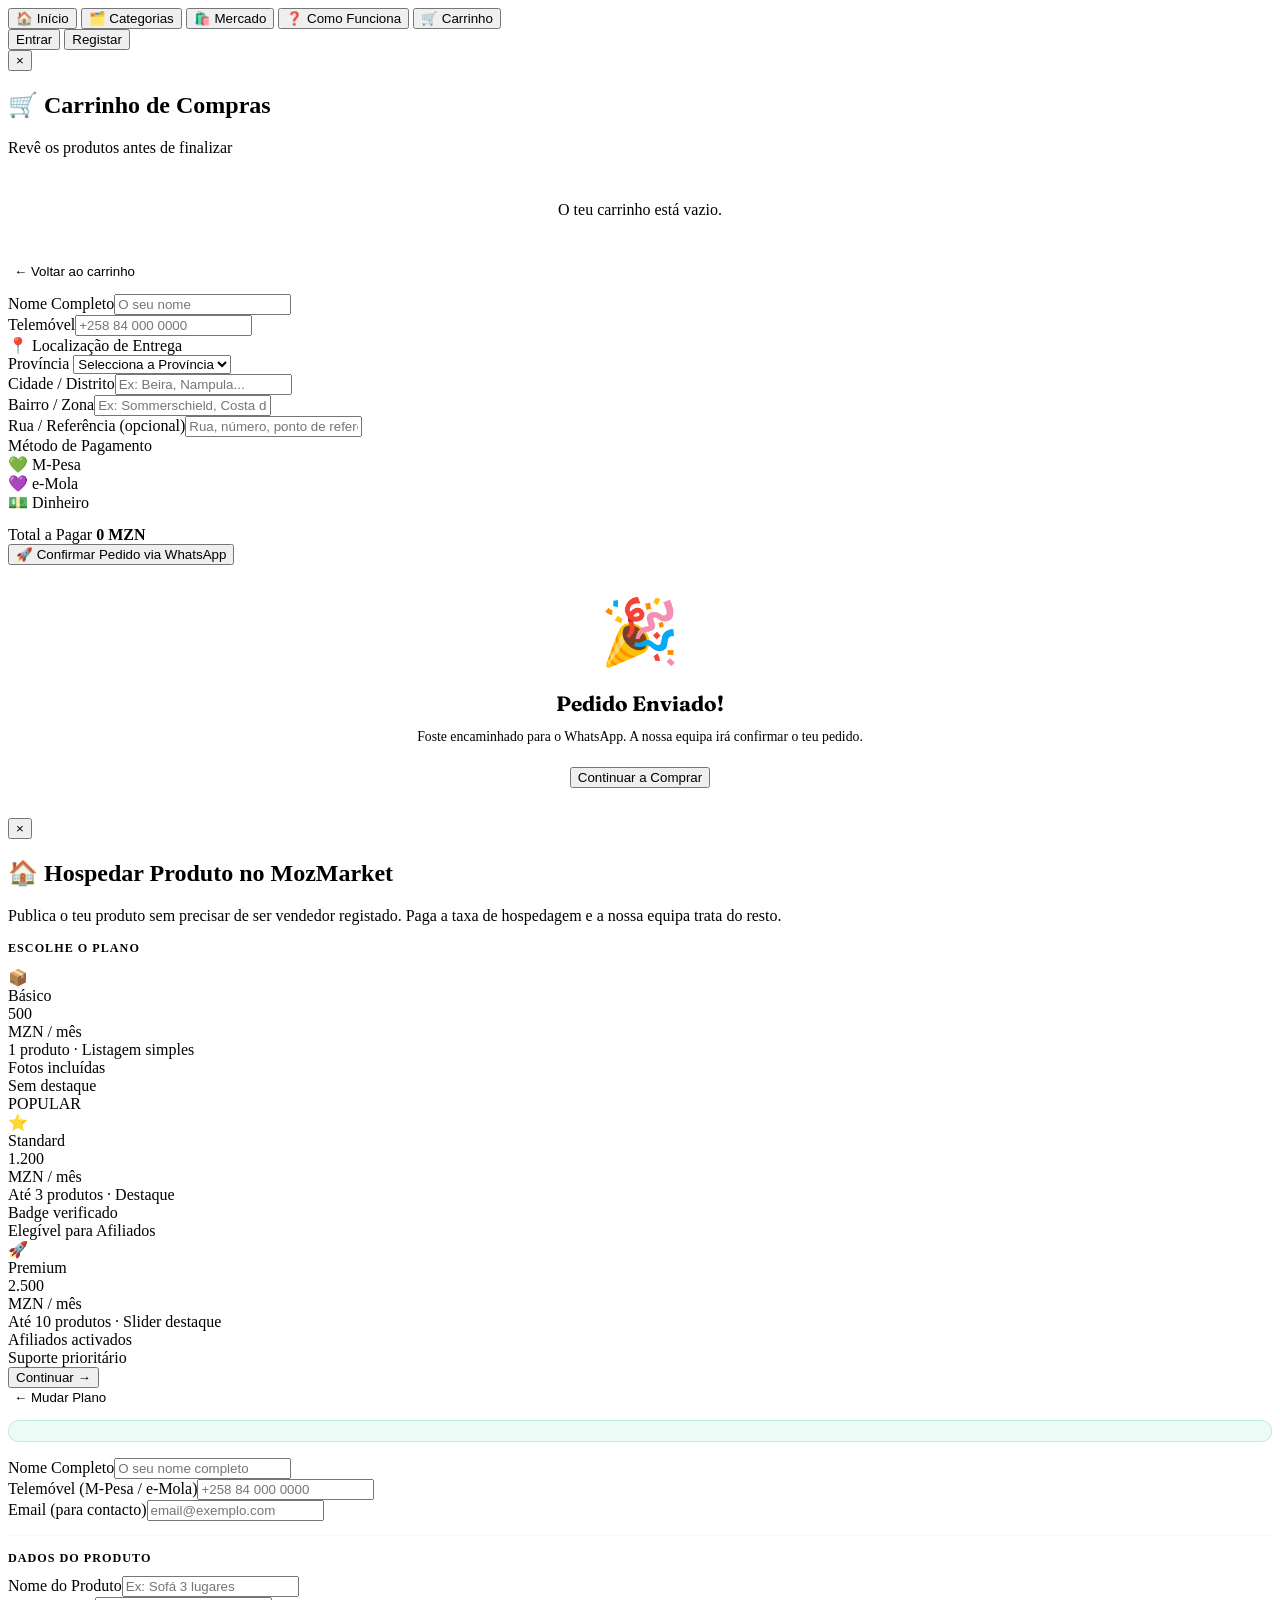
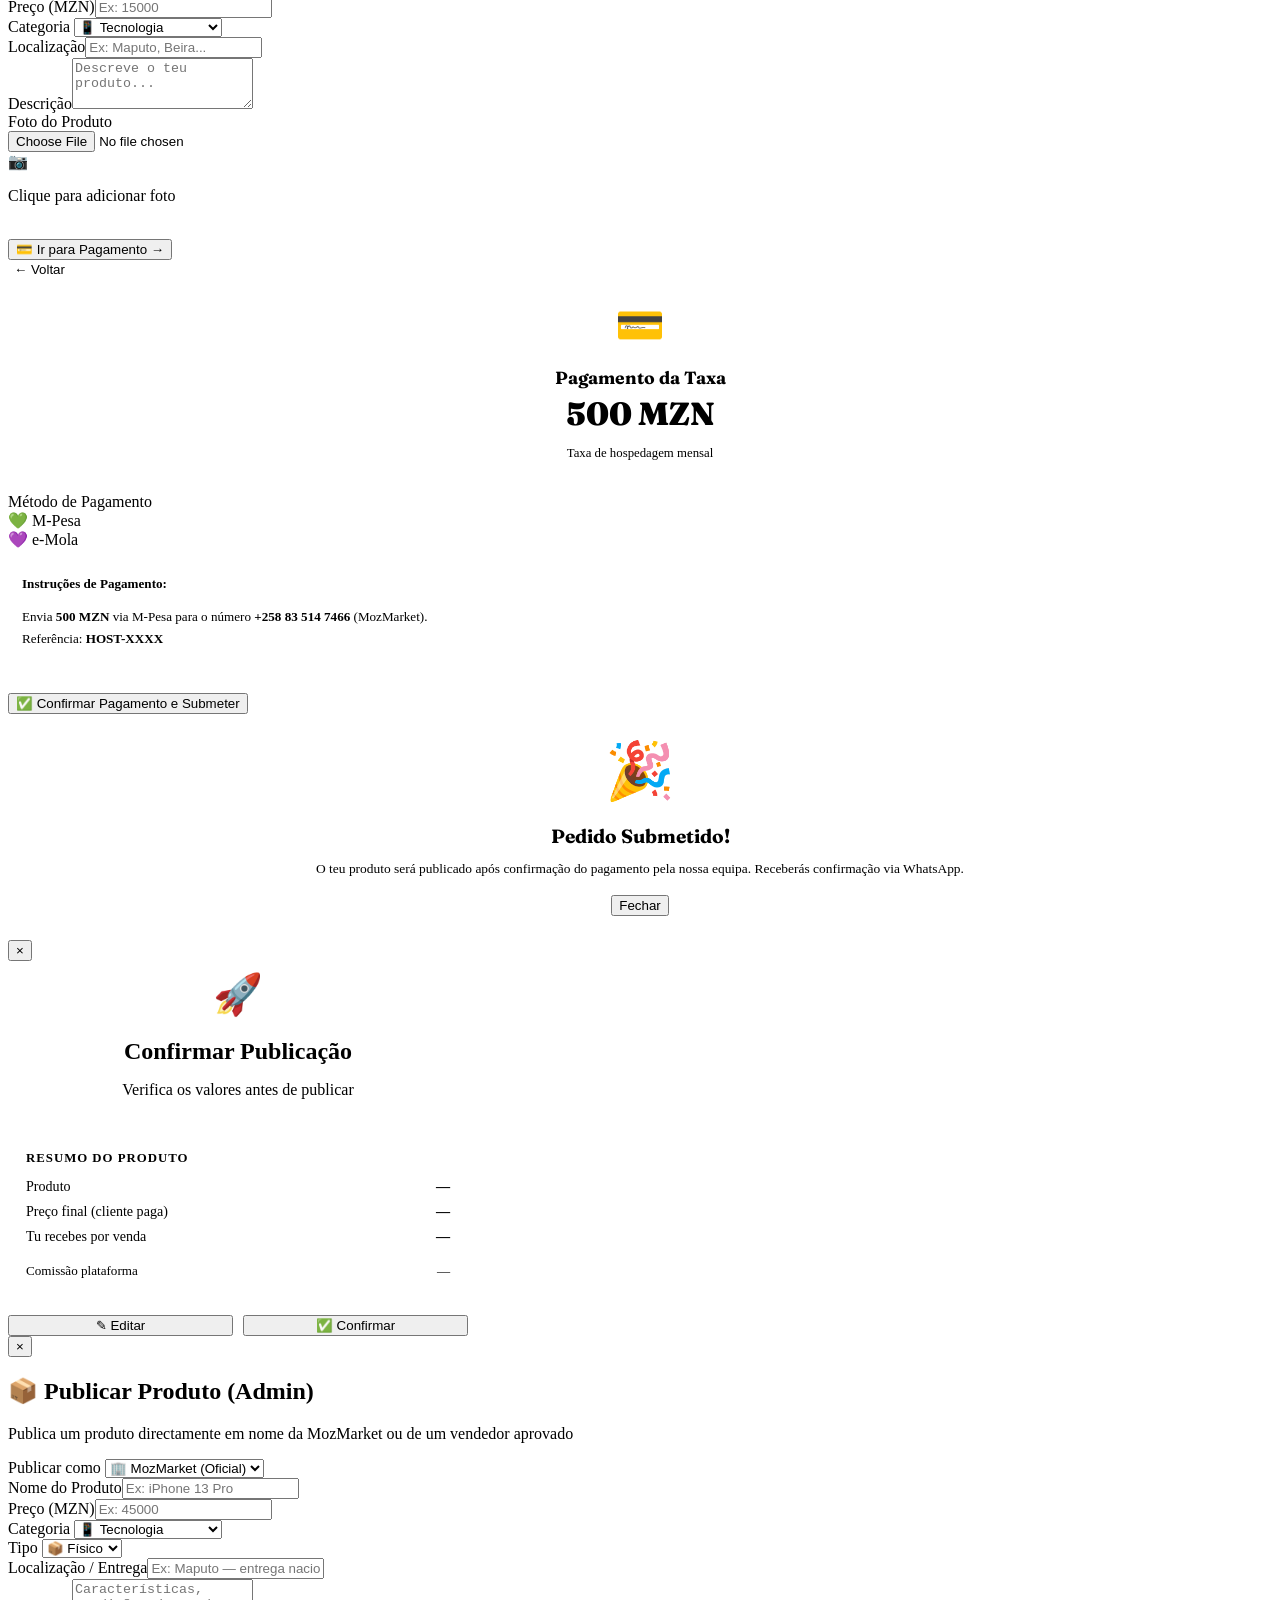
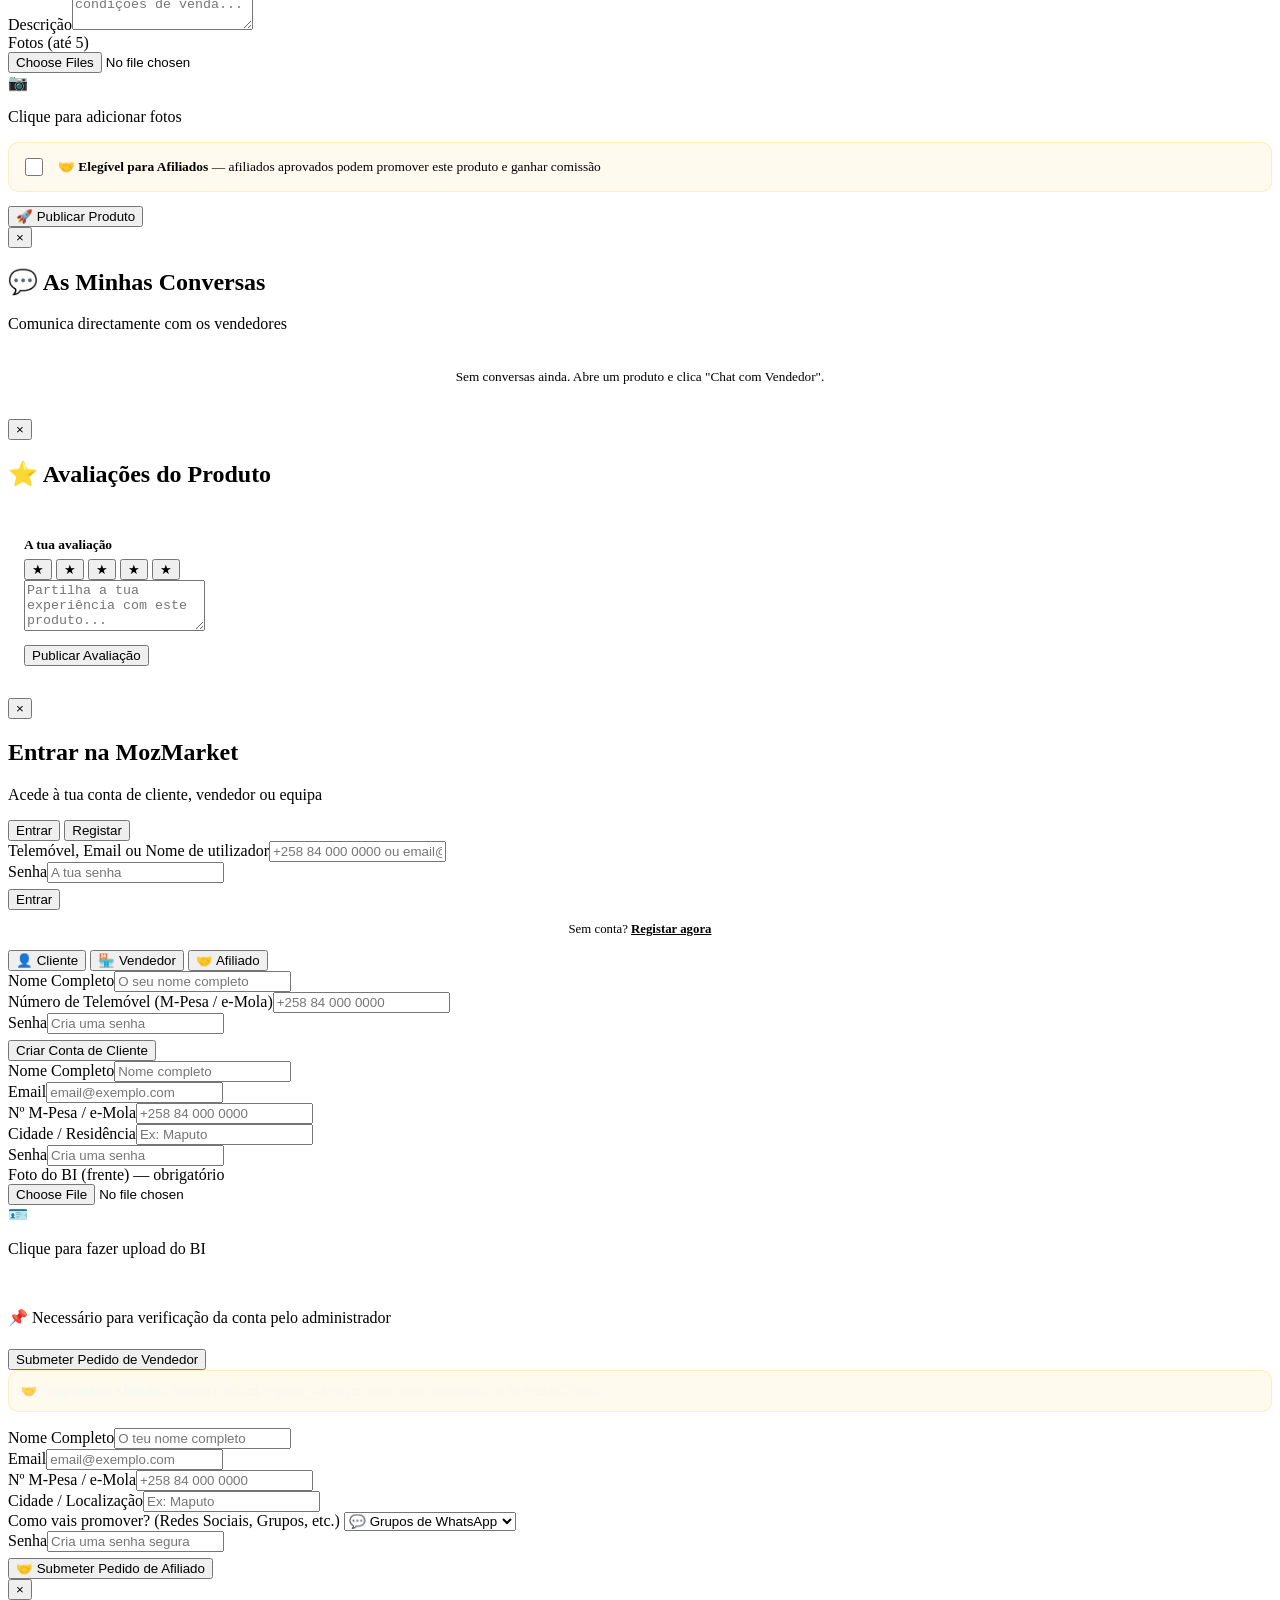
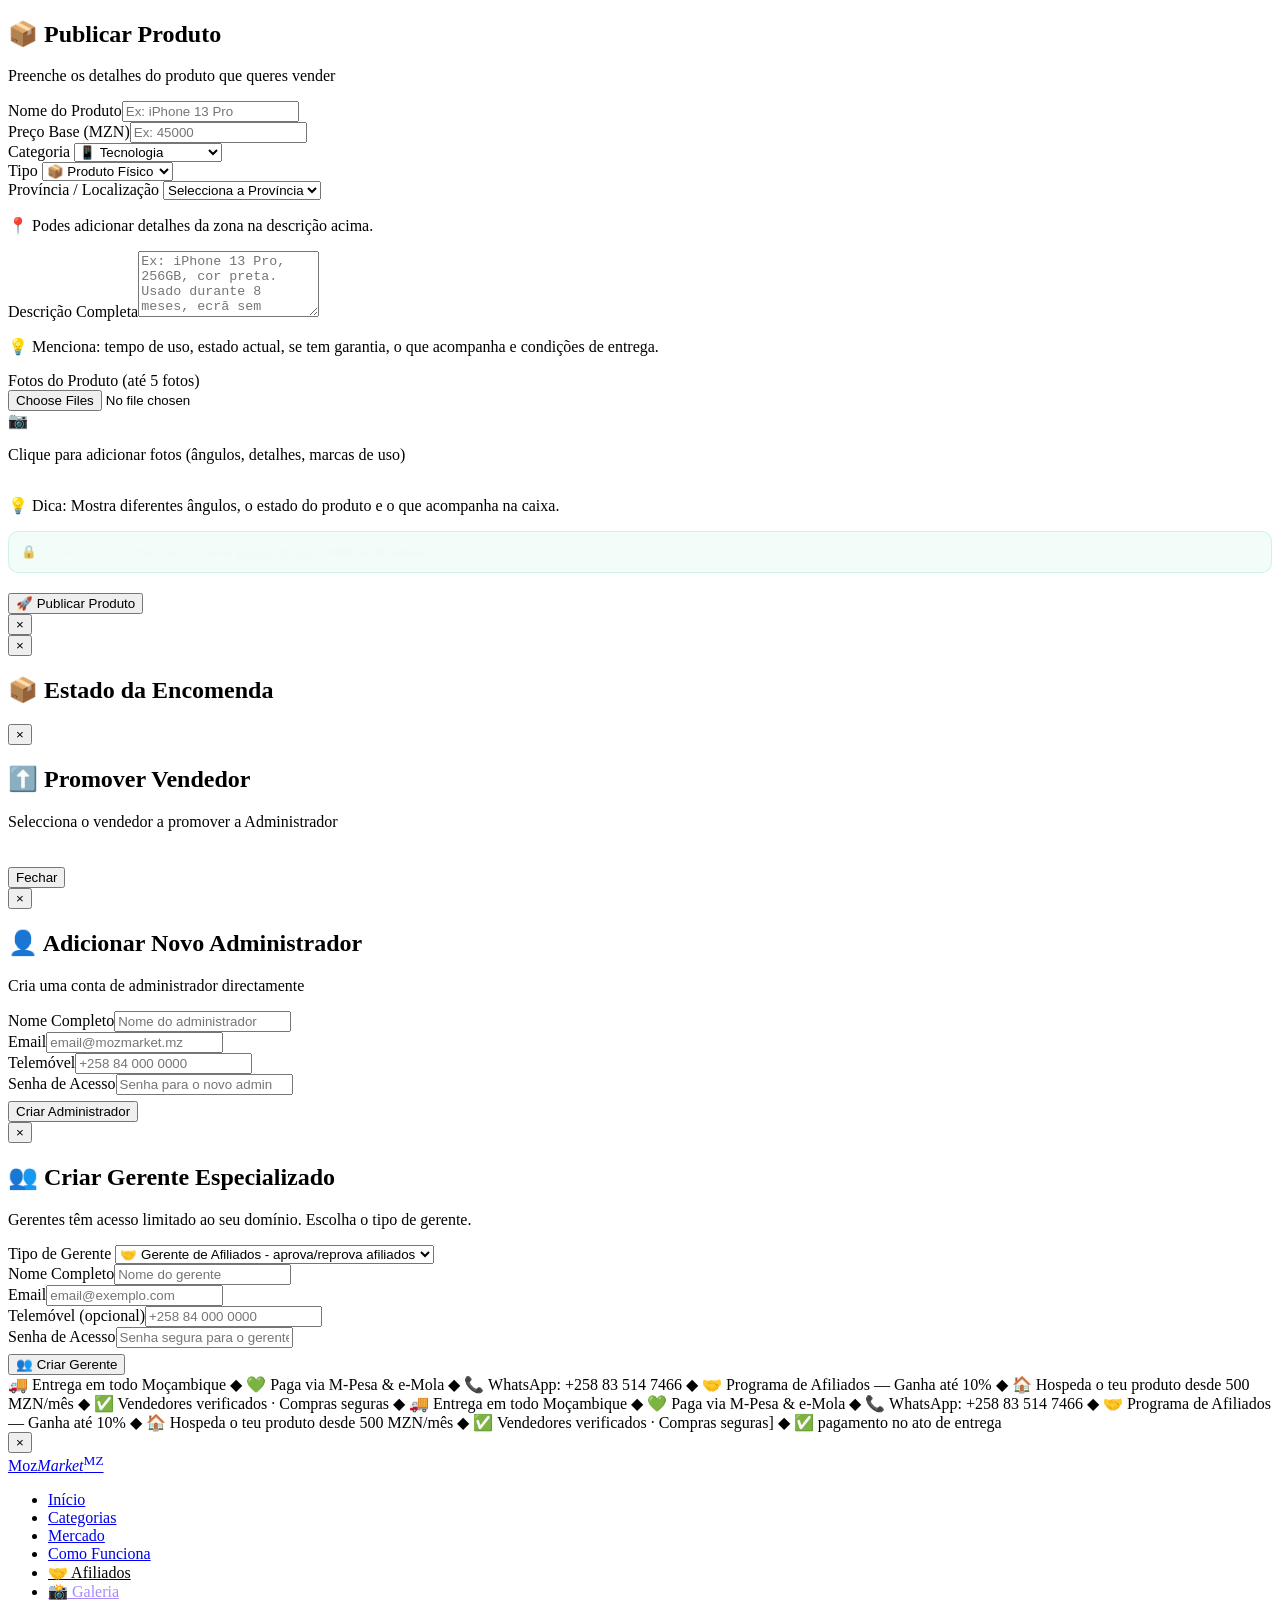
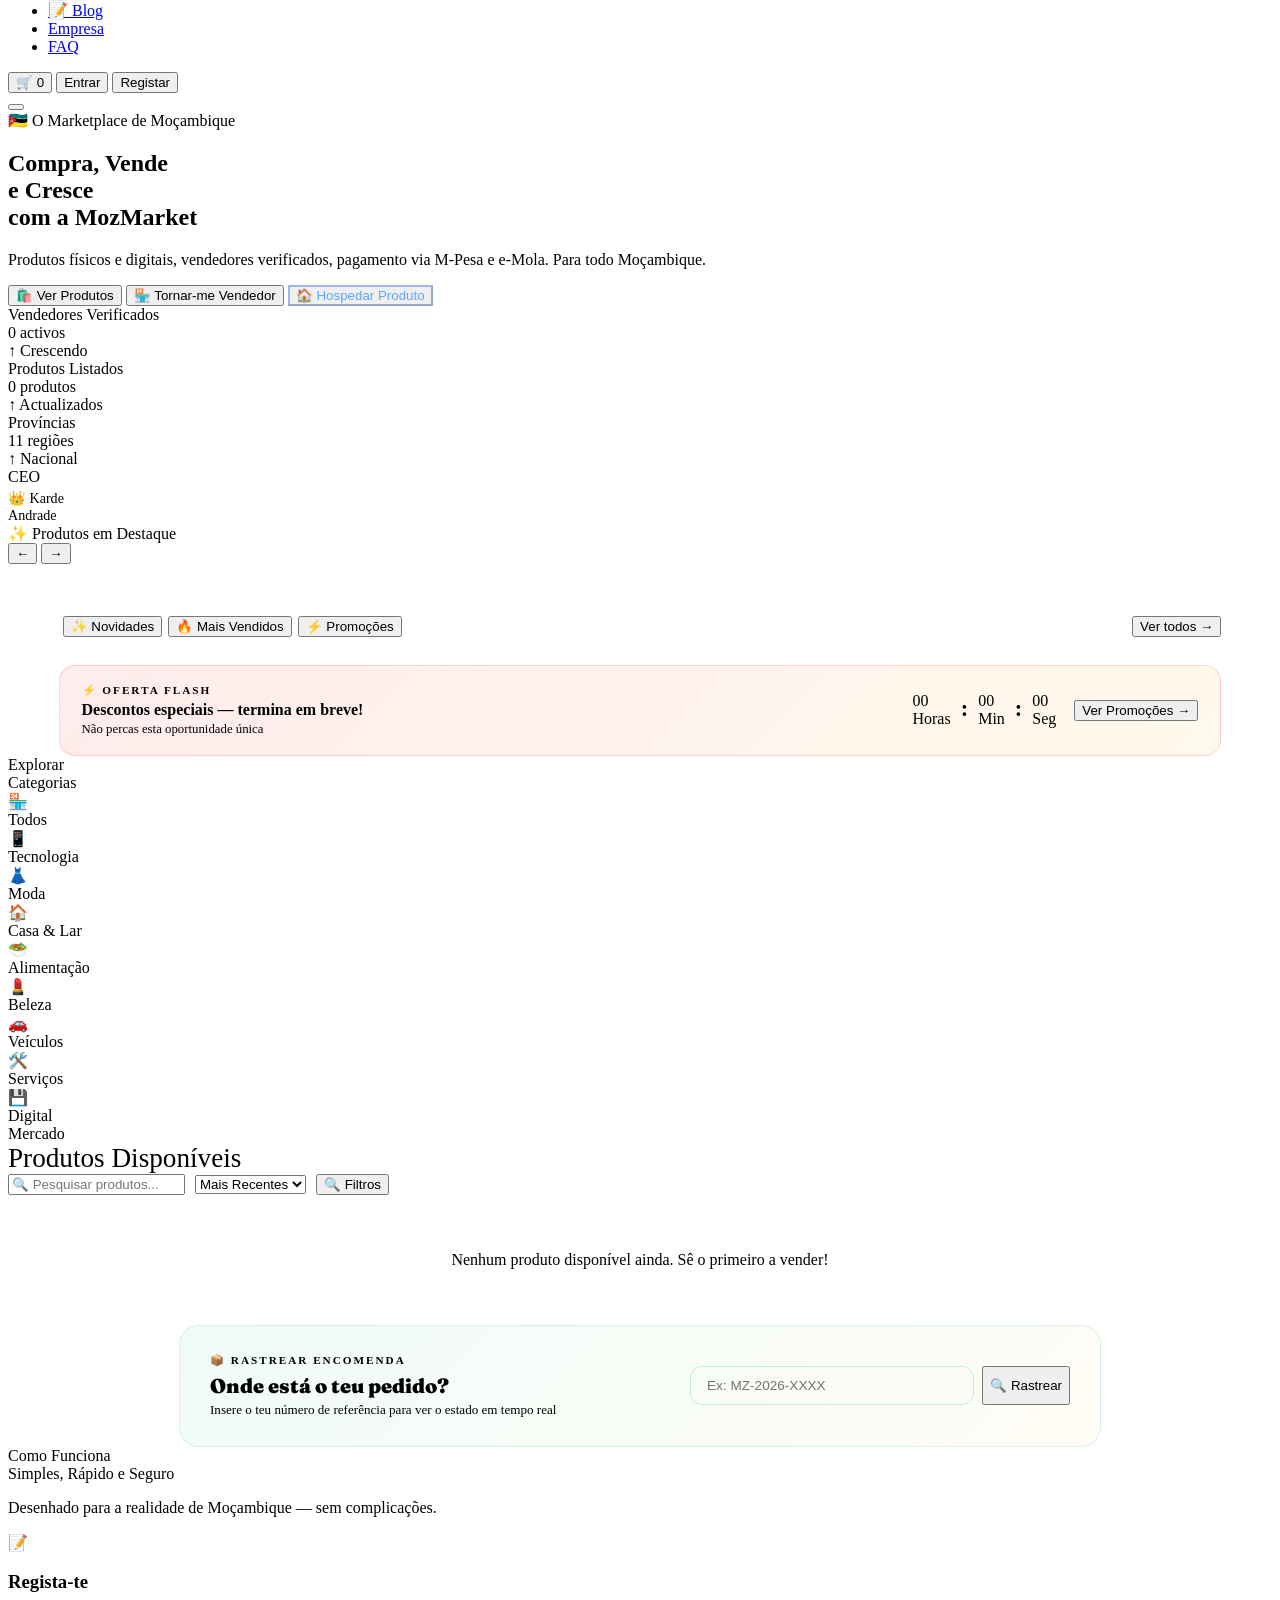
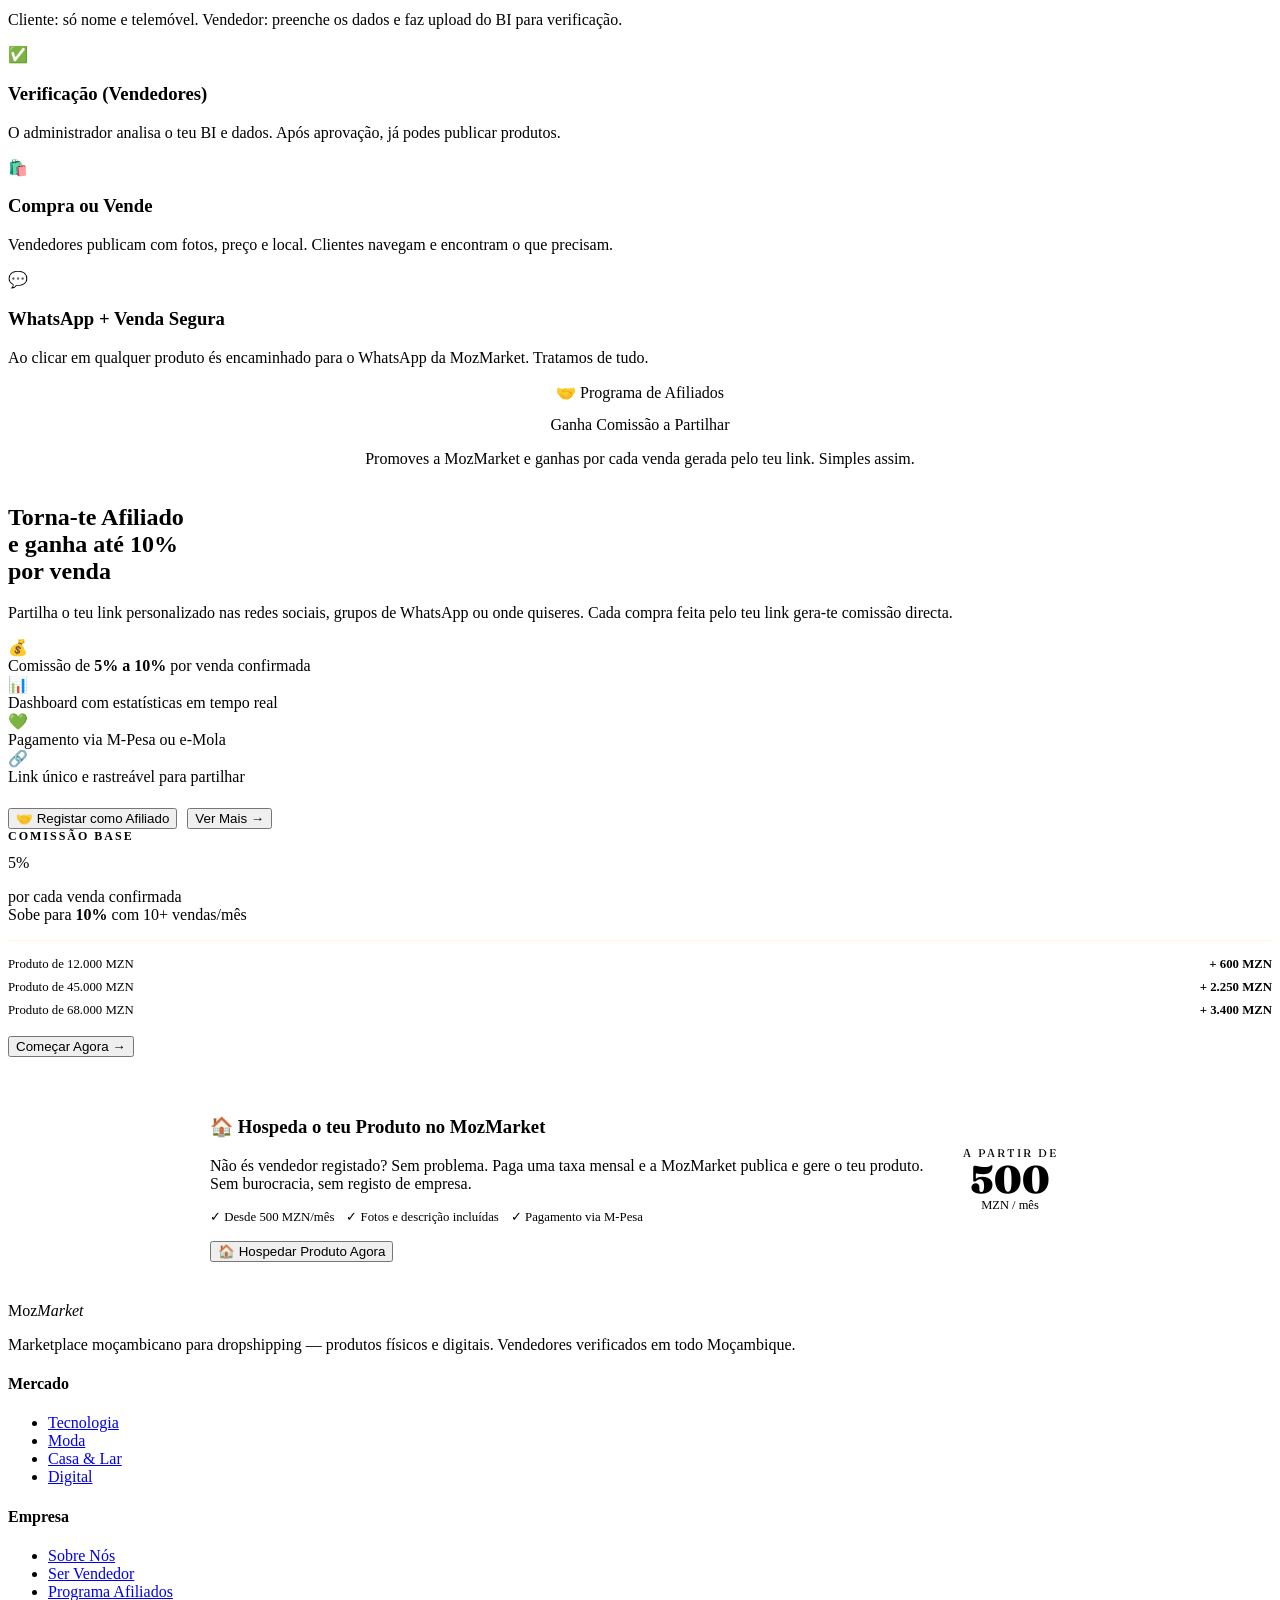
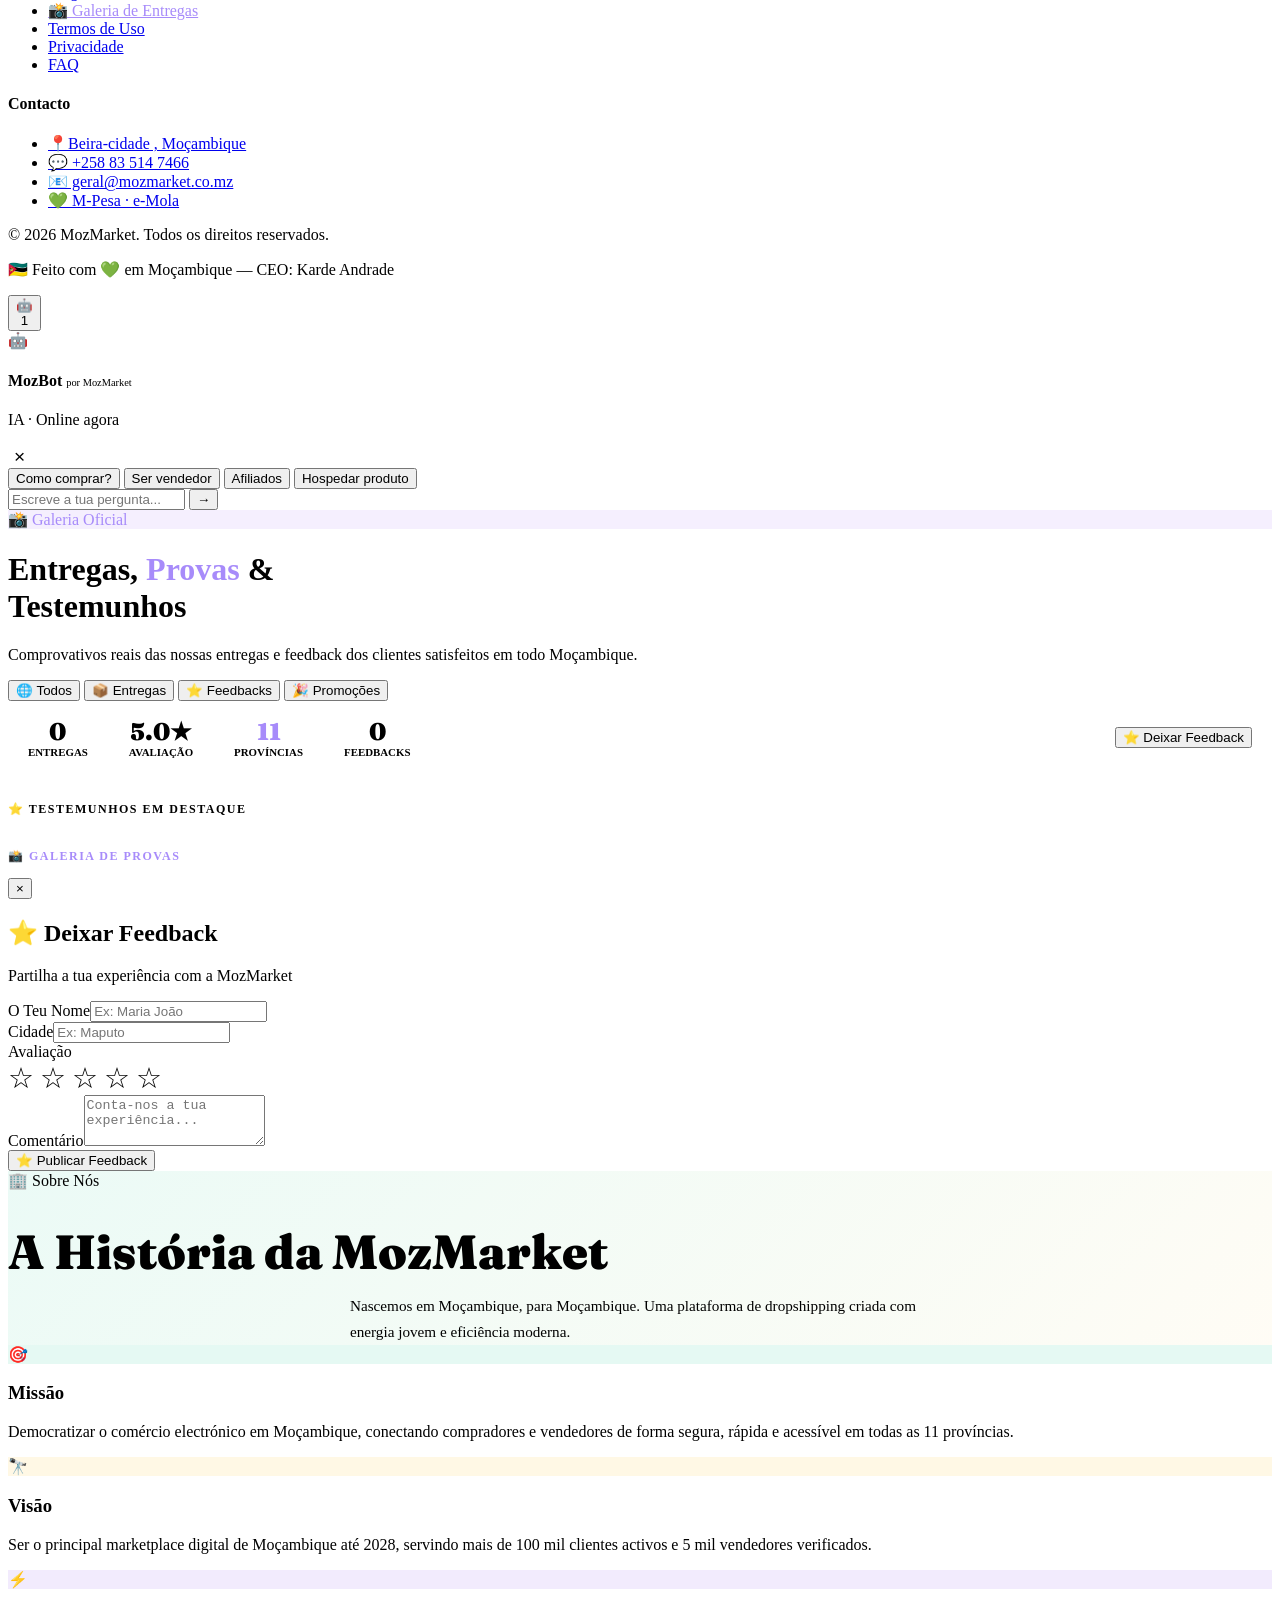
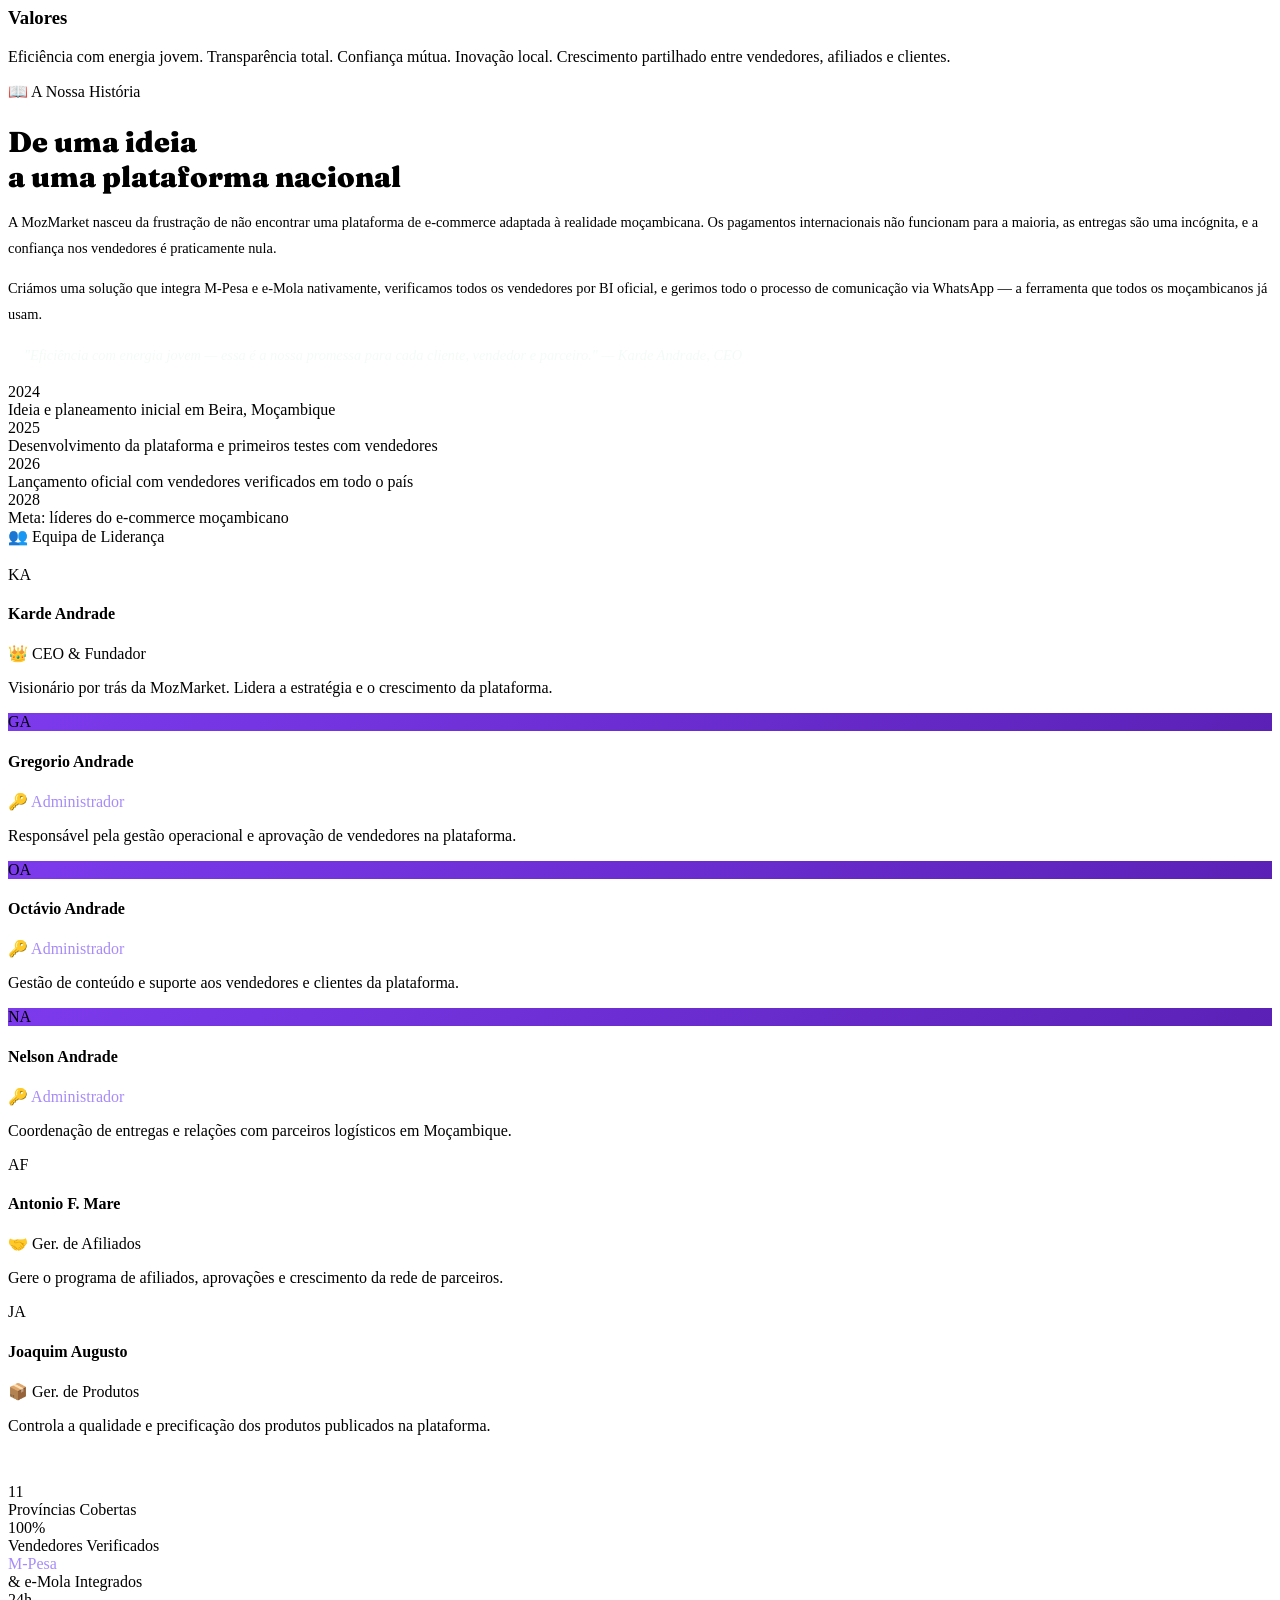
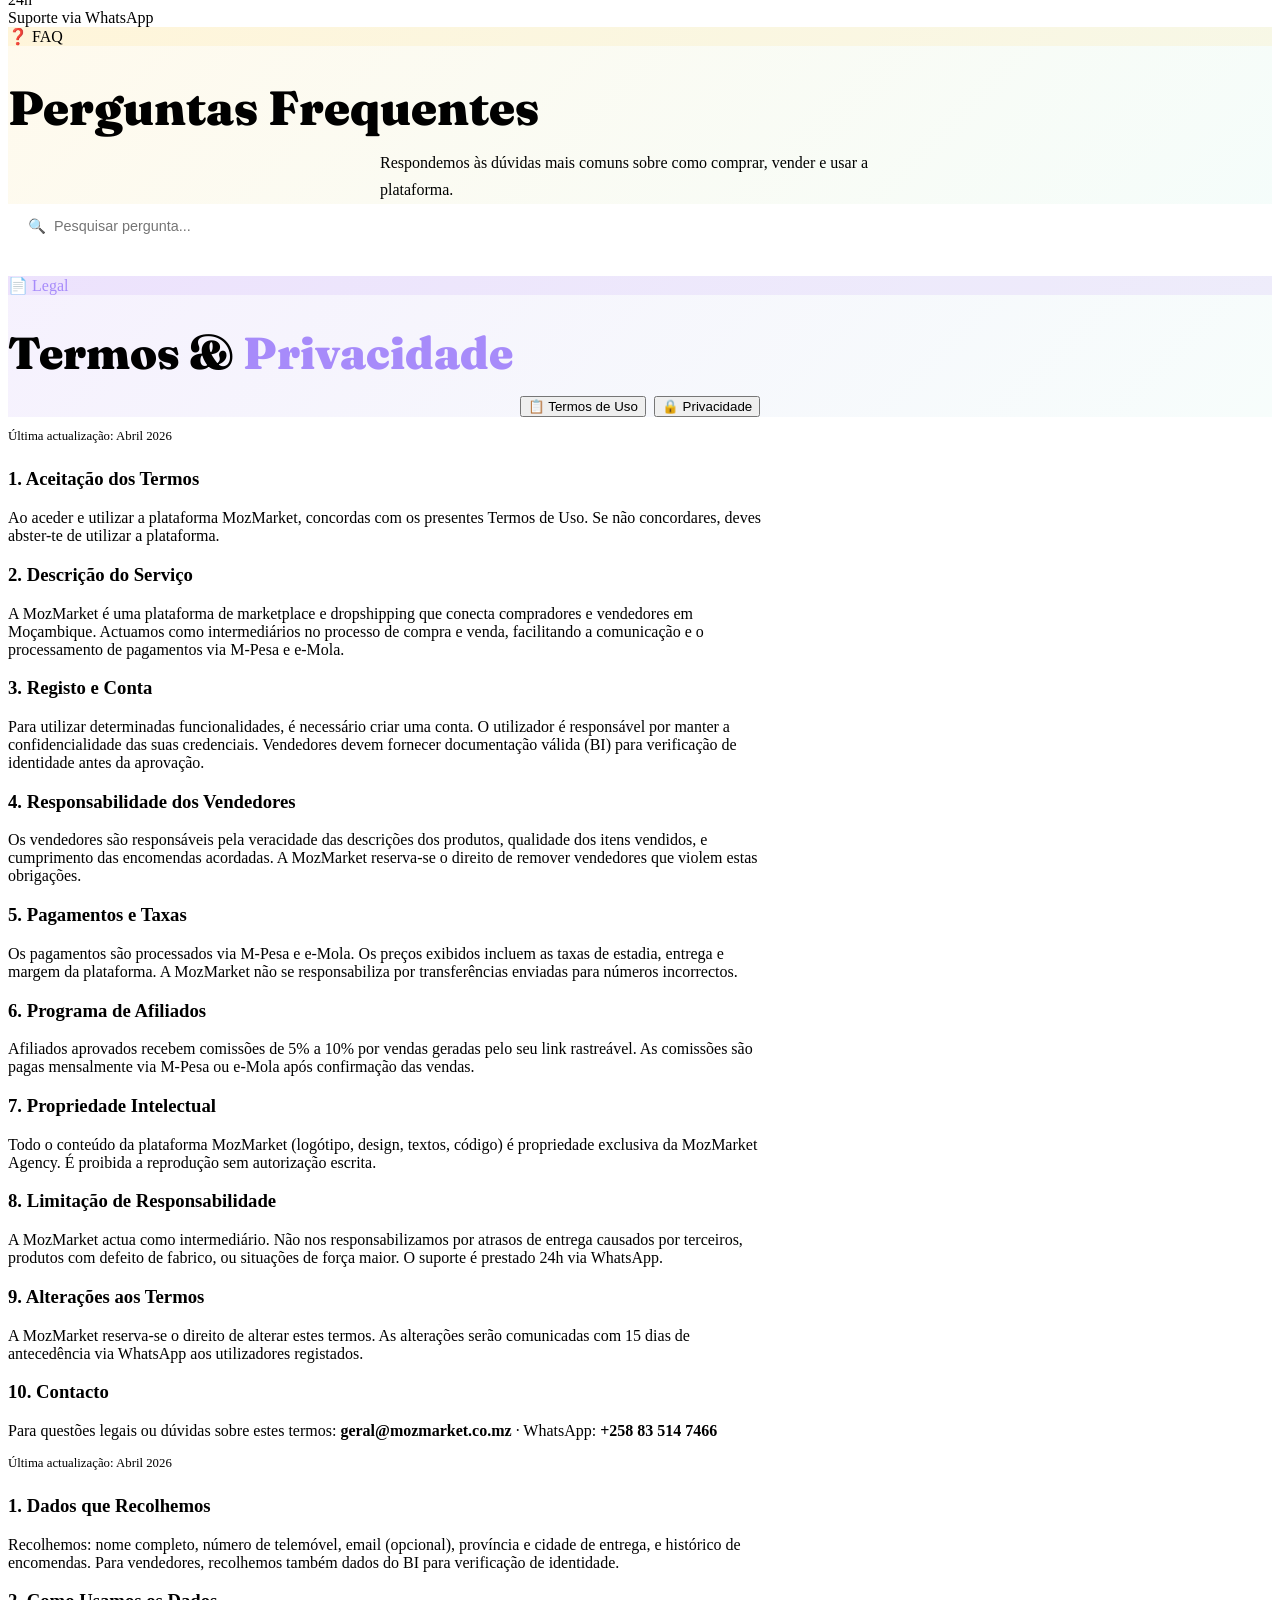
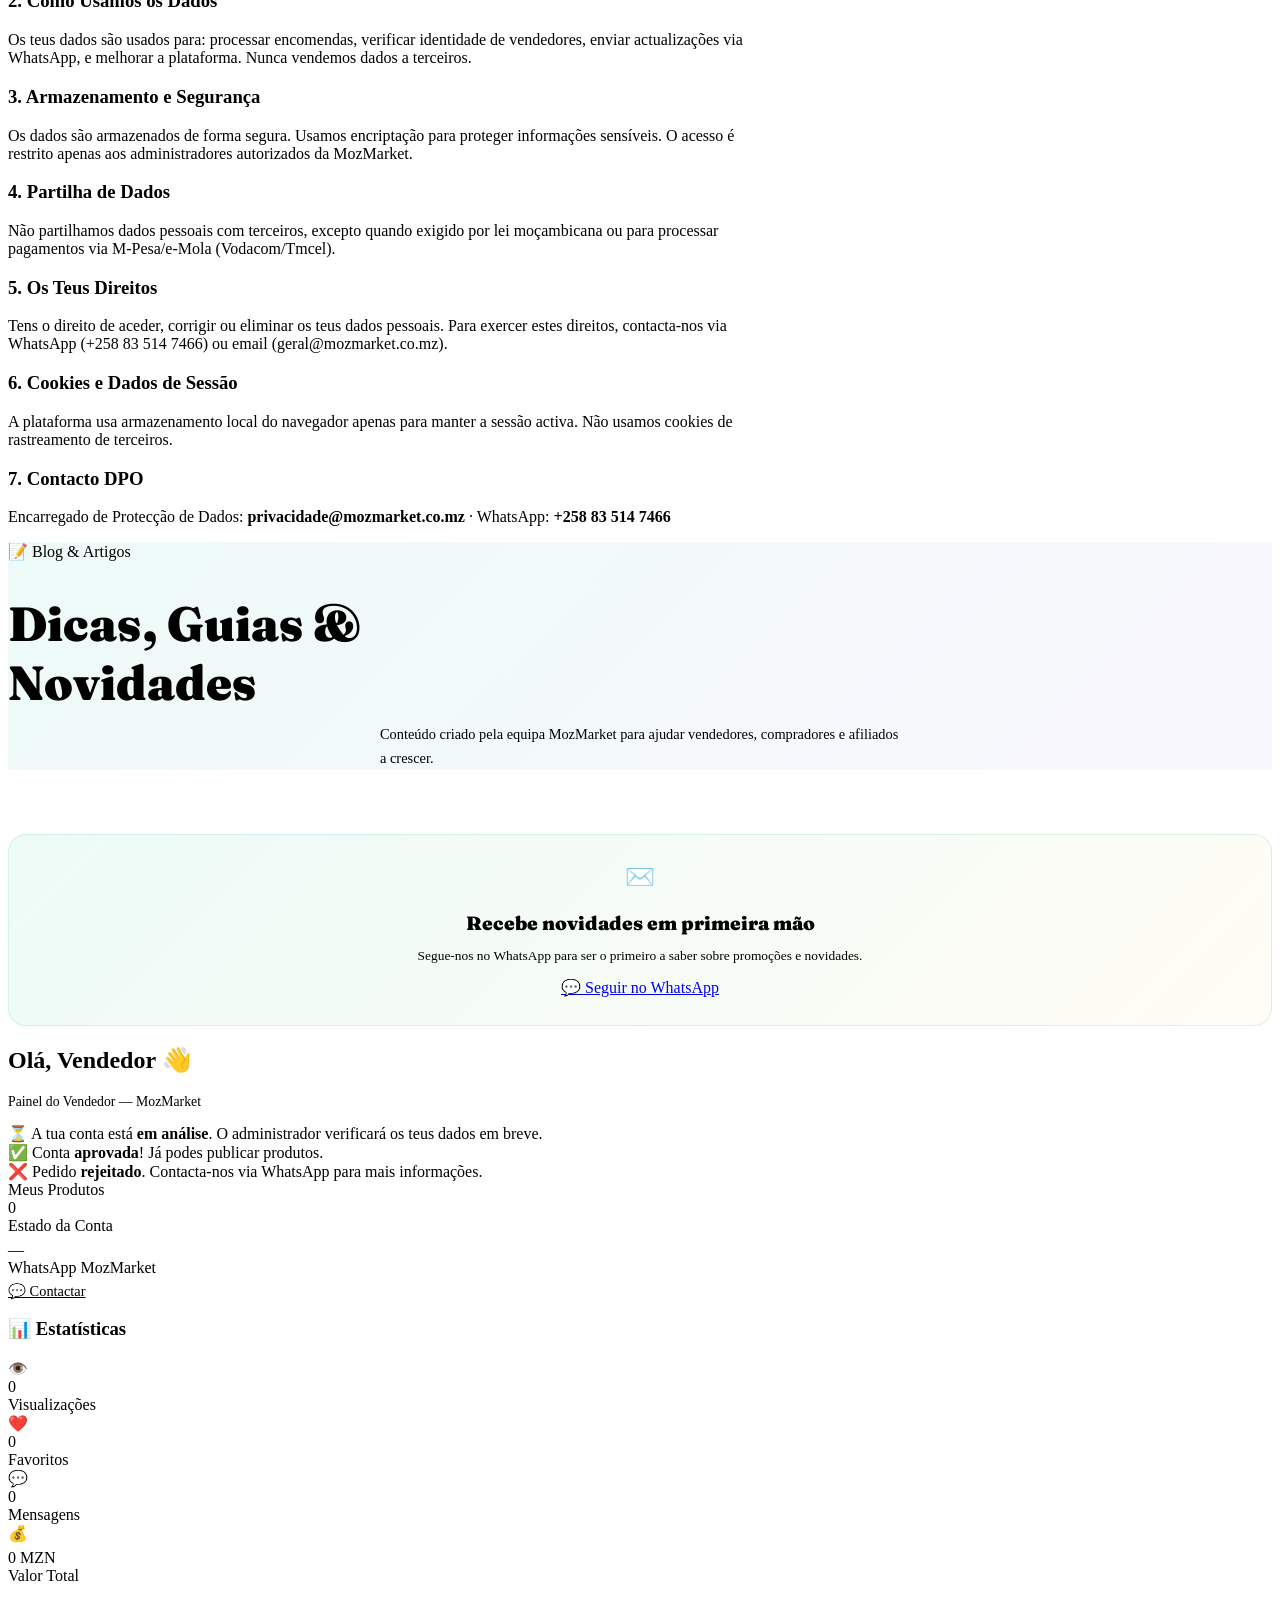
==== index.html @ 6e3b42e3 "Add files via upload" ====
<!DOCTYPE html>
<html lang="pt">

<head>
    <meta charset="UTF-8">
    <meta name="viewport" content="width=device-width, initial-scale=1.0, viewport-fit=cover">
    <meta name="theme-color" content="#07100D">
    <meta name="apple-mobile-web-app-capable" content="yes">
    <meta name="apple-mobile-web-app-status-bar-style" content="black-translucent">
    <title>MozMarket — Dropshipping em Moçambique</title>
    <link
        href="https://fonts.googleapis.com/css2?family=Fraunces:opsz,wght@9..144,700;9..144,900&family=Plus+Jakarta+Sans:wght@300;400;500;600;700;800&display=swap"
        rel="stylesheet">

    <link rel="stylesheet" href="css/styles.css">
</head>

<body>
    <div id="toast"></div>

    <!-- MOBILE MENU OVERLAY -->
    <div class="mobile-menu" id="mobile-menu">
        <button class="mob-link" onclick="closeMobileMenu();showPage('home')">🏠 Início</button>
        <button class="mob-link"
            onclick="closeMobileMenu();showPage('home');setTimeout(()=>scrollTo('section-cats'),200)">🗂️
            Categorias</button>
        <button class="mob-link"
            onclick="closeMobileMenu();showPage('home');setTimeout(()=>scrollTo('section-listing'),200)">🛍️
            Mercado</button>
        <button class="mob-link"
            onclick="closeMobileMenu();showPage('home');setTimeout(()=>scrollTo('section-how'),200)">❓ Como
            Funciona</button>
        <button class="mob-link" onclick="closeMobileMenu();openCartModal()">🛒 Carrinho</button>
        <div class="mob-auth" id="mob-auth-btns">
            <button class="btn btn-outline" onclick="closeMobileMenu();openModal('modal-auth')">Entrar</button>
            <button class="btn btn-primary"
                onclick="closeMobileMenu();openModal('modal-auth');setAuthMode('register')">Registar</button>
        </div>
    </div>

    <!-- CART MODAL -->
    <div class="modal-overlay" id="modal-cart">
        <div class="modal wide">
            <button class="modal-close" onclick="closeModal('modal-cart')">×</button>
            <h2>🛒 Carrinho de Compras</h2>
            <p class="m-sub">Revê os produtos antes de finalizar</p>
            <!-- Step 1: Cart -->
            <div class="checkout-step active" id="cart-step-1">
                <div id="cart-items-list">
                    <p style="color:var(--gray);text-align:center;padding:28px">O teu carrinho está vazio.</p>
                </div>
                <div class="cart-total" id="cart-total-row" style="display:none">
                    <span>Total</span>
                    <strong id="cart-total-val">0 MZN</strong>
                </div>
                <button class="btn btn-primary btn-full" id="btn-checkout" onclick="goCheckout()"
                    style="display:none">Finalizar Compra →</button>
            </div>
            <!-- Step 2: Checkout Form -->
            <div class="checkout-step" id="cart-step-2">
                <button
                    style="background:none;border:none;color:var(--gray);cursor:pointer;margin-bottom:14px;font-size:.83rem;display:flex;align-items:center;gap:5px"
                    onclick="backToCart()">← Voltar ao carrinho</button>
                <div class="fgroup"><label>Nome Completo</label><input type="text" id="co-name"
                        placeholder="O seu nome"></div>
                <div class="fgroup"><label>Telemóvel</label><input type="tel" id="co-phone"
                        placeholder="+258 84 000 0000"></div>

                <!-- Structured Location -->
                <div class="loc-section">
                    <div class="loc-section-title">📍 Localização de Entrega</div>
                    <div class="fgroup">
                        <label>Província</label>
                        <select id="co-province" onchange="updateCities()">
                            <option value="">Selecciona a Província</option>
                            <option value="Maputo Cidade">Maputo Cidade</option>
                            <option value="Maputo Província">Maputo Província</option>
                            <option value="Gaza">Gaza</option>
                            <option value="Inhambane">Inhambane</option>
                            <option value="Sofala">Sofala (Beira)</option>
                            <option value="Manica">Manica</option>
                            <option value="Tete">Tete</option>
                            <option value="Zambézia">Zambézia</option>
                            <option value="Nampula">Nampula</option>
                            <option value="Cabo Delgado">Cabo Delgado</option>
                            <option value="Niassa">Niassa</option>
                        </select>
                    </div>
                    <div class="fg2">
                        <div class="fgroup"><label>Cidade / Distrito</label><input type="text" id="co-city"
                                placeholder="Ex: Beira, Nampula..."></div>
                        <div class="fgroup"><label>Bairro / Zona</label><input type="text" id="co-bairro"
                                placeholder="Ex: Sommerschield, Costa do Sol..."></div>
                    </div>
                    <div class="fgroup"><label>Rua / Referência (opcional)</label><input type="text" id="co-addr"
                            placeholder="Rua, número, ponto de referência..."></div>
                </div>
                <div class="fgroup">
                    <label>Método de Pagamento</label>
                    <div class="pay-options">
                        <div class="pay-opt selected" id="pay-mpesa" onclick="selectPay('mpesa')">💚 M-Pesa</div>
                        <div class="pay-opt" id="pay-emola" onclick="selectPay('emola')">💜 e-Mola</div>
                        <div class="pay-opt" id="pay-cash" onclick="selectPay('cash')">💵 Dinheiro</div>
                    </div>
                </div>
                <div class="cart-total" style="margin-top:14px">
                    <span>Total a Pagar</span>
                    <strong id="cart-total-val2">0 MZN</strong>
                </div>
                <button class="btn btn-primary btn-full" onclick="placeOrder()">🚀 Confirmar Pedido via
                    WhatsApp</button>
            </div>
            <!-- Step 3: Success -->
            <div class="checkout-step" id="cart-step-3" style="text-align:center;padding:30px 0">
                <div style="font-size:4rem;margin-bottom:14px">🎉</div>
                <h3 style="font-family:'Fraunces',serif;font-size:1.3rem;margin-bottom:9px">Pedido Enviado!</h3>
                <p style="color:var(--gray);font-size:.86rem;margin-bottom:22px">Foste encaminhado para o WhatsApp. A
                    nossa equipa irá confirmar o teu pedido.</p>
                <button class="btn btn-primary" onclick="resetCart();closeModal('modal-cart')">Continuar a
                    Comprar</button>
            </div>
        </div>
    </div>

    <!-- HOSTING REQUEST MODAL -->
    <div class="modal-overlay" id="modal-hosting">
        <div class="modal wide">
            <button class="modal-close" onclick="closeModal('modal-hosting')">×</button>
            <h2>🏠 Hospedar Produto no MozMarket</h2>
            <p class="m-sub">Publica o teu produto sem precisar de ser vendedor registado. Paga a taxa de hospedagem e a
                nossa equipa trata do resto.</p>

            <!-- Plan picker -->
            <div id="host-step-plan">
                <p
                    style="font-size:.76rem;font-weight:700;text-transform:uppercase;letter-spacing:1px;color:var(--gray);margin-bottom:12px">
                    Escolhe o Plano</p>
                <div class="host-plans">
                    <div class="host-plan" id="hplan-basic" onclick="selectHostPlan('basic')">
                        <div class="host-plan-icon">📦</div>
                        <div class="host-plan-name">Básico</div>
                        <div class="host-plan-price">500</div>
                        <div class="host-plan-period">MZN / mês</div>
                        <div class="host-plan-features">1 produto · Listagem simples<br>Fotos incluídas<br>Sem destaque
                        </div>
                    </div>
                    <div class="host-plan gold-plan" id="hplan-standard" onclick="selectHostPlan('standard')">
                        <div class="host-plan-badge">POPULAR</div>
                        <div class="host-plan-icon">⭐</div>
                        <div class="host-plan-name">Standard</div>
                        <div class="host-plan-price" style="color:var(--gold)">1.200</div>
                        <div class="host-plan-period">MZN / mês</div>
                        <div class="host-plan-features">Até 3 produtos · Destaque<br>Badge verificado<br>Elegível para
                            Afiliados</div>
                    </div>
                    <div class="host-plan" id="hplan-premium" onclick="selectHostPlan('premium')">
                        <div class="host-plan-icon">🚀</div>
                        <div class="host-plan-name">Premium</div>
                        <div class="host-plan-price">2.500</div>
                        <div class="host-plan-period">MZN / mês</div>
                        <div class="host-plan-features">Até 10 produtos · Slider destaque<br>Afiliados
                            activados<br>Suporte prioritário</div>
                    </div>
                </div>
                <button class="btn btn-primary btn-full" onclick="hostNextStep()">Continuar →</button>
            </div>

            <!-- Details form -->
            <div id="host-step-details" class="hidden">
                <button
                    style="background:none;border:none;color:var(--gray);cursor:pointer;margin-bottom:14px;font-size:.83rem"
                    onclick="document.getElementById('host-step-plan').classList.remove('hidden');this.parentElement.classList.add('hidden')">←
                    Mudar Plano</button>
                <div style="background:rgba(0,196,140,.07);border:1px solid rgba(0,196,140,.2);border-radius:10px;padding:10px 14px;font-size:.8rem;margin-bottom:16px"
                    id="host-plan-summary"></div>
                <div class="fg2">
                    <div class="fgroup"><label>Nome Completo</label><input type="text" id="h-name"
                            placeholder="O seu nome completo"></div>
                    <div class="fgroup"><label>Telemóvel (M-Pesa / e-Mola)</label><input type="tel" id="h-phone"
                            placeholder="+258 84 000 0000"></div>
                </div>
                <div class="fgroup"><label>Email (para contacto)</label><input type="email" id="h-email"
                        placeholder="email@exemplo.com"></div>
                <hr style="border-color:rgba(255,255,255,.06);margin:14px 0">
                <p
                    style="font-size:.76rem;font-weight:700;text-transform:uppercase;letter-spacing:1px;color:var(--gray);margin-bottom:10px">
                    Dados do Produto</p>
                <div class="fg2">
                    <div class="fgroup"><label>Nome do Produto</label><input type="text" id="h-prod-name"
                            placeholder="Ex: Sofá 3 lugares"></div>
                    <div class="fgroup"><label>Preço (MZN)</label><input type="number" id="h-prod-price"
                            placeholder="Ex: 15000"></div>
                </div>
                <div class="fg2">
                    <div class="fgroup"><label>Categoria</label>
                        <select id="h-prod-cat">
                            <option value="Tecnologia">📱 Tecnologia</option>
                            <option value="Moda">👗 Moda & Vestuário</option>
                            <option value="Casa">🏠 Casa & Lar</option>
                            <option value="Alimentação">🥗 Alimentação</option>
                            <option value="Beleza">💄 Beleza & Saúde</option>
                            <option value="Veículos">🚗 Veículos</option>
                            <option value="Serviços">🛠️ Serviços</option>
                            <option value="Digital">💾 Produtos Digitais</option>
                            <option value="Outros">📦 Outros</option>
                        </select>
                    </div>
                    <div class="fgroup"><label>Localização</label><input type="text" id="h-prod-loc"
                            placeholder="Ex: Maputo, Beira..."></div>
                </div>
                <div class="fgroup"><label>Descrição</label><textarea id="h-prod-desc" rows="3"
                        placeholder="Descreve o teu produto..."></textarea></div>
                <div class="fgroup"><label>Foto do Produto</label>
                    <div class="upload-box">
                        <input type="file" id="h-prod-photo" accept="image/*"
                            onchange="prevFile(this,'h-prev-img','h-photo-nm')">
                        <div class="ub-icon">📷</div>
                        <p>Clique para adicionar foto</p>
                        <p class="ub-name" id="h-photo-nm"></p>
                    </div>
                    <img id="h-prev-img" class="prev-img">
                </div>
                <button class="btn btn-primary btn-full" onclick="hostNextPay()">💳 Ir para Pagamento →</button>
            </div>

            <!-- Payment step -->
            <div id="host-step-pay" class="hidden">
                <button
                    style="background:none;border:none;color:var(--gray);cursor:pointer;margin-bottom:14px;font-size:.83rem"
                    onclick="document.getElementById('host-step-pay').classList.add('hidden');document.getElementById('host-step-details').classList.remove('hidden')">←
                    Voltar</button>
                <div style="text-align:center;padding:10px 0 20px">
                    <div style="font-size:2.5rem;margin-bottom:8px">💳</div>
                    <h3 style="font-family:'Fraunces',serif;font-size:1.1rem;margin-bottom:6px">Pagamento da Taxa</h3>
                    <div id="host-pay-amount"
                        style="font-family:'Fraunces',serif;font-size:2rem;font-weight:900;color:var(--gold);margin-bottom:4px">
                        500 MZN</div>
                    <p style="color:var(--gray);font-size:.8rem">Taxa de hospedagem mensal</p>
                </div>
                <div class="fgroup">
                    <label>Método de Pagamento</label>
                    <div class="pay-options">
                        <div class="pay-opt selected" id="hpay-mpesa" onclick="selectHostPay('mpesa')">💚 M-Pesa</div>
                        <div class="pay-opt" id="hpay-emola" onclick="selectHostPay('emola')">💜 e-Mola</div>
                    </div>
                </div>
                <div style="background:var(--dk3);border-radius:10px;padding:14px;margin-bottom:16px;font-size:.82rem">
                    <p style="font-weight:700;margin-bottom:8px">Instruções de Pagamento:</p>
                    <p style="color:var(--gray);line-height:1.7" id="host-pay-instructions">Envia <strong
                            style="color:var(--gold)">500 MZN</strong> via M-Pesa para o número <strong
                            style="color:var(--wh)">+258 83 514 7466</strong> (MozMarket).<br>Referência: <strong
                            style="color:var(--g)">HOST-<span id="host-ref-code">XXXX</span></strong></p>
                </div>
                <button class="btn btn-gold btn-full" onclick="submitHosting()">✅ Confirmar Pagamento e
                    Submeter</button>
            </div>

            <!-- Success -->
            <div id="host-step-done" class="hidden" style="text-align:center;padding:24px 0">
                <div style="font-size:3.5rem;margin-bottom:12px">🎉</div>
                <h3 style="font-family:'Fraunces',serif;font-size:1.2rem;margin-bottom:8px">Pedido Submetido!</h3>
                <p style="color:var(--gray);font-size:.84rem;margin-bottom:18px">O teu produto será publicado após
                    confirmação do pagamento pela nossa equipa. Receberás confirmação via WhatsApp.</p>
                <button class="btn btn-primary"
                    onclick="closeModal('modal-hosting');resetHostingModal()">Fechar</button>
            </div>
        </div>
    </div>

    <!-- PUBLISH CONFIRMATION MODAL -->
    <div class="modal-overlay" id="modal-pub-confirm">
        <div class="modal" style="max-width:460px">
            <button class="modal-close" onclick="closeModal('modal-pub-confirm')">×</button>
            <div style="text-align:center;padding:10px 0 18px">
                <div style="font-size:2.5rem;margin-bottom:10px">🚀</div>
                <h2 style="margin-bottom:6px">Confirmar Publicação</h2>
                <p class="m-sub">Verifica os valores antes de publicar</p>
            </div>
            <div style="background:var(--dk3);border-radius:14px;padding:18px;margin-bottom:18px">
                <div
                    style="font-size:.8rem;color:var(--gray);margin-bottom:12px;text-transform:uppercase;letter-spacing:1px;font-weight:700">
                    Resumo do Produto</div>
                <div style="display:flex;justify-content:space-between;margin-bottom:8px;font-size:.88rem">
                    <span style="color:var(--gray)">Produto</span>
                    <strong id="confirm-name" style="max-width:60%;text-align:right">—</strong>
                </div>
                <div style="display:flex;justify-content:space-between;margin-bottom:8px;font-size:.88rem">
                    <span style="color:var(--gray)">Preço final (cliente paga)</span>
                    <strong id="confirm-price-final" style="color:var(--g)">—</strong>
                </div>
                <div style="display:flex;justify-content:space-between;margin-bottom:8px;font-size:.88rem">
                    <span style="color:var(--gray)">Tu recebes por venda</span>
                    <strong id="confirm-price-base" style="color:var(--gold)">—</strong>
                </div>
                <div
                    style="display:flex;justify-content:space-between;font-size:.82rem;border-top:1px solid var(--bdr);padding-top:10px;margin-top:4px">
                    <span style="color:var(--gray)">Comissão plataforma</span>
                    <span id="confirm-comissao" style="color:var(--gray)">—</span>
                </div>
            </div>
            <div style="display:grid;grid-template-columns:1fr 1fr;gap:10px">
                <button class="btn btn-outline btn-full" onclick="closeModal('modal-pub-confirm')">✎ Editar</button>
                <button class="btn btn-primary btn-full" id="btn-confirm-pub" onclick="confirmPublish()">✅
                    Confirmar</button>
            </div>
        </div>
    </div>

    <!-- ADMIN PUBLISH PRODUCT MODAL -->
    <div class="modal-overlay" id="modal-admin-prod">
        <div class="modal wide">
            <button class="modal-close" onclick="closeModal('modal-admin-prod')">×</button>
            <h2>📦 Publicar Produto (Admin)</h2>
            <p class="m-sub">Publica um produto directamente em nome da MozMarket ou de um vendedor aprovado</p>
            <div class="fgroup">
                <label>Publicar como</label>
                <select id="adm-prod-seller">
                    <option value="mozmarket">🏢 MozMarket (Oficial)</option>
                </select>
            </div>
            <div class="fg2">
                <div class="fgroup"><label>Nome do Produto</label><input type="text" id="adm-name"
                        placeholder="Ex: iPhone 13 Pro"></div>
                <div class="fgroup"><label>Preço (MZN)</label><input type="number" id="adm-price"
                        placeholder="Ex: 45000"></div>
            </div>
            <div class="fg2">
                <div class="fgroup"><label>Categoria</label>
                    <select id="adm-cat">
                        <option value="Tecnologia">📱 Tecnologia</option>
                        <option value="Moda">👗 Moda & Vestuário</option>
                        <option value="Casa">🏠 Casa & Lar</option>
                        <option value="Alimentação">🥗 Alimentação</option>
                        <option value="Beleza">💄 Beleza & Saúde</option>
                        <option value="Veículos">🚗 Veículos</option>
                        <option value="Serviços">🛠️ Serviços</option>
                        <option value="Digital">💾 Produtos Digitais</option>
                        <option value="Outros">📦 Outros</option>
                    </select>
                </div>
                <div class="fgroup"><label>Tipo</label>
                    <select id="adm-type">
                        <option value="Físico">📦 Físico</option>
                        <option value="Digital">💾 Digital</option>
                    </select>
                </div>
            </div>
            <div class="fgroup"><label>Localização / Entrega</label><input type="text" id="adm-loc"
                    placeholder="Ex: Maputo — entrega nacional"></div>
            <div class="fgroup"><label>Descrição</label><textarea id="adm-desc" rows="3"
                    placeholder="Características, condições de venda..."></textarea></div>
            <div class="fgroup"><label>Fotos (até 5)</label>
                <div class="upload-box">
                    <input type="file" id="adm-photos" accept="image/*" multiple
                        onchange="prevProds(this);document.getElementById('adm-pn').textContent=this.files.length+' foto(s)'">
                    <div class="ub-icon">📷</div>
                    <p>Clique para adicionar fotos</p>
                    <p class="ub-name" id="adm-pn"></p>
                </div>
                <div id="adm-prev" style="display:grid;grid-template-columns:repeat(5,1fr);gap:7px;margin-top:8px">
                </div>
            </div>
            <div
                style="display:flex;align-items:center;gap:12px;background:rgba(255,184,0,.07);border:1px solid rgba(255,184,0,.2);border-radius:10px;padding:12px;margin-bottom:14px">
                <input type="checkbox" id="adm-aff-eligible" style="width:18px;height:18px;accent-color:var(--gold)">
                <label for="adm-aff-eligible" style="font-size:.84rem;cursor:pointer">🤝 <strong
                        style="color:var(--gold)">Elegível para Afiliados</strong> — afiliados aprovados podem promover
                    este produto e ganhar comissão</label>
            </div>
            <button class="btn btn-primary btn-full" onclick="adminPublishProd()">🚀 Publicar Produto</button>
        </div>
    </div>

    <!-- CHAT MODAL -->
    <div class="modal-overlay" id="modal-chat">
        <div class="modal">
            <button class="modal-close" onclick="closeModal('modal-chat')">×</button>
            <div id="chat-panel-list">
                <h2>💬 As Minhas Conversas</h2>
                <p class="m-sub">Comunica directamente com os vendedores</p>
                <div class="chat-list" id="chat-list-items"></div>
                <p id="chat-empty" style="color:var(--gray);font-size:.83rem;text-align:center;padding:20px">Sem
                    conversas ainda. Abre um produto e clica "Chat com Vendedor".</p>
            </div>
            <div id="chat-panel-conv" style="display:none">
                <div class="chat-header">
                    <button class="chat-back" onclick="showChatList()">←</button>
                    <div>
                        <h4 id="chat-conv-title">Conversa</h4>
                        <p id="chat-conv-sub">Produto</p>
                    </div>
                </div>
                <div class="chat-messages" id="chat-messages"></div>
                <div class="chat-input-row">
                    <input type="text" id="chat-input" placeholder="Escreve uma mensagem..."
                        onkeydown="if(event.key==='Enter')sendMsg()">
                    <button class="btn btn-primary btn-sm" onclick="sendMsg()">Enviar</button>
                </div>
            </div>
        </div>
    </div>

    <!-- REVIEWS MODAL -->
    <div class="modal-overlay" id="modal-reviews">
        <div class="modal">
            <button class="modal-close" onclick="closeModal('modal-reviews')">×</button>
            <h2>⭐ Avaliações do Produto</h2>
            <p class="m-sub" id="rev-prod-name"></p>
            <div id="rev-form" style="background:var(--dk3);border-radius:12px;padding:16px;margin-bottom:16px">
                <p style="font-size:.84rem;font-weight:700;margin-bottom:6px">A tua avaliação</p>
                <div class="stars-input" id="rev-stars">
                    <button class="star-btn" data-v="1" onclick="setRevStar(1)">★</button>
                    <button class="star-btn" data-v="2" onclick="setRevStar(2)">★</button>
                    <button class="star-btn" data-v="3" onclick="setRevStar(3)">★</button>
                    <button class="star-btn" data-v="4" onclick="setRevStar(4)">★</button>
                    <button class="star-btn" data-v="5" onclick="setRevStar(5)">★</button>
                </div>
                <div class="fgroup" style="margin-bottom:10px"><textarea id="rev-text" rows="3"
                        placeholder="Partilha a tua experiência com este produto..."></textarea></div>
                <button class="btn btn-primary btn-sm" onclick="submitReview()">Publicar Avaliação</button>
            </div>
            <div class="reviews-list" id="reviews-list"></div>
        </div>
    </div>

    <!-- AUTH MODAL -->
    <div class="modal-overlay" id="modal-auth">
        <div class="modal">
            <button class="modal-close" onclick="closeModal('modal-auth')">×</button>
            <h2 id="auth-modal-title">Entrar na MozMarket</h2>
            <p class="m-sub">Acede à tua conta de cliente, vendedor ou equipa</p>
            <div class="mtabs" id="auth-tabs">
                <button class="mtab active" onclick="setAuthMode('login')">Entrar</button>
                <button class="mtab" onclick="setAuthMode('register')">Registar</button>
            </div>
            <div id="auth-login">
                <div class="fgroup"><label>Telemóvel, Email ou Nome de utilizador</label><input type="text" id="li-id"
                        placeholder="+258 84 000 0000 ou email@exemplo.com"></div>
                <div class="fgroup"><label>Senha</label><input type="password" id="li-pass" placeholder="A tua senha">
                </div>
                <button class="btn btn-primary btn-full" style="margin-top:6px" onclick="doLogin()">Entrar</button>
                <p style="text-align:center;margin-top:12px;font-size:.8rem;color:var(--gray)">Sem conta? <a href="#"
                        style="color:var(--g);font-weight:700" onclick="setAuthMode('register');return false">Registar
                        agora</a></p>
            </div>
            <div id="auth-register" class="hidden">
                <div class="mtabs">
                    <button class="mtab active" id="rtab-c" onclick="setRegType('client')">👤 Cliente</button>
                    <button class="mtab" id="rtab-s" onclick="setRegType('seller')">🏪 Vendedor</button>
                    <button class="mtab" id="rtab-a" onclick="setRegType('affiliate')" style="color:var(--gold)">🤝
                        Afiliado</button>
                </div>
                <div id="reg-client">
                    <div class="fgroup"><label>Nome Completo</label><input type="text" id="rc-name"
                            placeholder="O seu nome completo"></div>
                    <div class="fgroup"><label>Número de Telemóvel (M-Pesa / e-Mola)</label><input type="tel"
                            id="rc-phone" placeholder="+258 84 000 0000"></div>
                    <div class="fgroup"><label>Senha</label><input type="password" id="rc-pass"
                            placeholder="Cria uma senha">
                    </div>
                    <button class="btn btn-primary btn-full" style="margin-top:6px" onclick="registerClient()">Criar
                        Conta de
                        Cliente</button>
                </div>
                <div id="reg-seller" class="hidden">
                    <div class="fg2">
                        <div class="fgroup"><label>Nome Completo</label><input type="text" id="rs-name"
                                placeholder="Nome completo">
                        </div>
                        <div class="fgroup"><label>Email</label><input type="email" id="rs-email"
                                placeholder="email@exemplo.com">
                        </div>
                    </div>
                    <div class="fg2">
                        <div class="fgroup"><label>Nº M-Pesa / e-Mola</label><input type="tel" id="rs-phone"
                                placeholder="+258 84 000 0000"></div>
                        <div class="fgroup"><label>Cidade / Residência</label><input type="text" id="rs-city"
                                placeholder="Ex: Maputo"></div>
                    </div>
                    <div class="fgroup"><label>Senha</label><input type="password" id="rs-pass"
                            placeholder="Cria uma senha">
                    </div>
                    <div class="fgroup"><label>Foto do BI (frente) — obrigatório</label>
                        <div class="upload-box">
                            <input type="file" id="rs-bi" accept="image/*" onchange="prevFile(this,'prev-bi','bi-nm')">
                            <div class="ub-icon">🪪</div>
                            <p>Clique para fazer upload do BI</p>
                            <p class="ub-name" id="bi-nm"></p>
                        </div>
                        <img id="prev-bi" class="prev-img">
                        <p class="hint">📌 Necessário para verificação da conta pelo administrador</p>
                    </div>
                    <button class="btn btn-primary btn-full" style="margin-top:6px" onclick="registerSeller()">Submeter
                        Pedido de
                        Vendedor</button>
                </div>
                <!-- AFFILIATE REGISTRATION -->
                <div id="reg-affiliate" class="hidden">
                    <div
                        style="background:rgba(255,184,0,.07);border:1px solid rgba(255,184,0,.2);border-radius:10px;padding:12px;margin-bottom:16px;font-size:.8rem;color:rgba(240,250,245,.75)">
                        🤝 <strong style="color:var(--gold)">Programa de Afiliados:</strong> Partilha o teu link e ganha
                        5–10% por cada venda confirmada via M-Pesa ou e-Mola.
                    </div>
                    <div class="fg2">
                        <div class="fgroup"><label>Nome Completo</label><input type="text" id="ra-name"
                                placeholder="O teu nome completo"></div>
                        <div class="fgroup"><label>Email</label><input type="email" id="ra-email"
                                placeholder="email@exemplo.com"></div>
                    </div>
                    <div class="fg2">
                        <div class="fgroup"><label>Nº M-Pesa / e-Mola</label><input type="tel" id="ra-phone"
                                placeholder="+258 84 000 0000"></div>
                        <div class="fgroup"><label>Cidade / Localização</label><input type="text" id="ra-city"
                                placeholder="Ex: Maputo"></div>
                    </div>
                    <div class="fgroup">
                        <label>Como vais promover? (Redes Sociais, Grupos, etc.)</label>
                        <select id="ra-channel">
                            <option value="whatsapp">💬 Grupos de WhatsApp</option>
                            <option value="facebook">📘 Facebook / Instagram</option>
                            <option value="tiktok">🎵 TikTok</option>
                            <option value="youtube">▶️ YouTube</option>
                            <option value="blog">📝 Blog / Website</option>
                            <option value="outros">📣 Outros</option>
                        </select>
                    </div>
                    <div class="fgroup"><label>Senha</label><input type="password" id="ra-pass"
                            placeholder="Cria uma senha segura"></div>
                    <button class="btn btn-gold btn-full" style="margin-top:6px" onclick="registerAffiliate()">🤝
                        Submeter Pedido de Afiliado</button>
                </div>
            </div>
        </div>
    </div>

    <!-- ADD PRODUCT MODAL -->
    <div class="modal-overlay" id="modal-addprod">
        <div class="modal wide">
            <button class="modal-close" onclick="closeModal('modal-addprod')">×</button>
            <h2>📦 Publicar Produto</h2>
            <p class="m-sub">Preenche os detalhes do produto que queres vender</p>
            <div class="fg2">
                <div class="fgroup"><label>Nome do Produto</label><input type="text" id="ap-name"
                        placeholder="Ex: iPhone 13 Pro"></div>
                <div class="fgroup"><label>Preço Base (MZN)</label><input type="number" id="ap-price"
                        placeholder="Ex: 45000" oninput="previewProdFee()"></div>
            </div>
            <div id="prod-fee-preview"
                style="display:none;background:rgba(0,196,140,.06);border:1px solid rgba(0,196,140,.15);border-radius:10px;padding:12px;margin-bottom:2px;font-size:.79rem">
                <div style="font-weight:700;color:var(--g);margin-bottom:6px">💰 Preço após taxas da plataforma</div>
                <div style="display:flex;gap:6px;flex-wrap:wrap;align-items:center">
                    <span>Base: <strong id="pf-base" style="color:var(--wh)">-</strong></span>
                    <span style="color:var(--gray)">+</span>
                    <span>Estadia: <strong id="pf-est" style="color:#f97316">-</strong></span>
                    <span style="color:var(--gray)">+</span>
                    <span>Entrega: <strong id="pf-ent" style="color:#f97316">-</strong></span>
                    <span style="color:var(--gray)">+</span>
                    <span>Margem: <strong id="pf-marg" style="color:#f97316">-</strong></span>
                    <span style="color:var(--gray)">→</span>
                    <span style="color:var(--g);font-size:.9rem;font-weight:800">Final: <strong
                            id="pf-final">-</strong></span>
                </div>
            </div>
            <div class="fg2">
                <div class="fgroup"><label>Categoria</label>
                    <select id="ap-cat">
                        <option value="Tecnologia">📱 Tecnologia</option>
                        <option value="Moda">👗 Moda & Vestuário</option>
                        <option value="Casa">🏠 Casa & Lar</option>
                        <option value="Alimentação">🥗 Alimentação</option>
                        <option value="Beleza">💄 Beleza & Saúde</option>
                        <option value="Veículos">🚗 Veículos</option>
                        <option value="Serviços">🛠️ Serviços</option>
                        <option value="Digital">💾 Produtos Digitais</option>
                        <option value="Outros">📦 Outros</option>
                    </select>
                </div>
                <div class="fgroup"><label>Tipo</label>
                    <select id="ap-type">
                        <option value="Físico">📦 Produto Físico</option>
                        <option value="Digital">💾 Produto Digital</option>
                    </select>
                </div>
            </div>
            <div class="fgroup"><label>Província / Localização</label>
                <select id="ap-loc">
                    <option value="">Selecciona a Província</option>
                    <option value="Maputo Cidade — entrega na cidade e envio nacional">🏙️ Maputo Cidade</option>
                    <option value="Maputo Província — entrega provincial e envio nacional">🌿 Maputo Província</option>
                    <option value="Gaza — entrega na província e envio nacional">🌾 Gaza</option>
                    <option value="Inhambane — entrega na província e envio nacional">🏝️ Inhambane</option>
                    <option value="Sofala (Beira) — entrega na cidade e envio nacional">🏭 Sofala (Beira)</option>
                    <option value="Manica — entrega na província e envio nacional">⛰️ Manica</option>
                    <option value="Tete — entrega na província e envio nacional">🔥 Tete</option>
                    <option value="Zambézia — entrega na província e envio nacional">🌊 Zambézia</option>
                    <option value="Nampula — entrega na cidade e envio nacional">🏗️ Nampula</option>
                    <option value="Cabo Delgado — entrega na província e envio nacional">🌅 Cabo Delgado</option>
                    <option value="Niassa — entrega na província e envio nacional">🦁 Niassa</option>
                    <option value="Todo Moçambique — envio nacional">🇲🇿 Todo Moçambique</option>
                </select>
                <p class="hint">📍 Podes adicionar detalhes da zona na descrição acima.</p>
            </div>
            <div class="fgroup"><label>Descrição Completa</label><textarea id="ap-desc" rows="4"
                    placeholder="Ex: iPhone 13 Pro, 256GB, cor preta. Usado durante 8 meses, ecrã sem riscos. Inclui caixa original, carregador e auriculares. Garantia de fábrica válida até Dezembro 2025. Entrega em Maputo cidade."></textarea>
                <p class="hint">💡 Menciona: tempo de uso, estado actual, se tem garantia, o que acompanha e condições
                    de entrega.</p>
            </div>
            <div class="fgroup"><label>Fotos do Produto (até 5 fotos)</label>
                <div class="upload-box">
                    <input type="file" id="ap-photos" accept="image/*" multiple onchange="prevProds(this)">
                    <div class="ub-icon">📷</div>
                    <p>Clique para adicionar fotos (ângulos, detalhes, marcas de uso)</p>
                    <p class="ub-name" id="ap-pn"></p>
                </div>
                <div id="ap-prev" style="display:grid;grid-template-columns:repeat(3,1fr);gap:7px;margin-top:8px;">
                </div>
                <p class="hint">💡 Dica: Mostra diferentes ângulos, o estado do produto e o que acompanha na caixa.</p>
            </div>
            <!-- Terms consent -->
            <div
                style="background:rgba(0,196,140,.05);border:1px solid rgba(0,196,140,.15);border-radius:10px;padding:12px;margin-bottom:12px;font-size:.79rem;color:rgba(240,250,245,.7)">
                🔒 Ao publicar, concordas com os nossos <a href="#"
                    onclick="showPage('terms');closeModal('modal-addprod');return false"
                    style="color:var(--g);text-decoration:underline">Termos de Uso</a> e <strong
                    style="color:var(--wh)">Políticas de Venda</strong>.
            </div>
            <button class="btn btn-primary btn-full" style="margin-top:8px" id="btn-pub-prod" onclick="addProduct()">🚀
                Publicar Produto</button>
        </div>
    </div>

    <!-- PRODUCT DETAIL MODAL -->
    <div class="modal-overlay" id="modal-detail">
        <div class="modal wide">
            <button class="modal-close" onclick="closeModal('modal-detail')">×</button>
            <div class="pd-grid" id="pd-content"></div>
        </div>
    </div>


    <!-- ORDER TRACKING MODAL -->
    <div class="modal-overlay" id="modal-tracking">
        <div class="modal" style="max-width:520px">
            <button class="modal-close" onclick="closeModal('modal-tracking')">×</button>
            <h2>📦 Estado da Encomenda</h2>
            <div id="tracking-result"></div>
        </div>
    </div>

    <!-- PROMOTE SELLER MODAL (CEO only) -->
    <div class="modal-overlay" id="modal-promote">
        <div class="modal">
            <button class="modal-close" onclick="closeModal('modal-promote')">×</button>
            <h2>⬆️ Promover Vendedor</h2>
            <p class="m-sub">Selecciona o vendedor a promover a Administrador</p>
            <div id="promote-list"
                style="display:flex;flex-direction:column;gap:10px;margin-bottom:20px;max-height:320px;overflow-y:auto;">
            </div>
            <button class="btn btn-outline btn-full" onclick="closeModal('modal-promote')">Fechar</button>
        </div>
    </div>

    <!-- ADD ADMIN MODAL (CEO only) -->
    <div class="modal-overlay" id="modal-addadmin">
        <div class="modal">
            <button class="modal-close" onclick="closeModal('modal-addadmin')">×</button>
            <h2>👤 Adicionar Novo Administrador</h2>
            <p class="m-sub">Cria uma conta de administrador directamente</p>
            <div class="fgroup"><label>Nome Completo</label><input type="text" id="na-name"
                    placeholder="Nome do administrador"></div>
            <div class="fgroup"><label>Email</label><input type="email" id="na-email" placeholder="email@mozmarket.mz">
            </div>
            <div class="fgroup"><label>Telemóvel</label><input type="tel" id="na-phone" placeholder="+258 84 000 0000">
            </div>
            <div class="fgroup"><label>Senha de Acesso</label><input type="password" id="na-pass"
                    placeholder="Senha para o novo admin"></div>
            <button class="btn btn-primary btn-full" style="margin-top:6px" onclick="addNewAdmin()">Criar
                Administrador</button>
        </div>
    </div>

    <!-- CREATE MANAGER MODAL (CEO only) -->
    <div class="modal-overlay" id="modal-addmanager">
        <div class="modal">
            <button class="modal-close" onclick="closeModal('modal-addmanager')">×</button>
            <h2>👥 Criar Gerente Especializado</h2>
            <p class="m-sub">Gerentes têm acesso limitado ao seu domínio. Escolha o tipo de gerente.</p>
            <div class="fgroup">
                <label>Tipo de Gerente</label>
                <select id="mgr-type">
                    <option value="aff_manager">🤝 Gerente de Afiliados - aprova/reprova afiliados</option>
                    <option value="prod_manager">📦 Gerente de Produtos - controla preços e taxas</option>
                    <option value="prod_manager">📦 Gerente de vendas - Controla as vendas feitas</option>
                </select>
            </div>
            <div class="fg2">
                <div class="fgroup"><label>Nome Completo</label><input type="text" id="mgr-name"
                        placeholder="Nome do gerente"></div>
                <div class="fgroup"><label>Email</label><input type="email" id="mgr-email"
                        placeholder="email@exemplo.com"></div>
            </div>
            <div class="fgroup"><label>Telemóvel (opcional)</label><input type="tel" id="mgr-phone"
                    placeholder="+258 84 000 0000"></div>
            <div class="fgroup"><label>Senha de Acesso</label><input type="password" id="mgr-pass"
                    placeholder="Senha segura para o gerente"></div>
            <button class="btn btn-primary btn-full" style="margin-top:6px" onclick="addNewManager()">👥 Criar
                Gerente</button>
        </div>
    </div>

    <!-- ANNOUNCEMENT BAR -->
    <div class="announce-bar" id="announce-bar">
        <div style="overflow:hidden;display:flex">
            <div class="announce-track">
                <span class="announce-item">🚚 Entrega em todo Moçambique</span>
                <span class="a-sep">◆</span>
                <span class="announce-item">💚 Paga via M-Pesa &amp; e-Mola</span>
                <span class="a-sep">◆</span>
                <span class="announce-item">📞 WhatsApp: +258 83 514 7466</span>
                <span class="a-sep">◆</span>
                <span class="announce-item">🤝 Programa de Afiliados — Ganha até 10%</span>
                <span class="a-sep">◆</span>
                <span class="announce-item">🏠 Hospeda o teu produto desde 500 MZN/mês</span>
                <span class="a-sep">◆</span>
                <span class="announce-item">✅ Vendedores verificados · Compras seguras</span>
                <span class="a-sep">◆</span>
                <span class="announce-item">🚚 Entrega em todo Moçambique</span>
                <span class="a-sep">◆</span>
                <span class="announce-item">💚 Paga via M-Pesa &amp; e-Mola</span>
                <span class="a-sep">◆</span>
                <span class="announce-item">📞 WhatsApp: +258 83 514 7466</span>
                <span class="a-sep">◆</span>
                <span class="announce-item">🤝 Programa de Afiliados — Ganha até 10%</span>
                <span class="a-sep">◆</span>
                <span class="announce-item">🏠 Hospeda o teu produto desde 500 MZN/mês</span>
                <span class="a-sep">◆</span>
                <span class="announce-item">✅ Vendedores verificados · Compras seguras</span>]
                <span class="a-sep">◆</span>
                <span class="announce-item">✅ pagamento no ato de entrega</span>
            </div>
        </div>
        <button class="close-announce" onclick="closeAnnounce()" title="Fechar">×</button>
    </div>

    <!-- NAV -->
    <nav>
        <a class="nav-logo" href="#" onclick="showPage('home');return false">Moz<em>Market</em><sup>MZ</sup></a>
        <ul class="nav-links">
            <li><a href="#" onclick="showPage('home');return false">Início</a></li>
            <li><a href="#"
                    onclick="showPage('home');setTimeout(()=>scrollTo('section-cats'),100);return false">Categorias</a>
            </li>
            <li><a href="#"
                    onclick="showPage('home');setTimeout(()=>scrollTo('section-listing'),100);return false">Mercado</a>
            </li>
            <li><a href="#" onclick="showPage('home');setTimeout(()=>scrollTo('section-how'),100);return false">Como
                    Funciona</a></li>
            <li><a href="#" onclick="showPage('home');setTimeout(()=>scrollTo('section-affiliate'),150);return false"
                    style="color:var(--gold)">🤝 Afiliados</a></li>
            <li><a href="#" onclick="showPage('gallery');renderGallery();return false" style="color:#a78bfa">📸
                    Galeria</a></li>
            <li><a href="#" onclick="showPage('blog');return false">📝 Blog</a></li>
            <li><a href="#" onclick="showPage('about');return false">Empresa</a></li>
            <li><a href="#" onclick="showPage('faq');return false">FAQ</a></li>
        </ul>
        <div class="nav-right" id="nav-right">
            <button class="cart-btn" onclick="openCartModal()" title="Carrinho">
                🛒 <span id="nav-cart-label" style="display:none">Carrinho</span>
                <span class="cart-count hidden" id="cart-badge">0</span>
            </button>
            <button class="btn btn-outline btn-sm" onclick="openModal('modal-auth')">Entrar</button>
            <button class="btn btn-primary btn-sm"
                onclick="openModal('modal-auth');setAuthMode('register')">Registar</button>
        </div>
        <button class="hamburger" onclick="toggleNav()"><span></span><span></span><span></span></button>
    </nav>

    <!-- HOME PAGE -->
    <div class="page active" id="page-home">
        <section class="hero">
            <div class="hero-bg"></div>
            <div class="hero-inner">
                <div>
                    <div class="hero-badge">🇲🇿 O Marketplace de Moçambique</div>
                    <h1>Compra, <span class="acc">Vende</span><br>e <span class="ghost">Cresce</span><br>com a MozMarket
                    </h1>
                    <p>Produtos físicos e digitais, vendedores verificados, pagamento via M-Pesa e e-Mola. Para todo
                        Moçambique.
                    </p>
                    <div class="hero-actions">
                        <button class="btn btn-primary" onclick="scrollTo('section-listing')">🛍️ Ver Produtos</button>
                        <button class="btn btn-outline"
                            onclick="openModal('modal-auth');setAuthMode('register');setRegType('seller')">🏪 Tornar-me
                            Vendedor</button>
                        <button class="btn btn-outline" style="border-color:rgba(37,99,235,.4);color:#60a5fa"
                            onclick="openModal('modal-hosting')">🏠 Hospedar Produto</button>
                    </div>
                </div>
                <div class="hero-stats">
                    <div class="hstat">
                        <div class="hstat-label">Vendedores Verificados</div>
                        <div class="hstat-val" id="hs-s">0 <span>activos</span></div>
                        <div class="hstat-sub">↑ Crescendo</div>
                    </div>
                    <div class="hstat">
                        <div class="hstat-label">Produtos Listados</div>
                        <div class="hstat-val" id="hs-p">0 <span>produtos</span></div>
                        <div class="hstat-sub">↑ Actualizados</div>
                    </div>
                    <div class="hstat">
                        <div class="hstat-label">Províncias</div>
                        <div class="hstat-val">11 <span>regiões</span></div>
                        <div class="hstat-sub">↑ Nacional</div>
                    </div>
                    <div class="hstat">
                        <div class="hstat-label">CEO</div>
                        <div class="hstat-val" style="font-size:.88rem;padding-top:4px">👑 Karde<br><span>Andrade</span>
                        </div>
                    </div>
                </div>
            </div>
        </section>

        <!-- PROMO SLIDER -->
        <section class="promo-slider-section" id="section-slider">
            <div class="promo-slider-label"><span>✨ Produtos em Destaque</span></div>
            <div style="position:relative;">
                <div class="slider-track-wrap">
                    <div class="slider-track" id="slider-track"></div>
                </div>
                <div class="slider-arrows">
                    <button class="sarrow" onclick="slidePrev()">&#8592;</button>
                    <button class="sarrow" onclick="slideNext()">&#8594;</button>
                </div>
            </div>
            <div class="slider-dots" id="slider-dots"></div>
        </section>


        <!-- BEST SELLERS & NEW ARRIVALS -->
        <section style="padding:48px 4% 0" id="section-featured">
            <div style="max-width:1200px;margin:0 auto">
                <!-- Section toggle -->
                <div
                    style="display:flex;align-items:center;justify-content:space-between;margin-bottom:22px;flex-wrap:wrap;gap:12px">
                    <div
                        style="display:flex;gap:6px;background:var(--dk2);border:1px solid var(--bdr);border-radius:12px;padding:4px">
                        <button class="feat-tab act" id="ft-new" onclick="switchFeatured('new',this)">✨
                            Novidades</button>
                        <button class="feat-tab" id="ft-best" onclick="switchFeatured('best',this)">🔥 Mais
                            Vendidos</button>
                        <button class="feat-tab" id="ft-promo" onclick="switchFeatured('promo',this)">⚡
                            Promoções</button>
                    </div>
                    <button class="btn btn-outline btn-sm" onclick="scrollTo('section-listing')">Ver todos →</button>
                </div>
                <div class="featured-grid" id="featured-grid"></div>

                <!-- Flash promo countdown -->
                <div id="flash-promo-bar"
                    style="background:linear-gradient(135deg,rgba(255,69,69,.1),rgba(255,184,0,.08));border:1px solid rgba(255,69,69,.2);border-radius:16px;padding:18px 22px;margin-top:24px;display:flex;align-items:center;justify-content:space-between;flex-wrap:wrap;gap:14px">
                    <div>
                        <div
                            style="font-size:.7rem;font-weight:700;text-transform:uppercase;letter-spacing:2px;color:var(--red);margin-bottom:4px">
                            ⚡ Oferta Flash</div>
                        <div style="font-weight:800;font-size:1rem">Descontos especiais — termina em breve!</div>
                        <div style="font-size:.8rem;color:var(--gray);margin-top:3px">Não percas esta oportunidade única
                        </div>
                    </div>
                    <div style="display:flex;gap:10px;align-items:center">
                        <div class="cd-unit">
                            <div class="cd-val" id="cd-h">00</div>
                            <div class="cd-lbl">Horas</div>
                        </div>
                        <div
                            style="font-size:1.4rem;font-weight:900;color:var(--red);align-self:flex-start;padding-top:4px">
                            :</div>
                        <div class="cd-unit">
                            <div class="cd-val" id="cd-m">00</div>
                            <div class="cd-lbl">Min</div>
                        </div>
                        <div
                            style="font-size:1.4rem;font-weight:900;color:var(--red);align-self:flex-start;padding-top:4px">
                            :</div>
                        <div class="cd-unit">
                            <div class="cd-val" id="cd-s">00</div>
                            <div class="cd-lbl">Seg</div>
                        </div>
                        <button class="btn btn-red btn-sm" style="margin-left:8px"
                            onclick="scrollTo('section-listing')">Ver Promoções →</button>
                    </div>
                </div>
            </div>
        </section>
        <section class="cats" id="section-cats">
            <div class="sec-tag">Explorar</div>
            <div class="sec-title">Categorias</div>
            <div class="cat-grid">
                <div class="cat-card act" onclick="filterCat('Todos',this)">
                    <div class="cat-icon">🏪</div><span>Todos</span>
                </div>
                <div class="cat-card" onclick="filterCat('Tecnologia',this)">
                    <div class="cat-icon">📱</div><span>Tecnologia</span>
                </div>
                <div class="cat-card" onclick="filterCat('Moda',this)">
                    <div class="cat-icon">👗</div><span>Moda</span>
                </div>
                <div class="cat-card" onclick="filterCat('Casa',this)">
                    <div class="cat-icon">🏠</div><span>Casa & Lar</span>
                </div>
                <div class="cat-card" onclick="filterCat('Alimentação',this)">
                    <div class="cat-icon">🥗</div><span>Alimentação</span>
                </div>
                <div class="cat-card" onclick="filterCat('Beleza',this)">
                    <div class="cat-icon">💄</div><span>Beleza</span>
                </div>
                <div class="cat-card" onclick="filterCat('Veículos',this)">
                    <div class="cat-icon">🚗</div><span>Veículos</span>
                </div>
                <div class="cat-card" onclick="filterCat('Serviços',this)">
                    <div class="cat-icon">🛠️</div><span>Serviços</span>
                </div>
                <div class="cat-card" onclick="filterCat('Digital',this)">
                    <div class="cat-icon">💾</div><span>Digital</span>
                </div>
            </div>
        </section>

        <section class="listing" id="section-listing">
            <div class="listing-header">
                <div>
                    <div class="sec-tag">Mercado</div>
                    <div class="sec-title" style="font-size:1.7rem;margin-bottom:0">Produtos Disponíveis</div>
                </div>
                <div style="display:flex;gap:10px;flex-wrap:wrap;align-items:center;">
                    <input class="ls-input" type="text" id="s-input" placeholder="🔍 Pesquisar produtos..."
                        oninput="renderProds()">
                    <select class="sort-sel" id="sort-sel" onchange="renderProds()">
                        <option value="recent">Mais Recentes</option>
                        <option value="price-asc">Menor Preço</option>
                        <option value="price-desc">Maior Preço</option>
                    </select>
                    <button class="btn btn-outline btn-sm" onclick="toggleFilters()">🔍 Filtros</button>
                </div>
            </div>
            <!-- Advanced Filters -->
            <div class="filter-bar" id="filter-bar" style="display:none">
                <div class="fgroup">
                    <label>Preço Mínimo (MZN)</label>
                    <input type="number" id="f-min" placeholder="0" oninput="renderProds()">
                </div>
                <div class="fgroup">
                    <label>Preço Máximo (MZN)</label>
                    <input type="number" id="f-max" placeholder="∞" oninput="renderProds()">
                </div>
                <div class="fgroup">
                    <label>Tipo de Produto</label>
                    <select id="f-type" onchange="renderProds()">
                        <option value="">Todos</option>
                        <option value="Físico">📦 Físico</option>
                        <option value="Digital">💾 Digital</option>
                    </select>
                </div>
                <div>
                    <label style="display:block;font-size:.68rem;color:transparent;margin-bottom:5px">_</label>
                    <button class="btn btn-outline btn-sm" onclick="clearFilters()">✕ Limpar</button>
                </div>
            </div>
            <div class="prod-grid" id="prod-grid">
                <p style="color:var(--gray);grid-column:1/-1;text-align:center;padding:40px">Nenhum produto disponível
                    ainda. Sê
                    o primeiro a vender!</p>
            </div>
        </section>


        <!-- ORDER TRACKING BAND -->
        <div style="padding:0 4%;margin:0 0 0" id="section-track">
            <div
                style="max-width:860px;margin:0 auto;background:linear-gradient(135deg,rgba(0,196,140,.06),rgba(255,184,0,.04));border:1px solid rgba(0,196,140,.15);border-radius:20px;padding:28px 30px;display:flex;align-items:center;justify-content:space-between;gap:20px;flex-wrap:wrap">
                <div>
                    <div
                        style="font-size:.7rem;font-weight:700;text-transform:uppercase;letter-spacing:2px;color:var(--g);margin-bottom:6px">
                        📦 Rastrear Encomenda</div>
                    <div style="font-family:'Fraunces',serif;font-size:1.25rem;font-weight:900;margin-bottom:4px">Onde
                        está o teu pedido?</div>
                    <div style="font-size:.82rem;color:var(--gray)">Insere o teu número de referência para ver o estado
                        em tempo real</div>
                </div>
                <div style="display:flex;gap:8px;flex:1;min-width:240px;max-width:380px">
                    <input type="text" id="track-input" placeholder="Ex: MZ-2026-XXXX"
                        style="flex:1;background:var(--dk);border:1px solid rgba(0,196,140,.25);border-radius:12px;padding:11px 16px;color:var(--wh);font-size:.85rem;outline:none"
                        onkeydown="if(event.key==='Enter')trackOrder()">
                    <button class="btn btn-primary" onclick="trackOrder()" style="white-space:nowrap">🔍
                        Rastrear</button>
                </div>
            </div>
        </div>
        <section class="how" id="section-how">
            <div class="sec-tag">Como Funciona</div>
            <div class="sec-title">Simples, Rápido e Seguro</div>
            <p class="sec-sub">Desenhado para a realidade de Moçambique — sem complicações.</p>
            <div class="steps">
                <div class="step" data-n="1">
                    <div class="step-icon">📝</div>
                    <h3>Regista-te</h3>
                    <p>Cliente: só nome e telemóvel. Vendedor: preenche os dados e faz upload do BI para verificação.
                    </p>
                </div>
                <div class="step" data-n="2">
                    <div class="step-icon">✅</div>
                    <h3>Verificação (Vendedores)</h3>
                    <p>O administrador analisa o teu BI e dados. Após aprovação, já podes publicar produtos.</p>
                </div>
                <div class="step" data-n="3">
                    <div class="step-icon">🛍️</div>
                    <h3>Compra ou Vende</h3>
                    <p>Vendedores publicam com fotos, preço e local. Clientes navegam e encontram o que precisam.</p>
                </div>
                <div class="step" data-n="4">
                    <div class="step-icon">💬</div>
                    <h3>WhatsApp + Venda Segura</h3>
                    <p>Ao clicar em qualquer produto és encaminhado para o WhatsApp da MozMarket. Tratamos de tudo.</p>
                </div>
            </div>
        </section>

        <!-- AFFILIATE PROGRAM SECTION -->
        <section class="aff-section" id="section-affiliate">
            <div class="aff-section-inner">
                <div style="text-align:center;margin-bottom:36px">
                    <div class="hero-badge" style="margin:0 auto 14px">🤝 Programa de Afiliados</div>
                    <div class="sec-title" style="margin-bottom:10px">Ganha Comissão a <span
                            style="color:var(--gold)">Partilhar</span></div>
                    <p class="sec-sub">Promoves a MozMarket e ganhas por cada venda gerada pelo teu link. Simples assim.
                    </p>
                </div>
                <div class="aff-cta-grid">
                    <div class="aff-cta-left">
                        <h2>Torna-te Afiliado<br>e ganha <span class="gold">até 10%</span><br>por venda</h2>
                        <p>Partilha o teu link personalizado nas redes sociais, grupos de WhatsApp ou onde quiseres.
                            Cada compra feita pelo teu link gera-te comissão directa.</p>
                        <div class="aff-perks">
                            <div class="aff-perk">
                                <div class="aff-perk-icon">💰</div><span>Comissão de <strong>5% a 10%</strong> por venda
                                    confirmada</span>
                            </div>
                            <div class="aff-perk">
                                <div class="aff-perk-icon">📊</div><span>Dashboard com estatísticas em tempo real</span>
                            </div>
                            <div class="aff-perk">
                                <div class="aff-perk-icon">💚</div><span>Pagamento via M-Pesa ou e-Mola</span>
                            </div>
                            <div class="aff-perk">
                                <div class="aff-perk-icon">🔗</div><span>Link único e rastreável para partilhar</span>
                            </div>
                        </div>
                        <div style="margin-top:22px;display:flex;gap:10px;flex-wrap:wrap">
                            <button class="btn btn-gold"
                                onclick="openModal('modal-auth');setAuthMode('register');setRegType('affiliate')">🤝
                                Registar como Afiliado</button>
                            <button class="btn btn-outline btn-sm"
                                onclick="showPage('affiliate');refreshAffiliateDash()">Ver Mais →</button>
                        </div>
                    </div>
                    <div class="aff-commission-card">
                        <div
                            style="font-size:.75rem;font-weight:700;text-transform:uppercase;letter-spacing:2px;color:var(--gold);margin-bottom:10px">
                            Comissão Base</div>
                        <div class="big">5%</div>
                        <p>por cada venda confirmada<br>Sobe para <strong style="color:var(--gold)">10%</strong> com 10+
                            vendas/mês</p>
                        <div style="border-top:1px solid rgba(255,184,0,.15);padding-top:16px;margin-top:6px">
                            <div style="display:flex;justify-content:space-between;font-size:.8rem;margin-bottom:8px">
                                <span style="color:var(--gray)">Produto de 12.000 MZN</span><span
                                    style="color:var(--gold);font-weight:700">+ 600 MZN</span>
                            </div>
                            <div style="display:flex;justify-content:space-between;font-size:.8rem;margin-bottom:8px">
                                <span style="color:var(--gray)">Produto de 45.000 MZN</span><span
                                    style="color:var(--gold);font-weight:700">+ 2.250 MZN</span>
                            </div>
                            <div style="display:flex;justify-content:space-between;font-size:.8rem"><span
                                    style="color:var(--gray)">Produto de 68.000 MZN</span><span
                                    style="color:var(--gold);font-weight:700">+ 3.400 MZN</span></div>
                        </div>
                        <button class="btn btn-gold btn-full" style="margin-top:18px"
                            onclick="openModal('modal-auth');setAuthMode('register');setRegType('affiliate')">Começar
                            Agora →</button>
                    </div>
                </div>
            </div>
        </section>

        <!-- HOSTING SECTION -->
        <section style="padding:40px 4%;border-top:1px solid var(--bdr)">
            <div style="max-width:860px;margin:0 auto">
                <div class="hosting-section">
                    <div style="display:grid;grid-template-columns:1fr auto;gap:20px;align-items:center;flex-wrap:wrap">
                        <div>
                            <h3>🏠 Hospeda o teu Produto no MozMarket</h3>
                            <p>Não és vendedor registado? Sem problema. Paga uma taxa mensal e a MozMarket publica e
                                gere o teu produto. Sem burocracia, sem registo de empresa.</p>
                            <div style="display:flex;gap:12px;flex-wrap:wrap;font-size:.8rem;margin-bottom:16px">
                                <span style="color:var(--g)">✓ Desde 500 MZN/mês</span>
                                <span style="color:var(--g)">✓ Fotos e descrição incluídas</span>
                                <span style="color:var(--g)">✓ Pagamento via M-Pesa</span>
                            </div>
                            <button class="btn btn-primary" onclick="openModal('modal-hosting')">🏠 Hospedar Produto
                                Agora</button>
                        </div>
                        <div style="text-align:center;min-width:120px">
                            <div
                                style="font-family:'Fraunces',serif;font-size:.7rem;color:var(--gray);text-transform:uppercase;letter-spacing:2px">
                                A partir de</div>
                            <div
                                style="font-family:'Fraunces',serif;font-size:2.4rem;font-weight:900;color:var(--g);line-height:1">
                                500</div>
                            <div style="font-size:.78rem;color:var(--gray)">MZN / mês</div>
                        </div>
                    </div>
                </div>
            </div>
        </section>
        <div class="foot-grid">
            <div>
                <div class="f-logo">Moz<em>Market</em></div>
                <p class="desc">Marketplace moçambicano para dropshipping — produtos físicos e digitais. Vendedores
                    verificados em todo Moçambique.</p>
            </div>
            <div class="fc">
                <h4>Mercado</h4>
                <ul>
                    <li><a href="#">Tecnologia</a></li>
                    <li><a href="#">Moda</a></li>
                    <li><a href="#">Casa & Lar</a></li>
                    <li><a href="#">Digital</a></li>
                </ul>
            </div>
            <div class="fc">
                <h4>Empresa</h4>
                <ul>
                    <li><a href="#" onclick="showPage('about');return false">Sobre Nós</a></li>
                    <li><a href="#">Ser Vendedor</a></li>
                    <li><a href="#"
                            onclick="showPage('home');setTimeout(()=>scrollTo('section-affiliate'),200);return false">Programa
                            Afiliados</a></li>
                    <li><a href="#" onclick="showPage('gallery');renderGallery();return false" style="color:#a78bfa">📸
                            Galeria de Entregas</a></li>
                    <li><a href="#" onclick="showPage('terms');return false">Termos de Uso</a></li>
                    <li><a href="#"
                            onclick="switchTermsTab('privacy',null);showPage('terms');return false">Privacidade</a></li>
                    <li><a href="#" onclick="showPage('faq');return false">FAQ</a></li>
                </ul>
            </div>
            <div class="fc">
                <h4>Contacto</h4>
                <ul>
                    <li><a href="#">📍Beira-cidade , Moçambique</a></li>
                    <li><a href="https://wa.me/258835147466" target="_blank">💬 +258 83 514 7466</a></li>
                    <li><a href="#">📧 geral@mozmarket.co.mz</a></li>
                    <li><a href="#">💚 M-Pesa · e-Mola</a></li>
                </ul>
            </div>
        </div>
        <div class="foot-bottom">
            <p>© 2026 MozMarket. Todos os direitos reservados.</p>
            <p>🇲🇿 Feito com 💚 em Moçambique — CEO: Karde Andrade</p>
        </div>
        </footer>
    </div>

    <!-- AI CHAT BUTTON -->
    <button class="ai-chat-btn" onclick="toggleAIChat()" id="ai-chat-toggle" title="Falar com a IA MozMarket">
        🤖
        <div class="chat-notif" id="ai-notif">1</div>
    </button>

    <!-- AI CHAT PANEL -->
    <div class="ai-chat-panel" id="ai-chat-panel">
        <div class="ai-chat-head">
            <div class="ai-av">🤖</div>
            <div style="flex:1">
                <h4>MozBot <span style="font-size:.65rem;color:var(--gray);font-weight:500">por MozMarket</span></h4>
                <p>IA · Online agora</p>
            </div>
            <div class="ai-online"></div>
            <button onclick="toggleAIChat()"
                style="background:none;border:none;color:var(--gray);cursor:pointer;font-size:1.2rem;line-height:1;padding:2px 6px">×</button>
        </div>
        <div class="ai-msgs" id="ai-msgs"></div>
        <div class="ai-quick-btns" id="ai-quick-btns">
            <button class="ai-quick-btn" onclick="sendQuick('Como comprar?')">Como comprar?</button>
            <button class="ai-quick-btn" onclick="sendQuick('Quero ser vendedor')">Ser vendedor</button>
            <button class="ai-quick-btn" onclick="sendQuick('Programa de afiliados')">Afiliados</button>
            <button class="ai-quick-btn" onclick="sendQuick('Hospedar produto')">Hospedar produto</button>
        </div>
        <div class="ai-input-row">
            <input type="text" id="ai-input" placeholder="Escreve a tua pergunta..."
                onkeydown="if(event.key==='Enter')sendAIMsg()">
            <button class="ai-send-btn" onclick="sendAIMsg()">→</button>
        </div>
    </div>

    <!-- GALLERY PAGE -->
    <div class="page" id="page-gallery">
        <div class="gallery-hero">
            <div class="sec-tag"
                style="background:rgba(124,58,237,.08);border-color:rgba(124,58,237,.2);color:#a78bfa;margin:0 auto 14px">
                📸 Galeria Oficial</div>
            <h1>Entregas, <span style="color:#a78bfa">Provas</span> &<br><span style="color:var(--g)">Testemunhos</span>
            </h1>
            <p>Comprovativos reais das nossas entregas e feedback dos clientes satisfeitos em todo Moçambique.</p>
            <div class="gallery-tabs">
                <button class="gtab active" onclick="filterGallery('all',this)">🌐 Todos</button>
                <button class="gtab" onclick="filterGallery('delivery',this)">📦 Entregas</button>
                <button class="gtab" onclick="filterGallery('feedback',this)">⭐ Feedbacks</button>
                <button class="gtab" onclick="filterGallery('promo',this)">🎉 Promoções</button>
            </div>
        </div>

        <!-- Admin upload bar -->
        <div id="gallery-admin-bar" class="gallery-wrap" style="display:none;padding-bottom:0">
            <div class="gallery-upload-bar">
                <div style="font-size:.85rem;font-weight:700;color:#a78bfa">➕ Adicionar à Galeria</div>
                <select id="gal-type"
                    style="background:var(--dk3);border:1px solid var(--bdr);border-radius:8px;padding:7px 12px;color:var(--wh);font-size:.8rem">
                    <option value="delivery">📦 Entrega</option>
                    <option value="feedback">⭐ Feedback</option>
                    <option value="promo">🎉 Promoção</option>
                </select>
                <input type="text" id="gal-title" placeholder="Título / descrição"
                    style="flex:1;min-width:160px;background:var(--dk3);border:1px solid var(--bdr);border-radius:8px;padding:7px 12px;color:var(--wh);font-size:.8rem">
                <input type="text" id="gal-loc" placeholder="Localização (ex: Maputo)"
                    style="width:140px;background:var(--dk3);border:1px solid var(--bdr);border-radius:8px;padding:7px 12px;color:var(--wh);font-size:.8rem">
                <label
                    style="cursor:pointer;background:rgba(124,58,237,.15);border:1px solid rgba(124,58,237,.3);border-radius:8px;padding:7px 14px;font-size:.78rem;font-weight:700;color:#a78bfa">
                    📁 Imagem <input type="file" id="gal-img" accept="image/*" style="display:none"
                        onchange="prevGalImg(this)">
                </label>
                <button class="btn btn-primary btn-sm" onclick="addGalleryItem()">Publicar</button>
            </div>
        </div>

        <div class="gallery-wrap">
            <!-- Stats bar -->
            <div
                style="display:flex;gap:20px;margin-bottom:28px;flex-wrap:wrap;padding:16px 20px;background:var(--dk2);border-radius:14px;border:1px solid var(--bdr)">
                <div style="text-align:center">
                    <div style="font-family:'Fraunces',serif;font-size:1.5rem;font-weight:900;color:var(--g)"
                        id="gal-stat-deliveries">0</div>
                    <div style="font-size:.68rem;color:var(--gray);text-transform:uppercase;font-weight:700">Entregas
                    </div>
                </div>
                <div style="width:1px;background:var(--bdr)"></div>
                <div style="text-align:center">
                    <div style="font-family:'Fraunces',serif;font-size:1.5rem;font-weight:900;color:var(--gold)"
                        id="gal-stat-rating">5.0★</div>
                    <div style="font-size:.68rem;color:var(--gray);text-transform:uppercase;font-weight:700">Avaliação
                    </div>
                </div>
                <div style="width:1px;background:var(--bdr)"></div>
                <div style="text-align:center">
                    <div style="font-family:'Fraunces',serif;font-size:1.5rem;font-weight:900;color:#a78bfa"
                        id="gal-stat-provs">11</div>
                    <div style="font-size:.68rem;color:var(--gray);text-transform:uppercase;font-weight:700">Províncias
                    </div>
                </div>
                <div style="width:1px;background:var(--bdr)"></div>
                <div style="text-align:center">
                    <div style="font-family:'Fraunces',serif;font-size:1.5rem;font-weight:900;color:var(--wh)"
                        id="gal-stat-feedbacks">0</div>
                    <div style="font-size:.68rem;color:var(--gray);text-transform:uppercase;font-weight:700">Feedbacks
                    </div>
                </div>
                <div style="margin-left:auto;display:flex;align-items:center">
                    <button class="btn btn-outline btn-sm" onclick="openPublicFeedback()">⭐ Deixar Feedback</button>
                </div>
            </div>

            <!-- Featured testimonials -->
            <div style="margin-bottom:32px">
                <div
                    style="font-size:.75rem;font-weight:700;text-transform:uppercase;letter-spacing:1.5px;color:var(--gold);margin-bottom:14px">
                    ⭐ Testemunhos em Destaque</div>
                <div class="testimonial-row" id="testimonials-row"></div>
            </div>

            <!-- Gallery grid -->
            <div
                style="font-size:.75rem;font-weight:700;text-transform:uppercase;letter-spacing:1.5px;color:#a78bfa;margin-bottom:14px">
                📸 Galeria de Provas</div>
            <div class="gallery-grid" id="gallery-grid"></div>
        </div>
    </div>

    <!-- PUBLIC FEEDBACK MODAL -->
    <div class="modal-overlay" id="modal-pub-feedback">
        <div class="modal">
            <button class="modal-close" onclick="closeModal('modal-pub-feedback')">×</button>
            <h2>⭐ Deixar Feedback</h2>
            <p class="m-sub">Partilha a tua experiência com a MozMarket</p>
            <div class="fg2">
                <div class="fgroup"><label>O Teu Nome</label><input type="text" id="fb-name"
                        placeholder="Ex: Maria João"></div>
                <div class="fgroup"><label>Cidade</label><input type="text" id="fb-city" placeholder="Ex: Maputo"></div>
            </div>
            <div class="fgroup">
                <label>Avaliação</label>
                <div style="display:flex;gap:6px;font-size:1.8rem;cursor:pointer" id="fb-stars-row">
                    <span onclick="setFbStar(1)" class="fb-star">☆</span>
                    <span onclick="setFbStar(2)" class="fb-star">☆</span>
                    <span onclick="setFbStar(3)" class="fb-star">☆</span>
                    <span onclick="setFbStar(4)" class="fb-star">☆</span>
                    <span onclick="setFbStar(5)" class="fb-star">☆</span>
                </div>
            </div>
            <div class="fgroup"><label>Comentário</label><textarea id="fb-comment" rows="3"
                    placeholder="Conta-nos a tua experiência..."></textarea></div>
            <button class="btn btn-gold btn-full" onclick="submitPublicFeedback()">⭐ Publicar Feedback</button>
        </div>
    </div>


    <!-- ABOUT PAGE -->
    <div class="page" id="page-about">
        <div class="info-page-hero" style="background:linear-gradient(135deg,rgba(0,196,140,.08),rgba(255,184,0,.04))">
            <div class="info-page-inner">
                <div class="sec-tag" style="margin:0 auto 14px">🏢 Sobre Nós</div>
                <h1
                    style="font-family:'Fraunces',serif;font-size:clamp(2rem,4vw,3rem);font-weight:900;margin-bottom:12px">
                    A História da <span style="color:var(--g)">MozMarket</span></h1>
                <p style="color:var(--gray);max-width:580px;margin:0 auto;line-height:1.7;font-size:.95rem">Nascemos em
                    Moçambique, para Moçambique. Uma plataforma de dropshipping criada com energia jovem e eficiência
                    moderna.</p>
            </div>
        </div>
        <div class="info-page-body">
            <!-- Mission / Vision / Values -->
            <div class="mvv-grid">
                <div class="mvv-card" style="border-color:rgba(0,196,140,.2)">
                    <div class="mvv-icon" style="background:rgba(0,196,140,.1);color:var(--g)">🎯</div>
                    <h3>Missão</h3>
                    <p>Democratizar o comércio electrónico em Moçambique, conectando compradores e vendedores de forma
                        segura, rápida e acessível em todas as 11 províncias.</p>
                </div>
                <div class="mvv-card" style="border-color:rgba(255,184,0,.2)">
                    <div class="mvv-icon" style="background:rgba(255,184,0,.1);color:var(--gold)">🔭</div>
                    <h3>Visão</h3>
                    <p>Ser o principal marketplace digital de Moçambique até 2028, servindo mais de 100 mil clientes
                        activos e 5 mil vendedores verificados.</p>
                </div>
                <div class="mvv-card" style="border-color:rgba(124,58,237,.2)">
                    <div class="mvv-icon" style="background:rgba(124,58,237,.1);color:#a78bfa">⚡</div>
                    <h3>Valores</h3>
                    <p>Eficiência com energia jovem. Transparência total. Confiança mútua. Inovação local. Crescimento
                        partilhado entre vendedores, afiliados e clientes.</p>
                </div>
            </div>

            <!-- Story -->
            <div class="about-story">
                <div class="sec-tag" style="margin:0 0 16px">📖 A Nossa História</div>
                <div class="story-grid">
                    <div>
                        <h2
                            style="font-family:'Fraunces',serif;font-size:1.8rem;font-weight:900;margin-bottom:16px;line-height:1.2">
                            De uma ideia<br>a uma <span style="color:var(--g)">plataforma nacional</span></h2>
                        <p style="color:var(--gray);line-height:1.8;margin-bottom:14px;font-size:.9rem">A MozMarket
                            nasceu da frustração de não encontrar uma plataforma de e-commerce adaptada à realidade
                            moçambicana. Os pagamentos internacionais não funcionam para a maioria, as entregas são uma
                            incógnita, e a confiança nos vendedores é praticamente nula.</p>
                        <p style="color:var(--gray);line-height:1.8;margin-bottom:14px;font-size:.9rem">Criámos uma
                            solução que integra M-Pesa e e-Mola nativamente, verificamos todos os vendedores por BI
                            oficial, e gerimos todo o processo de comunicação via WhatsApp — a ferramenta que todos os
                            moçambicanos já usam.</p>
                        <p
                            style="color:rgba(240,250,245,.8);line-height:1.8;font-size:.9rem;border-left:3px solid var(--g);padding-left:16px;font-style:italic">
                            "Eficiência com energia jovem — essa é a nossa promessa para cada cliente, vendedor e
                            parceiro." — Karde Andrade, CEO</p>
                    </div>
                    <div class="story-stats">
                        <div class="sstep">
                            <div class="sstep-year">2024</div>
                            <div class="sstep-txt">Ideia e planeamento inicial em Beira, Moçambique</div>
                        </div>
                        <div class="sstep">
                            <div class="sstep-year">2025</div>
                            <div class="sstep-txt">Desenvolvimento da plataforma e primeiros testes com vendedores</div>
                        </div>
                        <div class="sstep">
                            <div class="sstep-year">2026</div>
                            <div class="sstep-txt">Lançamento oficial com vendedores verificados em todo o país</div>
                        </div>
                        <div class="sstep">
                            <div class="sstep-year">2028</div>
                            <div class="sstep-txt" style="color:var(--gold)">Meta: líderes do e-commerce moçambicano
                            </div>
                        </div>
                    </div>
                </div>
            </div>

            <!-- Team -->
            <div style="margin-bottom:48px">
                <div class="sec-tag" style="margin:0 0 20px">👥 Equipa de Liderança</div>
                <div class="team-grid">
                    <div class="team-card">
                        <div class="team-av"
                            style="background:linear-gradient(135deg,var(--gold),#e59400);color:var(--dk)">KA</div>
                        <h4>Karde Andrade</h4>
                        <div class="team-role" style="color:var(--gold)">👑 CEO & Fundador</div>
                        <p>Visionário por trás da MozMarket. Lidera a estratégia e o crescimento da plataforma.</p>
                    </div>
                    <div class="team-card">
                        <div class="team-av" style="background:linear-gradient(135deg,#7c3aed,#5b21b6)">GA</div>
                        <h4>Gregorio Andrade</h4>
                        <div class="team-role" style="color:#a78bfa">🔑 Administrador</div>
                        <p>Responsável pela gestão operacional e aprovação de vendedores na plataforma.</p>
                    </div>
                    <div class="team-card">
                        <div class="team-av" style="background:linear-gradient(135deg,#7c3aed,#5b21b6)">OA</div>
                        <h4>Octávio Andrade</h4>
                        <div class="team-role" style="color:#a78bfa">🔑 Administrador</div>
                        <p>Gestão de conteúdo e suporte aos vendedores e clientes da plataforma.</p>
                    </div>
                    <div class="team-card">
                        <div class="team-av" style="background:linear-gradient(135deg,#7c3aed,#5b21b6)">NA</div>
                        <h4>Nelson Andrade</h4>
                        <div class="team-role" style="color:#a78bfa">🔑 Administrador</div>
                        <p>Coordenação de entregas e relações com parceiros logísticos em Moçambique.</p>
                    </div>
                    <div class="team-card">
                        <div class="team-av"
                            style="background:linear-gradient(135deg,var(--gold),#e59400);color:var(--dk)">AF</div>
                        <h4>Antonio F. Mare</h4>
                        <div class="team-role" style="color:var(--gold)">🤝 Ger. de Afiliados</div>
                        <p>Gere o programa de afiliados, aprovações e crescimento da rede de parceiros.</p>
                    </div>
                    <div class="team-card">
                        <div class="team-av"
                            style="background:linear-gradient(135deg,var(--g),#009e72);color:var(--dk)">JA</div>
                        <h4>Joaquim Augusto</h4>
                        <div class="team-role" style="color:var(--g)">📦 Ger. de Produtos</div>
                        <p>Controla a qualidade e precificação dos produtos publicados na plataforma.</p>
                    </div>
                </div>
            </div>

            <!-- Numbers -->
            <div class="about-numbers">
                <div class="num-item">
                    <div class="num-val" style="color:var(--g)">11</div>
                    <div class="num-lbl">Províncias Cobertas</div>
                </div>
                <div class="num-item">
                    <div class="num-val" style="color:var(--gold)">100%</div>
                    <div class="num-lbl">Vendedores Verificados</div>
                </div>
                <div class="num-item">
                    <div class="num-val" style="color:#a78bfa">M-Pesa</div>
                    <div class="num-lbl">& e-Mola Integrados</div>
                </div>
                <div class="num-item">
                    <div class="num-val" style="color:var(--red)">24h</div>
                    <div class="num-lbl">Suporte via WhatsApp</div>
                </div>
            </div>
        </div>
    </div>

    <!-- FAQ PAGE -->
    <div class="page" id="page-faq">
        <div class="info-page-hero" style="background:linear-gradient(135deg,rgba(255,184,0,.07),rgba(0,196,140,.04))">
            <div class="info-page-inner">
                <div class="sec-tag"
                    style="margin:0 auto 14px;background:rgba(255,184,0,.08);border-color:rgba(255,184,0,.2);color:var(--gold)">
                    ❓ FAQ</div>
                <h1
                    style="font-family:'Fraunces',serif;font-size:clamp(2rem,4vw,3rem);font-weight:900;margin-bottom:12px">
                    Perguntas <span style="color:var(--gold)">Frequentes</span></h1>
                <p style="color:var(--gray);max-width:520px;margin:0 auto;line-height:1.7">Respondemos às dúvidas mais
                    comuns sobre como comprar, vender e usar a plataforma.</p>
            </div>
        </div>
        <div class="info-page-body" style="max-width:760px">
            <div class="faq-search-row">
                <input type="text" id="faq-search" placeholder="🔍  Pesquisar pergunta..." oninput="filterFAQ()"
                    style="width:100%;background:var(--dk2);border:1px solid var(--bdr);border-radius:14px;padding:14px 20px;color:var(--wh);font-size:.9rem;outline:none;margin-bottom:28px">
            </div>
            <div id="faq-list"></div>
        </div>
    </div>

    <!-- TERMS & PRIVACY PAGE -->
    <div class="page" id="page-terms">
        <div class="info-page-hero" style="background:linear-gradient(135deg,rgba(124,58,237,.07),rgba(0,196,140,.03))">
            <div class="info-page-inner">
                <div class="sec-tag"
                    style="margin:0 auto 14px;background:rgba(124,58,237,.08);border-color:rgba(124,58,237,.2);color:#a78bfa">
                    📄 Legal</div>
                <h1
                    style="font-family:'Fraunces',serif;font-size:clamp(2rem,4vw,2.8rem);font-weight:900;margin-bottom:12px">
                    Termos &amp; <span style="color:#a78bfa">Privacidade</span></h1>
                <div style="display:flex;gap:8px;justify-content:center;margin-top:16px">
                    <button class="terms-tab act" id="tt-terms" onclick="switchTermsTab('terms',this)">📋 Termos de
                        Uso</button>
                    <button class="terms-tab" id="tt-privacy" onclick="switchTermsTab('privacy',this)">🔒
                        Privacidade</button>
                </div>
            </div>
        </div>
        <div class="info-page-body" style="max-width:760px">
            <!-- Terms -->
            <div id="terms-content">
                <p style="color:var(--gray);font-size:.8rem;margin-bottom:24px">Última actualização: Abril 2026</p>
                <div class="legal-section">
                    <h3>1. Aceitação dos Termos</h3>
                    <p>Ao aceder e utilizar a plataforma MozMarket, concordas com os presentes Termos de Uso. Se não
                        concordares, deves abster-te de utilizar a plataforma.</p>
                </div>
                <div class="legal-section">
                    <h3>2. Descrição do Serviço</h3>
                    <p>A MozMarket é uma plataforma de marketplace e dropshipping que conecta compradores e vendedores
                        em Moçambique. Actuamos como intermediários no processo de compra e venda, facilitando a
                        comunicação e o processamento de pagamentos via M-Pesa e e-Mola.</p>
                </div>
                <div class="legal-section">
                    <h3>3. Registo e Conta</h3>
                    <p>Para utilizar determinadas funcionalidades, é necessário criar uma conta. O utilizador é
                        responsável por manter a confidencialidade das suas credenciais. Vendedores devem fornecer
                        documentação válida (BI) para verificação de identidade antes da aprovação.</p>
                </div>
                <div class="legal-section">
                    <h3>4. Responsabilidade dos Vendedores</h3>
                    <p>Os vendedores são responsáveis pela veracidade das descrições dos produtos, qualidade dos itens
                        vendidos, e cumprimento das encomendas acordadas. A MozMarket reserva-se o direito de remover
                        vendedores que violem estas obrigações.</p>
                </div>
                <div class="legal-section">
                    <h3>5. Pagamentos e Taxas</h3>
                    <p>Os pagamentos são processados via M-Pesa e e-Mola. Os preços exibidos incluem as taxas de
                        estadia, entrega e margem da plataforma. A MozMarket não se responsabiliza por transferências
                        enviadas para números incorrectos.</p>
                </div>
                <div class="legal-section">
                    <h3>6. Programa de Afiliados</h3>
                    <p>Afiliados aprovados recebem comissões de 5% a 10% por vendas geradas pelo seu link rastreável. As
                        comissões são pagas mensalmente via M-Pesa ou e-Mola após confirmação das vendas.</p>
                </div>
                <div class="legal-section">
                    <h3>7. Propriedade Intelectual</h3>
                    <p>Todo o conteúdo da plataforma MozMarket (logótipo, design, textos, código) é propriedade
                        exclusiva da MozMarket Agency. É proibida a reprodução sem autorização escrita.</p>
                </div>
                <div class="legal-section">
                    <h3>8. Limitação de Responsabilidade</h3>
                    <p>A MozMarket actua como intermediário. Não nos responsabilizamos por atrasos de entrega causados
                        por terceiros, produtos com defeito de fabrico, ou situações de força maior. O suporte é
                        prestado 24h via WhatsApp.</p>
                </div>
                <div class="legal-section">
                    <h3>9. Alterações aos Termos</h3>
                    <p>A MozMarket reserva-se o direito de alterar estes termos. As alterações serão comunicadas com 15
                        dias de antecedência via WhatsApp aos utilizadores registados.</p>
                </div>
                <div class="legal-section">
                    <h3>10. Contacto</h3>
                    <p>Para questões legais ou dúvidas sobre estes termos: <strong
                            style="color:var(--g)">geral@mozmarket.co.mz</strong> · WhatsApp: <strong
                            style="color:var(--g)">+258 83 514 7466</strong></p>
                </div>
            </div>
            <!-- Privacy -->
            <div id="privacy-content" class="hidden">
                <p style="color:var(--gray);font-size:.8rem;margin-bottom:24px">Última actualização: Abril 2026</p>
                <div class="legal-section">
                    <h3>1. Dados que Recolhemos</h3>
                    <p>Recolhemos: nome completo, número de telemóvel, email (opcional), província e cidade de entrega,
                        e histórico de encomendas. Para vendedores, recolhemos também dados do BI para verificação de
                        identidade.</p>
                </div>
                <div class="legal-section">
                    <h3>2. Como Usamos os Dados</h3>
                    <p>Os teus dados são usados para: processar encomendas, verificar identidade de vendedores, enviar
                        actualizações via WhatsApp, e melhorar a plataforma. Nunca vendemos dados a terceiros.</p>
                </div>
                <div class="legal-section">
                    <h3>3. Armazenamento e Segurança</h3>
                    <p>Os dados são armazenados de forma segura. Usamos encriptação para proteger informações sensíveis.
                        O acesso é restrito apenas aos administradores autorizados da MozMarket.</p>
                </div>
                <div class="legal-section">
                    <h3>4. Partilha de Dados</h3>
                    <p>Não partilhamos dados pessoais com terceiros, excepto quando exigido por lei moçambicana ou para
                        processar pagamentos via M-Pesa/e-Mola (Vodacom/Tmcel).</p>
                </div>
                <div class="legal-section">
                    <h3>5. Os Teus Direitos</h3>
                    <p>Tens o direito de aceder, corrigir ou eliminar os teus dados pessoais. Para exercer estes
                        direitos, contacta-nos via WhatsApp (+258 83 514 7466) ou email (geral@mozmarket.co.mz).</p>
                </div>
                <div class="legal-section">
                    <h3>6. Cookies e Dados de Sessão</h3>
                    <p>A plataforma usa armazenamento local do navegador apenas para manter a sessão activa. Não usamos
                        cookies de rastreamento de terceiros.</p>
                </div>
                <div class="legal-section">
                    <h3>7. Contacto DPO</h3>
                    <p>Encarregado de Protecção de Dados: <strong
                            style="color:var(--g)">privacidade@mozmarket.co.mz</strong> · WhatsApp: <strong
                            style="color:var(--g)">+258 83 514 7466</strong></p>
                </div>
            </div>
        </div>
    </div>

    <!-- BLOG PAGE -->
    <div class="page" id="page-blog">
        <div class="info-page-hero" style="background:linear-gradient(135deg,rgba(0,196,140,.07),rgba(124,58,237,.04))">
            <div class="info-page-inner">
                <div class="sec-tag" style="margin:0 auto 14px">📝 Blog & Artigos</div>
                <h1
                    style="font-family:'Fraunces',serif;font-size:clamp(2rem,4vw,3rem);font-weight:900;margin-bottom:10px">
                    Dicas, <span style="color:var(--g)">Guias</span> &<br><span
                        style="color:var(--gold)">Novidades</span></h1>
                <p style="color:var(--gray);max-width:520px;margin:0 auto;font-size:.9rem;line-height:1.7">Conteúdo
                    criado pela equipa MozMarket para ajudar vendedores, compradores e afiliados a crescer.</p>
            </div>
        </div>
        <div class="info-page-body">
            <div id="blog-cats" style="display:flex;gap:8px;flex-wrap:wrap;margin-bottom:24px"></div>
            <div id="blog-grid-view">
                <div id="blog-grid"
                    style="display:grid;grid-template-columns:repeat(auto-fill,minmax(280px,1fr));gap:18px"></div>
            </div>
            <div id="blog-post-view" style="display:none"></div>
            <div
                style="margin-top:40px;background:linear-gradient(135deg,rgba(0,196,140,.07),rgba(255,184,0,.04));border:1px solid rgba(0,196,140,.15);border-radius:18px;padding:28px;text-align:center">
                <div style="font-size:1.5rem;margin-bottom:8px">✉️</div>
                <h3 style="font-family:'Fraunces',serif;font-size:1.2rem;font-weight:900;margin-bottom:8px">Recebe
                    novidades em primeira mão</h3>
                <p style="color:var(--gray);font-size:.84rem;margin-bottom:14px">Segue-nos no WhatsApp para ser o
                    primeiro a saber sobre promoções e novidades.</p>
                <a href="https://wa.me/258835147466?text=Quero%20receber%20novidades%20da%20MozMarket!" target="_blank"
                    class="btn btn-primary">💬 Seguir no WhatsApp</a>
            </div>
        </div>
    </div>

    <!-- SELLER PAGE -->
    <div class="page" id="page-seller">
        <div class="dashboard">
            <div class="dash-h">
                <h2>Olá, <span id="dash-nm">Vendedor</span> 👋</h2>
                <p style="color:var(--gray);font-size:.86rem">Painel do Vendedor — MozMarket</p>
            </div>
            <div id="sb-pend" class="sbanner sbanner-pend hidden">⏳ A tua conta está <strong>em análise</strong>. O
                administrador verificará os teus dados em breve.</div>
            <div id="sb-ok" class="sbanner sbanner-ok hidden">✅ Conta <strong>aprovada</strong>! Já podes publicar
                produtos.
            </div>
            <div id="sb-no" class="sbanner sbanner-no hidden">❌ Pedido <strong>rejeitado</strong>. Contacta-nos via
                WhatsApp
                para mais informações.</div>
            <div class="dstats">
                <div class="dstat">
                    <div class="dstat-l">Meus Produtos</div>
                    <div class="dstat-v" id="my-pc">0</div>
                </div>
                <div class="dstat">
                    <div class="dstat-l">Estado da Conta</div>
                    <div class="dstat-v" id="my-st" style="font-size:1rem;padding-top:6px">—</div>
                </div>
                <div class="dstat">
                    <div class="dstat-l">WhatsApp MozMarket</div>
                    <div class="dstat-v" style="font-size:.9rem;padding-top:6px"><a href="https://wa.me/258835147466"
                            target="_blank" style="color:var(--g)">💬 Contactar</a></div>
                </div>
            </div>

            <!-- Seller Statistics -->
            <div class="dsec">
                <h3>📊 Estatísticas</h3>
                <div class="seller-stat-grid">
                    <div class="seller-stat-card">
                        <div class="seller-stat-icon">👁️</div>
                        <div class="seller-stat-val" id="my-views">0</div>
                        <div class="seller-stat-lbl">Visualizações</div>
                    </div>
                    <div class="seller-stat-card">
                        <div class="seller-stat-icon">❤️</div>
                        <div class="seller-stat-val" id="my-favs">0</div>
                        <div class="seller-stat-lbl">Favoritos</div>
                    </div>
                    <div class="seller-stat-card">
                        <div class="seller-stat-icon">💬</div>
                        <div class="seller-stat-val" id="my-chats">0</div>
                        <div class="seller-stat-lbl">Mensagens</div>
                    </div>
                    <div class="seller-stat-card">
                        <div class="seller-stat-icon">💰</div>
                        <div class="seller-stat-val" id="my-value" style="font-size:1rem;padding-top:6px">0 MZN</div>
                        <div class="seller-stat-lbl">Valor Total</div>
                    </div>
                </div>
                <div id="seller-top-prods"></div>
            </div>

            <!-- 💰 GESTÃO DE SALDO / WALLET -->
            <div class="dsec" id="seller-wallet-sec">
                <h3>💰 Gestão de Saldo</h3>
                <div style="display:grid;grid-template-columns:1fr 1fr;gap:12px;margin-bottom:16px">
                    <div
                        style="background:var(--dk3);border:1px solid rgba(255,184,0,.2);border-radius:12px;padding:16px;text-align:center">
                        <div
                            style="font-size:.7rem;color:var(--gray);text-transform:uppercase;letter-spacing:1px;font-weight:700;margin-bottom:6px">
                            ⏳ Saldo em Processo</div>
                        <div style="font-family:'Fraunces',serif;font-size:1.5rem;font-weight:900;color:var(--gold)"
                            id="wallet-process">0 MZN</div>
                        <div style="font-size:.7rem;color:var(--gray);margin-top:4px">Vendas ainda não entregues</div>
                    </div>
                    <div
                        style="background:var(--dk3);border:1px solid rgba(0,196,140,.2);border-radius:12px;padding:16px;text-align:center">
                        <div
                            style="font-size:.7rem;color:var(--gray);text-transform:uppercase;letter-spacing:1px;font-weight:700;margin-bottom:6px">
                            ✅ Saldo Disponível</div>
                        <div style="font-family:'Fraunces',serif;font-size:1.5rem;font-weight:900;color:var(--g)"
                            id="wallet-available">0 MZN</div>
                        <div style="font-size:.7rem;color:var(--gray);margin-top:4px">Pronto para saque</div>
                    </div>
                </div>
                <div
                    style="background:rgba(0,196,140,.05);border:1px solid rgba(0,196,140,.15);border-radius:12px;padding:14px;margin-bottom:14px">
                    <div style="font-size:.78rem;font-weight:700;color:var(--g);margin-bottom:4px">🏦 Solicitar Saque
                        via M-Pesa / e-Mola</div>
                    <div style="font-size:.76rem;color:rgba(240,250,245,.65);margin-bottom:12px">Número registado:
                        <strong id="wallet-mpesa-num" style="color:var(--wh)">—</strong>
                    </div>
                    <button class="btn btn-primary btn-sm" id="btn-saque" onclick="requestWithdrawal()">🏦 Pedir
                        Saque</button>
                </div>
                <div
                    style="background:rgba(255,184,0,.06);border-radius:8px;padding:10px 13px;font-size:.75rem;color:rgba(240,250,245,.6);line-height:1.6">
                    ℹ️ Os valores ficam retidos por <strong style="color:var(--wh)">24–48h</strong> após a entrega
                    confirmada para garantir a segurança do comprador. Após esse prazo, o saldo passa a "Disponível".
                </div>
            </div>

            <!-- Seller Chats -->
            <div class="dsec" id="seller-chats-sec">
                <h3>💬 Mensagens Recebidas</h3>
                <div id="seller-chat-list">
                    <p style="color:var(--gray);font-size:.83rem">Sem mensagens ainda.</p>
                </div>
            </div>

            <div class="dsec">
                <h3>Os Meus Produtos <button class="btn btn-primary btn-sm" id="btn-pubprod"
                        onclick="openModal('modal-addprod')" style="display:none">+ Publicar</button></h3>
                <div class="my-grid" id="my-grid">
                    <p style="color:var(--gray);font-size:.84rem">Nenhum produto publicado ainda.</p>
                </div>
            </div>
        </div>
    </div>

    <!-- CLIENT PAGE -->
    <div class="page" id="page-client">
        <div class="dashboard">
            <div class="dash-h">
                <h2>Olá, <span id="cli-nm">Cliente</span> 👋</h2>
                <p style="color:var(--gray);font-size:.86rem">Bem-vindo à MozMarket</p>
            </div>
            <div style="display:flex;gap:10px;margin-bottom:24px;flex-wrap:wrap;">
                <button class="btn btn-primary"
                    onclick="showPage('home');setTimeout(()=>scrollTo('section-listing'),100)">🛍️ Ver Produtos</button>
                <button class="btn btn-outline" onclick="openCartModal()">🛒 Ver Carrinho</button>
                <button class="btn btn-outline" onclick="openModal('modal-chat');renderChatList()">💬 As Minhas
                    Conversas</button>
            </div>
            <!-- Wishlist -->
            <div class="dsec">
                <h3>❤️ Os Meus Favoritos <span id="fav-count-lbl"
                        style="font-size:.78rem;color:var(--gray);font-weight:400"></span></h3>
                <div class="fav-grid" id="client-fav-grid">
                    <p style="color:var(--gray);font-size:.83rem;grid-column:1/-1">Nenhum favorito ainda. Clica no ❤️
                        nos produtos para guardar.</p>
                </div>
            </div>
            <!-- Order history -->
            <div class="dsec">
                <h3>⭐ Fidelidade & Referral</h3>
                <div id="loyalty-section"></div>
            </div>
            <div class="dsec">
                <h3>📦 Os Meus Pedidos</h3>
                <div id="cli-orders">
                    <p style="color:var(--gray);font-size:.83rem">Nenhum pedido ainda.</p>
                </div>
                <div id="client-orders-list"></div>
            </div>
        </div>
    </div>

    <!-- AFFILIATE PAGE -->
    <div class="page" id="page-affiliate">
        <div class="dashboard">
            <div class="dash-h" id="aff-dash-header">
                <h2>🤝 Painel de Afiliado</h2>
                <p style="color:var(--gray);font-size:.86rem" id="aff-dash-sub">Bem-vindo ao programa de afiliados da
                    MozMarket</p>
            </div>

            <!-- Not logged in state -->
            <div id="aff-guest-view">
                <div class="aff-hero">
                    <div style="font-size:3rem;margin-bottom:12px">🤝</div>
                    <h2>Programa de Afiliados <span style="color:var(--gold)">MozMarket</span></h2>
                    <p>Partilha o teu link e ganha comissão por cada venda. Sem investimento, sem riscos.</p>
                    <div style="display:flex;gap:10px;justify-content:center;flex-wrap:wrap">
                        <button class="btn btn-gold"
                            onclick="openModal('modal-auth');setAuthMode('register');setRegType('affiliate')">🤝
                            Registar como Afiliado</button>
                        <button class="btn btn-outline" onclick="openModal('modal-auth')">Já tenho conta —
                            Entrar</button>
                    </div>
                </div>
                <div class="aff-steps">
                    <div class="aff-step">
                        <div class="aff-step-icon">📝</div>
                        <h4>1. Regista-te</h4>
                        <p>Cria a tua conta de afiliado gratuitamente</p>
                    </div>
                    <div class="aff-step">
                        <div class="aff-step-icon">🔗</div>
                        <h4>2. Partilha</h4>
                        <p>Usa o teu link único nas redes e grupos</p>
                    </div>
                    <div class="aff-step">
                        <div class="aff-step-icon">🛒</div>
                        <h4>3. Venda</h4>
                        <p>Alguém compra pelo teu link</p>
                    </div>
                    <div class="aff-step">
                        <div class="aff-step-icon">💰</div>
                        <h4>4. Ganhas</h4>
                        <p>Recebe 5–10% via M-Pesa ou e-Mola</p>
                    </div>
                </div>
            </div>

            <!-- Pending state -->
            <div id="aff-pending-view" class="hidden">
                <div class="aff-hero" style="border-color:rgba(255,184,0,.3)">
                    <div style="font-size:2.5rem;margin-bottom:10px">⏳</div>
                    <h2>Pedido em Análise</h2>
                    <p>O teu pedido de afiliado está a ser analisado pela equipa. Serás notificado via WhatsApp após
                        aprovação.</p>
                    <span class="aff-pending-badge">🕐 Aguarda Aprovação</span>
                </div>
            </div>

            <!-- Active affiliate dashboard -->
            <div id="aff-active-view" class="hidden">
                <!-- Stats -->
                <div class="aff-stats-grid">
                    <div class="aff-stat">
                        <div class="aff-stat-v" id="aff-stat-clicks">0</div>
                        <div class="aff-stat-l">Cliques</div>
                    </div>
                    <div class="aff-stat">
                        <div class="aff-stat-v" id="aff-stat-refs">0</div>
                        <div class="aff-stat-l">Referências</div>
                    </div>
                    <div class="aff-stat">
                        <div class="aff-stat-v" id="aff-stat-sales">0</div>
                        <div class="aff-stat-l">Vendas</div>
                    </div>
                    <div class="aff-stat">
                        <div class="aff-stat-v" id="aff-stat-earn">0 MZN</div>
                        <div class="aff-stat-l">Ganhos</div>
                    </div>
                </div>

                <!-- Affiliate code -->
                <div class="dsec">
                    <h3>🔗 O Teu Link de Afiliado</h3>
                    <div class="aff-code-box">
                        <div>
                            <div style="font-size:.7rem;color:var(--gray);margin-bottom:3px">Código Único</div>
                            <span id="aff-code-display">AFF-XXXX</span>
                        </div>
                        <button class="btn btn-outline btn-sm" onclick="copyAffCode()">📋 Copiar Código</button>
                    </div>
                    <div style="font-size:.76rem;color:var(--gray);margin-bottom:6px">Link completo para partilhar:
                    </div>
                    <div class="aff-link-box" id="aff-link-display">
                        https://khardenny.github.io/Mozmarketnow//?ref=AFF-XXXX</div>
                    <div style="display:flex;gap:8px;flex-wrap:wrap">
                        <button class="btn btn-primary btn-sm" onclick="copyAffLink()">🔗 Copiar Link</button>
                        <button class="btn btn-outline btn-sm" onclick="shareWA()">💬 Partilhar no WhatsApp</button>
                    </div>
                </div>

                <!-- How commission works -->
                <div class="dsec">
                    <h3>💰 Como Funciona a Comissão</h3>
                    <div style="background:var(--dk3);border-radius:12px;padding:18px">
                        <div style="display:flex;justify-content:space-between;align-items:center;margin-bottom:14px">
                            <div>
                                <div style="font-size:.76rem;color:var(--gray)">Taxa Actual</div>
                                <div style="font-family:'Fraunces',serif;font-size:1.6rem;font-weight:900;color:var(--gold)"
                                    id="aff-rate-display">5%</div>
                            </div>
                            <div style="text-align:right">
                                <div style="font-size:.76rem;color:var(--gray)">Próximo nível: 10%</div>
                                <div style="font-size:.78rem;color:var(--g)" id="aff-next-level">com 10 vendas/mês</div>
                            </div>
                        </div>
                        <div style="background:var(--dk2);border-radius:8px;height:8px;overflow:hidden">
                            <div id="aff-rate-bar"
                                style="height:100%;background:var(--gold);border-radius:8px;width:0%;transition:width .6s ease">
                            </div>
                        </div>
                        <div style="font-size:.72rem;color:var(--gray);margin-top:8px" id="aff-rate-label">0 de 10
                            vendas este mês</div>
                    </div>
                </div>

                <!-- Recent referrals -->
                <div class="dsec">
                    <h3>📋 Referências Recentes</h3>
                    <div class="aff-ref-list" id="aff-ref-list">
                        <p style="color:var(--gray);font-size:.83rem">Sem referências ainda. Partilha o teu link!</p>
                    </div>
                </div>
            </div>

            <div style="margin-top:16px">
                <button class="btn btn-outline btn-sm" onclick="showPage('home')">← Voltar ao Site</button>
                <button class="btn btn-red btn-sm" style="margin-left:8px" onclick="logoutUser()">🚪 Sair</button>
            </div>
        </div>
    </div>

    <!-- ADMIN PAGE -->
    <div class="page" id="page-admin">
        <div class="admin-wrap">
            <div class="admin-grid">
                <div class="admin-sidebar">
                    <div class="sidebar-role" id="sidebar-role-info">
                        <div class="role-av" id="sidebar-av" style="background:var(--gold)">KA</div>
                        <div>
                            <div class="role-nm" id="sidebar-nm">—</div>
                            <div class="role-lbl" id="sidebar-role-lbl">—</div>
                        </div>
                    </div>
                    <h3>Painel</h3>
                    <button class="aside-btn act" id="btn-menu-dashboard" onclick="switchAdmin('dashboard',this)">📊
                        Dashboard</button>
                    <button class="aside-btn" id="btn-menu-pending" onclick="switchAdmin('pending',this)">⏳ Pendentes
                        <span id="pend-badge"
                            style="background:var(--red);color:#fff;border-radius:20px;padding:1px 7px;font-size:.68rem;margin-left:2px;display:none">0</span></button>
                    <button class="aside-btn" id="btn-menu-sellers" onclick="switchAdmin('sellers',this)">🏪
                        Vendedores</button>
                    <button class="aside-btn" id="btn-menu-products" onclick="switchAdmin('products',this)">📦
                        Produtos</button>
                    <button class="aside-btn ceo-admin-only" id="btn-menu-fees" onclick="switchAdmin('fees',this)"
                        style="color:var(--gold)">💰 Taxas & Preços</button>
                    <button class="aside-btn" id="btn-menu-clients" onclick="switchAdmin('clients',this)">👤
                        Clientes</button>
                    <button class="aside-btn" id="btn-menu-affiliates" onclick="switchAdmin('affiliates',this)">🤝
                        Afiliados</button>
                    <button class="aside-btn ceo-only" id="btn-menu-slider" onclick="switchAdmin('slider',this)"
                        style="color:var(--g)">🖼️ Slider Destaque</button>
                    <button class="aside-btn ceo-only" id="btn-admins-menu" onclick="switchAdmin('admins',this)">🔑
                        Gestão de
                        Admins</button>
                    <hr style="border-color:rgba(255,255,255,.06);margin:12px 0">
                    <button class="aside-btn" onclick="switchAdmin('activity',this)">📋 Actividade</button>
                    <button class="aside-btn" onclick="showPage('home')">🌐 Ver Site</button>
                    <button class="aside-btn" onclick="logoutUser()" style="color:var(--red)">🚪 Sair</button>
                </div>
                <div>
                    <!-- DASHBOARD -->
                    <div class="admin-sec active" id="asec-dashboard">
                        <h2>📊 Dashboard</h2>
                        <div class="astats">
                            <div class="astat">
                                <div class="astat-l">Clientes</div>
                                <div class="astat-v" id="as-cli">0</div>
                            </div>
                            <div class="astat">
                                <div class="astat-l">Vendedores Aprovados</div>
                                <div class="astat-v" id="as-sell">0</div>
                            </div>
                            <div class="astat">
                                <div class="astat-l">Pendentes</div>
                                <div class="astat-v" id="as-pend">0</div>
                            </div>
                            <div class="astat">
                                <div class="astat-l">Produtos Activos</div>
                                <div class="astat-v" id="as-prod">0</div>
                            </div>
                            <div class="astat">
                                <div class="astat-l">Afiliados</div>
                                <div class="astat-v" id="as-aff">0</div>
                            </div>
                            <div class="astat">
                                <div class="astat-l">Hospedagens</div>
                                <div class="astat-v" id="as-host">0</div>
                            </div>
                        </div>
                        <!-- Financial overview -->
                        <div
                            style="background:linear-gradient(135deg,rgba(0,196,140,.06),rgba(255,184,0,.04));border:1px solid rgba(0,196,140,.15);border-radius:14px;padding:18px;margin-bottom:18px">
                            <div
                                style="font-size:.72rem;font-weight:700;text-transform:uppercase;letter-spacing:1.5px;color:var(--g);margin-bottom:14px">
                                💰 Visão Financeira (Orçamental)</div>
                            <div style="display:grid;grid-template-columns:repeat(auto-fit,minmax(150px,1fr));gap:12px">
                                <div style="background:var(--dk2);border-radius:10px;padding:14px;text-align:center">
                                    <div
                                        style="font-size:.68rem;color:var(--gray);text-transform:uppercase;letter-spacing:1px;margin-bottom:4px">
                                        GMV Total</div>
                                    <div style="font-family:'Fraunces',serif;font-size:1.3rem;font-weight:900;color:var(--wh)"
                                        id="fin-gmv">0 MZN</div>
                                    <div style="font-size:.66rem;color:var(--gray)">Valor total vendas</div>
                                </div>
                                <div style="background:var(--dk2);border-radius:10px;padding:14px;text-align:center">
                                    <div
                                        style="font-size:.68rem;color:var(--gray);text-transform:uppercase;letter-spacing:1px;margin-bottom:4px">
                                        Comissão Plataforma</div>
                                    <div style="font-family:'Fraunces',serif;font-size:1.3rem;font-weight:900;color:var(--g)"
                                        id="fin-comissao">0 MZN</div>
                                    <div style="font-size:.66rem;color:var(--gray)">Taxas cobradas</div>
                                </div>
                                <div style="background:var(--dk2);border-radius:10px;padding:14px;text-align:center">
                                    <div
                                        style="font-size:.68rem;color:var(--gray);text-transform:uppercase;letter-spacing:1px;margin-bottom:4px">
                                        A Pagar Vendedores</div>
                                    <div style="font-family:'Fraunces',serif;font-size:1.3rem;font-weight:900;color:var(--gold)"
                                        id="fin-pagar">0 MZN</div>
                                    <div style="font-size:.66rem;color:var(--gray)">Saques pendentes</div>
                                </div>
                                <div style="background:var(--dk2);border-radius:10px;padding:14px;text-align:center">
                                    <div
                                        style="font-size:.68rem;color:var(--gray);text-transform:uppercase;letter-spacing:1px;margin-bottom:4px">
                                        Pedidos Total</div>
                                    <div style="font-family:'Fraunces',serif;font-size:1.3rem;font-weight:900;color:var(--wh)"
                                        id="fin-orders">0</div>
                                    <div style="font-size:.66rem;color:var(--gray)">Encomendas recebidas</div>
                                </div>
                            </div>
                        </div>
                        <!-- Quick actions for CEO -->
                        <div id="ceo-quick" class="hidden"
                            style="display:flex;gap:10px;flex-wrap:wrap;margin-bottom:18px;">
                            <button class="btn btn-gold btn-sm" onclick="openPromoteModal()">⬆️ Promover Vendedor a
                                Admin</button>
                            <button class="btn btn-purple btn-sm" onclick="openModal('modal-addadmin')">➕ Adicionar
                                Administrador</button>
                            <button class="btn btn-primary btn-sm" onclick="openAdminPublishModal()">📦 Publicar
                                Produto</button>
                        </div>
                        <div style="background:var(--dk2);border:1px solid var(--bdr);border-radius:12px;padding:18px;">
                            <h3 style="font-family:'Fraunces',serif;font-size:1rem;font-weight:700;margin-bottom:14px">
                                Actividade
                                Recente</h3>
                            <div id="activity-log-dash">
                                <p style="color:var(--gray);font-size:.83rem">Sem actividade.</p>
                            </div>
                        </div>
                    </div>

                    <!-- PENDING -->
                    <div class="admin-sec" id="asec-pending">
                        <h2>⏳ Pedidos de Vendedor Pendentes</h2>
                        <div class="pending-grid" id="pending-grid">
                            <p style="color:var(--gray);font-size:.84rem">Nenhum pedido pendente.</p>
                        </div>
                    </div>

                    <!-- SELLERS -->
                    <div class="admin-sec" id="asec-sellers">
                        <h2>🏪 Vendedores Aprovados</h2>
                        <div class="tw">
                            <table>
                                <thead>
                                    <tr>
                                        <th>Vendedor</th>
                                        <th>Email</th>
                                        <th>Telemóvel</th>
                                        <th>Cidade</th>
                                        <th>Produtos</th>
                                        <th>Acções</th>
                                    </tr>
                                </thead>
                                <tbody id="sellers-tb"></tbody>
                            </table>
                        </div>
                    </div>

                    <!-- PRODUCTS -->
                    <div class="admin-sec" id="asec-products">
                        <h2>📦 Todos os Produtos</h2>
                        <div style="display:flex;gap:10px;margin-bottom:16px;flex-wrap:wrap">
                            <button class="btn btn-primary btn-sm" onclick="openAdminPublishModal()">➕ Publicar
                                Produto</button>
                            <button class="btn btn-outline btn-sm" onclick="switchAdmin('hosting',this)">🏠 Pedidos de
                                Hospedagem</button>
                        </div>
                        <div class="tw">
                            <table>
                                <thead>
                                    <tr>
                                        <th>Produto</th>
                                        <th>Vendedor</th>
                                        <th>Categoria</th>
                                        <th>Tipo</th>
                                        <th>Preço</th>
                                        <th>Local</th>
                                        <th>Afiliados</th>
                                        <th>Acção</th>
                                    </tr>
                                </thead>
                                <tbody id="products-tb"></tbody>
                            </table>
                        </div>
                    </div>

                    <!-- HOSTING REQUESTS -->
                    <div class="admin-sec" id="asec-hosting">
                        <h2>🏠 Pedidos de Hospedagem</h2>
                        <p style="color:var(--gray);font-size:.84rem;margin-bottom:16px">Clientes externos que pagaram
                            para hospedar produtos no site.</p>
                        <h3 style="font-size:.9rem;margin-bottom:10px;color:#60a5fa">⏳ Aguardando Confirmação de
                            Pagamento</h3>
                        <div id="hosting-pending-list" style="margin-bottom:20px">
                            <p style="color:var(--gray);font-size:.83rem">Nenhum pedido pendente.</p>
                        </div>
                        <h3 style="font-size:.9rem;margin-bottom:10px">✅ Produtos Hospedados Activos</h3>
                        <div class="tw">
                            <table>
                                <thead>
                                    <tr>
                                        <th>Cliente</th>
                                        <th>Produto</th>
                                        <th>Plano</th>
                                        <th>Taxa</th>
                                        <th>Estado</th>
                                        <th>Acções</th>
                                    </tr>
                                </thead>
                                <tbody id="hosting-active-tb"></tbody>
                            </table>
                        </div>
                    </div>

                    <!-- FEES & PRICING (CEO + Gerente Produtos) -->
                    <div class="admin-sec" id="asec-fees">
                        <h2>💰 Taxas & Conversão de Preços</h2>
                        <p style="color:var(--gray);font-size:.84rem;margin-bottom:18px">Define as taxas aplicadas
                            automaticamente ao preço base dos produtos. O sistema calcula o preço final visível aos
                            clientes.</p>

                        <div
                            style="background:var(--dk3);border:1px solid rgba(255,184,0,.2);border-radius:14px;padding:20px;margin-bottom:20px">
                            <div
                                style="font-size:.75rem;font-weight:700;text-transform:uppercase;letter-spacing:1px;color:var(--gold);margin-bottom:14px">
                                ⚙️ Configuração de Taxas</div>
                            <div style="display:grid;grid-template-columns:1fr 1fr;gap:14px">
                                <div class="fgroup"><label>Taxa de Estadia (%)</label><input type="number"
                                        id="fee-estadia" placeholder="Ex: 3" min="0" max="50" step="0.5">
                                    <p style="font-size:.7rem;color:var(--gray);margin-top:4px">Custo de hospedagem do
                                        produto na plataforma</p>
                                </div>
                                <div class="fgroup"><label>Taxa de Entrega (%)</label><input type="number"
                                        id="fee-entrega" placeholder="Ex: 5" min="0" max="30" step="0.5">
                                    <p style="font-size:.7rem;color:var(--gray);margin-top:4px">Custo logístico e de
                                        processamento</p>
                                </div>
                                <div class="fgroup"><label>Margem MozMarket (%)</label><input type="number"
                                        id="fee-margem" placeholder="Ex: 7" min="0" max="30" step="0.5">
                                    <p style="font-size:.7rem;color:var(--gray);margin-top:4px">Margem de lucro da
                                        plataforma</p>
                                </div>
                                <div class="fgroup"><label>Mínimo Estadia (MZN)</label><input type="number"
                                        id="fee-min-estadia" placeholder="Ex: 20" min="0">
                                    <p style="font-size:.7rem;color:var(--gray);margin-top:4px">Valor mínimo fixo de
                                        estadia</p>
                                </div>
                            </div>
                            <button class="btn btn-gold btn-sm" style="margin-top:10px" onclick="saveFeeConfig()">💾
                                Guardar Taxas</button>
                        </div>

                        <!-- Simulator -->
                        <div
                            style="background:var(--dk2);border:1px solid var(--bdr);border-radius:14px;padding:20px;margin-bottom:20px">
                            <div
                                style="font-size:.75rem;font-weight:700;text-transform:uppercase;letter-spacing:1px;color:var(--g);margin-bottom:14px">
                                🧮 Simulador de Preço</div>
                            <div style="display:flex;gap:10px;align-items:flex-end;flex-wrap:wrap">
                                <div class="fgroup" style="flex:1;min-width:140px;margin:0"><label>Preço Base
                                        (MZN)</label><input type="number" id="sim-price" placeholder="Ex: 50"
                                        oninput="simPrice()"></div>
                                <button class="btn btn-primary btn-sm" onclick="simPrice()"
                                    style="margin-bottom:1px">Calcular</button>
                            </div>
                            <div id="sim-result" style="margin-top:14px;display:none">
                                <div
                                    style="display:grid;grid-template-columns:repeat(auto-fit,minmax(120px,1fr));gap:10px;margin-top:10px">
                                    <div
                                        style="background:var(--dk3);border-radius:10px;padding:12px;text-align:center">
                                        <div
                                            style="font-size:.68rem;color:var(--gray);text-transform:uppercase;font-weight:700">
                                            Preço Base</div>
                                        <div id="sim-base"
                                            style="font-size:1.1rem;font-weight:800;color:var(--wh);margin-top:4px">-
                                        </div>
                                    </div>
                                    <div
                                        style="background:var(--dk3);border-radius:10px;padding:12px;text-align:center">
                                        <div
                                            style="font-size:.68rem;color:var(--gray);text-transform:uppercase;font-weight:700">
                                            + Estadia</div>
                                        <div id="sim-est"
                                            style="font-size:1.1rem;font-weight:800;color:#f97316;margin-top:4px">-
                                        </div>
                                    </div>
                                    <div
                                        style="background:var(--dk3);border-radius:10px;padding:12px;text-align:center">
                                        <div
                                            style="font-size:.68rem;color:var(--gray);text-transform:uppercase;font-weight:700">
                                            + Entrega</div>
                                        <div id="sim-ent"
                                            style="font-size:1.1rem;font-weight:800;color:#f97316;margin-top:4px">-
                                        </div>
                                    </div>
                                    <div
                                        style="background:var(--dk3);border-radius:10px;padding:12px;text-align:center">
                                        <div
                                            style="font-size:.68rem;color:var(--gray);text-transform:uppercase;font-weight:700">
                                            + Margem</div>
                                        <div id="sim-marg"
                                            style="font-size:1.1rem;font-weight:800;color:#f97316;margin-top:4px">-
                                        </div>
                                    </div>
                                    <div
                                        style="background:rgba(0,196,140,.1);border:1px solid rgba(0,196,140,.25);border-radius:10px;padding:12px;text-align:center">
                                        <div
                                            style="font-size:.68rem;color:var(--g);text-transform:uppercase;font-weight:700">
                                            Preço Final</div>
                                        <div id="sim-final"
                                            style="font-size:1.3rem;font-weight:900;font-family:'Fraunces',serif;color:var(--g);margin-top:4px">
                                            -</div>
                                    </div>
                                </div>
                            </div>
                        </div>

                        <!-- Current rates display -->
                        <div id="fee-current-display" style="background:var(--dk3);border-radius:12px;padding:16px">
                            <div
                                style="font-size:.75rem;font-weight:700;color:var(--gray);text-transform:uppercase;margin-bottom:10px">
                                Taxas Actuais</div>
                            <div id="fee-rates-list"></div>
                        </div>
                    </div>

                    <!-- SLIDER DESTAQUE (CEO only) -->
                    <div class="admin-sec ceo-only" id="asec-slider">
                        <h2>🖼️ Slider de Destaque <span class="role-badge role-ceo" style="font-size:.7rem">CEO</span>
                        </h2>
                        <p style="color:var(--gray);font-size:.84rem;margin-bottom:18px">Gere as imagens que aparecem no
                            slider da página inicial. Adiciona, remove e reordena.</p>

                        <div style="background:var(--dk3);border-radius:12px;padding:18px;margin-bottom:18px">
                            <div style="font-size:.78rem;font-weight:700;color:var(--g);margin-bottom:12px">➕ Adicionar
                                Nova Imagem</div>
                            <div class="fg2">
                                <div class="fgroup"><label>Título / Caption</label><input type="text" id="sl-caption"
                                        placeholder="Ex: Nova Colecção Disponível"></div>
                                <div class="fgroup"><label>Subtítulo (opcional)</label><input type="text" id="sl-sub"
                                        placeholder="Ex: Ver todos os produtos"></div>
                            </div>
                            <div class="fgroup"><label>Imagem do Slide</label>
                                <div class="upload-box">
                                    <input type="file" id="sl-img" accept="image/*" onchange="prevSliderImg(this)">
                                    <div class="ub-icon">🖼️</div>
                                    <p>Clique para escolher imagem</p>
                                    <p class="ub-name" id="sl-img-nm"></p>
                                </div>
                                <img id="sl-prev"
                                    style="max-height:120px;border-radius:10px;margin-top:8px;display:none">
                            </div>
                            <div style="display:flex;gap:8px;flex-wrap:wrap">
                                <button class="btn btn-primary btn-sm" onclick="addSliderImage()">➕ Adicionar ao
                                    Slider</button>
                                <button class="btn btn-outline btn-sm" onclick="addLogoSlide()">🏷️ Usar Logo
                                    MozMarket</button>
                            </div>
                        </div>

                        <div
                            style="font-size:.78rem;font-weight:700;color:var(--gray);text-transform:uppercase;margin-bottom:12px">
                            Slides Actuais (<span id="slide-count">0</span>)</div>
                        <div id="slider-manage-list"></div>
                    </div>

                    <!-- AFFILIATES -->
                    <div class="admin-sec" id="asec-affiliates">
                        <h2>🤝 Afiliados</h2>
                        <p style="color:var(--gray);font-size:.84rem;margin-bottom:16px">Gere os afiliados pendentes e
                            aprovados. Aprova os pedidos e acompanha as comissões.</p>
                        <h3 style="font-size:.9rem;margin-bottom:12px;color:var(--gold)">⏳ Pedidos Pendentes</h3>
                        <div id="aff-pending-admin" style="margin-bottom:24px">
                            <p style="color:var(--gray);font-size:.83rem">Nenhum pedido pendente.</p>
                        </div>
                        <h3 style="font-size:.9rem;margin-bottom:12px">✅ Afiliados Aprovados</h3>
                        <div class="tw">
                            <table>
                                <thead>
                                    <tr>
                                        <th>Nome</th>
                                        <th>Email</th>
                                        <th>Canal</th>
                                        <th>Vendas</th>
                                        <th>Ganhos</th>
                                        <th>Taxa</th>
                                        <th>Acção</th>
                                    </tr>
                                </thead>
                                <tbody id="affiliates-tb"></tbody>
                            </table>
                        </div>
                    </div>

                    <!-- CLIENTS -->
                    <div class="admin-sec" id="asec-clients">
                        <h2>👤 Clientes Registados</h2>
                        <div class="tw">
                            <table>
                                <thead>
                                    <tr>
                                        <th>Nome</th>
                                        <th>Telemóvel</th>
                                        <th>Data Registo</th>
                                    </tr>
                                </thead>
                                <tbody id="clients-tb"></tbody>
                            </table>
                        </div>
                    </div>

                    <!-- ADMINS (CEO only) -->
                    <div class="admin-sec" id="asec-admins">
                        <h2>🔑 Gestão de Administradores <span id="ceo-badge" class="role-badge role-ceo"
                                style="font-size:.7rem">CEO</span></h2>
                        <p style="color:var(--gray);font-size:.84rem;margin-bottom:18px">Gere os administradores,
                            gerentes especializados, promove vendedores e remove acessos.</p>
                        <div style="display:flex;gap:10px;margin-bottom:20px;flex-wrap:wrap;">
                            <button class="btn btn-gold btn-sm" onclick="openPromoteModal()">⬆️ Promover Vendedor a
                                Admin</button>
                            <button class="btn btn-purple btn-sm" onclick="openModal('modal-addadmin')">➕ Novo
                                Administrador</button>
                            <button class="btn btn-outline btn-sm"
                                style="border-color:rgba(0,196,140,.4);color:var(--g)"
                                onclick="openModal('modal-addmanager')">👥 Criar Gerente</button>
                        </div>
                        <div class="admin-card">
                            <h4>🥇 CEO do Site</h4>
                            <div class="admin-row">
                                <div class="admin-row-av" style="background:var(--gold);color:var(--dk)">KA</div>
                                <div class="admin-row-info">
                                    <h5>Augusto Pedro Andrade</h5>
                                    <p>CEO & Fundador · Acesso total ao sistema</p>
                                </div>
                                <span class="role-badge role-ceo">CEO</span>
                            </div>
                        </div>
                        <div class="admin-card">
                            <h4>🔑 Administradores</h4>
                            <div id="admins-list"></div>
                        </div>
                        <div class="admin-card" style="margin-top:14px">
                            <h4>👥 Gerentes Especializados</h4>
                            <p style="font-size:.76rem;color:var(--gray);margin-bottom:12px">Gerentes têm acesso
                                limitado ao seu domínio específico.</p>
                            <div id="managers-list"></div>
                        </div>
                    </div>

                    <!-- ACTIVITY LOG -->
                    <div class="admin-sec" id="asec-activity">
                        <h2>📋 Log de Actividade</h2>
                        <div style="background:var(--dk2);border:1px solid var(--bdr);border-radius:12px;padding:18px;">
                            <div id="activity-log-full">
                                <p style="color:var(--gray);font-size:.83rem">Sem actividade.</p>
                            </div>
                        </div>
                    </div>
                </div>
            </div>
        </div>
    </div>


    <script src="js/app.js"></script>
</body>

</html>
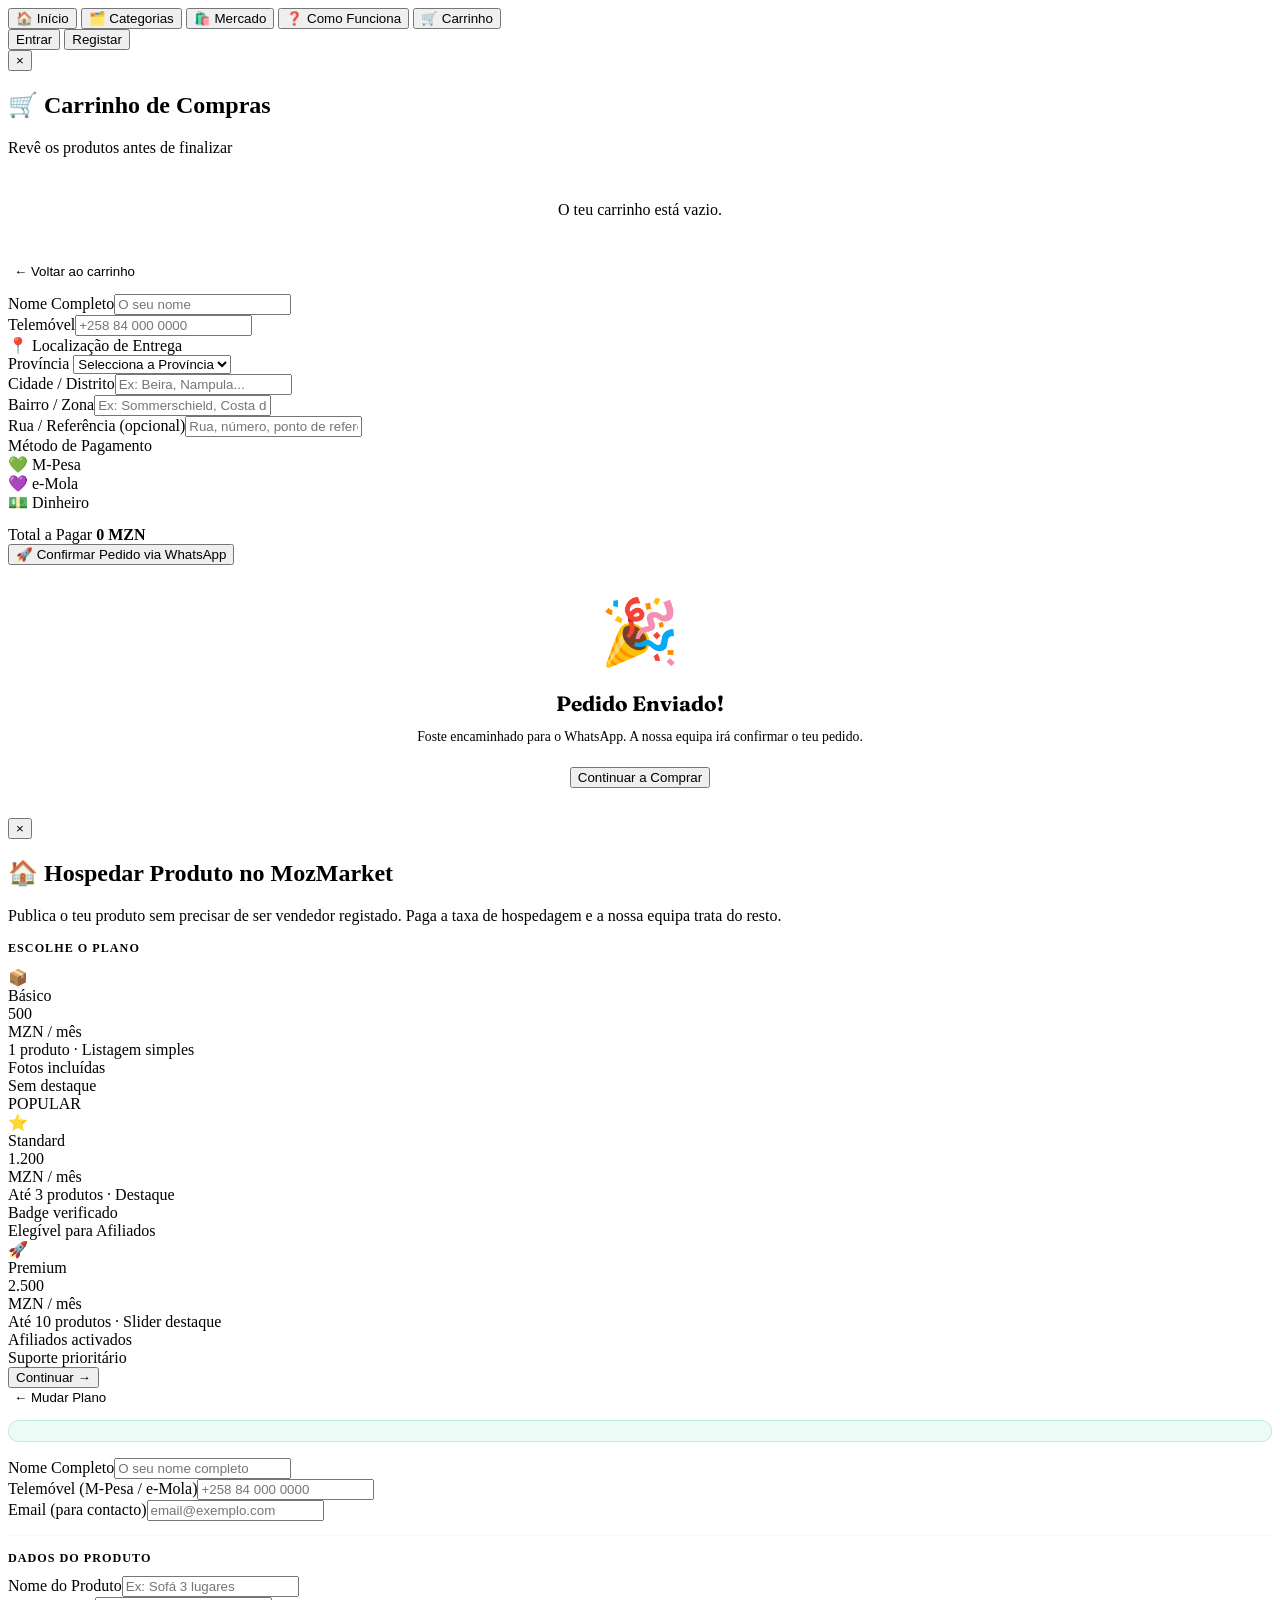
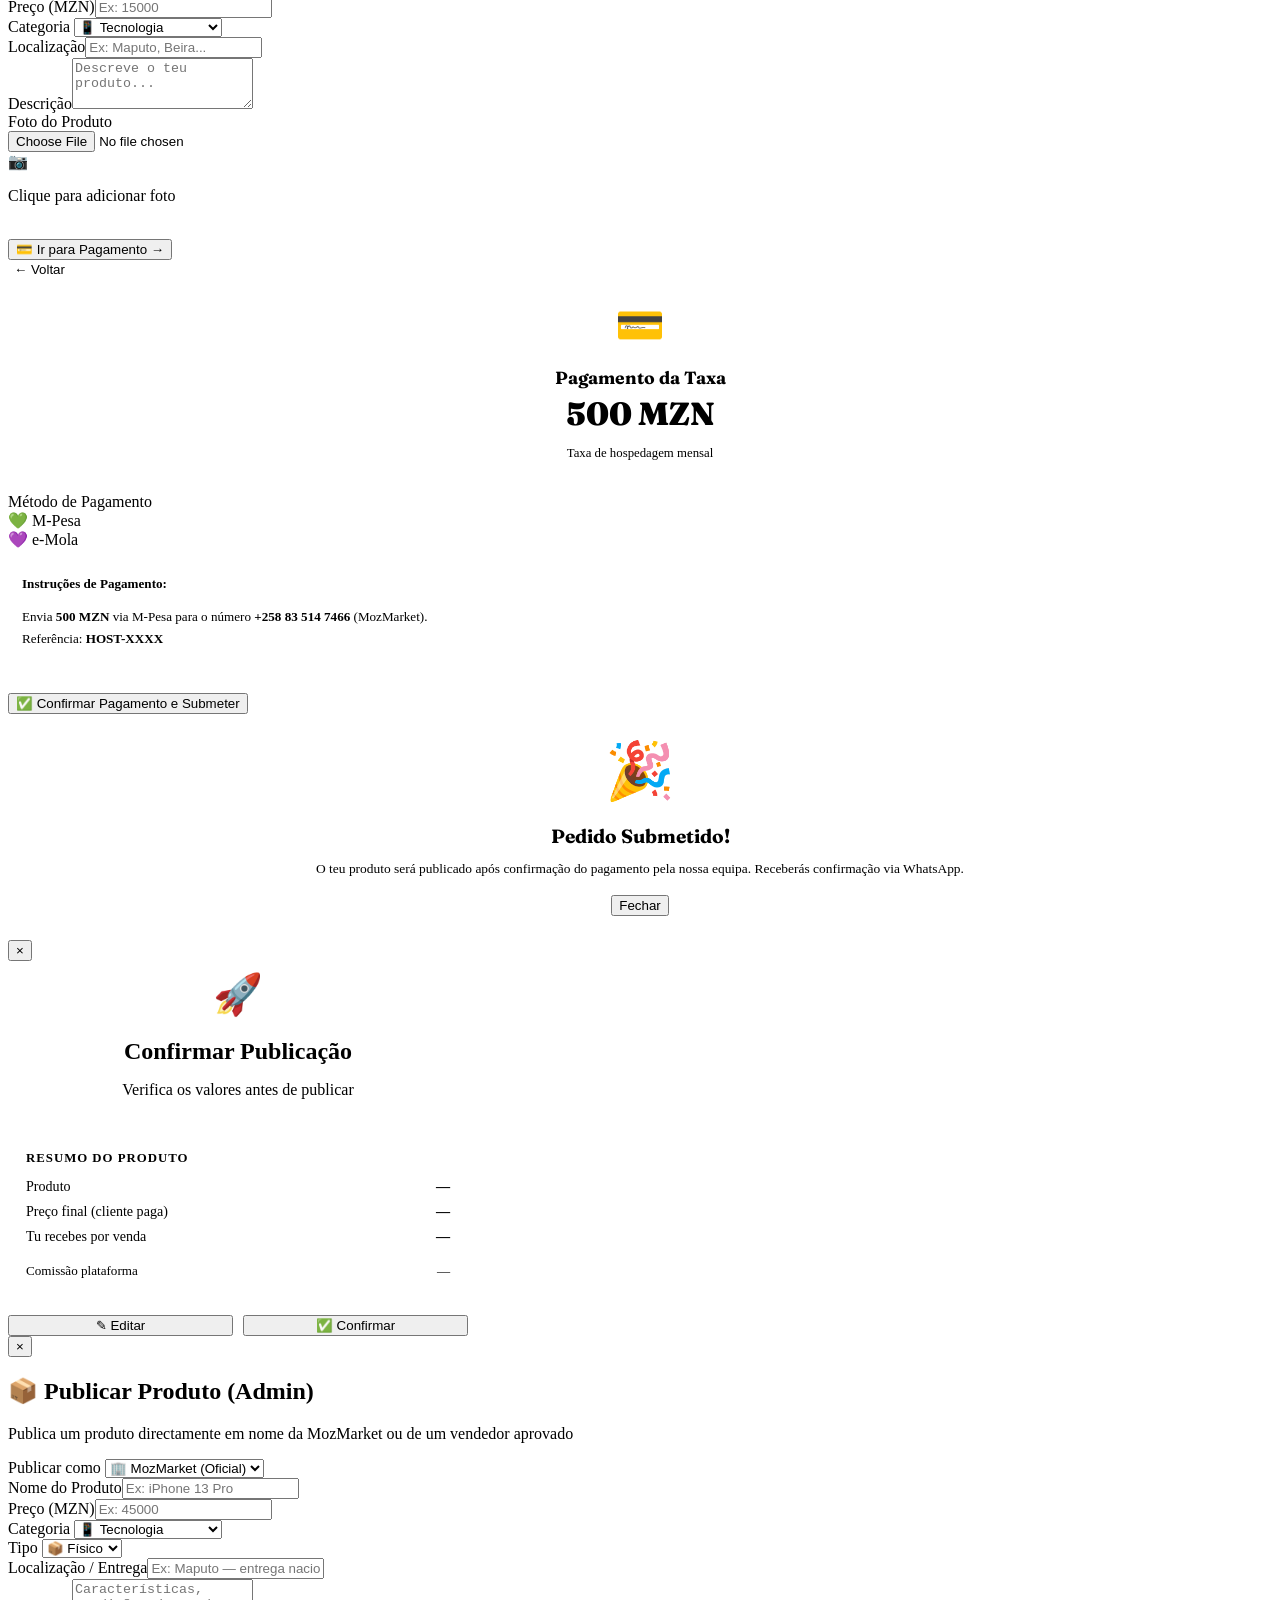
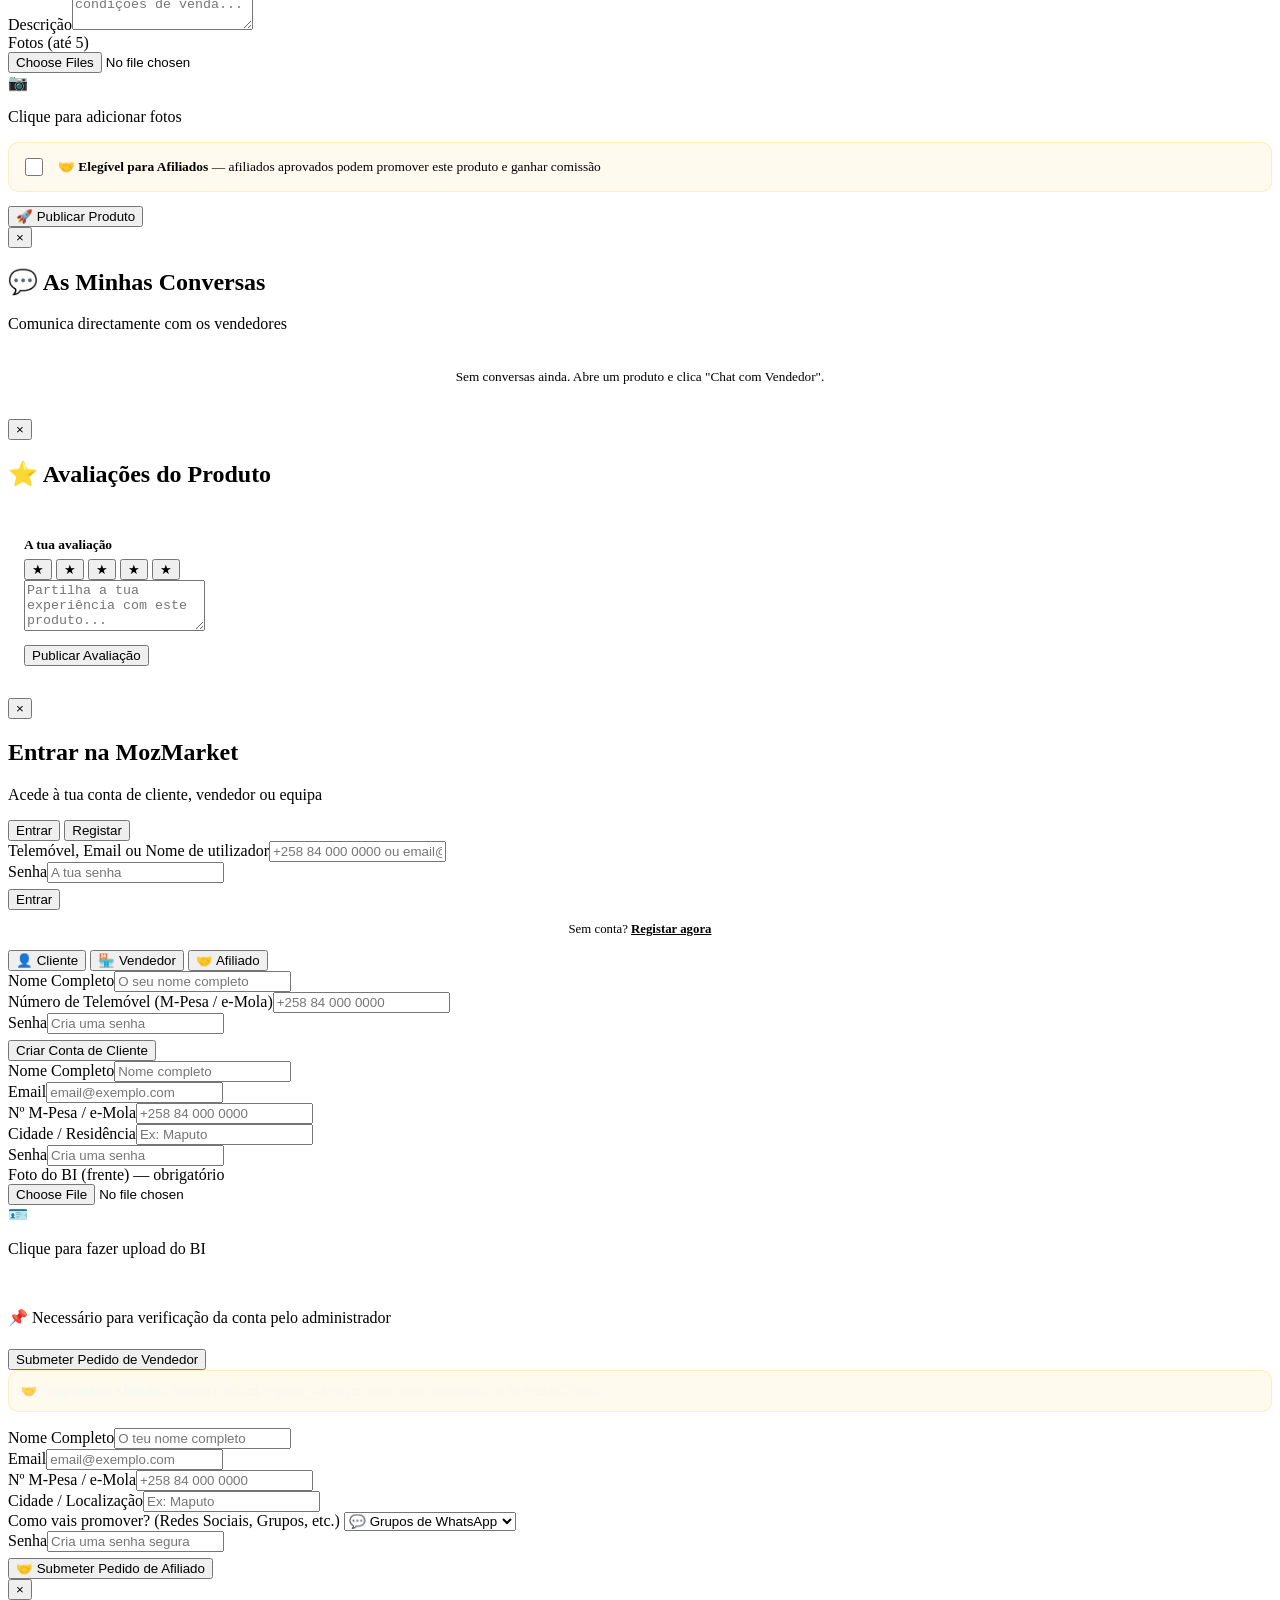
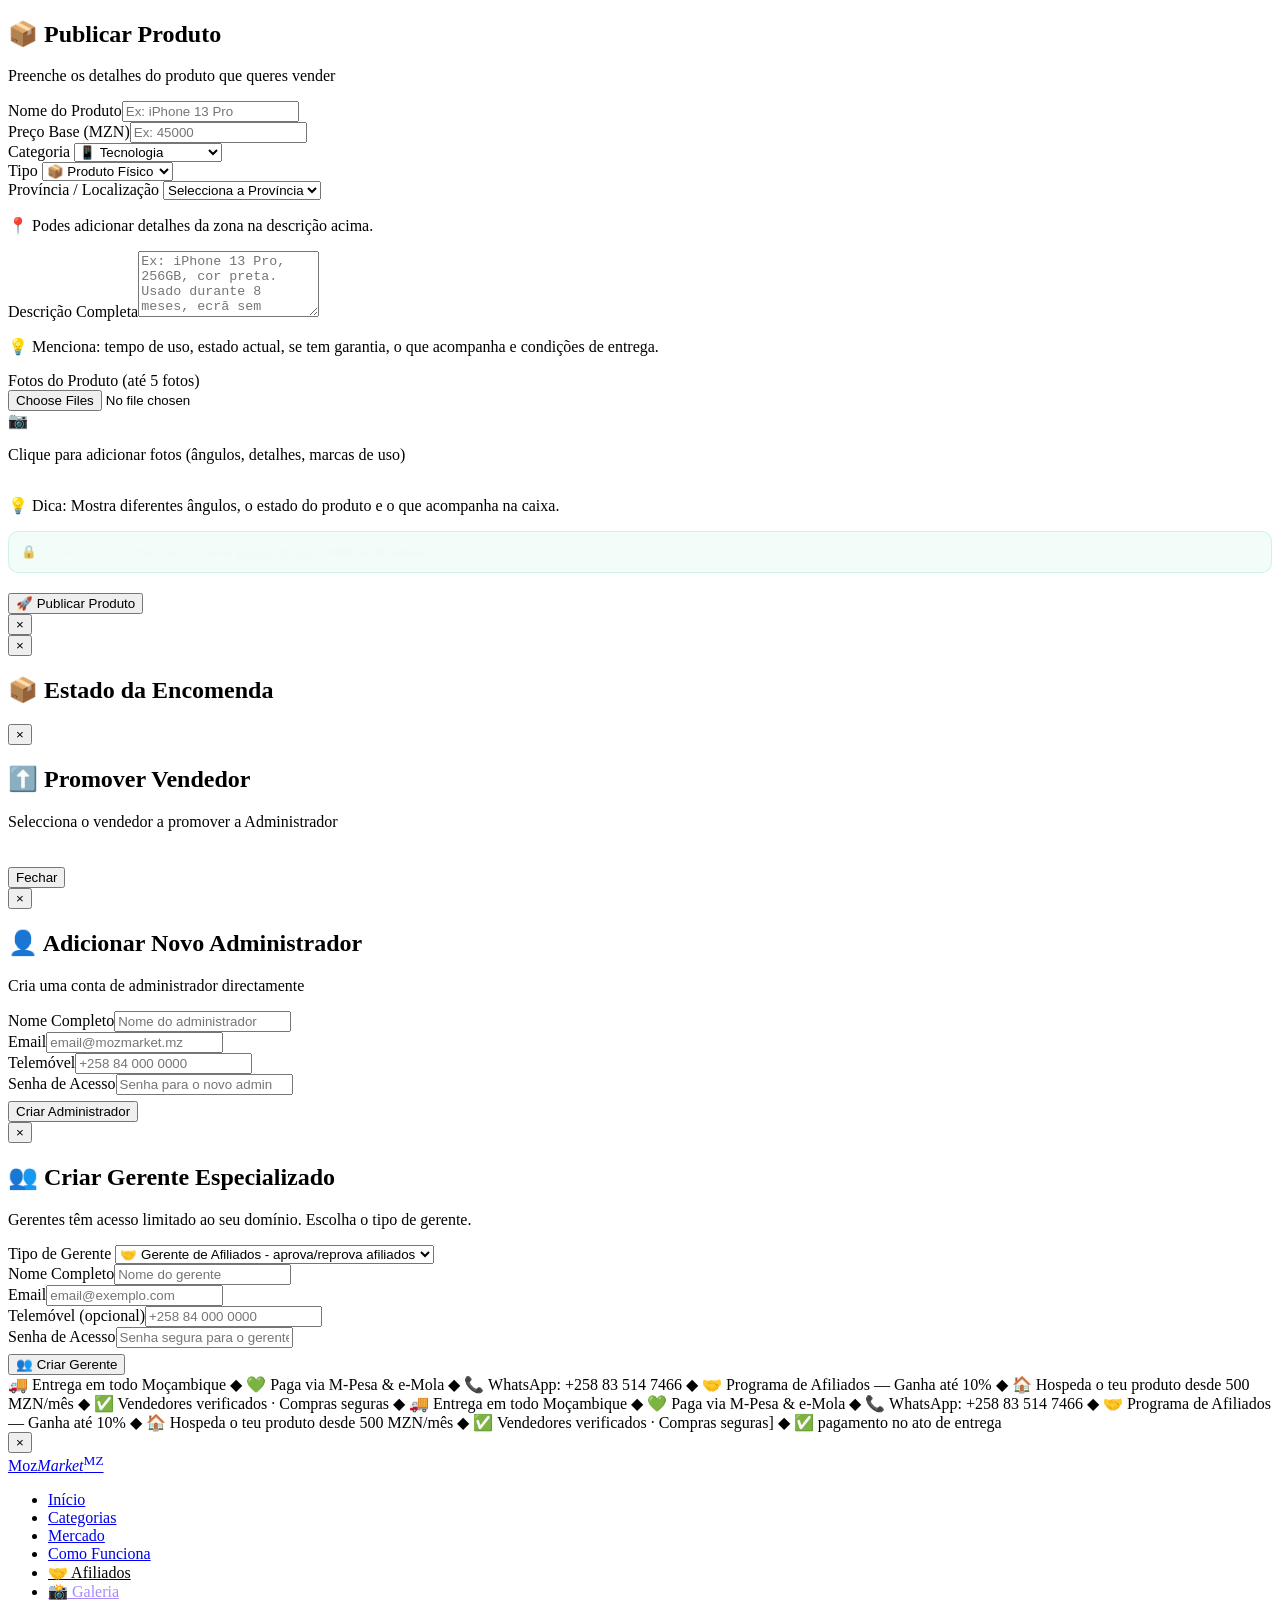
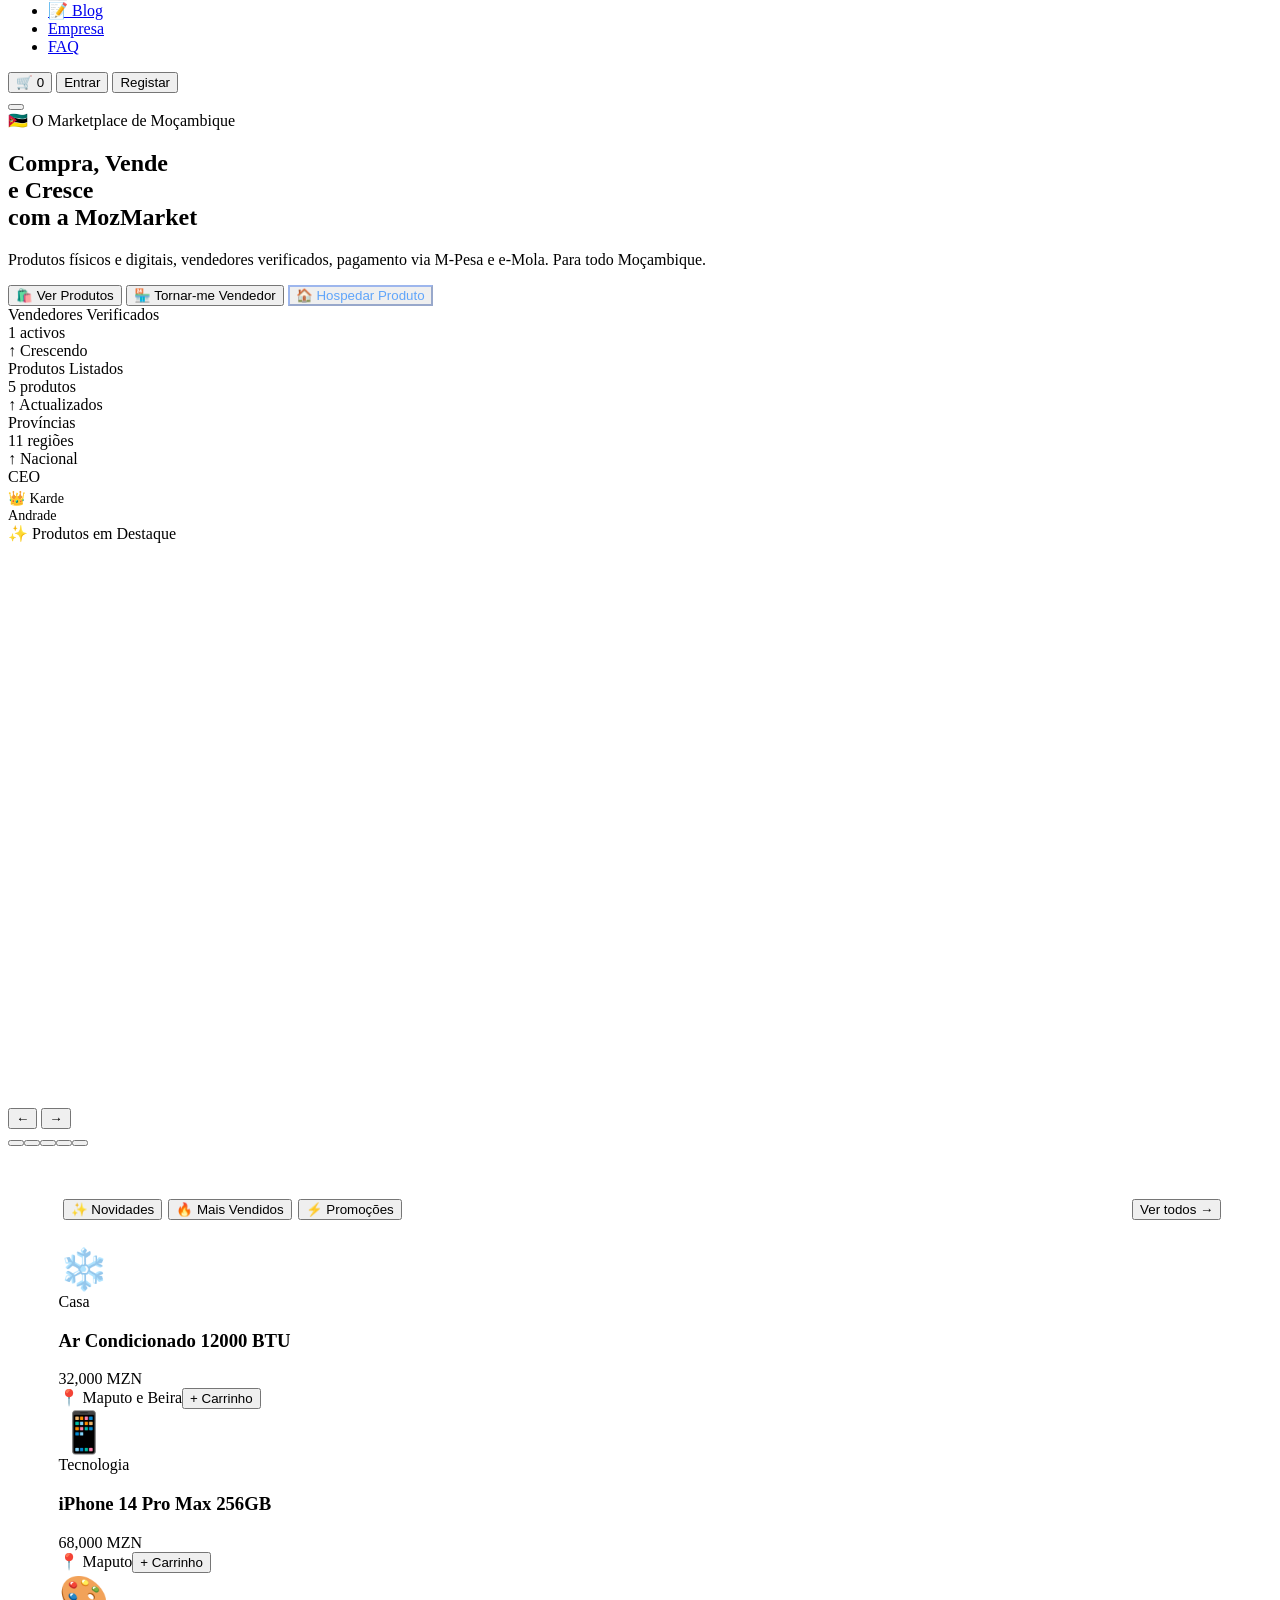
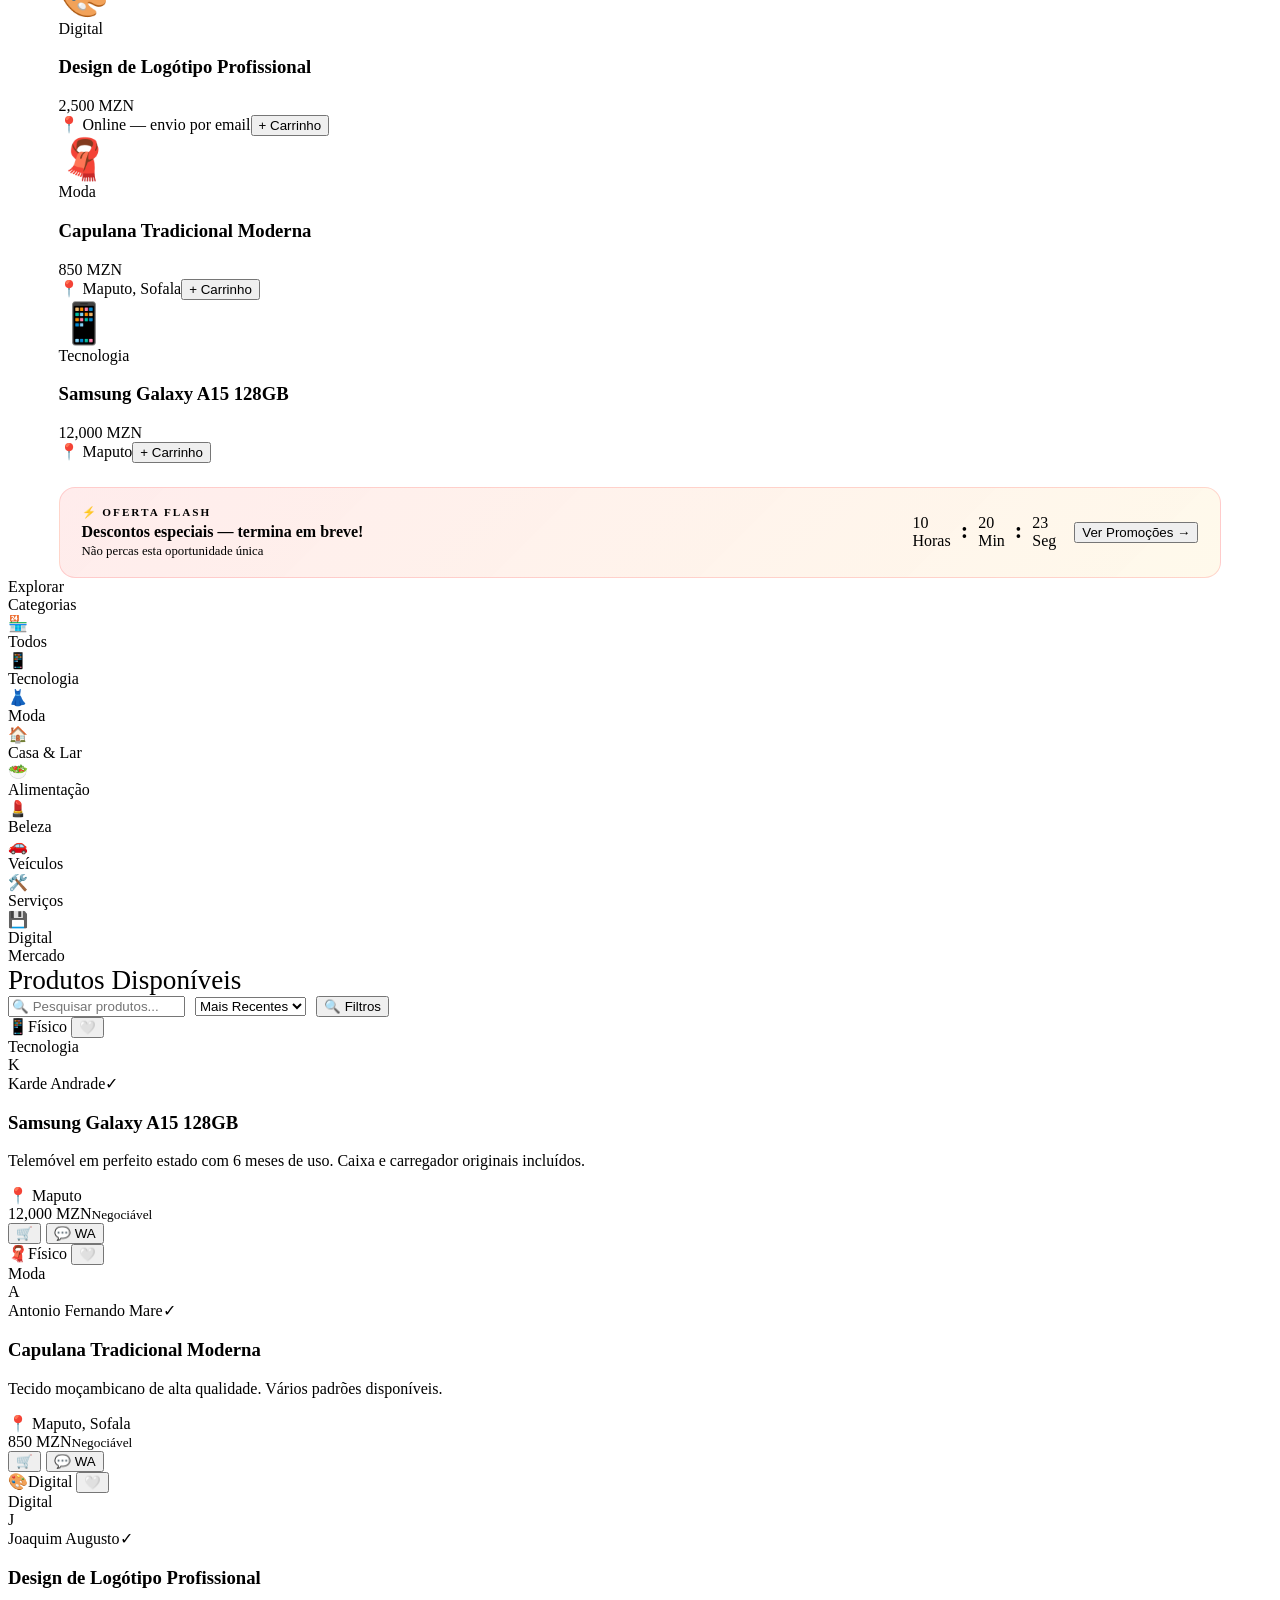
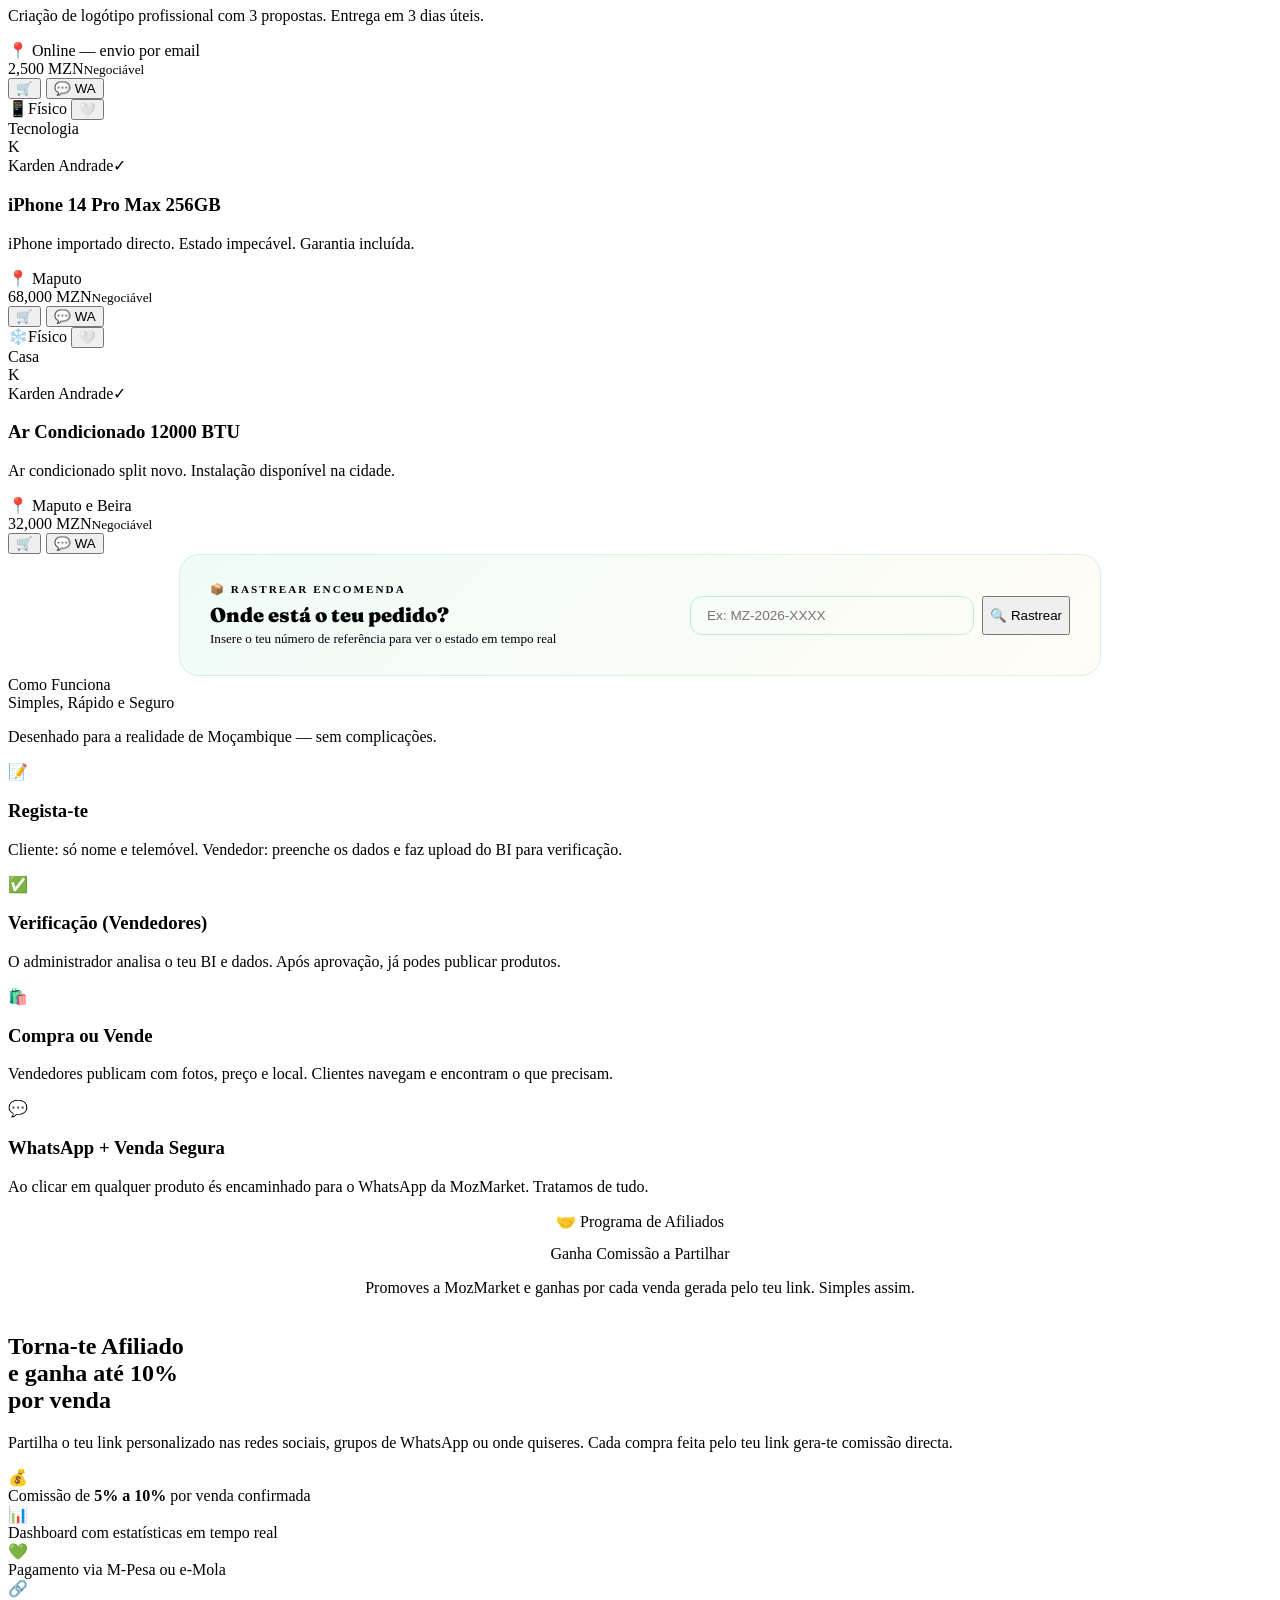
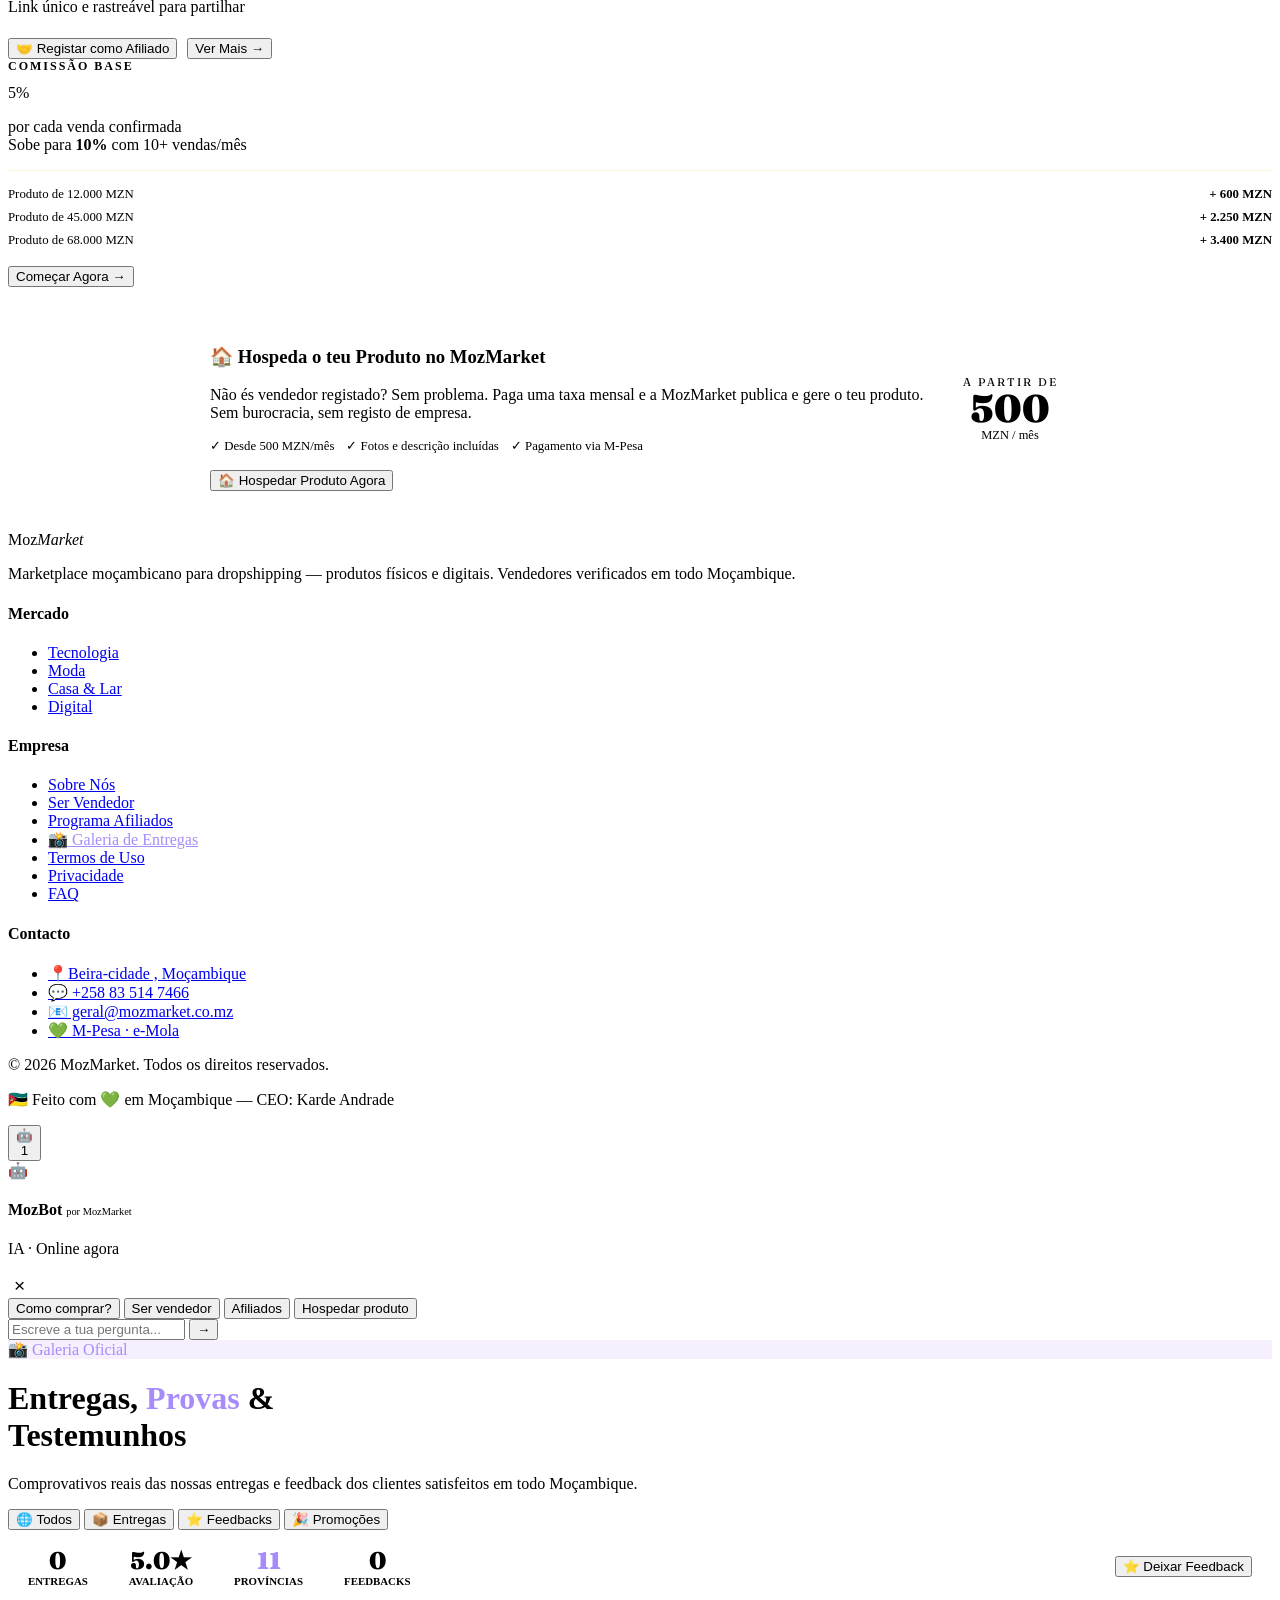
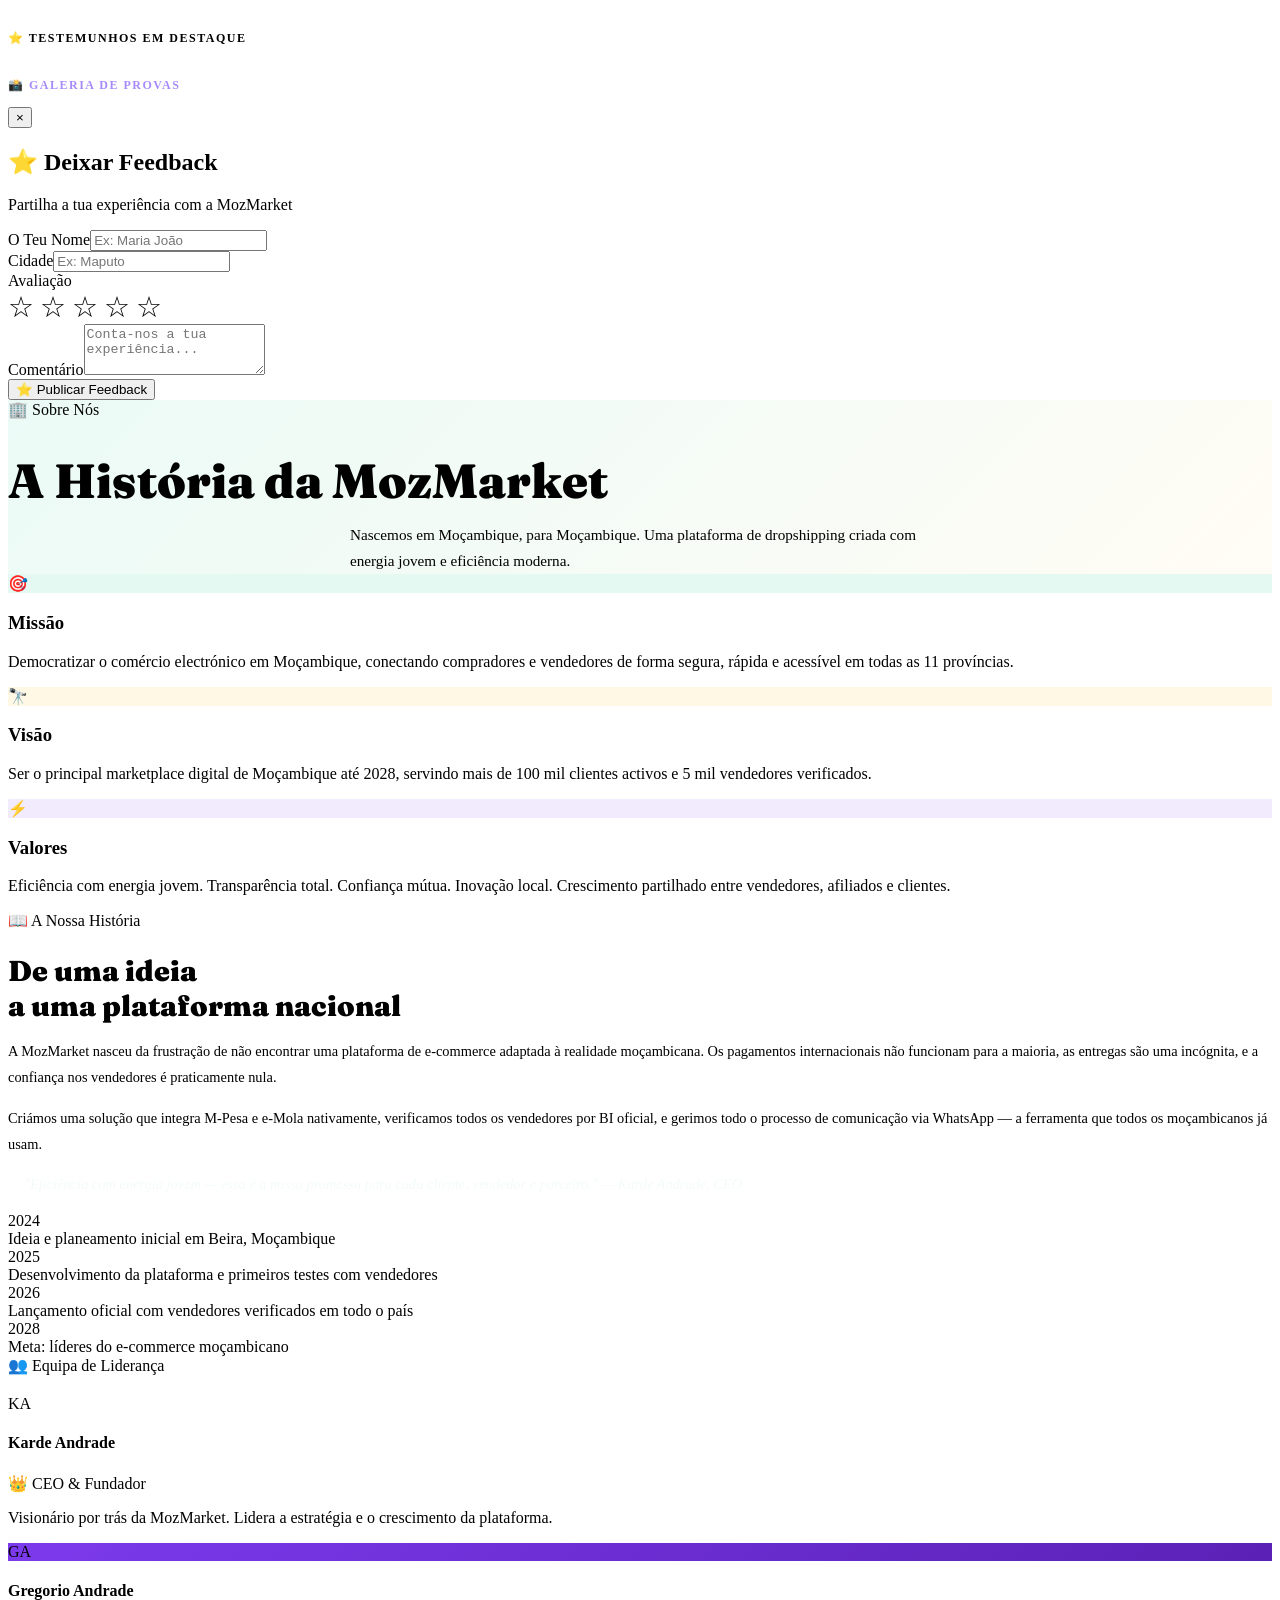
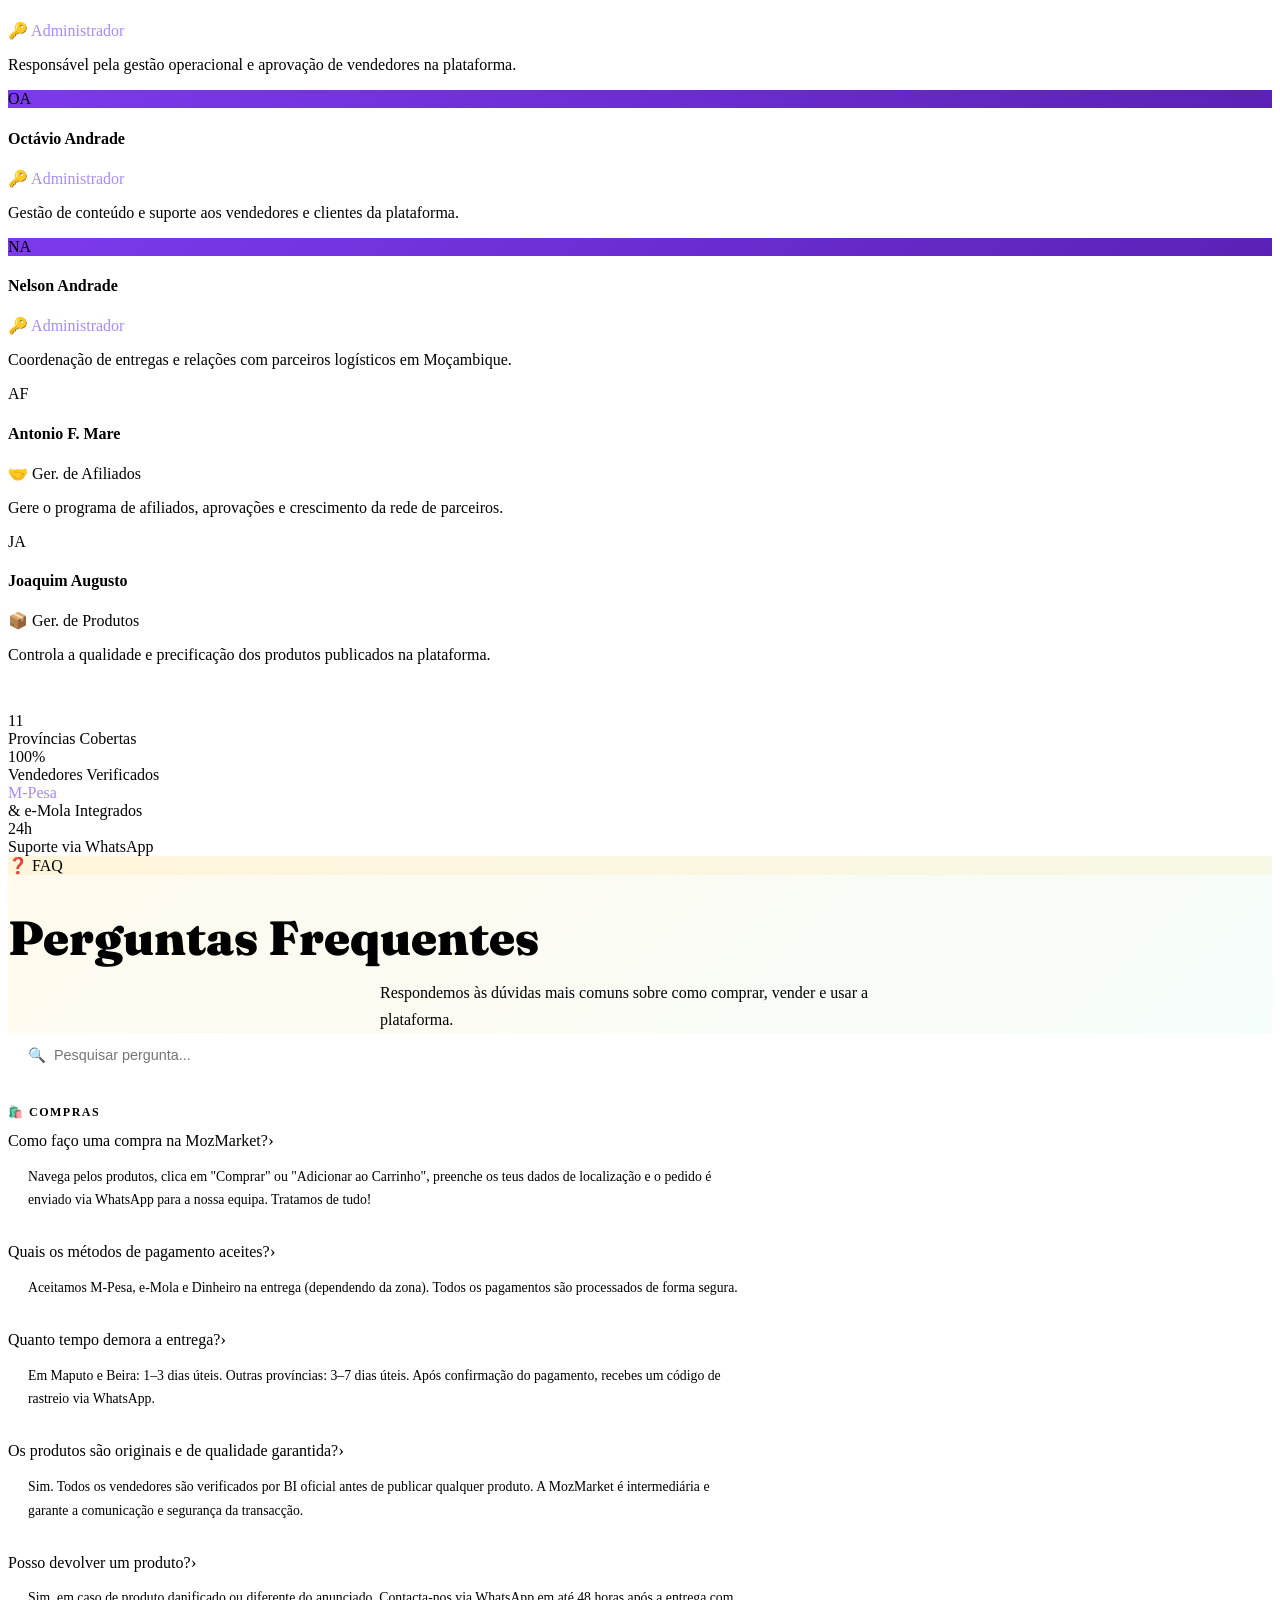
==== commit 7bdc3131: "Update script source path and add stylesheet link" ====
--- a/index.html
+++ b/index.html
@@ -2406,7 +2406,8 @@
     </div>
 
 
-    <script src="js/app.js"></script>
+    <script src="app.js"></script>
+    <link rel="stylesheet" href="style.css">
 </body>
 
-</html>+</html>
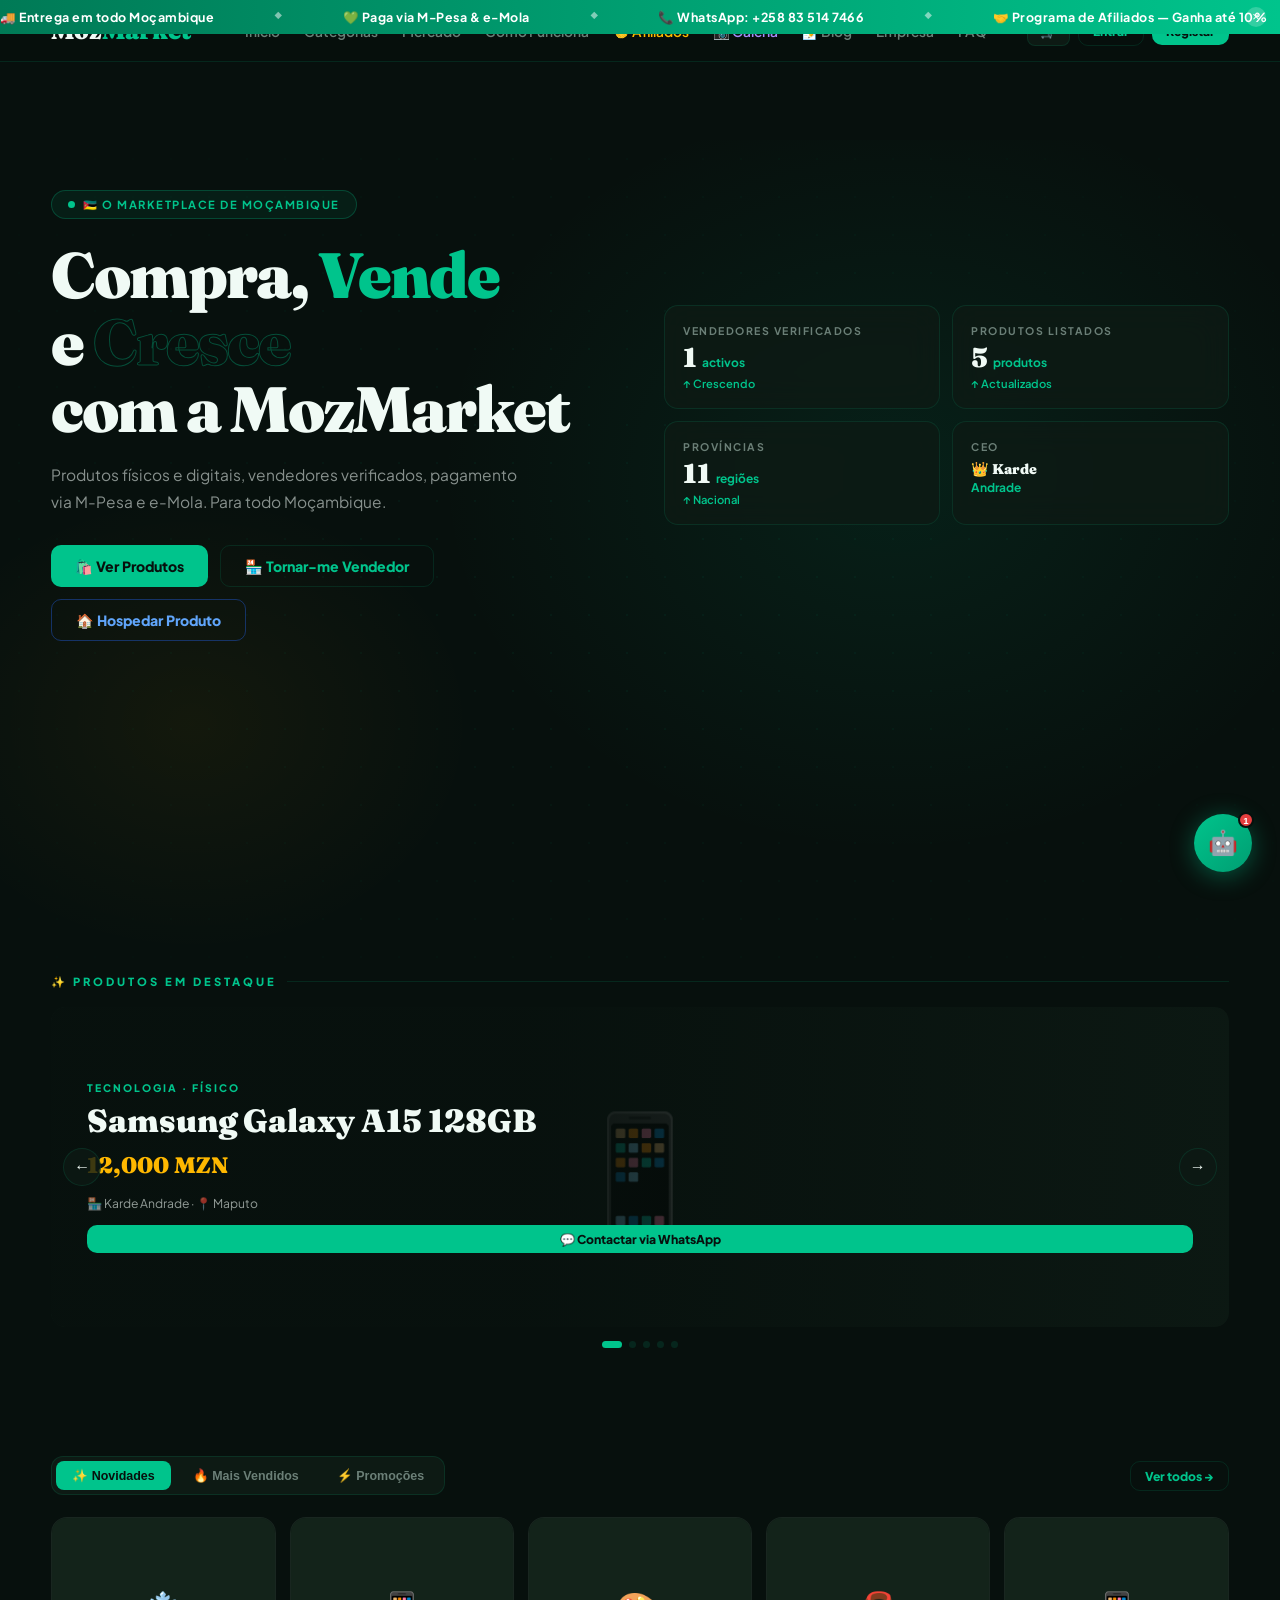
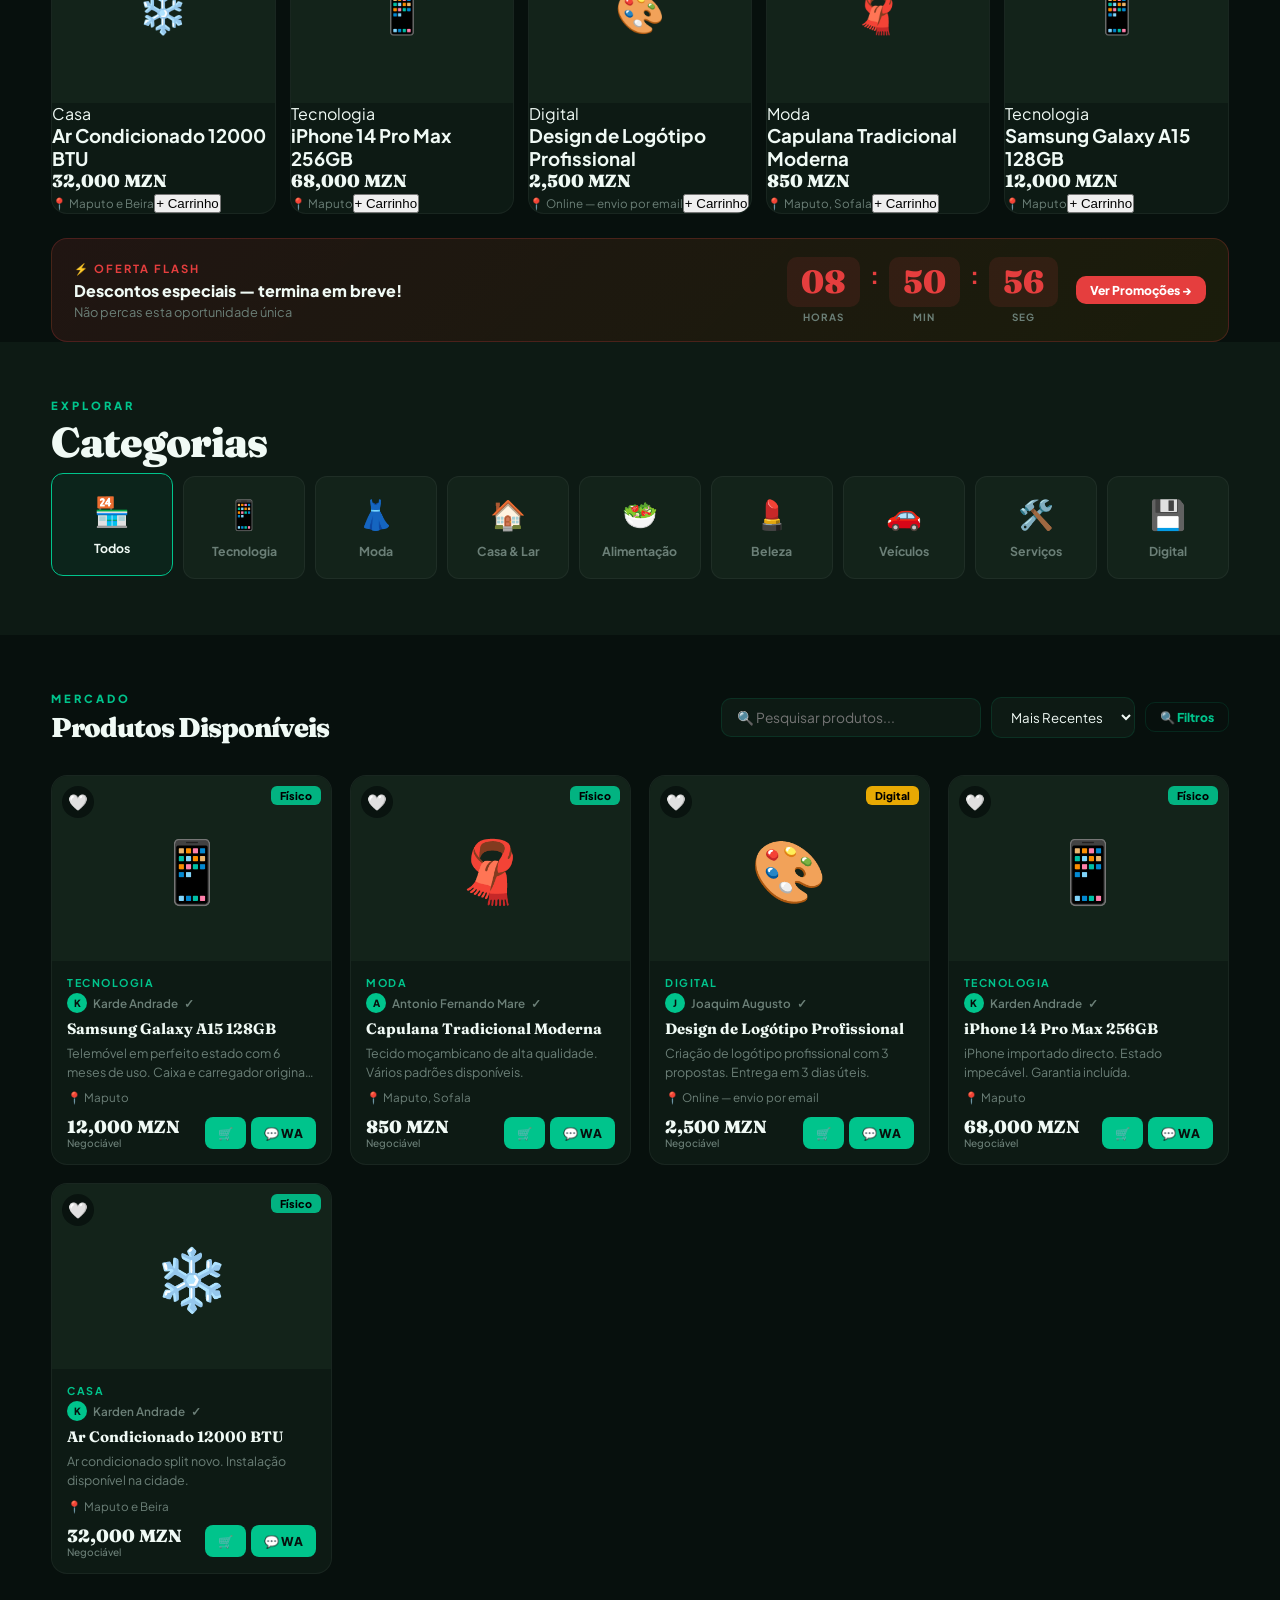
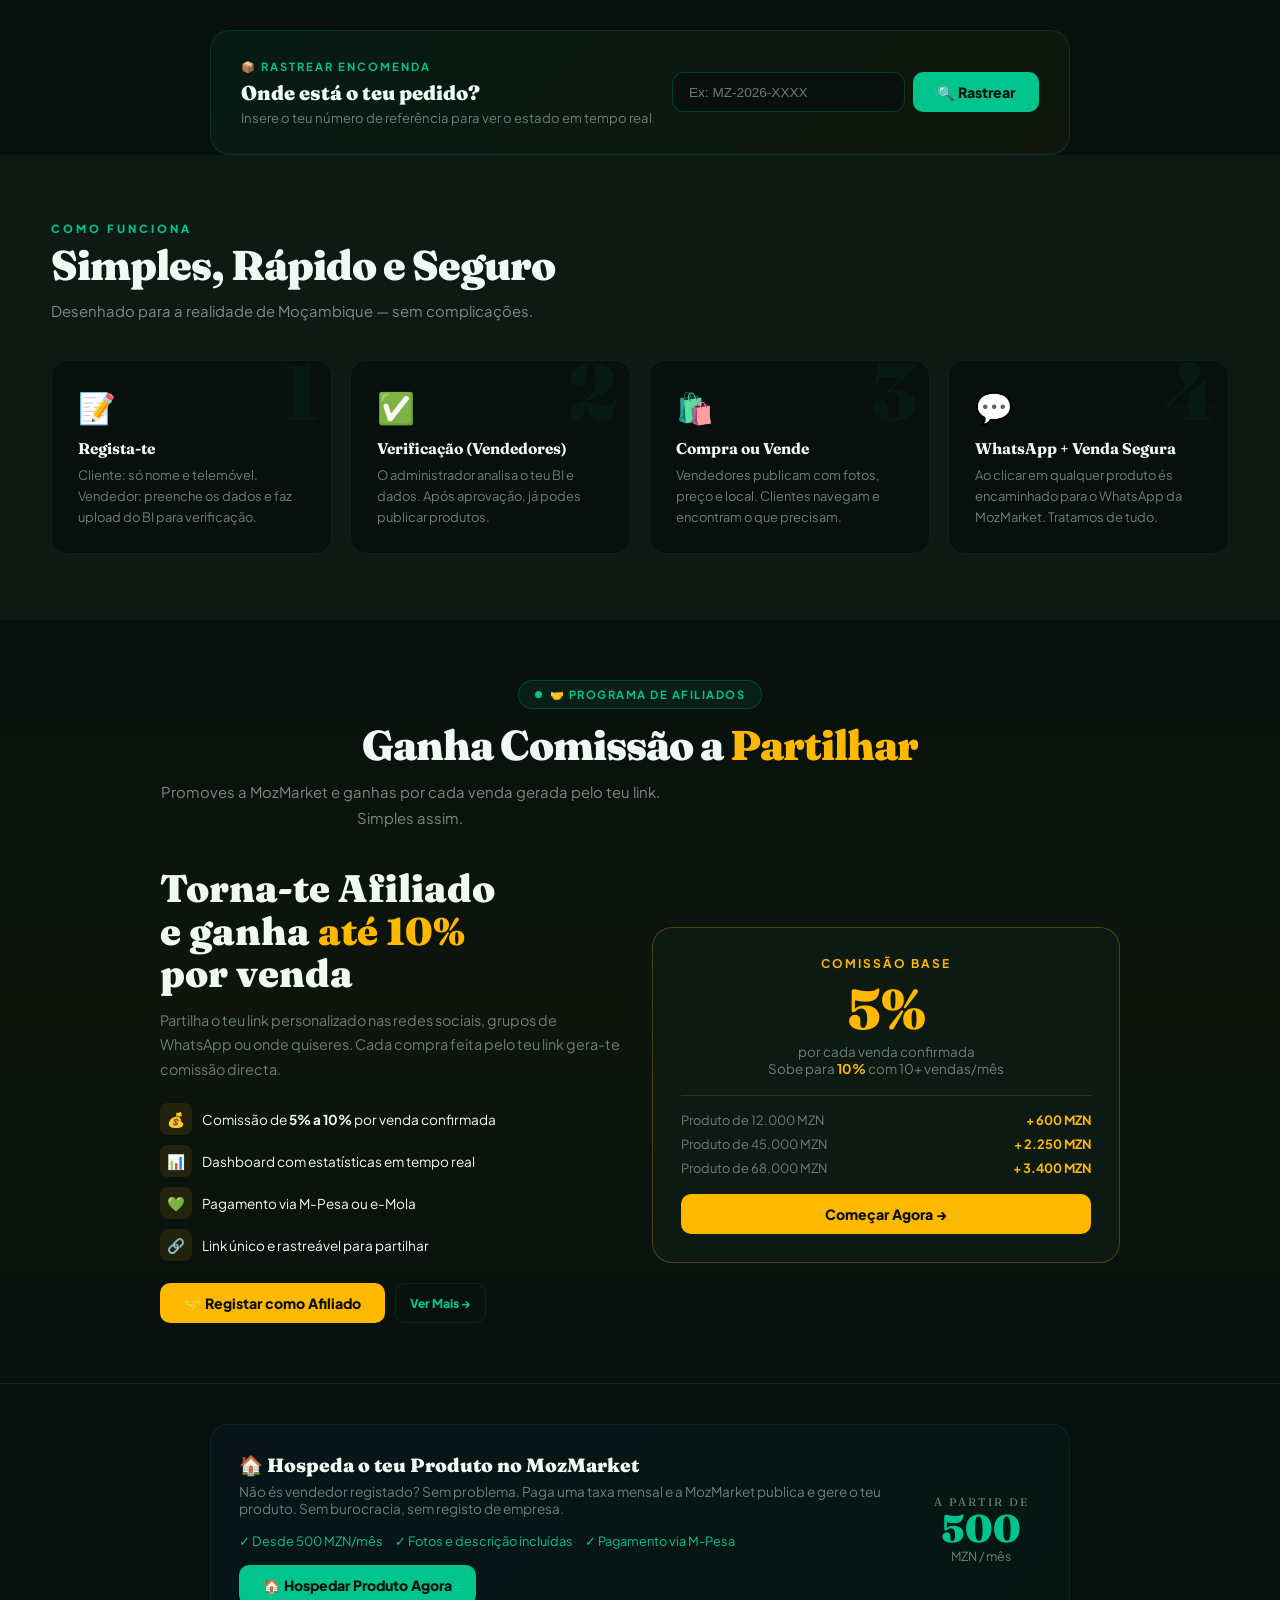
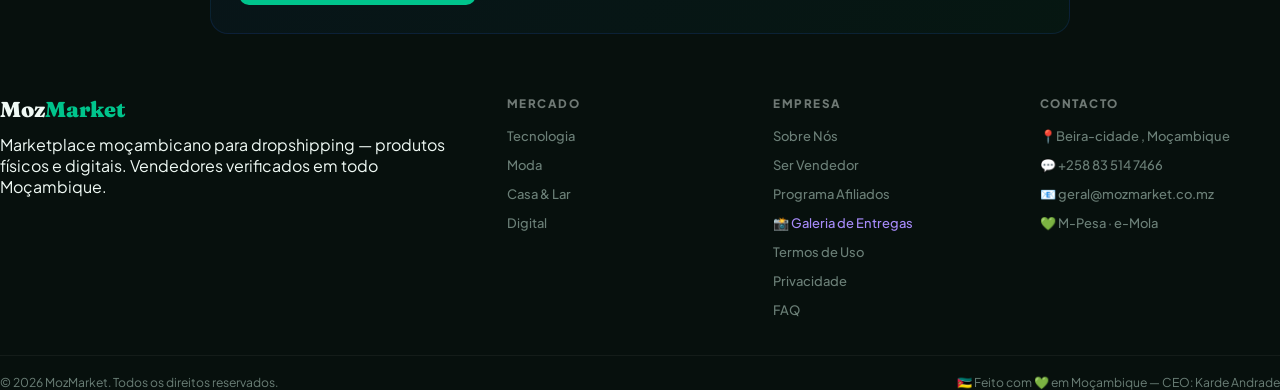
==== commit b1f1aa92: "Add files via upload" ====
--- a/index.html
+++ b/index.html
@@ -12,7 +12,7 @@
         href="https://fonts.googleapis.com/css2?family=Fraunces:opsz,wght@9..144,700;9..144,900&family=Plus+Jakarta+Sans:wght@300;400;500;600;700;800&display=swap"
         rel="stylesheet">
 
-    <link rel="stylesheet" href="css/styles.css">
+    <link rel="stylesheet" href="styles.css">
 </head>
 
 <body>
@@ -2407,7 +2407,6 @@
 
 
     <script src="app.js"></script>
-    <link rel="stylesheet" href="style.css">
 </body>
 
-</html>
+</html>
--- a/styles.css
+++ b/styles.css
@@ -0,0 +1,4296 @@
+:root {
+            --g: #00C48C;
+            --g2: #009e72;
+            --gold: #FFB800;
+            --red: #e53e3e;
+            --dk: #07100D;
+            --dk2: #0D1A14;
+            --dk3: #13231A;
+            --panel: #172218;
+            --bdr: rgba(0, 196, 140, .13);
+            --gray: #6B7F77;
+            --wh: #F0FAF5;
+            --radius: 14px;
+        }
+
+        * {
+            margin: 0;
+            padding: 0;
+            box-sizing: border-box;
+        }
+
+        html {
+            scroll-behavior: smooth;
+        }
+
+        body {
+            font-family: 'Plus Jakarta Sans', sans-serif;
+            background: var(--dk);
+            color: var(--wh);
+            overflow-x: hidden;
+        }
+
+        .hidden {
+            display: none !important;
+        }
+
+        .badge {
+            display: inline-flex;
+            align-items: center;
+            gap: 4px;
+            padding: 3px 11px;
+            border-radius: 20px;
+            font-size: .72rem;
+            font-weight: 700;
+        }
+
+        .badge-green {
+            background: rgba(0, 196, 140, .12);
+            color: var(--g);
+        }
+
+        .badge-gold {
+            background: rgba(255, 184, 0, .12);
+            color: var(--gold);
+        }
+
+        .badge-red {
+            background: rgba(255, 69, 69, .12);
+            color: var(--red);
+        }
+
+        .badge-blue {
+            background: rgba(50, 130, 255, .15);
+            color: #0e5fb1;
+        }
+
+        .badge-purple {
+            background: rgba(160, 80, 255, .15);
+            color: #3b0472;
+        }
+
+        #toast {
+            position: fixed;
+            bottom: 24px;
+            right: 24px;
+            background: var(--dk2);
+            border: 1px solid var(--g);
+            color: var(--g);
+            border-radius: 10px;
+            padding: 14px 22px;
+            font-size: .88rem;
+            font-weight: 600;
+            z-index: 99999;
+            transform: translateY(60px);
+            opacity: 0;
+            transition: all .3s;
+            pointer-events: none;
+            max-width: 320px;
+        }
+
+        #toast.show {
+            transform: translateY(0);
+            opacity: 1;
+        }
+
+        #toast.err {
+            border-color: var(--red);
+            color: var(--red);
+        }
+
+        .modal-overlay {
+            display: none;
+            position: fixed;
+            inset: 0;
+            background: rgba(7, 16, 13, 0.88);
+            z-index: 9000;
+            align-items: center;
+            justify-content: center;
+            backdrop-filter: blur(10px);
+            padding: 20px;
+        }
+
+        .modal-overlay.active {
+            display: flex;
+        }
+
+        .modal {
+            background: var(--dk2);
+            border: 1px solid var(--bdr);
+            border-radius: 20px;
+            padding: 36px 32px;
+            width: 500px;
+            max-width: 100%;
+            max-height: 90vh;
+            overflow-y: auto;
+            position: relative;
+            animation: slideUp .3s ease;
+        }
+
+        .modal.wide {
+            width: 680px;
+        }
+
+        @keyframes slideUp {
+            from {
+                transform: translateY(30px);
+                opacity: 0
+            }
+
+            to {
+                transform: translateY(0);
+                opacity: 1
+            }
+        }
+
+        .modal-close {
+            position: absolute;
+            top: 14px;
+            right: 18px;
+            background: none;
+            border: none;
+            color: var(--gray);
+            font-size: 1.5rem;
+            cursor: pointer;
+        }
+
+        .modal h2 {
+            font-family: 'Fraunces', serif;
+            font-size: 1.4rem;
+            font-weight: 900;
+            margin-bottom: 5px;
+        }
+
+        .m-sub {
+            color: var(--gray);
+            font-size: .83rem;
+            margin-bottom: 22px;
+        }
+
+        .mtabs {
+            display: flex;
+            gap: 6px;
+            margin-bottom: 20px;
+        }
+
+        .mtab {
+            flex: 1;
+            padding: 10px;
+            border-radius: 8px;
+            border: 1px solid var(--bdr);
+            background: transparent;
+            color: var(--gray);
+            font-family: 'Plus Jakarta Sans', sans-serif;
+            font-size: .83rem;
+            font-weight: 700;
+            cursor: pointer;
+            transition: all .2s;
+        }
+
+        .mtab.active {
+            background: var(--g);
+            color: var(--dk);
+            border-color: var(--g);
+        }
+
+        .fgroup {
+            margin-bottom: 13px;
+        }
+
+        .fgroup label {
+            display: block;
+            font-size: .73rem;
+            color: var(--gray);
+            text-transform: uppercase;
+            letter-spacing: 1px;
+            font-weight: 700;
+            margin-bottom: 6px;
+        }
+
+        .fgroup input,
+        .fgroup select,
+        .fgroup textarea {
+            width: 100%;
+            background: var(--dk3);
+            border: 1px solid rgba(255, 255, 255, .07);
+            border-radius: 10px;
+            padding: 12px 14px;
+            color: var(--wh);
+            font-family: 'Plus Jakarta Sans', sans-serif;
+            font-size: .9rem;
+            outline: none;
+            transition: border-color .2s;
+            resize: vertical;
+        }
+
+        .fgroup input:focus,
+        .fgroup select:focus,
+        .fgroup textarea:focus {
+            border-color: var(--g);
+        }
+
+        .fgroup select option {
+            background: var(--dk2);
+        }
+
+        @keyframes spin {
+            to {
+                transform: rotate(360deg);
+            }
+        }
+
+        .fgroup input::placeholder,
+        .fgroup select::placeholder,
+        .fgroup textarea::placeholder {
+            color: rgba(107, 127, 119, 0.9);
+            font-size: .86rem;
+        }
+
+        .fgroup .hint {
+            font-size: .73rem;
+            color: var(--gray);
+            margin-top: 5px;
+        }
+
+        .fg2 {
+            display: grid;
+            grid-template-columns: 1fr 1fr;
+            gap: 12px;
+        }
+
+        .upload-box {
+            border: 2px dashed var(--bdr);
+            border-radius: 10px;
+            padding: 22px;
+            text-align: center;
+            cursor: pointer;
+            transition: all .2s;
+            position: relative;
+        }
+
+        .upload-box:hover {
+            border-color: var(--g);
+            background: rgba(0, 196, 140, .04);
+        }
+
+        .upload-box input[type=file] {
+            position: absolute;
+            inset: 0;
+            opacity: 0;
+            cursor: pointer;
+            width: 100%;
+            height: 100%;
+        }
+
+        .upload-box .ub-icon {
+            font-size: 1.8rem;
+            margin-bottom: 6px;
+        }
+
+        .upload-box p {
+            font-size: .8rem;
+            color: var(--gray);
+        }
+
+        .ub-name {
+            font-size: .78rem;
+            color: var(--g);
+            margin-top: 5px;
+            font-weight: 600;
+        }
+
+        .prev-img {
+            width: 100%;
+            height: 140px;
+            object-fit: cover;
+            border-radius: 8px;
+            margin-top: 8px;
+            display: none;
+            border: 1px solid var(--bdr);
+        }
+
+        .btn {
+            display: inline-flex;
+            align-items: center;
+            justify-content: center;
+            gap: 8px;
+            border: none;
+            border-radius: 10px;
+            padding: 11px 24px;
+            font-family: 'Plus Jakarta Sans', sans-serif;
+            font-size: .88rem;
+            font-weight: 800;
+            cursor: pointer;
+            transition: all .2s;
+            text-decoration: none;
+        }
+
+        .btn-primary {
+            background: var(--g);
+            color: var(--dk);
+        }
+
+        .btn-primary:hover {
+            background: var(--g2);
+            transform: translateY(-1px);
+        }
+
+        .btn-outline {
+            background: transparent;
+            color: var(--g);
+            border: 1px solid var(--bdr);
+        }
+
+        .btn-outline:hover {
+            background: var(--g);
+            color: var(--dk);
+        }
+
+        .btn-red {
+            background: var(--red);
+            color: #fff;
+        }
+
+        .btn-red:hover {
+            background: #d63a3a;
+        }
+
+        .btn-gold {
+            background: var(--gold);
+            color: var(--dk);
+        }
+
+        .btn-blue {
+            background: #2563eb;
+            color: #fff;
+        }
+
+        .btn-blue:hover {
+            background: #1d4ed8;
+        }
+
+        .btn-purple {
+            background: #7c3aed;
+            color: #fff;
+        }
+
+        .btn-purple:hover {
+            background: #6d28d9;
+        }
+
+        .btn-sm {
+            padding: 6px 14px;
+            font-size: .76rem;
+        }
+
+        .btn-full {
+            width: 100%;
+        }
+
+        /* NAV */
+        nav {
+            position: fixed;
+            top: 0;
+            left: 0;
+            right: 0;
+            z-index: 1000;
+            display: flex;
+            align-items: center;
+            justify-content: space-between;
+            padding: 15px 4%;
+            background: rgba(7, 16, 13, .95);
+            backdrop-filter: blur(16px);
+            border-bottom: 1px solid var(--bdr);
+        }
+
+        .nav-logo {
+            font-family: 'Fraunces', serif;
+            font-size: 1.5rem;
+            font-weight: 900;
+            color: var(--wh);
+            text-decoration: none;
+        }
+
+        .nav-logo em {
+            color: var(--g);
+            font-style: normal;
+        }
+
+        .nav-logo sup {
+            font-size: .48rem;
+            color: var(--gold);
+            vertical-align: super;
+            font-family: 'Plus Jakarta Sans', sans-serif;
+            font-weight: 700;
+            letter-spacing: 1px;
+        }
+
+        .nav-links {
+            display: flex;
+            gap: 24px;
+            list-style: none;
+        }
+
+        .nav-links a {
+            color: var(--gray);
+            text-decoration: none;
+            font-size: .86rem;
+            font-weight: 600;
+            transition: color .2s;
+        }
+
+        .nav-links a:hover {
+            color: var(--wh);
+        }
+
+        .nav-right {
+            display: flex;
+            align-items: center;
+            gap: 8px;
+        }
+
+        .nav-user {
+            display: flex;
+            align-items: center;
+            gap: 8px;
+            background: var(--dk2);
+            border: 1px solid var(--bdr);
+            border-radius: 8px;
+            padding: 6px 14px;
+            font-size: .8rem;
+            font-weight: 600;
+            cursor: pointer;
+        }
+
+        .nav-avatar {
+            width: 28px;
+            height: 28px;
+            border-radius: 50%;
+            background: var(--g);
+            display: flex;
+            align-items: center;
+            justify-content: center;
+            font-size: .78rem;
+            font-weight: 800;
+            color: var(--dk);
+        }
+
+        .nav-avatar.ceo-av {
+            background: var(--gold);
+        }
+
+        .nav-avatar.admin-av {
+            background: #7c3aed;
+        }
+
+        .hamburger {
+            display: none;
+            flex-direction: column;
+            gap: 5px;
+            cursor: pointer;
+            background: none;
+            border: none;
+            padding: 4px;
+        }
+
+        .hamburger span {
+            width: 22px;
+            height: 2px;
+            background: var(--wh);
+            border-radius: 2px;
+        }
+
+        /* Paginas  */
+        .page {
+            display: none;
+            min-height: 100vh;
+            padding-top: 66px;
+        }
+
+        .page.active {
+            display: block;
+        }
+
+
+
+        /* INFO PAGES (About, FAQ, Terms) */
+        .info-page-hero {
+            padding: 64px 4% 48px;
+            text-align: center;
+            border-bottom: 1px solid var(--bdr);
+        }
+
+        .info-page-inner {
+            max-width: 680px;
+            margin: 0 auto;
+        }
+
+        .info-page-body {
+            max-width: 1100px;
+            margin: 0 auto;
+            padding: 48px 4% 64px;
+        }
+
+        /* About page */
+        .mvv-grid {
+            display: grid;
+            grid-template-columns: repeat(auto-fit, minmax(240px, 1fr));
+            gap: 18px;
+            margin-bottom: 56px;
+        }
+
+        .mvv-card {
+            background: var(--dk2);
+            border: 1px solid var(--bdr);
+            border-radius: 18px;
+            padding: 24px;
+        }
+
+        .mvv-icon {
+            width: 48px;
+            height: 48px;
+            border-radius: 12px;
+            display: flex;
+            align-items: center;
+            justify-content: center;
+            font-size: 1.3rem;
+            margin-bottom: 14px;
+        }
+
+        .mvv-card h3 {
+            font-size: 1rem;
+            font-weight: 800;
+            margin-bottom: 8px;
+        }
+
+        .mvv-card p {
+            font-size: .83rem;
+            color: var(--gray);
+            line-height: 1.65;
+        }
+
+        .about-story {
+            margin-bottom: 56px;
+        }
+
+        .story-grid {
+            display: grid;
+            grid-template-columns: 1fr 1fr;
+            gap: 48px;
+            align-items: start;
+        }
+
+        @media(max-width:700px) {
+            .story-grid {
+                grid-template-columns: 1fr;
+            }
+        }
+
+        .story-stats {
+            display: flex;
+            flex-direction: column;
+            gap: 0;
+        }
+
+        .sstep {
+            display: flex;
+            gap: 16px;
+            align-items: flex-start;
+            padding-bottom: 24px;
+            position: relative;
+        }
+
+        .sstep:not(:last-child)::after {
+            content: '';
+            position: absolute;
+            left: 30px;
+            top: 40px;
+            bottom: 0;
+            width: 2px;
+            background: var(--bdr);
+        }
+
+        .sstep-year {
+            background: var(--dk2);
+            border: 1px solid var(--bdr);
+            border-radius: 8px;
+            padding: 6px 12px;
+            font-size: .75rem;
+            font-weight: 800;
+            color: var(--g);
+            white-space: nowrap;
+            flex-shrink: 0;
+        }
+
+        .sstep-txt {
+            font-size: .82rem;
+            color: var(--gray);
+            line-height: 1.55;
+            padding-top: 6px;
+        }
+
+        .team-grid {
+            display: grid;
+            grid-template-columns: repeat(auto-fill, minmax(180px, 1fr));
+            gap: 16px;
+        }
+
+        .team-card {
+            background: var(--dk2);
+            border: 1px solid var(--bdr);
+            border-radius: 16px;
+            padding: 22px 16px;
+            text-align: center;
+            transition: transform .2s, border-color .2s;
+        }
+
+        .team-card:hover {
+            transform: translateY(-4px);
+            border-color: rgba(0, 196, 140, .25);
+        }
+
+        .team-av {
+            width: 62px;
+            height: 62px;
+            border-radius: 50%;
+            display: flex;
+            align-items: center;
+            justify-content: center;
+            font-size: 1.1rem;
+            font-weight: 900;
+            margin: 0 auto 12px;
+        }
+
+        .team-card h4 {
+            font-size: .88rem;
+            font-weight: 800;
+            margin-bottom: 4px;
+        }
+
+        .team-role {
+            font-size: .72rem;
+            font-weight: 700;
+            margin-bottom: 8px;
+        }
+
+        .team-card p {
+            font-size: .74rem;
+            color: var(--gray);
+            line-height: 1.55;
+        }
+
+        .about-numbers {
+            display: grid;
+            grid-template-columns: repeat(auto-fit, minmax(140px, 1fr));
+            gap: 16px;
+            background: var(--dk2);
+            border-radius: 20px;
+            padding: 28px;
+            border: 1px solid var(--bdr);
+        }
+
+        .num-item {
+            text-align: center;
+        }
+
+        .num-val {
+            font-family: 'Fraunces', serif;
+            font-size: 2rem;
+            font-weight: 900;
+            line-height: 1;
+            margin-bottom: 6px;
+        }
+
+        .num-lbl {
+            font-size: .7rem;
+            color: var(--gray);
+            text-transform: uppercase;
+            letter-spacing: 1px;
+            font-weight: 700;
+        }
+
+        /* FAQ */
+        .faq-item {
+            border: 1px solid var(--bdr);
+            border-radius: 14px;
+            margin-bottom: 10px;
+            overflow: hidden;
+            transition: border-color .2s;
+        }
+
+        .faq-item:hover {
+            border-color: rgba(255, 184, 0, .2);
+        }
+
+        .faq-q {
+            padding: 16px 20px;
+            cursor: pointer;
+            display: flex;
+            justify-content: space-between;
+            align-items: center;
+            font-weight: 700;
+            font-size: .88rem;
+            user-select: none;
+        }
+
+        .faq-q:hover {
+            background: rgba(255, 255, 255, .02);
+        }
+
+        .faq-arrow {
+            font-size: 1rem;
+            transition: transform .25s;
+            color: var(--gray);
+        }
+
+        .faq-item.open .faq-arrow {
+            transform: rotate(180deg);
+            color: var(--gold);
+        }
+
+        .faq-a {
+            max-height: 0;
+            overflow: hidden;
+            transition: max-height .35s ease, padding .3s ease;
+        }
+
+        .faq-item.open .faq-a {
+            max-height: 300px;
+        }
+
+        .faq-a-inner {
+            padding: 0 20px 18px;
+            font-size: .84rem;
+            color: var(--gray);
+            line-height: 1.7;
+            border-top: 1px solid var(--bdr);
+            padding-top: 14px;
+        }
+
+        .faq-cat {
+            font-size: .7rem;
+            font-weight: 800;
+            text-transform: uppercase;
+            letter-spacing: 1.5px;
+            color: var(--gold);
+            margin: 24px 0 10px;
+        }
+
+        .faq-cat:first-child {
+            margin-top: 0;
+        }
+
+        /* Terms */
+        .terms-tab {
+            padding: 8px 20px;
+            border-radius: 100px;
+            border: 1px solid var(--bdr);
+            background: var(--dk2);
+            color: var(--gray);
+            font-size: .8rem;
+            font-weight: 700;
+            cursor: pointer;
+            transition: all .2s;
+        }
+
+        .terms-tab.act {
+            background: rgba(124, 58, 237, .15);
+            border-color: rgba(124, 58, 237, .4);
+            color: #a78bfa;
+        }
+
+        .legal-section {
+            margin-bottom: 28px;
+            padding-bottom: 28px;
+            border-bottom: 1px solid var(--bdr);
+        }
+
+        .legal-section:last-child {
+            border-bottom: none;
+        }
+
+        .legal-section h3 {
+            font-size: .95rem;
+            font-weight: 800;
+            color: var(--wh);
+            margin-bottom: 10px;
+        }
+
+        .legal-section p {
+            font-size: .84rem;
+            color: var(--gray);
+            line-height: 1.75;
+        }
+
+        /* Featured grid */
+        .feat-tab {
+            padding: 7px 16px;
+            border-radius: 8px;
+            border: none;
+            background: none;
+            color: var(--gray);
+            font-size: .78rem;
+            font-weight: 700;
+            cursor: pointer;
+            transition: all .2s;
+        }
+
+        .feat-tab.act {
+            background: var(--g);
+            color: var(--dk);
+        }
+
+        .featured-grid {
+            display: grid;
+            grid-template-columns: repeat(auto-fill, minmax(200px, 1fr));
+            gap: 14px;
+        }
+
+        /* Countdown */
+        .cd-unit {
+            text-align: center;
+        }
+
+        .cd-val {
+            font-family: 'Fraunces', serif;
+            font-size: 2rem;
+            font-weight: 900;
+            color: var(--red);
+            background: rgba(255, 69, 69, .1);
+            border-radius: 10px;
+            padding: 6px 14px;
+            min-width: 60px;
+            display: inline-block;
+            line-height: 1.2;
+        }
+
+        .cd-lbl {
+            font-size: .62rem;
+            color: var(--gray);
+            text-transform: uppercase;
+            font-weight: 700;
+            letter-spacing: 1px;
+            margin-top: 4px;
+        }
+
+        /* Tracking result */
+        .track-step {
+            display: flex;
+            gap: 14px;
+            align-items: flex-start;
+            padding: 14px 0;
+            position: relative;
+        }
+
+        .track-step:not(:last-child)::after {
+            content: '';
+            position: absolute;
+            left: 17px;
+            top: 40px;
+            bottom: 0;
+            width: 2px;
+            background: var(--bdr);
+        }
+
+        .track-dot {
+            width: 36px;
+            height: 36px;
+            border-radius: 50%;
+            display: flex;
+            align-items: center;
+            justify-content: center;
+            font-size: 1rem;
+            flex-shrink: 0;
+        }
+
+        .track-dot.done {
+            background: rgba(0, 196, 140, .15);
+            border: 2px solid var(--g);
+        }
+
+        .track-dot.active {
+            background: rgba(255, 184, 0, .15);
+            border: 2px solid var(--gold);
+            animation: pulseDot 1.5s infinite;
+        }
+
+        .track-dot.pending {
+            background: var(--dk3);
+            border: 2px solid var(--bdr);
+            opacity: .4;
+        }
+
+        @keyframes pulseDot {
+
+            0%,
+            100% {
+                box-shadow: 0 0 0 0 rgba(255, 184, 0, .4)
+            }
+
+            50% {
+                box-shadow: 0 0 0 8px rgba(255, 184, 0, 0)
+            }
+        }
+
+        .track-info h4 {
+            font-size: .88rem;
+            font-weight: 700;
+            margin-bottom: 2px;
+        }
+
+        .track-info p {
+            font-size: .76rem;
+            color: var(--gray);
+        }
+
+        /* Loyalty points badge in nav */
+        .pts-badge {
+            background: rgba(255, 184, 0, .12);
+            border: 1px solid rgba(255, 184, 0, .25);
+            border-radius: 20px;
+            padding: 4px 10px;
+            font-size: .72rem;
+            font-weight: 700;
+            color: var(--gold);
+        }
+
+        /* ANNOUNCEMENT BAR */
+        .announce-bar {
+            background: linear-gradient(90deg, #007a56 0%, #00C48C 50%, #007a56 100%);
+            background-size: 200% 100%;
+            animation: shimmerBar 4s linear infinite;
+            padding: 9px 0;
+            text-align: center;
+            font-size: .78rem;
+            font-weight: 700;
+            color: #fff;
+            letter-spacing: .5px;
+            position: relative;
+            z-index: 1001;
+            overflow: hidden;
+        }
+
+        @keyframes shimmerBar {
+            0% {
+                background-position: 200% 0
+            }
+
+            100% {
+                background-position: -200% 0
+            }
+        }
+
+        .announce-bar .announce-track {
+            display: flex;
+            gap: 60px;
+            animation: scrollAnnounce 28s linear infinite;
+            width: max-content;
+        }
+
+        @keyframes scrollAnnounce {
+            0% {
+                transform: translateX(0)
+            }
+
+            100% {
+                transform: translateX(-50%)
+            }
+        }
+
+        .announce-bar .announce-item {
+            display: flex;
+            align-items: center;
+            gap: 8px;
+            white-space: nowrap;
+        }
+
+        .announce-bar .a-sep {
+            opacity: .5;
+            font-size: .6rem;
+        }
+
+        .announce-bar .close-announce {
+            position: absolute;
+            right: 14px;
+            top: 50%;
+            transform: translateY(-50%);
+            background: rgba(255, 255, 255, .2);
+            border: none;
+            color: #fff;
+            border-radius: 50%;
+            width: 20px;
+            height: 20px;
+            cursor: pointer;
+            font-size: .8rem;
+            display: flex;
+            align-items: center;
+            justify-content: center;
+            line-height: 1;
+        }
+
+        .page {
+            padding-top: 106px;
+        }
+
+        .page.no-announce {
+            padding-top: 66px;
+        }
+
+        /* HERO SLIDER */
+        .hero {
+            position: relative;
+            overflow: hidden;
+            min-height: calc(100vh - 66px);
+        }
+
+        .hero-bg {
+            position: absolute;
+            inset: 0;
+            background: radial-gradient(ellipse 55% 70% at 70% 40%, rgba(0, 196, 140, .09) 0%, transparent 65%), radial-gradient(ellipse 40% 50% at 15% 70%, rgba(255, 184, 0, .05) 0%, transparent 55%), var(--dk);
+        }
+
+        .hero-bg::after {
+            content: '';
+            position: absolute;
+            inset: 0;
+            background-image: radial-gradient(circle, rgba(0, 196, 140, .05) 1px, transparent 1px);
+            background-size: 38px 38px;
+            mask-image: radial-gradient(ellipse 80% 80% at 50% 50%, black 20%, transparent 100%);
+        }
+
+        /* Hero Slider */
+        .hero-slider-bg {
+            position: absolute;
+            inset: 0;
+            overflow: hidden;
+            z-index: 0;
+        }
+
+        .hero-slide {
+            position: absolute;
+            inset: 0;
+            background-size: cover;
+            background-position: center;
+            background-repeat: no-repeat;
+            opacity: 0;
+            transition: opacity 1s ease;
+            filter: brightness(.22) saturate(.7);
+        }
+
+        .hero-slide.active {
+            opacity: 1;
+        }
+
+        .hero-overlay {
+            z-index: 1;
+            background: linear-gradient(135deg, rgba(7, 16, 13, .85) 0%, rgba(7, 16, 13, .5) 60%, rgba(0, 196, 140, .06) 100%);
+        }
+
+        /* Brand logo in hero */
+        .brand-logo-wrap {
+            display: flex;
+            align-items: center;
+            margin-bottom: 4px;
+        }
+
+        .brand-logo-img {
+            height: 90px;
+            width: auto;
+            object-fit: contain;
+            filter: drop-shadow(0 4px 24px rgba(0, 196, 140, .35)) brightness(1.1) contrast(1.05);
+            border-radius: 14px;
+        }
+
+        .hero-inner {
+            position: relative;
+            z-index: 2;
+            display: grid;
+            grid-template-columns: 1fr 1fr;
+            gap: 48px;
+            align-items: center;
+            width: 100%;
+            padding: 50px 4%;
+        }
+
+        .hero-badge {
+            display: inline-flex;
+            align-items: center;
+            gap: 8px;
+            background: rgba(0, 196, 140, .08);
+            border: 1px solid rgba(0, 196, 140, .25);
+            border-radius: 100px;
+            padding: 6px 16px;
+            font-size: .7rem;
+            font-weight: 700;
+            color: var(--g);
+            margin-bottom: 22px;
+            letter-spacing: 1.5px;
+            text-transform: uppercase;
+        }
+
+        .hero-badge::before {
+            content: '';
+            width: 7px;
+            height: 7px;
+            background: var(--g);
+            border-radius: 50%;
+            animation: blink 2s infinite;
+        }
+
+        @keyframes blink {
+
+            0%,
+            100% {
+                opacity: 1
+            }
+
+            50% {
+                opacity: .3
+            }
+        }
+
+        .hero h1 {
+            font-family: 'Fraunces', serif;
+            font-size: clamp(2.4rem, 5vw, 4.2rem);
+            font-weight: 900;
+            line-height: 1.05;
+            letter-spacing: -2px;
+            margin-bottom: 18px;
+        }
+
+        .hero h1 .acc {
+            color: var(--g);
+        }
+
+        .hero h1 .ghost {
+            -webkit-text-stroke: 1px rgba(0, 196, 140, .35);
+            color: transparent;
+        }
+
+        .hero p {
+            font-size: .97rem;
+            color: rgba(240, 250, 245, .55);
+            line-height: 1.75;
+            max-width: 480px;
+            margin-bottom: 30px;
+        }
+
+        .hero-actions {
+            display: flex;
+            gap: 12px;
+            flex-wrap: wrap;
+        }
+
+        .hero-stats {
+            display: grid;
+            grid-template-columns: 1fr 1fr;
+            gap: 12px;
+        }
+
+        .hstat {
+            background: rgba(13, 26, 20, .85);
+            backdrop-filter: blur(16px);
+            border: 1px solid var(--bdr);
+            border-radius: 14px;
+            padding: 18px;
+            animation: hfloat 4s ease-in-out infinite;
+        }
+
+        .hstat:nth-child(2) {
+            animation-delay: 1s;
+            animation-duration: 5s;
+        }
+
+        .hstat:nth-child(3) {
+            animation-delay: 2s;
+            animation-duration: 3.5s;
+        }
+
+        .hstat:nth-child(4) {
+            animation-delay: .5s;
+            animation-duration: 4.5s;
+        }
+
+        @keyframes hfloat {
+
+            0%,
+            100% {
+                transform: translateY(0)
+            }
+
+            50% {
+                transform: translateY(-8px)
+            }
+        }
+
+        .hstat-label {
+            font-size: .66rem;
+            font-weight: 700;
+            text-transform: uppercase;
+            letter-spacing: 1.5px;
+            color: var(--gray);
+        }
+
+        .hstat-val {
+            font-family: 'Fraunces', serif;
+            font-size: 1.7rem;
+            font-weight: 900;
+            margin-top: 3px;
+        }
+
+        .hstat-val span {
+            font-size: .75rem;
+            color: var(--g);
+            font-family: 'Plus Jakarta Sans', sans-serif;
+            font-weight: 700;
+        }
+
+        .hstat-sub {
+            font-size: .7rem;
+            color: var(--g);
+            margin-top: 2px;
+            font-weight: 600;
+        }
+
+        /* PRODUCT PROMO SLIDER */
+        .promo-slider-section {
+            padding: 0 4% 60px;
+            position: relative;
+            z-index: 2;
+        }
+
+        .promo-slider-label {
+            display: flex;
+            align-items: center;
+            gap: 10px;
+            margin-bottom: 18px;
+        }
+
+        .promo-slider-label span {
+            font-size: .7rem;
+            font-weight: 800;
+            text-transform: uppercase;
+            letter-spacing: 3px;
+            color: var(--g);
+        }
+
+        .promo-slider-label::after {
+            content: '';
+            flex: 1;
+            height: 1px;
+            background: var(--bdr);
+        }
+
+        .slider-track-wrap {
+            overflow: hidden;
+            border-radius: 14px;
+            position: relative;
+        }
+
+        .slider-track {
+            display: flex;
+            transition: transform .5s cubic-bezier(.4, 0, .2, 1);
+        }
+
+        .slide {
+            min-width: 100%;
+            position: relative;
+            height: 320px;
+            border-radius: 14px;
+            overflow: hidden;
+            cursor: pointer;
+        }
+
+        .slide-img {
+            width: 100%;
+            height: 100%;
+            object-fit: cover;
+        }
+
+        .slide-emoji-bg {
+            width: 100%;
+            height: 100%;
+            display: flex;
+            align-items: center;
+            justify-content: center;
+            font-size: 7rem;
+        }
+
+        .slide-overlay {
+            position: absolute;
+            inset: 0;
+            background: linear-gradient(to right, rgba(7, 16, 13, .92) 40%, rgba(7, 16, 13, .2));
+        }
+
+        .slide-content {
+            position: absolute;
+            inset: 0;
+            display: flex;
+            flex-direction: column;
+            justify-content: center;
+            padding: 36px;
+        }
+
+        .slide-tag {
+            font-size: .65rem;
+            font-weight: 800;
+            text-transform: uppercase;
+            letter-spacing: 2px;
+            color: var(--g);
+            margin-bottom: 8px;
+        }
+
+        .slide-title {
+            font-family: 'Fraunces', serif;
+            font-size: clamp(1.3rem, 3vw, 2rem);
+            font-weight: 900;
+            line-height: 1.2;
+            margin-bottom: 10px;
+        }
+
+        .slide-price {
+            font-family: 'Fraunces', serif;
+            font-size: 1.4rem;
+            font-weight: 900;
+            color: var(--gold);
+            margin-bottom: 16px;
+        }
+
+        .slide-seller {
+            font-size: .76rem;
+            color: rgba(240, 250, 245, .6);
+            margin-bottom: 14px;
+        }
+
+        .slider-dots {
+            display: flex;
+            justify-content: center;
+            gap: 7px;
+            margin-top: 14px;
+        }
+
+        .sdot {
+            width: 7px;
+            height: 7px;
+            border-radius: 50%;
+            background: var(--bdr);
+            border: none;
+            cursor: pointer;
+            transition: all .2s;
+            padding: 0;
+        }
+
+        .sdot.act {
+            background: var(--g);
+            width: 20px;
+            border-radius: 4px;
+        }
+
+        .slider-arrows {
+            position: absolute;
+            top: 50%;
+            transform: translateY(-50%);
+            width: 100%;
+            display: flex;
+            justify-content: space-between;
+            padding: 0 12px;
+            pointer-events: none;
+            z-index: 5;
+        }
+
+        .sarrow {
+            background: rgba(13, 26, 20, .8);
+            border: 1px solid var(--bdr);
+            color: var(--wh);
+            border-radius: 50%;
+            width: 38px;
+            height: 38px;
+            display: flex;
+            align-items: center;
+            justify-content: center;
+            cursor: pointer;
+            pointer-events: all;
+            transition: all .2s;
+            font-size: 1rem;
+        }
+
+        .sarrow:hover {
+            background: var(--g);
+            color: var(--dk);
+            border-color: var(--g);
+        }
+
+        /* CATS */
+        .cats {
+            padding: 56px 4%;
+            background: var(--dk2);
+        }
+
+        .sec-tag {
+            font-size: .7rem;
+            font-weight: 800;
+            text-transform: uppercase;
+            letter-spacing: 3px;
+            color: var(--g);
+            margin-bottom: 8px;
+        }
+
+        .sec-title {
+            font-family: 'Fraunces', serif;
+            font-size: clamp(1.7rem, 3.5vw, 2.6rem);
+            font-weight: 900;
+            line-height: 1.1;
+            letter-spacing: -1px;
+            margin-bottom: 10px;
+        }
+
+        .sec-sub {
+            color: rgba(240, 250, 245, .5);
+            font-size: .93rem;
+            line-height: 1.75;
+            max-width: 500px;
+            margin-bottom: 36px;
+        }
+
+        .cat-grid {
+            display: grid;
+            grid-template-columns: repeat(auto-fill, minmax(120px, 1fr));
+            gap: 10px;
+        }
+
+        .cat-card {
+            background: var(--dk3);
+            border: 1px solid rgba(255, 255, 255, .05);
+            border-radius: 12px;
+            padding: 18px 12px;
+            text-align: center;
+            cursor: pointer;
+            transition: all .25s;
+        }
+
+        .cat-card:hover,
+        .cat-card.act {
+            border-color: var(--g);
+            background: rgba(0, 196, 140, .06);
+            transform: translateY(-3px);
+        }
+
+        .cat-card .cat-icon {
+            font-size: 1.8rem;
+            margin-bottom: 7px;
+        }
+
+        .cat-card span {
+            font-size: .77rem;
+            font-weight: 700;
+            color: var(--gray);
+        }
+
+        .cat-card:hover span,
+        .cat-card.act span {
+            color: var(--wh);
+        }
+
+        /* LISTING */
+        .listing {
+            padding: 56px 4%;
+            background: var(--dk);
+        }
+
+        .listing-header {
+            display: flex;
+            align-items: center;
+            justify-content: space-between;
+            flex-wrap: wrap;
+            gap: 16px;
+            margin-bottom: 32px;
+        }
+
+        .ls-input {
+            background: var(--dk2);
+            border: 1px solid var(--bdr);
+            border-radius: 10px;
+            padding: 10px 15px;
+            color: var(--wh);
+            font-family: 'Plus Jakarta Sans', sans-serif;
+            font-size: .86rem;
+            outline: none;
+            transition: border-color .2s;
+            width: 260px;
+        }
+
+        .ls-input:focus {
+            border-color: var(--g);
+        }
+
+        .sort-sel {
+            background: var(--dk2);
+            border: 1px solid var(--bdr);
+            border-radius: 10px;
+            padding: 10px 15px;
+            color: var(--wh);
+            font-family: 'Plus Jakarta Sans', sans-serif;
+            font-size: .83rem;
+            outline: none;
+            cursor: pointer;
+        }
+
+        .sort-sel option {
+            background: var(--dk2);
+        }
+
+        .prod-grid {
+            display: grid;
+            grid-template-columns: repeat(auto-fill, minmax(235px, 1fr));
+            gap: 18px;
+        }
+
+        .prod-card {
+            background: var(--dk2);
+            border: 1px solid rgba(255, 255, 255, .05);
+            border-radius: 16px;
+            overflow: hidden;
+            transition: all .3s;
+            cursor: pointer;
+        }
+
+        .prod-card:hover {
+            border-color: rgba(0, 196, 140, .4);
+            transform: translateY(-4px);
+            box-shadow: 0 20px 50px rgba(0, 0, 0, .4);
+        }
+
+        .prod-img {
+            height: 185px;
+            overflow: hidden;
+            position: relative;
+            background: var(--dk3);
+            display: flex;
+            align-items: center;
+            justify-content: center;
+        }
+
+        .prod-img img {
+            width: 100%;
+            height: 100%;
+            object-fit: cover;
+        }
+
+        .prod-img .no-img {
+            font-size: 3.8rem;
+        }
+
+        .ptype {
+            position: absolute;
+            top: 10px;
+            right: 10px;
+            border-radius: 6px;
+            padding: 3px 9px;
+            font-size: .67rem;
+            font-weight: 800;
+        }
+
+        .type-d {
+            background: rgba(255, 184, 0, .9);
+            color: #000;
+        }
+
+        .type-f {
+            background: rgba(0, 196, 140, .9);
+            color: #000;
+        }
+
+        .prod-info {
+            padding: 15px;
+        }
+
+        .prod-cat-t {
+            font-size: .67rem;
+            color: var(--g);
+            text-transform: uppercase;
+            letter-spacing: 1.5px;
+            font-weight: 700;
+            margin-bottom: 4px;
+        }
+
+        .seller-line {
+            display: flex;
+            align-items: center;
+            gap: 6px;
+            margin-bottom: 6px;
+        }
+
+        .s-av {
+            width: 20px;
+            height: 20px;
+            border-radius: 50%;
+            background: var(--g);
+            display: flex;
+            align-items: center;
+            justify-content: center;
+            font-size: .62rem;
+            font-weight: 800;
+            color: var(--dk);
+        }
+
+        .seller-line span {
+            font-size: .73rem;
+            color: var(--gray);
+            font-weight: 600;
+        }
+
+        .vtick {
+            color: var(--g);
+            font-size: .73rem;
+        }
+
+        .prod-info h3 {
+            font-family: 'Fraunces', serif;
+            font-size: .94rem;
+            font-weight: 700;
+            margin-bottom: 5px;
+            line-height: 1.3;
+        }
+
+        .prod-desc-short {
+            color: var(--gray);
+            font-size: .78rem;
+            line-height: 1.55;
+            margin-bottom: 8px;
+            display: -webkit-box;
+            -webkit-line-clamp: 2;
+            line-clamp: 2;
+            -webkit-box-orient: vertical;
+            overflow: hidden;
+        }
+
+        .prod-loc {
+            font-size: .73rem;
+            color: var(--gray);
+            margin-bottom: 11px;
+        }
+
+        .prod-footer {
+            display: flex;
+            align-items: center;
+            justify-content: space-between;
+            gap: 8px;
+        }
+
+        .prod-price {
+            font-family: 'Fraunces', serif;
+            font-size: 1.1rem;
+            font-weight: 900;
+        }
+
+        .prod-price small {
+            font-size: .63rem;
+            color: var(--gray);
+            font-family: 'Plus Jakarta Sans', sans-serif;
+            font-weight: 500;
+            display: block;
+        }
+
+        .btn-wa {
+            background: var(--g);
+            border: none;
+            color: var(--dk);
+            border-radius: 8px;
+            padding: 8px 13px;
+            font-family: 'Plus Jakarta Sans', sans-serif;
+            font-size: .76rem;
+            font-weight: 800;
+            cursor: pointer;
+            transition: all .2s;
+            display: flex;
+            align-items: center;
+            gap: 4px;
+            white-space: nowrap;
+        }
+
+        .btn-wa:hover {
+            background: var(--g2);
+        }
+
+        /* HOW */
+        .how {
+            padding: 66px 4%;
+            background: var(--dk2);
+        }
+
+        .steps {
+            display: grid;
+            grid-template-columns: repeat(auto-fit, minmax(210px, 1fr));
+            gap: 18px;
+            margin-top: 36px;
+        }
+
+        .step {
+            background: var(--dk);
+            border: 1px solid rgba(255, 255, 255, .05);
+            border-radius: 16px;
+            padding: 26px;
+            position: relative;
+            overflow: hidden;
+        }
+
+        .step::before {
+            content: attr(data-n);
+            position: absolute;
+            top: -10px;
+            right: 12px;
+            font-family: 'Fraunces', serif;
+            font-size: 5rem;
+            font-weight: 900;
+            color: rgba(0, 196, 140, .05);
+            line-height: 1;
+        }
+
+        .step-icon {
+            font-size: 1.9rem;
+            margin-bottom: 12px;
+        }
+
+        .step h3 {
+            font-family: 'Fraunces', serif;
+            font-size: .97rem;
+            font-weight: 700;
+            margin-bottom: 7px;
+        }
+
+        .step p {
+            font-size: .81rem;
+            color: var(--gray);
+            line-height: 1.6;
+        }
+
+        /* PRODUCT DETAIL */
+        .pd-grid {
+            display: grid;
+            grid-template-columns: 1fr 1fr;
+            gap: 22px;
+        }
+
+        .pd-imgs {
+            border-radius: 12px;
+            overflow: hidden;
+            height: 270px;
+            background: var(--dk3);
+            display: flex;
+            align-items: center;
+            justify-content: center;
+        }
+
+        .pd-imgs img {
+            width: 100%;
+            height: 100%;
+            object-fit: cover;
+        }
+
+        .pd-emoji-big {
+            font-size: 5rem;
+        }
+
+        .pd-price {
+            font-family: 'Fraunces', serif;
+            font-size: 1.9rem;
+            font-weight: 900;
+            color: var(--g);
+            margin-bottom: 10px;
+        }
+
+        .pd-meta {
+            font-size: .82rem;
+            color: var(--gray);
+            line-height: 1.9;
+            margin-bottom: 14px;
+        }
+
+        .pd-meta strong {
+            color: var(--wh);
+        }
+
+        .pd-seller-box {
+            background: var(--dk3);
+            border: 1px solid var(--bdr);
+            border-radius: 10px;
+            padding: 14px;
+            margin-bottom: 14px;
+        }
+
+        .pd-seller-box h4 {
+            font-size: .74rem;
+            color: var(--gray);
+            text-transform: uppercase;
+            letter-spacing: 1px;
+            font-weight: 700;
+            margin-bottom: 9px;
+        }
+
+        .pd-s-row {
+            display: flex;
+            align-items: center;
+            gap: 10px;
+        }
+
+        .pd-s-av {
+            width: 38px;
+            height: 38px;
+            border-radius: 50%;
+            background: var(--g);
+            display: flex;
+            align-items: center;
+            justify-content: center;
+            font-weight: 900;
+            color: var(--dk);
+        }
+
+        /* STATUS BANNER */
+        .sbanner {
+            border-radius: 10px;
+            padding: 13px 17px;
+            margin-bottom: 18px;
+            font-size: .83rem;
+            display: flex;
+            align-items: center;
+            gap: 10px;
+        }
+
+        .sbanner-pend {
+            background: rgba(255, 184, 0, .08);
+            border: 1px solid rgba(255, 184, 0, .25);
+            color: var(--gold);
+        }
+
+        .sbanner-ok {
+            background: rgba(0, 196, 140, .08);
+            border: 1px solid rgba(0, 196, 140, .25);
+            color: var(--g);
+        }
+
+        .sbanner-no {
+            background: rgba(255, 69, 69, .08);
+            border: 1px solid rgba(255, 69, 69, .25);
+            color: var(--red);
+        }
+
+        /* DASHBOARD */
+        .dashboard {
+            padding: 30px 4%;
+        }
+
+        .dash-h {
+            margin-bottom: 28px;
+        }
+
+        .dash-h h2 {
+            font-family: 'Fraunces', serif;
+            font-size: 1.7rem;
+            font-weight: 900;
+            margin-bottom: 4px;
+        }
+
+        .dash-h p {
+            color: var(--gray);
+            font-size: .86rem;
+        }
+
+        .dstats {
+            display: grid;
+            grid-template-columns: repeat(auto-fit, minmax(170px, 1fr));
+            gap: 12px;
+            margin-bottom: 24px;
+        }
+
+        .dstat {
+            background: var(--dk2);
+            border: 1px solid var(--bdr);
+            border-radius: 12px;
+            padding: 18px;
+        }
+
+        .dstat-l {
+            font-size: .7rem;
+            font-weight: 700;
+            text-transform: uppercase;
+            letter-spacing: 1.5px;
+            color: var(--gray);
+        }
+
+        .dstat-v {
+            font-family: 'Fraunces', serif;
+            font-size: 1.9rem;
+            font-weight: 900;
+            margin-top: 4px;
+        }
+
+        .dsec {
+            background: var(--dk2);
+            border: 1px solid var(--bdr);
+            border-radius: 14px;
+            padding: 22px;
+            margin-bottom: 18px;
+        }
+
+        .dsec h3 {
+            font-family: 'Fraunces', serif;
+            font-size: 1rem;
+            font-weight: 700;
+            margin-bottom: 16px;
+            display: flex;
+            align-items: center;
+            justify-content: space-between;
+        }
+
+        .my-grid {
+            display: grid;
+            grid-template-columns: repeat(auto-fill, minmax(190px, 1fr));
+            gap: 12px;
+        }
+
+        .my-card {
+            background: var(--dk3);
+            border: 1px solid rgba(255, 255, 255, .05);
+            border-radius: 12px;
+            overflow: hidden;
+        }
+
+        .my-card .mc-img {
+            height: 115px;
+            background: var(--dk);
+            display: flex;
+            align-items: center;
+            justify-content: center;
+            font-size: 2.4rem;
+            overflow: hidden;
+        }
+
+        .my-card .mc-img img {
+            width: 100%;
+            height: 100%;
+            object-fit: cover;
+        }
+
+        .my-card .mc-info {
+            padding: 11px;
+        }
+
+        .my-card .mc-info h4 {
+            font-size: .85rem;
+            font-weight: 700;
+            margin-bottom: 3px;
+        }
+
+        .my-card .mc-info p {
+            font-size: .76rem;
+            color: var(--gray);
+        }
+
+        .my-card .mc-acts {
+            padding: 8px 11px;
+            border-top: 1px solid rgba(255, 255, 255, .04);
+            display: flex;
+            gap: 6px;
+        }
+
+        /* ADMIN */
+        .admin-wrap {
+            padding: 26px 4%;
+        }
+
+        .admin-grid {
+            display: grid;
+            grid-template-columns: 230px 1fr;
+            gap: 18px;
+            align-items: start;
+        }
+
+        .admin-sidebar {
+            background: var(--dk2);
+            border: 1px solid var(--bdr);
+            border-radius: 14px;
+            padding: 14px;
+            position: sticky;
+            top: 84px;
+        }
+
+        .admin-sidebar .sidebar-role {
+            display: flex;
+            align-items: center;
+            gap: 8px;
+            padding: 10px;
+            background: var(--dk3);
+            border-radius: 8px;
+            margin-bottom: 12px;
+        }
+
+        .sidebar-role .role-av {
+            width: 34px;
+            height: 34px;
+            border-radius: 50%;
+            display: flex;
+            align-items: center;
+            justify-content: center;
+            font-weight: 900;
+            font-size: .85rem;
+            color: var(--dk);
+            flex-shrink: 0;
+        }
+
+        .sidebar-role .role-nm {
+            font-size: .8rem;
+            font-weight: 700;
+        }
+
+        .sidebar-role .role-lbl {
+            font-size: .65rem;
+            color: var(--gray);
+        }
+
+        .admin-sidebar h3 {
+            font-size: .7rem;
+            font-weight: 800;
+            text-transform: uppercase;
+            letter-spacing: 2px;
+            color: var(--gray);
+            margin-bottom: 10px;
+            padding: 0 7px;
+        }
+
+        .aside-btn {
+            width: 100%;
+            background: transparent;
+            border: none;
+            color: var(--gray);
+            font-family: 'Plus Jakarta Sans', sans-serif;
+            font-size: .83rem;
+            font-weight: 600;
+            padding: 9px 11px;
+            border-radius: 8px;
+            cursor: pointer;
+            transition: all .2s;
+            text-align: left;
+            display: flex;
+            align-items: center;
+            gap: 7px;
+            margin-bottom: 3px;
+        }
+
+        .aside-btn:hover,
+        .aside-btn.act {
+            background: rgba(0, 196, 140, .1);
+            color: var(--g);
+        }
+
+        .aside-btn.ceo-only {
+            display: none;
+        }
+
+        .admin-sec {
+            display: none;
+        }
+
+        .admin-sec.active {
+            display: block;
+        }
+
+        .admin-sec h2 {
+            font-family: 'Fraunces', serif;
+            font-size: 1.4rem;
+            font-weight: 900;
+            margin-bottom: 18px;
+        }
+
+        .astats {
+            display: grid;
+            grid-template-columns: repeat(auto-fit, minmax(150px, 1fr));
+            gap: 11px;
+            margin-bottom: 22px;
+        }
+
+        .astat {
+            background: var(--dk2);
+            border: 1px solid var(--bdr);
+            border-radius: 12px;
+            padding: 16px;
+        }
+
+        .astat-l {
+            font-size: .68rem;
+            font-weight: 700;
+            text-transform: uppercase;
+            letter-spacing: 1.5px;
+            color: var(--gray);
+        }
+
+        .astat-v {
+            font-family: 'Fraunces', serif;
+            font-size: 1.7rem;
+            font-weight: 900;
+            margin-top: 3px;
+        }
+
+        .tw {
+            overflow-x: auto;
+        }
+
+        table {
+            width: 100%;
+            border-collapse: collapse;
+        }
+
+        th {
+            background: var(--dk3);
+            padding: 10px 13px;
+            text-align: left;
+            font-size: .7rem;
+            text-transform: uppercase;
+            letter-spacing: 1.5px;
+            color: var(--gray);
+            font-weight: 700;
+            white-space: nowrap;
+        }
+
+        td {
+            padding: 12px 13px;
+            border-bottom: 1px solid rgba(255, 255, 255, .04);
+            font-size: .84rem;
+            vertical-align: middle;
+        }
+
+        tr:hover td {
+            background: rgba(255, 255, 255, .02);
+        }
+
+        .td-acts {
+            display: flex;
+            gap: 5px;
+            flex-wrap: wrap;
+        }
+
+        .pending-grid {
+            display: grid;
+            grid-template-columns: repeat(auto-fill, minmax(270px, 1fr));
+            gap: 14px;
+        }
+
+        .pcard {
+            background: var(--dk2);
+            border: 1px solid var(--bdr);
+            border-radius: 14px;
+            padding: 18px;
+        }
+
+        .pcard-head {
+            display: flex;
+            align-items: center;
+            gap: 12px;
+            margin-bottom: 12px;
+        }
+
+        .pcard-av {
+            width: 46px;
+            height: 46px;
+            border-radius: 50%;
+            background: var(--gold);
+            display: flex;
+            align-items: center;
+            justify-content: center;
+            font-weight: 900;
+            font-size: 1rem;
+            color: var(--dk);
+            overflow: hidden;
+            flex-shrink: 0;
+        }
+
+        .pcard-av img {
+            width: 100%;
+            height: 100%;
+            object-fit: cover;
+        }
+
+        .pcard h4 {
+            font-family: 'Fraunces', serif;
+            font-size: .97rem;
+            font-weight: 700;
+        }
+
+        .pcard .ps {
+            font-size: .76rem;
+            color: var(--gray);
+        }
+
+        .pcard-info {
+            font-size: .8rem;
+            line-height: 1.7;
+            margin-bottom: 12px;
+            color: rgba(240, 250, 245, .7);
+        }
+
+        .pcard-info span {
+            color: var(--gray);
+            display: block;
+        }
+
+        .pcard-info strong {
+            color: var(--wh);
+        }
+
+        .pcard-bi {
+            margin-bottom: 12px;
+        }
+
+        .pcard-bi img {
+            width: 100%;
+            border-radius: 8px;
+            max-height: 130px;
+            object-fit: cover;
+            border: 1px solid var(--bdr);
+        }
+
+        .pcard-bi p {
+            font-size: .73rem;
+            color: var(--gray);
+            margin-top: 4px;
+        }
+
+        .pcard-acts {
+            display: flex;
+            gap: 7px;
+            flex-wrap: wrap;
+        }
+
+        .srow-info {
+            display: flex;
+            align-items: center;
+            gap: 9px;
+        }
+
+        .srow-av {
+            width: 34px;
+            height: 34px;
+            border-radius: 50%;
+            background: var(--g);
+            display: flex;
+            align-items: center;
+            justify-content: center;
+            font-weight: 800;
+            font-size: .87rem;
+            color: var(--dk);
+            flex-shrink: 0;
+            overflow: hidden;
+        }
+
+        .srow-av img {
+            width: 100%;
+            height: 100%;
+            object-fit: cover;
+        }
+
+        /* CEO ADMIN MANAGEMENT */
+        .admin-card {
+            background: var(--dk2);
+            border: 1px solid var(--bdr);
+            border-radius: 14px;
+            padding: 22px;
+            margin-bottom: 14px;
+        }
+
+        .admin-card h4 {
+            font-family: 'Fraunces', serif;
+            font-size: 1rem;
+            font-weight: 700;
+            margin-bottom: 14px;
+        }
+
+        .admin-row {
+            display: flex;
+            align-items: center;
+            gap: 12px;
+            padding: 12px;
+            background: var(--dk3);
+            border-radius: 10px;
+            margin-bottom: 8px;
+        }
+
+        .admin-row-av {
+            width: 42px;
+            height: 42px;
+            border-radius: 50%;
+            display: flex;
+            align-items: center;
+            justify-content: center;
+            font-weight: 900;
+            font-size: 1rem;
+            flex-shrink: 0;
+        }
+
+        .admin-row-info {
+            flex: 1;
+        }
+
+        .admin-row-info h5 {
+            font-size: .88rem;
+            font-weight: 700;
+        }
+
+        .admin-row-info p {
+            font-size: .73rem;
+            color: var(--gray);
+        }
+
+        .role-badge {
+            padding: 3px 10px;
+            border-radius: 20px;
+            font-size: .67rem;
+            font-weight: 800;
+            text-transform: uppercase;
+            letter-spacing: 1px;
+        }
+
+        .role-ceo {
+            background: rgba(17, 106, 207, 0.15);
+            color: var(--gold);
+        }
+
+        .role-admin {
+            background: rgba(124, 58, 237, .15);
+            color: #a78bfa;
+        }
+
+        .role-seller {
+            background: rgba(0, 196, 140, .12);
+            color: var(--g);
+        }
+
+        /* FOOTER */
+        footer {
+            background: var(--dk2);
+            border-top: 1px solid var(--bdr);
+            padding: 44px 4% 22px;
+        }
+
+        .foot-grid {
+            display: grid;
+            grid-template-columns: 2fr 1fr 1fr 1fr;
+            gap: 26px;
+            margin-bottom: 28px;
+        }
+
+        .f-logo {
+            font-family: 'Fraunces', serif;
+            font-size: 1.35rem;
+            font-weight: 900;
+            margin-bottom: 11px;
+        }
+
+        .f-logo em {
+            color: var(--g);
+            font-style: normal;
+        }
+
+        footer p.desc {
+            color: var(--gray);
+            font-size: .8rem;
+            line-height: 1.7;
+            max-width: 255px;
+        }
+
+        .fc h4 {
+            font-size: .73rem;
+            font-weight: 800;
+            text-transform: uppercase;
+            letter-spacing: 1.5px;
+            color: rgba(240, 250, 245, .45);
+            margin-bottom: 13px;
+        }
+
+        .fc ul {
+            list-style: none;
+        }
+
+        .fc ul li {
+            margin-bottom: 8px;
+        }
+
+        .fc ul li a {
+            color: var(--gray);
+            text-decoration: none;
+            font-size: .81rem;
+            font-weight: 500;
+            transition: color .2s;
+        }
+
+        .fc ul li a:hover {
+            color: var(--g);
+        }
+
+        .foot-bottom {
+            border-top: 1px solid rgba(255, 255, 255, .05);
+            padding-top: 18px;
+            display: flex;
+            justify-content: space-between;
+            align-items: center;
+            flex-wrap: wrap;
+            gap: 9px;
+        }
+
+        .foot-bottom p {
+            color: var(--gray);
+            font-size: .76rem;
+        }
+
+        @media(max-width:900px) {
+            .hero-inner {
+                grid-template-columns: 1fr;
+            }
+
+            .hero-stats {
+                display: none;
+            }
+
+            .pd-grid {
+                grid-template-columns: 1fr;
+            }
+
+            .admin-grid {
+                grid-template-columns: 1fr;
+            }
+
+            .admin-sidebar {
+                position: static;
+            }
+
+            .foot-grid {
+                grid-template-columns: 1fr 1fr;
+            }
+
+            .pay-options {
+                grid-template-columns: 1fr 1fr;
+            }
+
+            .dstats {
+                grid-template-columns: 1fr 1fr;
+            }
+
+            .modal.wide {
+                width: calc(100vw - 32px);
+                margin: 0 16px;
+            }
+        }
+
+        @media(max-width:600px) {
+            .nav-links {
+                display: none;
+            }
+
+            .hamburger {
+                display: flex;
+            }
+
+            .foot-grid {
+                grid-template-columns: 1fr;
+            }
+
+            .fg2 {
+                grid-template-columns: 1fr;
+            }
+
+            .seller-stats,
+            .astats {
+                grid-template-columns: 1fr 1fr;
+            }
+
+            .prod-grid {
+                grid-template-columns: repeat(auto-fill, minmax(160px, 1fr));
+            }
+
+            .hero-actions {
+                flex-direction: column;
+            }
+
+            .hero-actions .btn {
+                width: 100%;
+            }
+
+            .listing-header {
+                flex-direction: column;
+                align-items: stretch;
+            }
+
+            .ls-input {
+                width: 100%;
+            }
+
+            .cat-grid {
+                grid-template-columns: repeat(3, 1fr);
+            }
+
+            .dstats {
+                grid-template-columns: 1fr 1fr;
+            }
+
+            .seller-stat-grid {
+                grid-template-columns: 1fr 1fr;
+            }
+
+            /* Wallet section responsive */
+            #seller-wallet-sec>div:first-of-type {
+                grid-template-columns: 1fr;
+            }
+
+            .cd-val {
+                font-size: 1.4rem;
+                min-width: 46px;
+                padding: 5px 10px;
+            }
+
+            .modal {
+                max-height: 95vh;
+                border-radius: 14px 14px 0 0;
+                position: fixed;
+                bottom: 0;
+                left: 0;
+                right: 0;
+                width: 100% !important;
+                max-width: 100% !important;
+                margin: 0 !important;
+            }
+
+            .modal-overlay {
+                align-items: flex-end;
+                padding: 0;
+            }
+        }
+
+        @media(max-width:400px) {
+            .cat-grid {
+                grid-template-columns: repeat(3, 1fr);
+            }
+
+            .prod-grid {
+                grid-template-columns: 1fr 1fr;
+            }
+
+            .steps {
+                grid-template-columns: 1fr;
+            }
+        }
+
+        /* ============================================================
+       MOBILE MENU OVERLAY
+    ============================================================ */
+        .mobile-menu {
+            display: none;
+            position: fixed;
+            inset: 0;
+            top: 62px;
+            background: rgba(7, 16, 13, .97);
+            backdrop-filter: blur(18px);
+            z-index: 998;
+            flex-direction: column;
+            padding: 28px 6%;
+            gap: 6px;
+            border-top: 1px solid var(--bdr);
+        }
+
+        .mobile-menu.open {
+            display: flex;
+        }
+
+        .mob-link {
+            color: var(--wh);
+            font-size: 1.05rem;
+            font-weight: 700;
+            padding: 14px 0;
+            border-bottom: 1px solid rgba(255, 255, 255, .06);
+            text-decoration: none;
+            display: flex;
+            align-items: center;
+            gap: 10px;
+            cursor: pointer;
+            background: none;
+            border-left: none;
+            border-right: none;
+            border-top: none;
+            font-family: 'Plus Jakarta Sans', sans-serif;
+            text-align: left;
+            width: 100%;
+            transition: color .2s;
+        }
+
+        .mob-link:hover {
+            color: var(--g);
+        }
+
+        .mob-auth {
+            display: flex;
+            gap: 10px;
+            margin-top: 18px;
+        }
+
+        .mob-auth .btn {
+            flex: 1;
+        }
+
+        /* ============================================================
+       CART
+    ============================================================ */
+        .cart-btn {
+            position: relative;
+            background: var(--dk2);
+            border: 1px solid var(--bdr);
+            border-radius: 8px;
+            padding: 6px 12px;
+            color: var(--wh);
+            font-family: 'Plus Jakarta Sans', sans-serif;
+            font-size: .83rem;
+            font-weight: 700;
+            cursor: pointer;
+            display: flex;
+            align-items: center;
+            gap: 5px;
+            transition: all .2s;
+        }
+
+        .cart-btn:hover {
+            border-color: var(--g);
+            color: var(--g);
+        }
+
+        .cart-count {
+            position: absolute;
+            top: -6px;
+            right: -6px;
+            background: var(--red);
+            color: #fff;
+            font-size: .62rem;
+            font-weight: 900;
+            width: 18px;
+            height: 18px;
+            border-radius: 50%;
+            display: flex;
+            align-items: center;
+            justify-content: center;
+        }
+
+        .cart-count.hidden {
+            display: none;
+        }
+
+        .cart-item {
+            display: flex;
+            align-items: center;
+            gap: 12px;
+            padding: 12px 0;
+            border-bottom: 1px solid rgba(255, 255, 255, .06);
+        }
+
+        .cart-item-img {
+            width: 52px;
+            height: 52px;
+            border-radius: 8px;
+            background: var(--dk3);
+            display: flex;
+            align-items: center;
+            justify-content: center;
+            font-size: 1.5rem;
+            flex-shrink: 0;
+            overflow: hidden;
+        }
+
+        .cart-item-img img {
+            width: 100%;
+            height: 100%;
+            object-fit: cover;
+        }
+
+        .cart-item-info {
+            flex: 1;
+        }
+
+        .cart-item-info h4 {
+            font-size: .86rem;
+            font-weight: 700;
+            margin-bottom: 3px;
+        }
+
+        .cart-item-info p {
+            font-size: .76rem;
+            color: var(--gray);
+        }
+
+        .cart-item-price {
+            font-family: 'Fraunces', serif;
+            font-weight: 900;
+            font-size: 1rem;
+            color: var(--g);
+            white-space: nowrap;
+        }
+
+        .cart-qty {
+            display: flex;
+            align-items: center;
+            gap: 7px;
+            margin-top: 5px;
+        }
+
+        .qty-btn {
+            width: 24px;
+            height: 24px;
+            border-radius: 6px;
+            border: 1px solid var(--bdr);
+            background: var(--dk3);
+            color: var(--wh);
+            font-size: .9rem;
+            cursor: pointer;
+            display: flex;
+            align-items: center;
+            justify-content: center;
+        }
+
+        .qty-btn:hover {
+            border-color: var(--g);
+            color: var(--g);
+        }
+
+        .qty-n {
+            font-size: .83rem;
+            font-weight: 700;
+            min-width: 20px;
+            text-align: center;
+        }
+
+        .cart-remove {
+            background: none;
+            border: none;
+            color: var(--red);
+            cursor: pointer;
+            font-size: 1rem;
+            padding: 4px;
+        }
+
+        .cart-total {
+            background: var(--dk3);
+            border-radius: 10px;
+            padding: 14px;
+            margin: 14px 0;
+            display: flex;
+            justify-content: space-between;
+            align-items: center;
+        }
+
+        .cart-total span {
+            font-size: .83rem;
+            color: var(--gray);
+            font-weight: 600;
+        }
+
+        .cart-total strong {
+            font-family: 'Fraunces', serif;
+            font-size: 1.3rem;
+            font-weight: 900;
+            color: var(--g);
+        }
+
+        /* Checkout steps */
+        .checkout-step {
+            display: none;
+        }
+
+        .checkout-step.active {
+            display: block;
+        }
+
+        .pay-options {
+            display: grid;
+            grid-template-columns: 1fr 1fr 1fr;
+            gap: 8px;
+            margin-top: 6px;
+        }
+
+        .pay-opt {
+            border: 1px solid var(--bdr);
+            border-radius: 10px;
+            padding: 12px 8px;
+            text-align: center;
+            cursor: pointer;
+            transition: all .2s;
+            font-size: .78rem;
+            font-weight: 700;
+        }
+
+        .pay-opt.selected {
+            border-color: var(--g);
+            background: rgba(0, 196, 140, .1);
+            color: var(--g);
+        }
+
+        .pay-opt:hover {
+            border-color: var(--g);
+        }
+
+        /* ============================================================
+       WISHLIST / FAVORITOS
+    ============================================================ */
+        .fav-btn {
+            position: absolute;
+            top: 10px;
+            left: 10px;
+            background: rgba(7, 16, 13, .8);
+            border: none;
+            border-radius: 50%;
+            width: 32px;
+            height: 32px;
+            display: flex;
+            align-items: center;
+            justify-content: center;
+            cursor: pointer;
+            font-size: 1rem;
+            transition: all .2s;
+            z-index: 2;
+        }
+
+        .fav-btn:hover {
+            transform: scale(1.15);
+        }
+
+        .fav-btn.active {
+            background: rgba(255, 69, 69, .2);
+        }
+
+        .fav-grid {
+            display: grid;
+            grid-template-columns: repeat(auto-fill, minmax(230px, 1fr));
+            gap: 14px;
+        }
+
+        /* ============================================================
+       AVALIAÇÕES / REVIEWS
+    ============================================================ */
+        .stars-input {
+            display: flex;
+            gap: 4px;
+            margin: 8px 0;
+        }
+
+        .star-btn {
+            font-size: 1.4rem;
+            cursor: pointer;
+            background: none;
+            border: none;
+            color: rgba(255, 255, 255, .2);
+            transition: color .15s;
+        }
+
+        .star-btn.on,
+        .star-btn:hover {
+            color: var(--gold);
+        }
+
+        .reviews-list {
+            margin-top: 14px;
+            display: flex;
+            flex-direction: column;
+            gap: 10px;
+        }
+
+        .review-card {
+            background: var(--dk3);
+            border-radius: 10px;
+            padding: 13px;
+            border: 1px solid rgba(255, 255, 255, .04);
+        }
+
+        .review-header {
+            display: flex;
+            align-items: center;
+            gap: 9px;
+            margin-bottom: 7px;
+        }
+
+        .review-av {
+            width: 32px;
+            height: 32px;
+            border-radius: 50%;
+            background: var(--g);
+            display: flex;
+            align-items: center;
+            justify-content: center;
+            font-weight: 900;
+            font-size: .75rem;
+            color: var(--dk);
+            flex-shrink: 0;
+        }
+
+        .review-stars {
+            color: var(--gold);
+            font-size: .85rem;
+            letter-spacing: 1px;
+        }
+
+        .review-date {
+            font-size: .7rem;
+            color: var(--gray);
+            margin-left: auto;
+        }
+
+        .review-text {
+            font-size: .82rem;
+            color: rgba(240, 250, 245, .72);
+            line-height: 1.6;
+        }
+
+        .prod-rating {
+            display: flex;
+            align-items: center;
+            gap: 5px;
+            margin-bottom: 6px;
+        }
+
+        .prod-rating .stars {
+            color: var(--gold);
+            font-size: .78rem;
+        }
+
+        .prod-rating .count {
+            font-size: .72rem;
+            color: var(--gray);
+        }
+
+        /* ============================================================
+       FILTROS AVANÇADOS
+    ============================================================ */
+        .filter-bar {
+            background: var(--dk2);
+            border: 1px solid var(--bdr);
+            border-radius: 12px;
+            padding: 16px 18px;
+            margin-bottom: 20px;
+            display: grid;
+            grid-template-columns: 1fr 1fr 1fr auto;
+            gap: 12px;
+            align-items: end;
+        }
+
+        .filter-bar .fgroup {
+            margin-bottom: 0;
+        }
+
+        .filter-bar label {
+            font-size: .68rem;
+            color: var(--gray);
+            text-transform: uppercase;
+            letter-spacing: 1px;
+            font-weight: 700;
+            display: block;
+            margin-bottom: 5px;
+        }
+
+        .filter-bar input,
+        .filter-bar select {
+            width: 100%;
+            background: var(--dk3);
+            border: 1px solid rgba(255, 255, 255, .07);
+            border-radius: 8px;
+            padding: 9px 12px;
+            color: var(--wh);
+            font-family: 'Plus Jakarta Sans', sans-serif;
+            font-size: .83rem;
+            outline: none;
+        }
+
+        .filter-bar input:focus,
+        .filter-bar select:focus {
+            border-color: var(--g);
+        }
+
+        .filter-bar select option {
+            background: var(--dk2);
+        }
+
+        .price-range {
+            display: flex;
+            gap: 6px;
+            align-items: center;
+        }
+
+        .price-range input {
+            flex: 1;
+        }
+
+        .price-range span {
+            color: var(--gray);
+            font-size: .8rem;
+        }
+
+        @media(max-width:700px) {
+            .filter-bar {
+                grid-template-columns: 1fr 1fr;
+            }
+        }
+
+        @media(max-width:450px) {
+            .filter-bar {
+                grid-template-columns: 1fr;
+            }
+        }
+
+        /* ============================================================
+       CHAT
+    ============================================================ */
+        .chat-list {
+            display: flex;
+            flex-direction: column;
+            gap: 8px;
+            max-height: 200px;
+            overflow-y: auto;
+            margin-bottom: 14px;
+        }
+
+        .chat-conv-item {
+            display: flex;
+            align-items: center;
+            gap: 10px;
+            padding: 10px;
+            border-radius: 10px;
+            background: var(--dk3);
+            cursor: pointer;
+            transition: all .2s;
+            border: 1px solid transparent;
+        }
+
+        .chat-conv-item:hover,
+        .chat-conv-item.active {
+            border-color: var(--g);
+            background: rgba(0, 196, 140, .06);
+        }
+
+        .chat-conv-av {
+            width: 36px;
+            height: 36px;
+            border-radius: 50%;
+            background: var(--g);
+            display: flex;
+            align-items: center;
+            justify-content: center;
+            font-weight: 900;
+            font-size: .83rem;
+            color: var(--dk);
+            flex-shrink: 0;
+        }
+
+        .chat-conv-info {
+            flex: 1;
+        }
+
+        .chat-conv-info h5 {
+            font-size: .84rem;
+            font-weight: 700;
+            margin-bottom: 2px;
+        }
+
+        .chat-conv-info p {
+            font-size: .72rem;
+            color: var(--gray);
+        }
+
+        .chat-unread {
+            background: var(--g);
+            color: var(--dk);
+            font-size: .62rem;
+            font-weight: 900;
+            width: 18px;
+            height: 18px;
+            border-radius: 50%;
+            display: flex;
+            align-items: center;
+            justify-content: center;
+        }
+
+        .chat-messages {
+            background: var(--dk3);
+            border-radius: 12px;
+            padding: 14px;
+            height: 240px;
+            overflow-y: auto;
+            display: flex;
+            flex-direction: column;
+            gap: 8px;
+            margin-bottom: 12px;
+        }
+
+        .msg-bubble {
+            max-width: 78%;
+            padding: 9px 13px;
+            border-radius: 12px;
+            font-size: .83rem;
+            line-height: 1.5;
+        }
+
+        .msg-bubble.sent {
+            background: var(--g);
+            color: var(--dk);
+            align-self: flex-end;
+            border-bottom-right-radius: 3px;
+        }
+
+        .msg-bubble.recv {
+            background: var(--dk2);
+            color: var(--wh);
+            align-self: flex-start;
+            border-bottom-left-radius: 3px;
+            border: 1px solid rgba(255, 255, 255, .06);
+        }
+
+        .msg-time {
+            font-size: .63rem;
+            opacity: .6;
+            margin-top: 3px;
+            display: block;
+        }
+
+        .chat-input-row {
+            display: flex;
+            gap: 8px;
+        }
+
+        .chat-input-row input {
+            flex: 1;
+            background: var(--dk3);
+            border: 1px solid var(--bdr);
+            border-radius: 8px;
+            padding: 10px 13px;
+            color: var(--wh);
+            font-family: 'Plus Jakarta Sans', sans-serif;
+            font-size: .85rem;
+            outline: none;
+        }
+
+        .chat-input-row input:focus {
+            border-color: var(--g);
+        }
+
+        .chat-header {
+            display: flex;
+            align-items: center;
+            gap: 10px;
+            margin-bottom: 12px;
+        }
+
+        .chat-header h4 {
+            font-size: .92rem;
+            font-weight: 700;
+        }
+
+        .chat-header p {
+            font-size: .74rem;
+            color: var(--gray);
+        }
+
+        .chat-back {
+            background: none;
+            border: none;
+            color: var(--gray);
+            cursor: pointer;
+            font-size: 1.2rem;
+        }
+
+        .chat-back:hover {
+            color: var(--wh);
+        }
+
+        /* ============================================================
+       SELLER STATS DASHBOARD
+    ============================================================ */
+        .stat-bar-wrap {
+            margin: 14px 0;
+        }
+
+        .stat-bar-label {
+            display: flex;
+            justify-content: space-between;
+            font-size: .76rem;
+            margin-bottom: 4px;
+        }
+
+        .stat-bar-track {
+            background: var(--dk3);
+            border-radius: 100px;
+            height: 8px;
+            overflow: hidden;
+        }
+
+        .stat-bar-fill {
+            height: 100%;
+            border-radius: 100px;
+            background: var(--g);
+            transition: width .6s ease;
+        }
+
+        .stat-bar-fill.gold {
+            background: var(--gold);
+        }
+
+        .stat-bar-fill.red {
+            background: var(--red);
+        }
+
+        /* ============================================================
+           GALLERY
+        ============================================================ */
+        .gallery-hero {
+            background: linear-gradient(135deg, rgba(124, 58, 237, .08) 0%, rgba(0, 196, 140, .05) 100%);
+            border-bottom: 1px solid rgba(124, 58, 237, .15);
+            padding: 56px 4% 44px;
+            text-align: center;
+        }
+
+        .gallery-hero h1 {
+            font-family: 'Fraunces', serif;
+            font-size: clamp(2rem, 4vw, 3rem);
+            font-weight: 900;
+            margin-bottom: 10px;
+        }
+
+        .gallery-hero p {
+            color: var(--gray);
+            font-size: .9rem;
+            margin-bottom: 24px;
+        }
+
+        .gallery-tabs {
+            display: flex;
+            justify-content: center;
+            gap: 8px;
+            flex-wrap: wrap;
+        }
+
+        .gtab {
+            padding: 8px 20px;
+            border-radius: 100px;
+            border: 1px solid var(--bdr);
+            background: var(--dk2);
+            color: var(--gray);
+            font-size: .8rem;
+            font-weight: 700;
+            cursor: pointer;
+            transition: all .2s;
+        }
+
+        .gtab.active,
+        .gtab:hover {
+            background: rgba(124, 58, 237, .15);
+            border-color: rgba(124, 58, 237, .4);
+            color: #a78bfa;
+        }
+
+        .gallery-wrap {
+            padding: 40px 4%;
+            max-width: 1200px;
+            margin: 0 auto;
+        }
+
+        .gallery-grid {
+            display: grid;
+            grid-template-columns: repeat(auto-fill, minmax(280px, 1fr));
+            gap: 18px;
+            margin-bottom: 40px;
+        }
+
+        .gcard {
+            background: var(--dk2);
+            border: 1px solid var(--bdr);
+            border-radius: 16px;
+            overflow: hidden;
+            transition: transform .2s, border-color .2s;
+        }
+
+        .gcard:hover {
+            transform: translateY(-4px);
+            border-color: rgba(124, 58, 237, .3);
+        }
+
+        .gcard-img {
+            width: 100%;
+            height: 200px;
+            object-fit: cover;
+            background: var(--dk3);
+            display: flex;
+            align-items: center;
+            justify-content: center;
+            font-size: 3rem;
+            color: var(--gray);
+        }
+
+        .gcard-img img {
+            width: 100%;
+            height: 100%;
+            object-fit: cover;
+        }
+
+        .gcard-body {
+            padding: 14px 16px;
+        }
+
+        .gcard-tag {
+            display: inline-block;
+            font-size: .66rem;
+            font-weight: 700;
+            text-transform: uppercase;
+            letter-spacing: 1px;
+            border-radius: 6px;
+            padding: 3px 10px;
+            margin-bottom: 8px;
+        }
+
+        .gcard-tag.delivery {
+            background: rgba(0, 196, 140, .1);
+            color: var(--g);
+        }
+
+        .gcard-tag.feedback {
+            background: rgba(255, 184, 0, .1);
+            color: var(--gold);
+        }
+
+        .gcard-tag.promo {
+            background: rgba(124, 58, 237, .1);
+            color: #a78bfa;
+        }
+
+        .gcard h4 {
+            font-size: .88rem;
+            font-weight: 700;
+            margin-bottom: 5px;
+        }
+
+        .gcard p {
+            font-size: .78rem;
+            color: var(--gray);
+            line-height: 1.5;
+        }
+
+        .gcard-meta {
+            display: flex;
+            align-items: center;
+            justify-content: space-between;
+            margin-top: 10px;
+        }
+
+        .gcard-date {
+            font-size: .7rem;
+            color: var(--gray);
+        }
+
+        .gcard-stars {
+            color: var(--gold);
+            font-size: .8rem;
+            letter-spacing: 1px;
+        }
+
+        /* Testimonials row */
+        .testimonial-row {
+            display: grid;
+            grid-template-columns: repeat(auto-fill, minmax(300px, 1fr));
+            gap: 16px;
+            margin-bottom: 40px;
+        }
+
+        .tcard {
+            background: var(--dk2);
+            border: 1px solid var(--bdr);
+            border-radius: 14px;
+            padding: 20px;
+        }
+
+        .tcard-quote {
+            font-size: 2rem;
+            color: var(--gold);
+            line-height: 1;
+            margin-bottom: 8px;
+        }
+
+        .tcard p {
+            font-size: .85rem;
+            color: rgba(240, 250, 245, .8);
+            line-height: 1.6;
+            margin-bottom: 14px;
+            font-style: italic;
+        }
+
+        .tcard-author {
+            display: flex;
+            align-items: center;
+            gap: 10px;
+        }
+
+        .tcard-av {
+            width: 36px;
+            height: 36px;
+            border-radius: 50%;
+            background: var(--g);
+            display: flex;
+            align-items: center;
+            justify-content: center;
+            font-weight: 800;
+            color: var(--dk);
+            font-size: .8rem;
+            flex-shrink: 0;
+        }
+
+        .tcard-nm {
+            font-weight: 700;
+            font-size: .82rem;
+        }
+
+        .tcard-loc {
+            font-size: .7rem;
+            color: var(--gray);
+        }
+
+        .tcard-stars {
+            color: var(--gold);
+            font-size: .75rem;
+            margin-bottom: 3px;
+        }
+
+        /* Upload proof (admin only) */
+        .gallery-upload-bar {
+            background: var(--dk2);
+            border: 1px solid rgba(124, 58, 237, .2);
+            border-radius: 14px;
+            padding: 18px 20px;
+            margin-bottom: 28px;
+            display: flex;
+            gap: 12px;
+            align-items: center;
+            flex-wrap: wrap;
+        }
+
+        /* Blog Cards */
+        .blog-card {
+            background: var(--dk2);
+            border: 1px solid var(--bdr);
+            border-radius: 16px;
+            padding: 22px 20px;
+            cursor: pointer;
+            transition: transform .2s, border-color .2s, box-shadow .2s;
+        }
+
+        .blog-card:hover {
+            transform: translateY(-4px);
+            border-color: rgba(0, 196, 140, .25);
+            box-shadow: 0 12px 40px rgba(0, 0, 0, .3);
+        }
+
+        .blog-card-top {
+            display: flex;
+            justify-content: space-between;
+            align-items: center;
+            margin-bottom: 12px;
+        }
+
+        .blog-emoji {
+            font-size: 2rem;
+        }
+
+        .blog-title {
+            font-family: 'Fraunces', serif;
+            font-size: 1rem;
+            font-weight: 900;
+            line-height: 1.3;
+            margin-bottom: 8px;
+        }
+
+        .blog-excerpt {
+            font-size: .8rem;
+            color: var(--gray);
+            line-height: 1.6;
+            margin-bottom: 12px;
+        }
+
+        .blog-meta {
+            display: flex;
+            gap: 12px;
+            font-size: .72rem;
+            color: var(--gray);
+        }
+
+        .blog-post-body h3 {
+            font-family: 'Fraunces', serif;
+            font-size: 1.1rem;
+            font-weight: 800;
+            margin: 18px 0 8px;
+            color: var(--g);
+        }
+
+        .blog-post-body p {
+            color: var(--gray);
+            font-size: .88rem;
+            line-height: 1.8;
+            margin-bottom: 12px;
+        }
+
+        /* AI CHAT */
+        .ai-chat-btn {
+            position: fixed;
+            bottom: 28px;
+            right: 28px;
+            width: 58px;
+            height: 58px;
+            border-radius: 50%;
+            background: linear-gradient(135deg, var(--g), #009e72);
+            border: none;
+            cursor: pointer;
+            display: flex;
+            align-items: center;
+            justify-content: center;
+            font-size: 1.5rem;
+            z-index: 9990;
+            box-shadow: 0 4px 24px rgba(0, 196, 140, .4);
+            transition: transform .2s, box-shadow .2s;
+        }
+
+        .ai-chat-btn:hover {
+            transform: scale(1.08);
+            box-shadow: 0 6px 32px rgba(0, 196, 140, .55);
+        }
+
+        .ai-chat-btn .chat-notif {
+            position: absolute;
+            top: -2px;
+            right: -2px;
+            width: 16px;
+            height: 16px;
+            background: var(--red);
+            border-radius: 50%;
+            font-size: .6rem;
+            font-weight: 800;
+            color: #fff;
+            display: flex;
+            align-items: center;
+            justify-content: center;
+            border: 2px solid var(--dk);
+        }
+
+        .ai-chat-panel {
+            position: fixed;
+            bottom: 100px;
+            right: 28px;
+            width: 360px;
+            max-height: 520px;
+            background: var(--dk2);
+            border: 1px solid rgba(0, 196, 140, .2);
+            border-radius: 20px;
+            display: flex;
+            flex-direction: column;
+            z-index: 9989;
+            box-shadow: 0 20px 60px rgba(0, 0, 0, .6);
+            overflow: hidden;
+            transform: scale(.92) translateY(20px);
+            opacity: 0;
+            pointer-events: none;
+            transition: all .25s cubic-bezier(.34, 1.56, .64, 1);
+        }
+
+        .ai-chat-panel.open {
+            transform: scale(1) translateY(0);
+            opacity: 1;
+            pointer-events: all;
+        }
+
+        .ai-chat-head {
+            padding: 14px 16px;
+            background: linear-gradient(135deg, rgba(0, 196, 140, .12), rgba(0, 196, 140, .04));
+            border-bottom: 1px solid rgba(0, 196, 140, .1);
+            display: flex;
+            align-items: center;
+            gap: 10px;
+        }
+
+        .ai-av {
+            width: 36px;
+            height: 36px;
+            border-radius: 50%;
+            background: linear-gradient(135deg, var(--g), #009e72);
+            display: flex;
+            align-items: center;
+            justify-content: center;
+            font-size: 1.1rem;
+            flex-shrink: 0;
+        }
+
+        .ai-chat-head h4 {
+            font-size: .88rem;
+            font-weight: 700;
+            margin-bottom: 1px;
+        }
+
+        .ai-chat-head p {
+            font-size: .7rem;
+            color: var(--g);
+        }
+
+        .ai-online {
+            width: 8px;
+            height: 8px;
+            background: var(--g);
+            border-radius: 50%;
+            animation: blink 2s infinite;
+        }
+
+        .ai-msgs {
+            flex: 1;
+            overflow-y: auto;
+            padding: 14px;
+            display: flex;
+            flex-direction: column;
+            gap: 10px;
+            scrollbar-width: thin;
+        }
+
+        .ai-msg {
+            display: flex;
+            gap: 8px;
+            animation: fadeSlideIn .25s ease;
+        }
+
+        @keyframes fadeSlideIn {
+            from {
+                opacity: 0;
+                transform: translateY(8px)
+            }
+
+            to {
+                opacity: 1;
+                transform: translateY(0)
+            }
+        }
+
+        .ai-msg.user {
+            flex-direction: row-reverse;
+        }
+
+        .ai-bubble {
+            max-width: 80%;
+            padding: 10px 13px;
+            border-radius: 14px;
+            font-size: .81rem;
+            line-height: 1.55;
+        }
+
+        .ai-msg.bot .ai-bubble {
+            background: var(--dk3);
+            border: 1px solid rgba(0, 196, 140, .12);
+            color: var(--wh);
+            border-bottom-left-radius: 4px;
+        }
+
+        .ai-msg.user .ai-bubble {
+            background: rgba(0, 196, 140, .15);
+            border: 1px solid rgba(0, 196, 140, .25);
+            color: var(--wh);
+            border-bottom-right-radius: 4px;
+        }
+
+        .ai-msg-av {
+            width: 26px;
+            height: 26px;
+            border-radius: 50%;
+            background: var(--dk3);
+            display: flex;
+            align-items: center;
+            justify-content: center;
+            font-size: .75rem;
+            flex-shrink: 0;
+            margin-top: 2px;
+        }
+
+        .ai-typing {
+            display: flex;
+            gap: 4px;
+            align-items: center;
+            padding: 4px 0;
+        }
+
+        .ai-typing span {
+            width: 6px;
+            height: 6px;
+            background: var(--g);
+            border-radius: 50%;
+            animation: typingBounce .9s infinite;
+        }
+
+        .ai-typing span:nth-child(2) {
+            animation-delay: .15s;
+        }
+
+        .ai-typing span:nth-child(3) {
+            animation-delay: .3s;
+        }
+
+        @keyframes typingBounce {
+
+            0%,
+            60%,
+            100% {
+                transform: translateY(0);
+                opacity: .4
+            }
+
+            30% {
+                transform: translateY(-5px);
+                opacity: 1
+            }
+        }
+
+        .ai-quick-btns {
+            display: flex;
+            gap: 6px;
+            flex-wrap: wrap;
+            padding: 0 14px 10px;
+        }
+
+        .ai-quick-btn {
+            font-size: .72rem;
+            padding: 5px 12px;
+            border-radius: 20px;
+            border: 1px solid rgba(0, 196, 140, .2);
+            background: rgba(0, 196, 140, .06);
+            color: var(--g);
+            cursor: pointer;
+            transition: all .15s;
+            font-weight: 600;
+        }
+
+        .ai-quick-btn:hover {
+            background: rgba(0, 196, 140, .15);
+            border-color: rgba(0, 196, 140, .4);
+        }
+
+        .ai-input-row {
+            padding: 10px 12px;
+            border-top: 1px solid var(--bdr);
+            display: flex;
+            gap: 8px;
+        }
+
+        .ai-input-row input {
+            flex: 1;
+            background: var(--dk3);
+            border: 1px solid rgba(0, 196, 140, .15);
+            border-radius: 10px;
+            padding: 9px 13px;
+            color: var(--wh);
+            font-size: .81rem;
+            outline: none;
+        }
+
+        .ai-input-row input:focus {
+            border-color: rgba(0, 196, 140, .35);
+        }
+
+        .ai-send-btn {
+            width: 36px;
+            height: 36px;
+            border-radius: 10px;
+            background: var(--g);
+            border: none;
+            color: var(--dk);
+            font-size: 1rem;
+            cursor: pointer;
+            display: flex;
+            align-items: center;
+            justify-content: center;
+            font-weight: 800;
+            flex-shrink: 0;
+            transition: background .15s;
+        }
+
+        .ai-send-btn:hover {
+            background: var(--g2);
+        }
+
+        @media (max-width: 420px) {
+            .ai-chat-panel {
+                width: calc(100vw - 24px);
+                right: 12px;
+            }
+        }
+
+        /* ============================================================
+           AFILIADOS
+        ============================================================ */
+        .aff-hero {
+            background: linear-gradient(135deg, rgba(255, 184, 0, .08) 0%, rgba(0, 196, 140, .06) 100%);
+            border: 1px solid rgba(255, 184, 0, .2);
+            border-radius: 18px;
+            padding: 32px 28px;
+            margin-bottom: 22px;
+            text-align: center;
+        }
+
+        .aff-hero h2 {
+            font-family: 'Fraunces', serif;
+            font-size: 1.7rem;
+            font-weight: 900;
+            margin-bottom: 8px;
+        }
+
+        .aff-hero p {
+            color: var(--gray);
+            font-size: .88rem;
+            margin-bottom: 18px;
+        }
+
+        .aff-steps {
+            display: grid;
+            grid-template-columns: repeat(auto-fit, minmax(160px, 1fr));
+            gap: 14px;
+            margin-bottom: 24px;
+        }
+
+        .aff-step {
+            background: var(--dk2);
+            border: 1px solid var(--bdr);
+            border-radius: 14px;
+            padding: 18px 14px;
+            text-align: center;
+        }
+
+        .aff-step-icon {
+            font-size: 1.8rem;
+            margin-bottom: 8px;
+        }
+
+        .aff-step h4 {
+            font-size: .83rem;
+            font-weight: 700;
+            margin-bottom: 4px;
+        }
+
+        .aff-step p {
+            font-size: .74rem;
+            color: var(--gray);
+        }
+
+        .aff-code-box {
+            background: var(--dk3);
+            border: 1px solid var(--g);
+            border-radius: 12px;
+            padding: 14px 18px;
+            display: flex;
+            align-items: center;
+            justify-content: space-between;
+            gap: 12px;
+            margin-bottom: 18px;
+        }
+
+        .aff-code-box span {
+            font-family: monospace;
+            font-size: 1rem;
+            color: var(--g);
+            font-weight: 700;
+            letter-spacing: 2px;
+        }
+
+        .aff-link-box {
+            background: var(--dk3);
+            border: 1px solid rgba(255, 255, 255, .07);
+            border-radius: 10px;
+            padding: 11px 14px;
+            font-size: .78rem;
+            color: var(--gray);
+            word-break: break-all;
+            margin-bottom: 18px;
+        }
+
+        .aff-stats-grid {
+            display: grid;
+            grid-template-columns: repeat(auto-fit, minmax(110px, 1fr));
+            gap: 10px;
+            margin-bottom: 20px;
+        }
+
+        .aff-stat {
+            background: var(--dk2);
+            border: 1px solid var(--bdr);
+            border-radius: 12px;
+            padding: 14px;
+            text-align: center;
+        }
+
+        .aff-stat-v {
+            font-family: 'Fraunces', serif;
+            font-size: 1.4rem;
+            font-weight: 900;
+            color: var(--gold);
+        }
+
+        .aff-stat-l {
+            font-size: .66rem;
+            color: var(--gray);
+            text-transform: uppercase;
+            letter-spacing: 1px;
+            font-weight: 700;
+            margin-top: 3px;
+        }
+
+        .aff-ref-list {
+            display: flex;
+            flex-direction: column;
+            gap: 8px;
+            margin-bottom: 16px;
+        }
+
+        .aff-ref-item {
+            background: var(--dk3);
+            border-radius: 10px;
+            padding: 12px 14px;
+            display: flex;
+            justify-content: space-between;
+            align-items: center;
+            font-size: .82rem;
+        }
+
+        .aff-ref-item strong {
+            font-size: .85rem;
+        }
+
+        /* Affiliate section on home page */
+        .aff-section {
+            padding: 60px 4%;
+            background: linear-gradient(to bottom, transparent, rgba(255, 184, 0, .03), transparent);
+        }
+
+        .aff-section-inner {
+            max-width: 960px;
+            margin: 0 auto;
+        }
+
+        .aff-cta-grid {
+            display: grid;
+            grid-template-columns: 1fr 1fr;
+            gap: 24px;
+            align-items: center;
+        }
+
+        .aff-cta-left h2 {
+            font-family: 'Fraunces', serif;
+            font-size: clamp(1.8rem, 3vw, 2.5rem);
+            font-weight: 900;
+            line-height: 1.1;
+            margin-bottom: 14px;
+        }
+
+        .aff-cta-left h2 .gold {
+            color: var(--gold);
+        }
+
+        .aff-cta-left p {
+            color: var(--gray);
+            font-size: .9rem;
+            line-height: 1.7;
+            margin-bottom: 22px;
+        }
+
+        .aff-perks {
+            display: flex;
+            flex-direction: column;
+            gap: 10px;
+        }
+
+        .aff-perk {
+            display: flex;
+            align-items: center;
+            gap: 10px;
+            font-size: .85rem;
+        }
+
+        .aff-perk-icon {
+            width: 32px;
+            height: 32px;
+            border-radius: 8px;
+            background: rgba(255, 184, 0, .1);
+            display: flex;
+            align-items: center;
+            justify-content: center;
+            font-size: .9rem;
+            flex-shrink: 0;
+        }
+
+        .aff-commission-card {
+            background: var(--dk2);
+            border: 1px solid rgba(255, 184, 0, .25);
+            border-radius: 20px;
+            padding: 28px;
+            text-align: center;
+        }
+
+        .aff-commission-card .big {
+            font-family: 'Fraunces', serif;
+            font-size: 3.5rem;
+            font-weight: 900;
+            color: var(--gold);
+            line-height: 1;
+        }
+
+        .aff-commission-card p {
+            color: var(--gray);
+            font-size: .84rem;
+            margin-top: 6px;
+            margin-bottom: 18px;
+        }
+
+        .aff-pending-badge {
+            display: inline-block;
+            background: rgba(255, 184, 0, .15);
+            color: var(--gold);
+            border-radius: 8px;
+            padding: 6px 14px;
+            font-size: .78rem;
+            font-weight: 700;
+        }
+
+        @media (max-width: 700px) {
+            .aff-cta-grid {
+                grid-template-columns: 1fr;
+            }
+        }
+
+        /* Location fields */
+        .loc-section {
+            background: var(--dk3);
+            border-radius: 12px;
+            padding: 14px;
+            margin-bottom: 13px;
+            border: 1px solid rgba(0, 196, 140, .1);
+        }
+
+        .loc-section-title {
+            font-size: .7rem;
+            font-weight: 700;
+            text-transform: uppercase;
+            letter-spacing: 1px;
+            color: var(--g);
+            margin-bottom: 10px;
+            display: flex;
+            align-items: center;
+            gap: 6px;
+        }
+
+        /* ============================================================
+           HOSPEDAGEM & ADMIN PUBLISH
+        ============================================================ */
+        .host-plans {
+            display: grid;
+            grid-template-columns: repeat(auto-fit, minmax(180px, 1fr));
+            gap: 14px;
+            margin: 18px 0;
+        }
+
+        .host-plan {
+            background: var(--dk3);
+            border: 2px solid var(--bdr);
+            border-radius: 14px;
+            padding: 20px 16px;
+            text-align: center;
+            cursor: pointer;
+            transition: all .2s;
+            position: relative;
+        }
+
+        .host-plan:hover,
+        .host-plan.selected {
+            border-color: var(--g);
+            background: rgba(0, 196, 140, .06);
+        }
+
+        .host-plan.gold-plan:hover,
+        .host-plan.gold-plan.selected {
+            border-color: var(--gold);
+            background: rgba(255, 184, 0, .06);
+        }
+
+        .host-plan-badge {
+            position: absolute;
+            top: -10px;
+            left: 50%;
+            transform: translateX(-50%);
+            background: var(--gold);
+            color: var(--dk);
+            font-size: .6rem;
+            font-weight: 800;
+            letter-spacing: 1px;
+            padding: 2px 10px;
+            border-radius: 20px;
+            white-space: nowrap;
+        }
+
+        .host-plan-icon {
+            font-size: 1.8rem;
+            margin-bottom: 8px;
+        }
+
+        .host-plan-name {
+            font-weight: 800;
+            font-size: .88rem;
+            margin-bottom: 4px;
+        }
+
+        .host-plan-price {
+            font-family: 'Fraunces', serif;
+            font-size: 1.4rem;
+            font-weight: 900;
+            color: var(--g);
+        }
+
+        .host-plan.gold-plan .host-plan-price {
+            color: var(--gold);
+        }
+
+        .host-plan-period {
+            font-size: .7rem;
+            color: var(--gray);
+        }
+
+        .host-plan-features {
+            margin-top: 10px;
+            font-size: .73rem;
+            color: rgba(240, 250, 245, .65);
+            line-height: 1.6;
+        }
+
+        .aff-toggle-btn {
+            display: inline-flex;
+            align-items: center;
+            gap: 5px;
+            padding: 4px 10px;
+            border-radius: 20px;
+            border: none;
+            cursor: pointer;
+            font-size: .72rem;
+            font-weight: 700;
+            transition: all .2s;
+        }
+
+        .aff-toggle-btn.on {
+            background: rgba(255, 184, 0, .15);
+            color: var(--gold);
+        }
+
+        .aff-toggle-btn.off {
+            background: rgba(255, 255, 255, .06);
+            color: var(--gray);
+        }
+
+        .badge-host {
+            background: rgba(37, 99, 235, .15);
+            color: #60a5fa;
+        }
+
+        .prod-aff-mark {
+            position: absolute;
+            top: 8px;
+            left: 8px;
+            background: var(--gold);
+            color: var(--dk);
+            font-size: .58rem;
+            font-weight: 800;
+            padding: 2px 7px;
+            border-radius: 20px;
+            letter-spacing: .5px;
+        }
+
+        .host-status-card {
+            background: var(--dk3);
+            border: 1px solid var(--bdr);
+            border-radius: 12px;
+            padding: 16px;
+            margin-bottom: 10px;
+            display: flex;
+            justify-content: space-between;
+            align-items: center;
+            gap: 12px;
+        }
+
+        .host-status-info h4 {
+            font-size: .88rem;
+            font-weight: 700;
+        }
+
+        .host-status-info p {
+            font-size: .74rem;
+            color: var(--gray);
+            margin-top: 2px;
+        }
+
+        .hosting-section {
+            background: linear-gradient(135deg, rgba(37, 99, 235, .06) 0%, rgba(0, 196, 140, .04) 100%);
+            border: 1px solid rgba(37, 99, 235, .15);
+            border-radius: 18px;
+            padding: 28px;
+            margin-bottom: 22px;
+        }
+
+        .hosting-section h3 {
+            font-family: 'Fraunces', serif;
+            font-size: 1.2rem;
+            font-weight: 900;
+            margin-bottom: 6px;
+        }
+
+        .hosting-section p {
+            color: var(--gray);
+            font-size: .85rem;
+            margin-bottom: 16px;
+        }
+
+        .aff-eligible-label {
+            display: inline-flex;
+            align-items: center;
+            gap: 4px;
+            font-size: .65rem;
+            font-weight: 700;
+            color: var(--gold);
+            background: rgba(255, 184, 0, .1);
+            padding: 2px 8px;
+            border-radius: 20px;
+        }
+
+        .seller-stats {
+            display: grid;
+            grid-template-columns: repeat(auto-fit, minmax(130px, 1fr));
+            gap: 10px;
+            margin-bottom: 18px;
+        }
+
+        .seller-stat-card {
+            background: var(--dk2);
+            border: 1px solid var(--bdr);
+            border-radius: 12px;
+            padding: 15px;
+            text-align: center;
+        }
+
+        .seller-stat-icon {
+            font-size: 1.6rem;
+            margin-bottom: 6px;
+        }
+
+        .seller-stat-val {
+            font-family: 'Fraunces', serif;
+            font-size: 1.6rem;
+            font-weight: 900;
+            color: var(--g);
+        }
+
+        .seller-stat-lbl {
+            font-size: .68rem;
+            color: var(--gray);
+            text-transform: uppercase;
+            letter-spacing: 1px;
+            font-weight: 700;
+            margin-top: 2px;
+        }
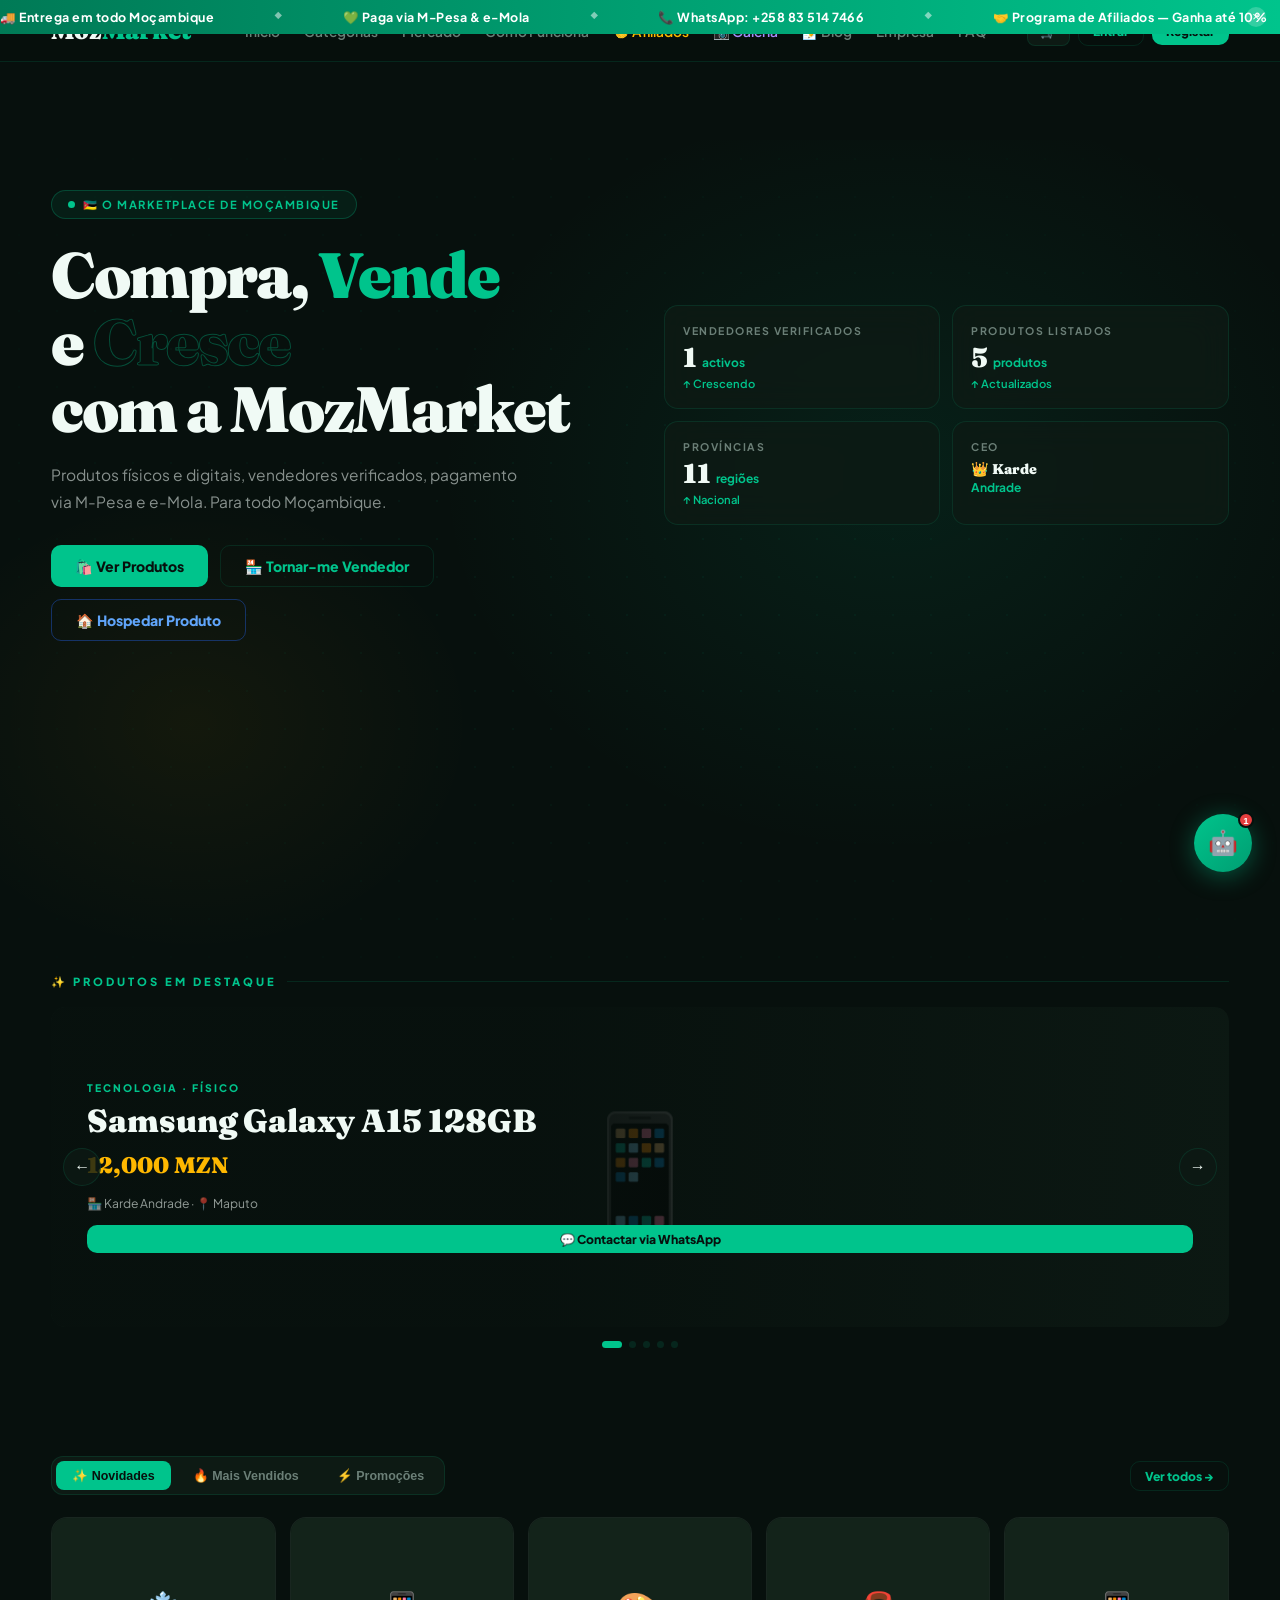
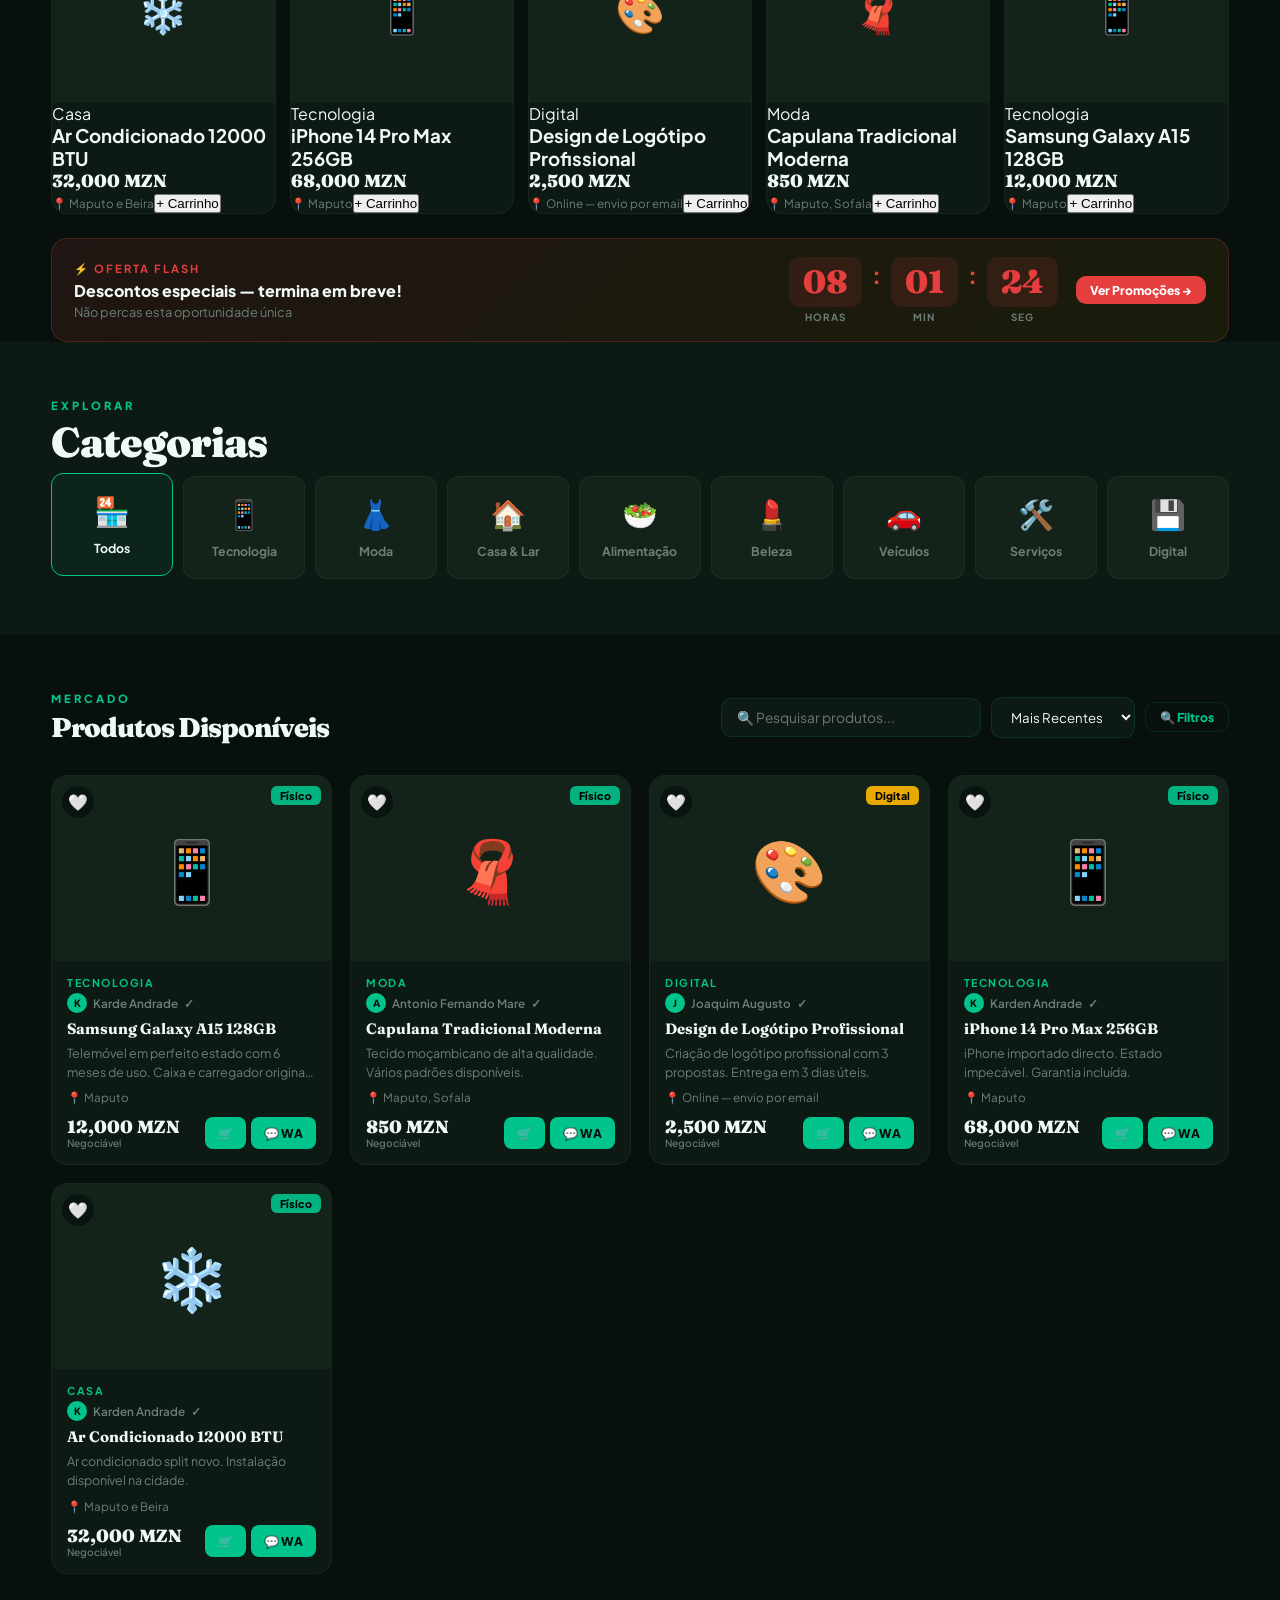
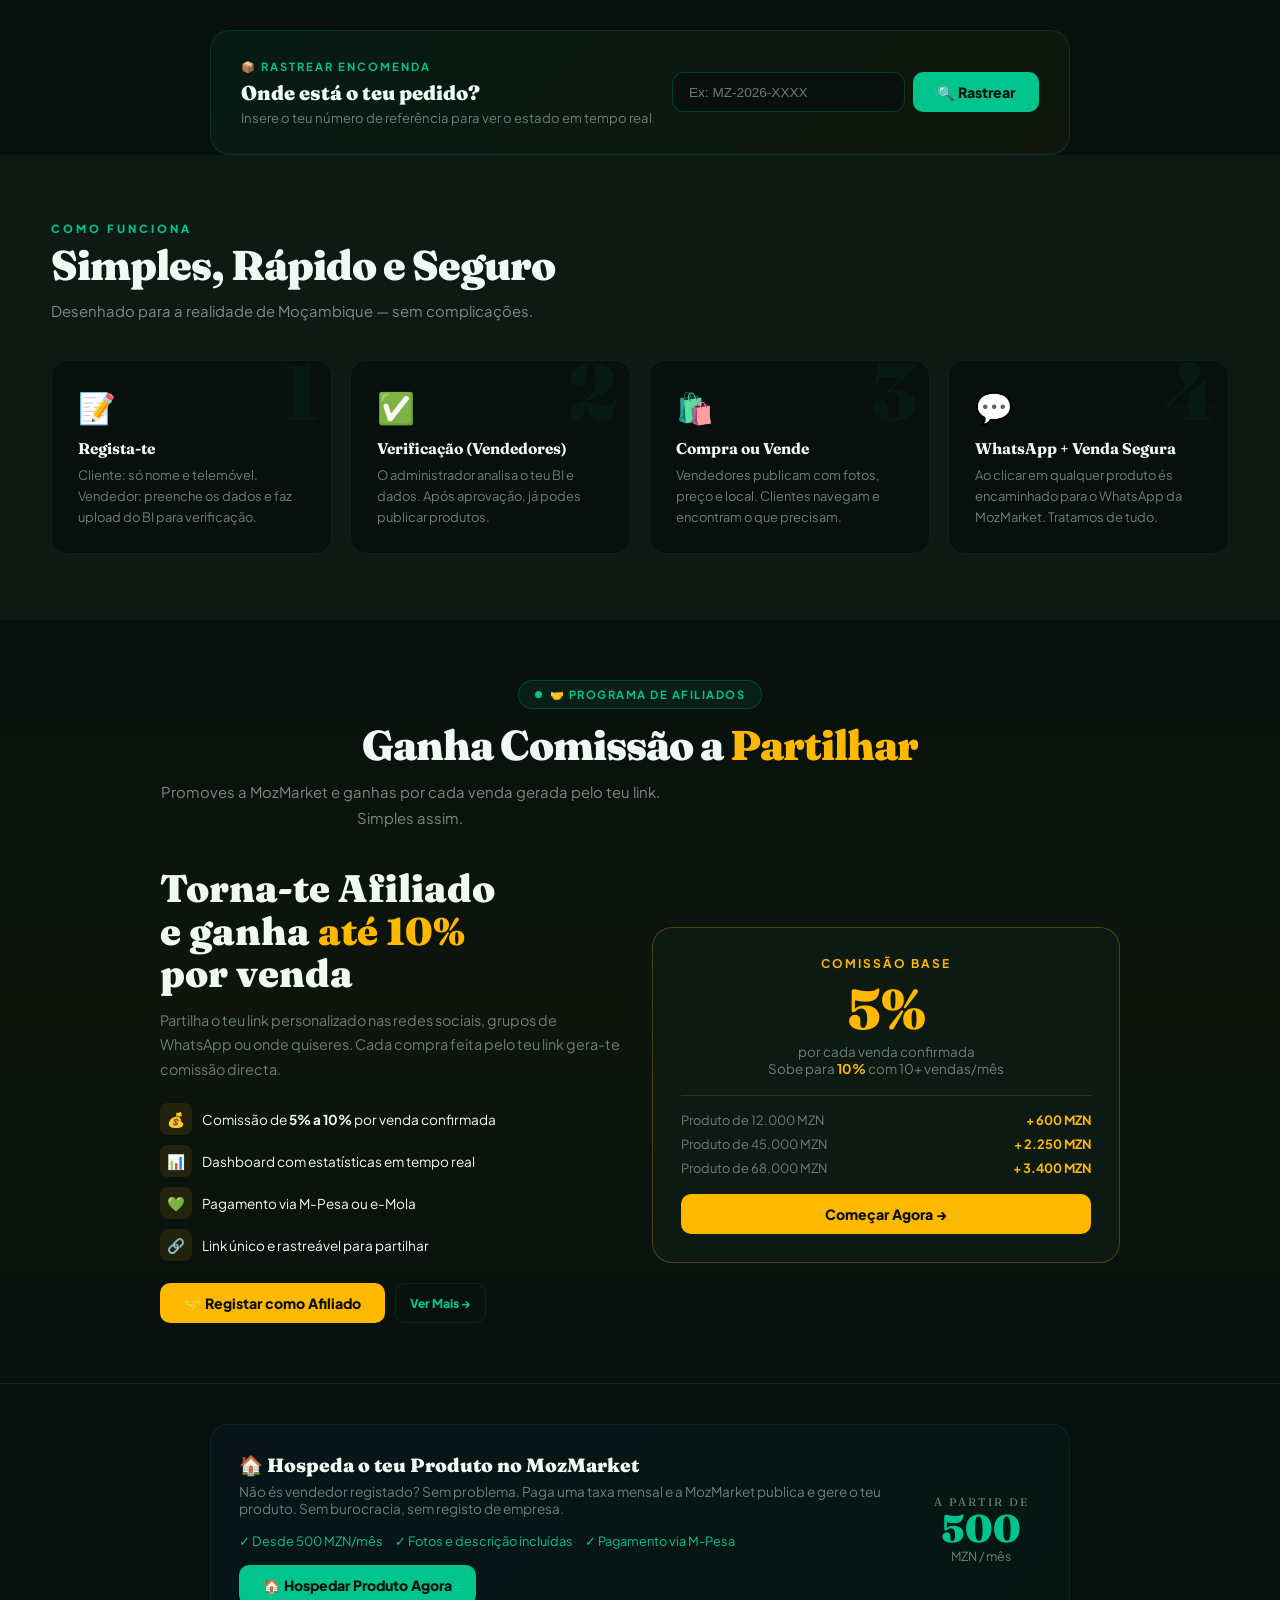
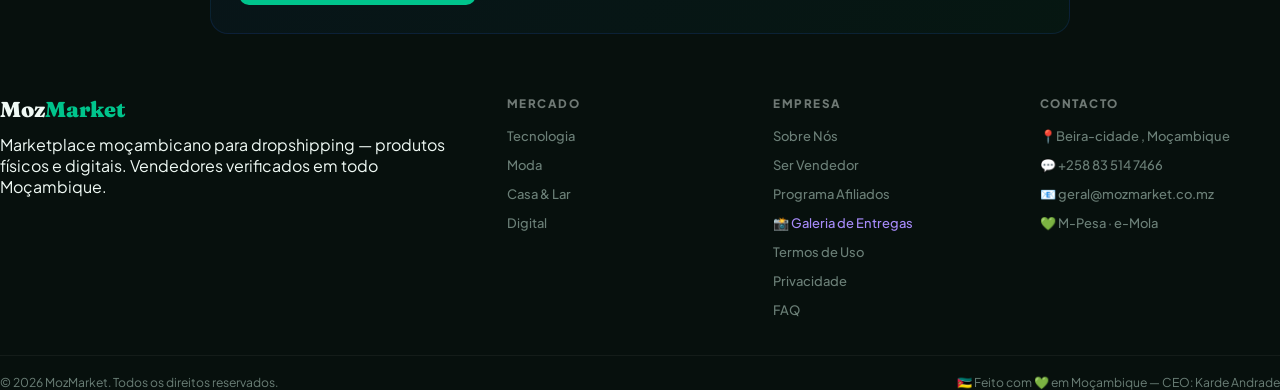
==== commit c28c2fa5: "Fix formatting of link tag in index.html" ====
--- a/index.html
+++ b/index.html
@@ -8,8 +8,7 @@
     <meta name="apple-mobile-web-app-capable" content="yes">
     <meta name="apple-mobile-web-app-status-bar-style" content="black-translucent">
     <title>MozMarket — Dropshipping em Moçambique</title>
-    <link
-        href="https://fonts.googleapis.com/css2?family=Fraunces:opsz,wght@9..144,700;9..144,900&family=Plus+Jakarta+Sans:wght@300;400;500;600;700;800&display=swap"
+    <link href="https://fonts.googleapis.com/css2?family=Fraunces:opsz,wght@9..144,700;9..144,900&family=Plus+Jakarta+Sans:wght@300;400;500;600;700;800&display=swap"
         rel="stylesheet">
 
     <link rel="stylesheet" href="styles.css">
@@ -2409,4 +2408,4 @@
     <script src="app.js"></script>
 </body>
 
-</html>+</html>
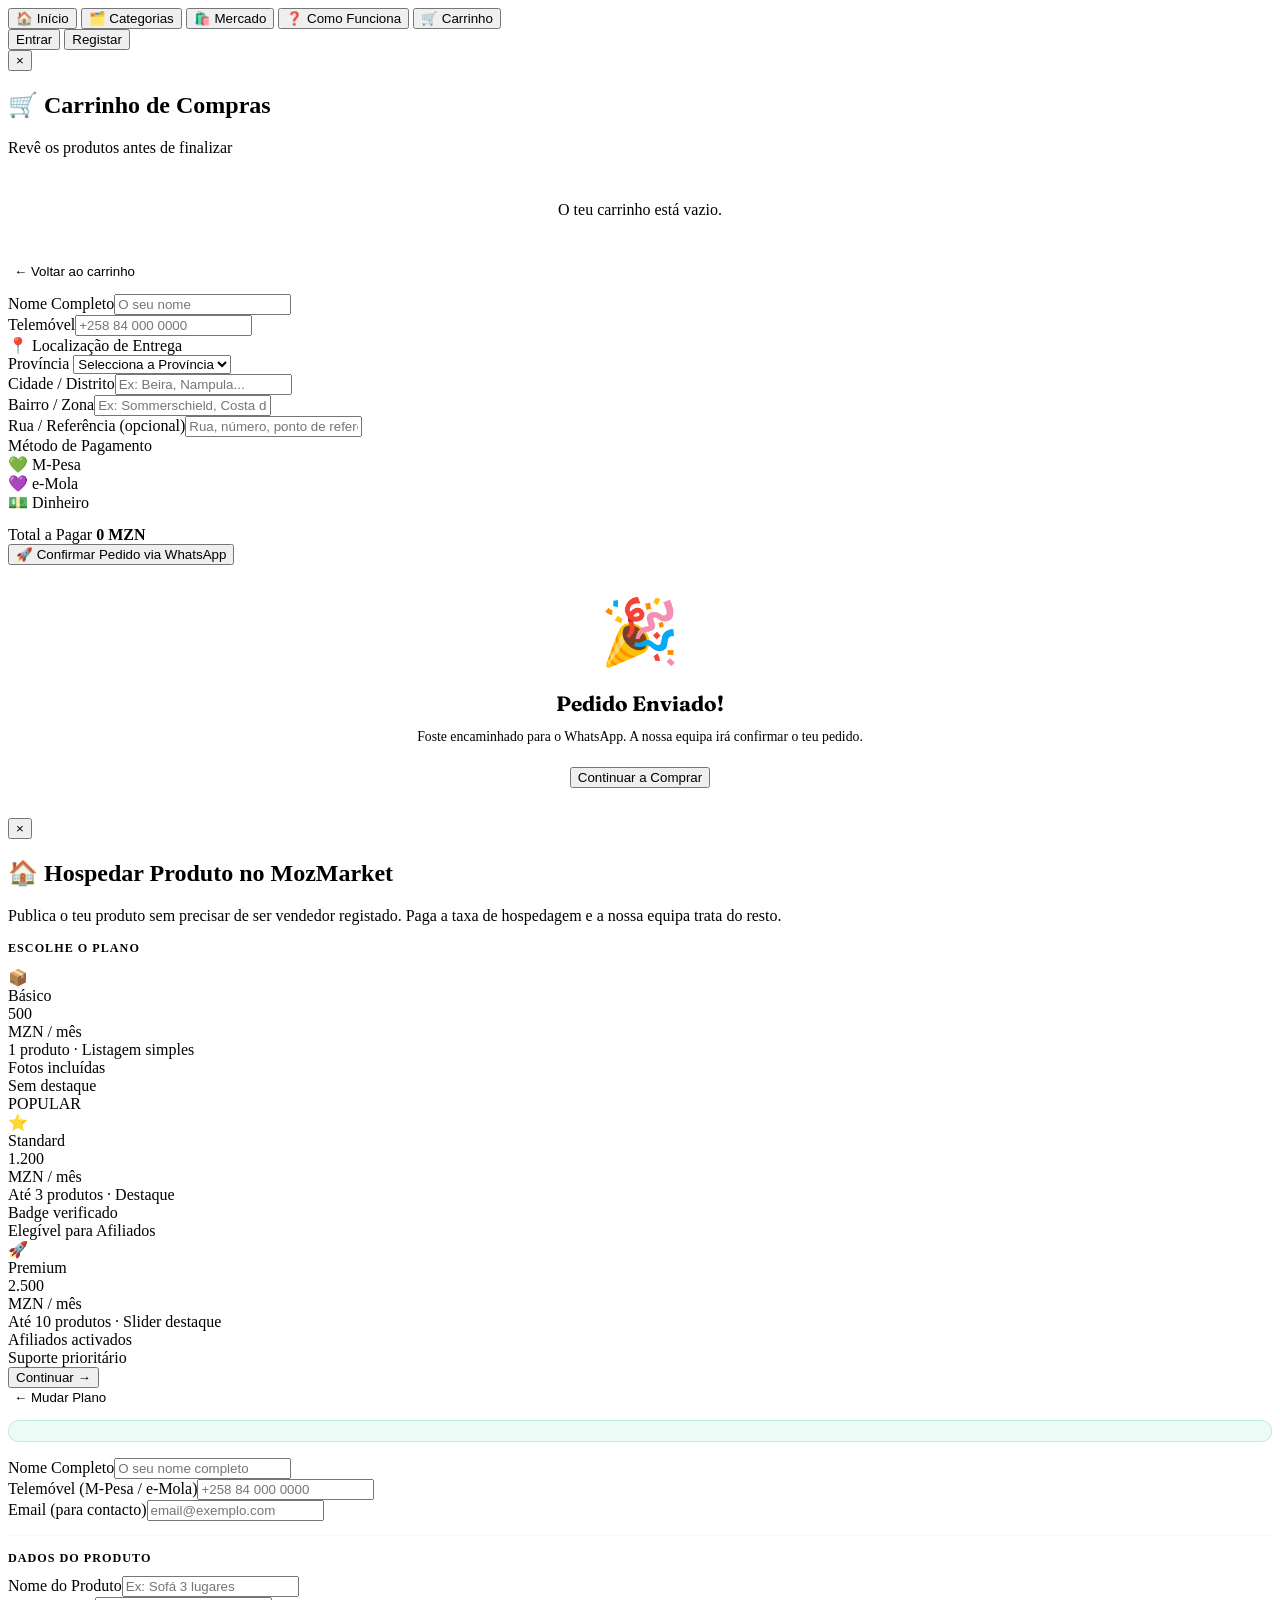
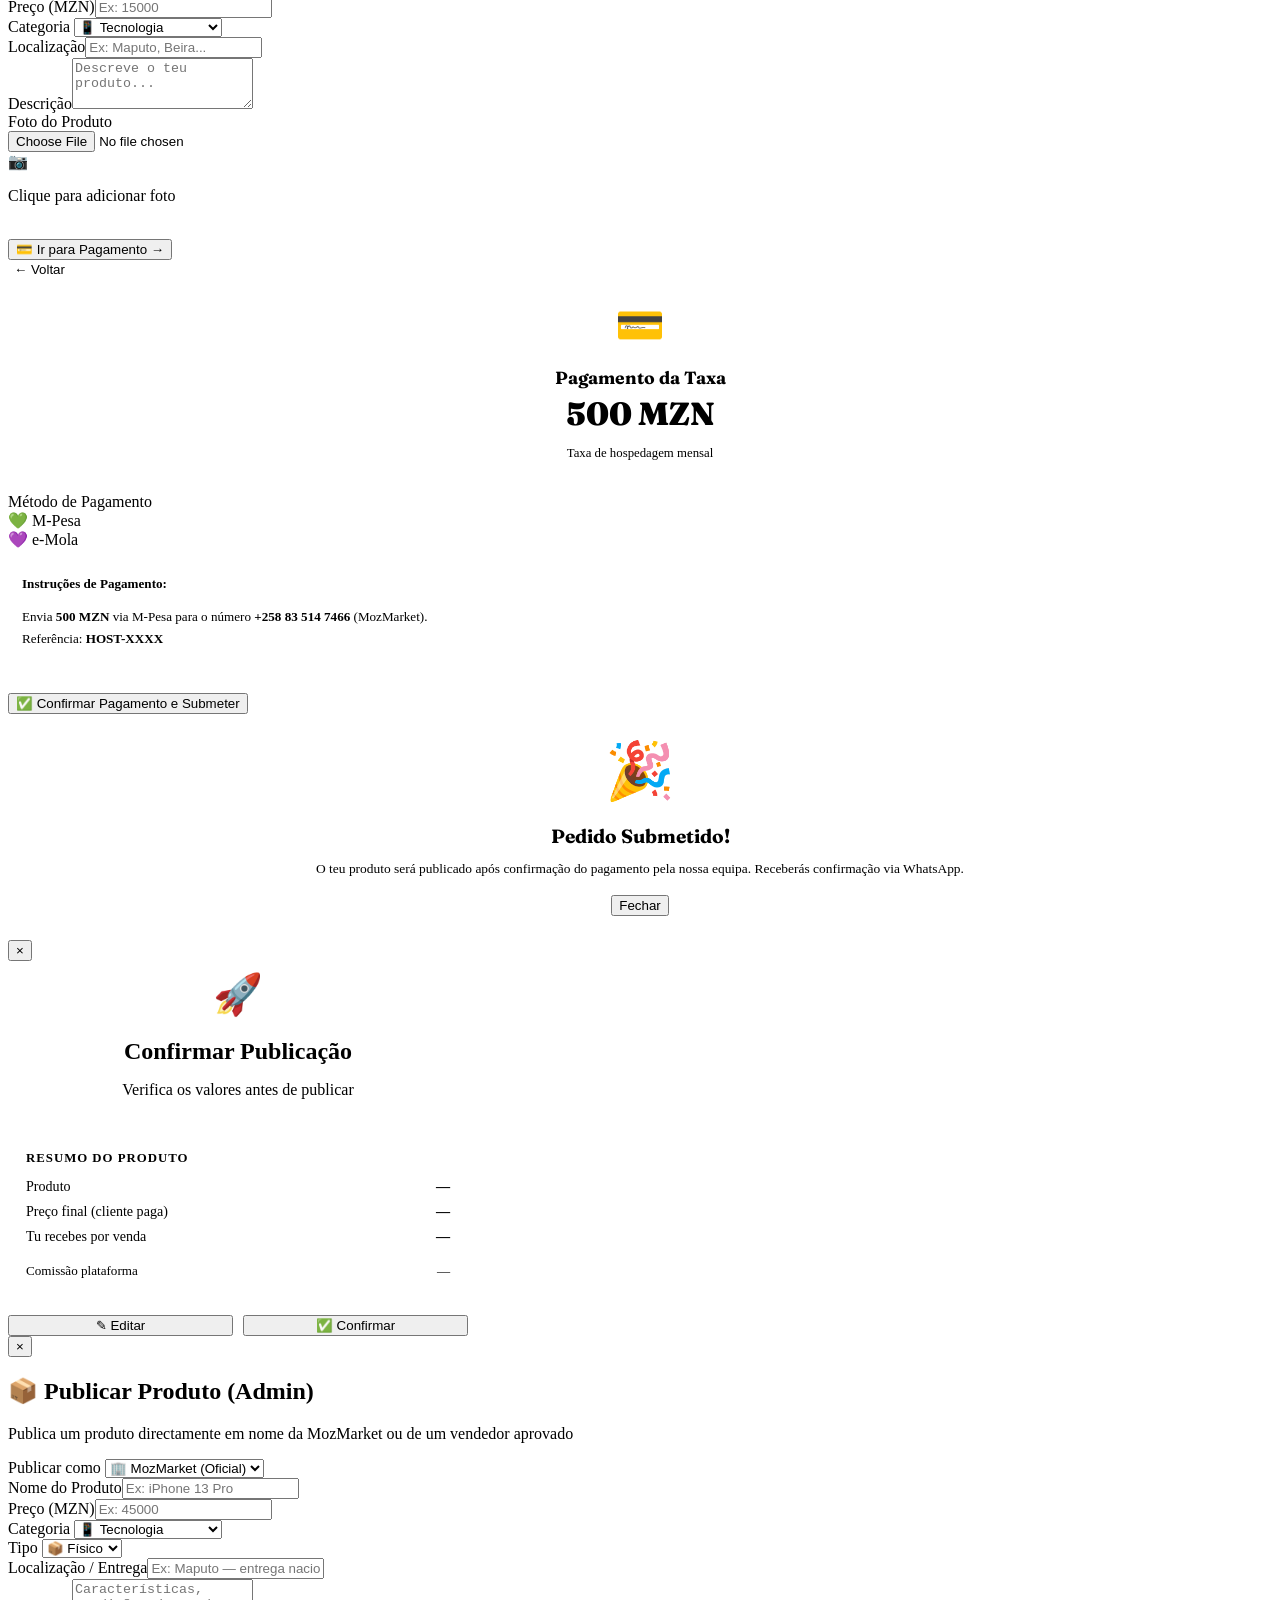
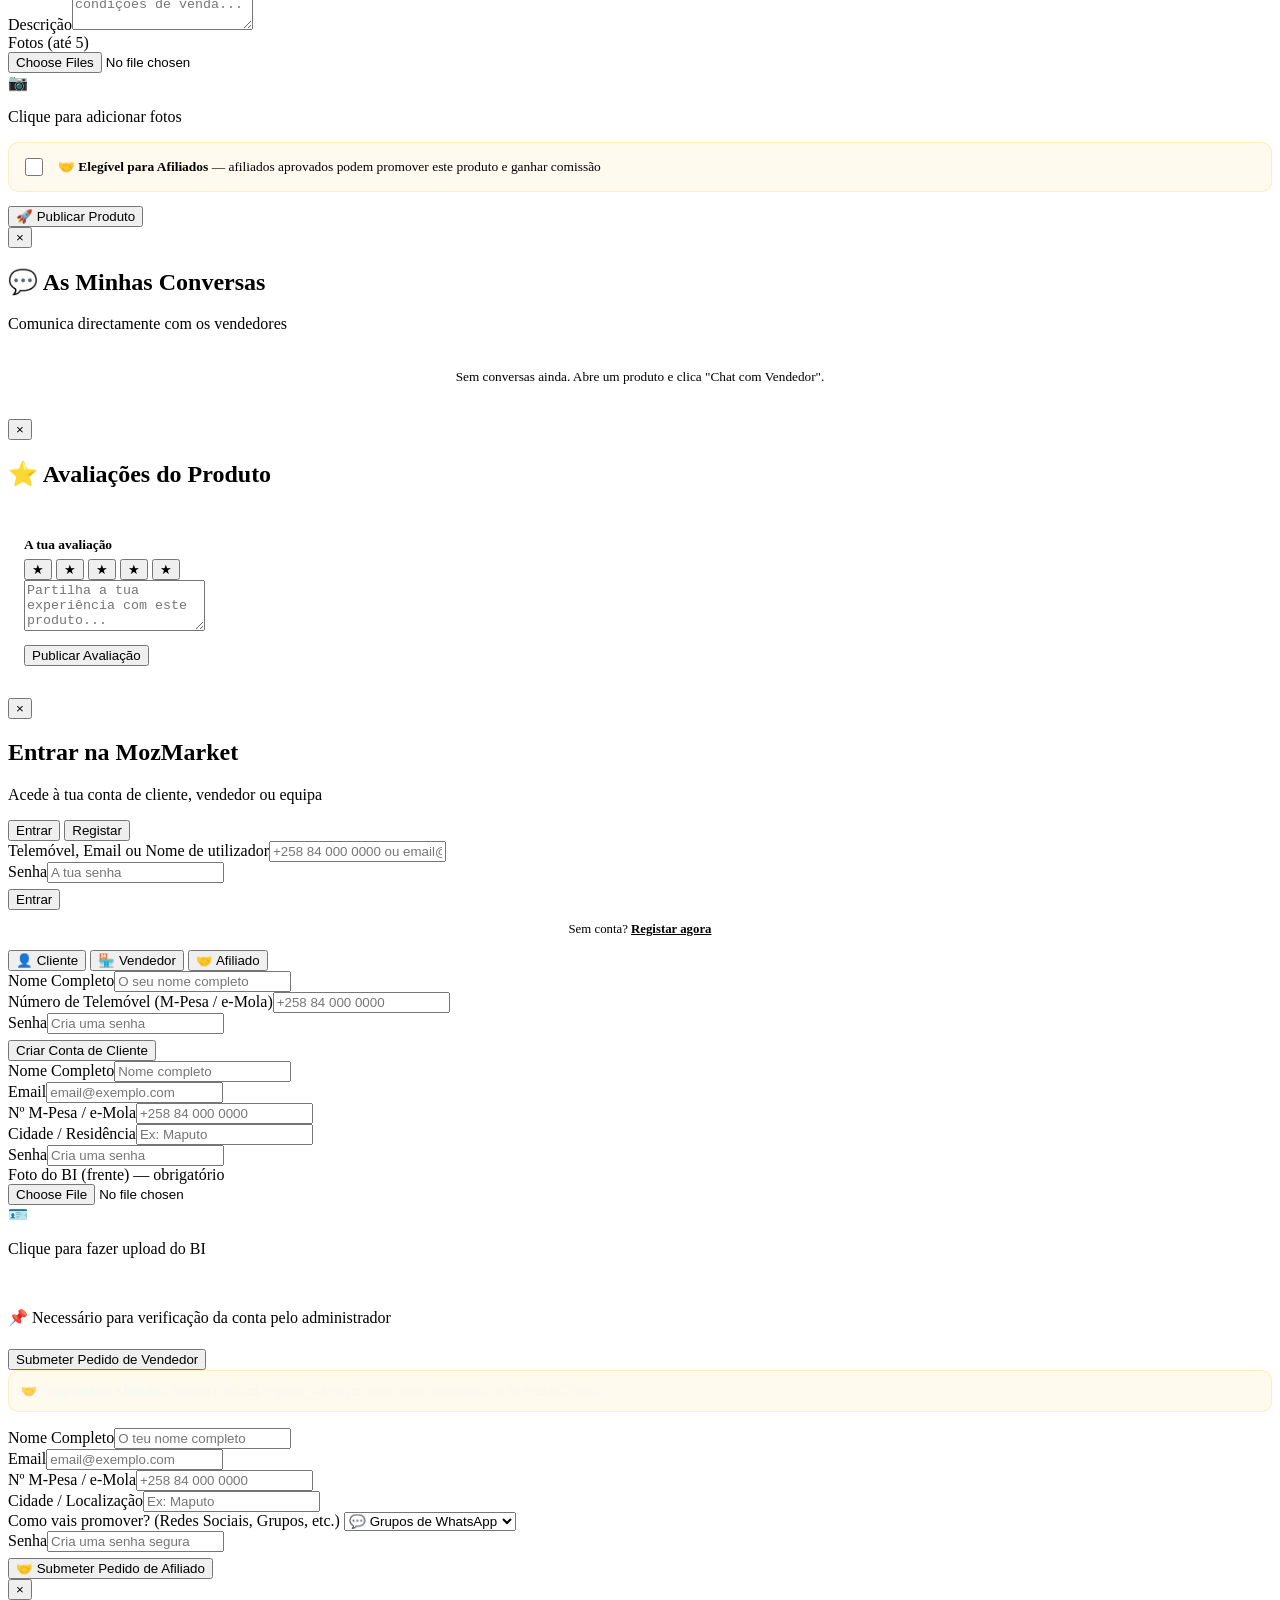
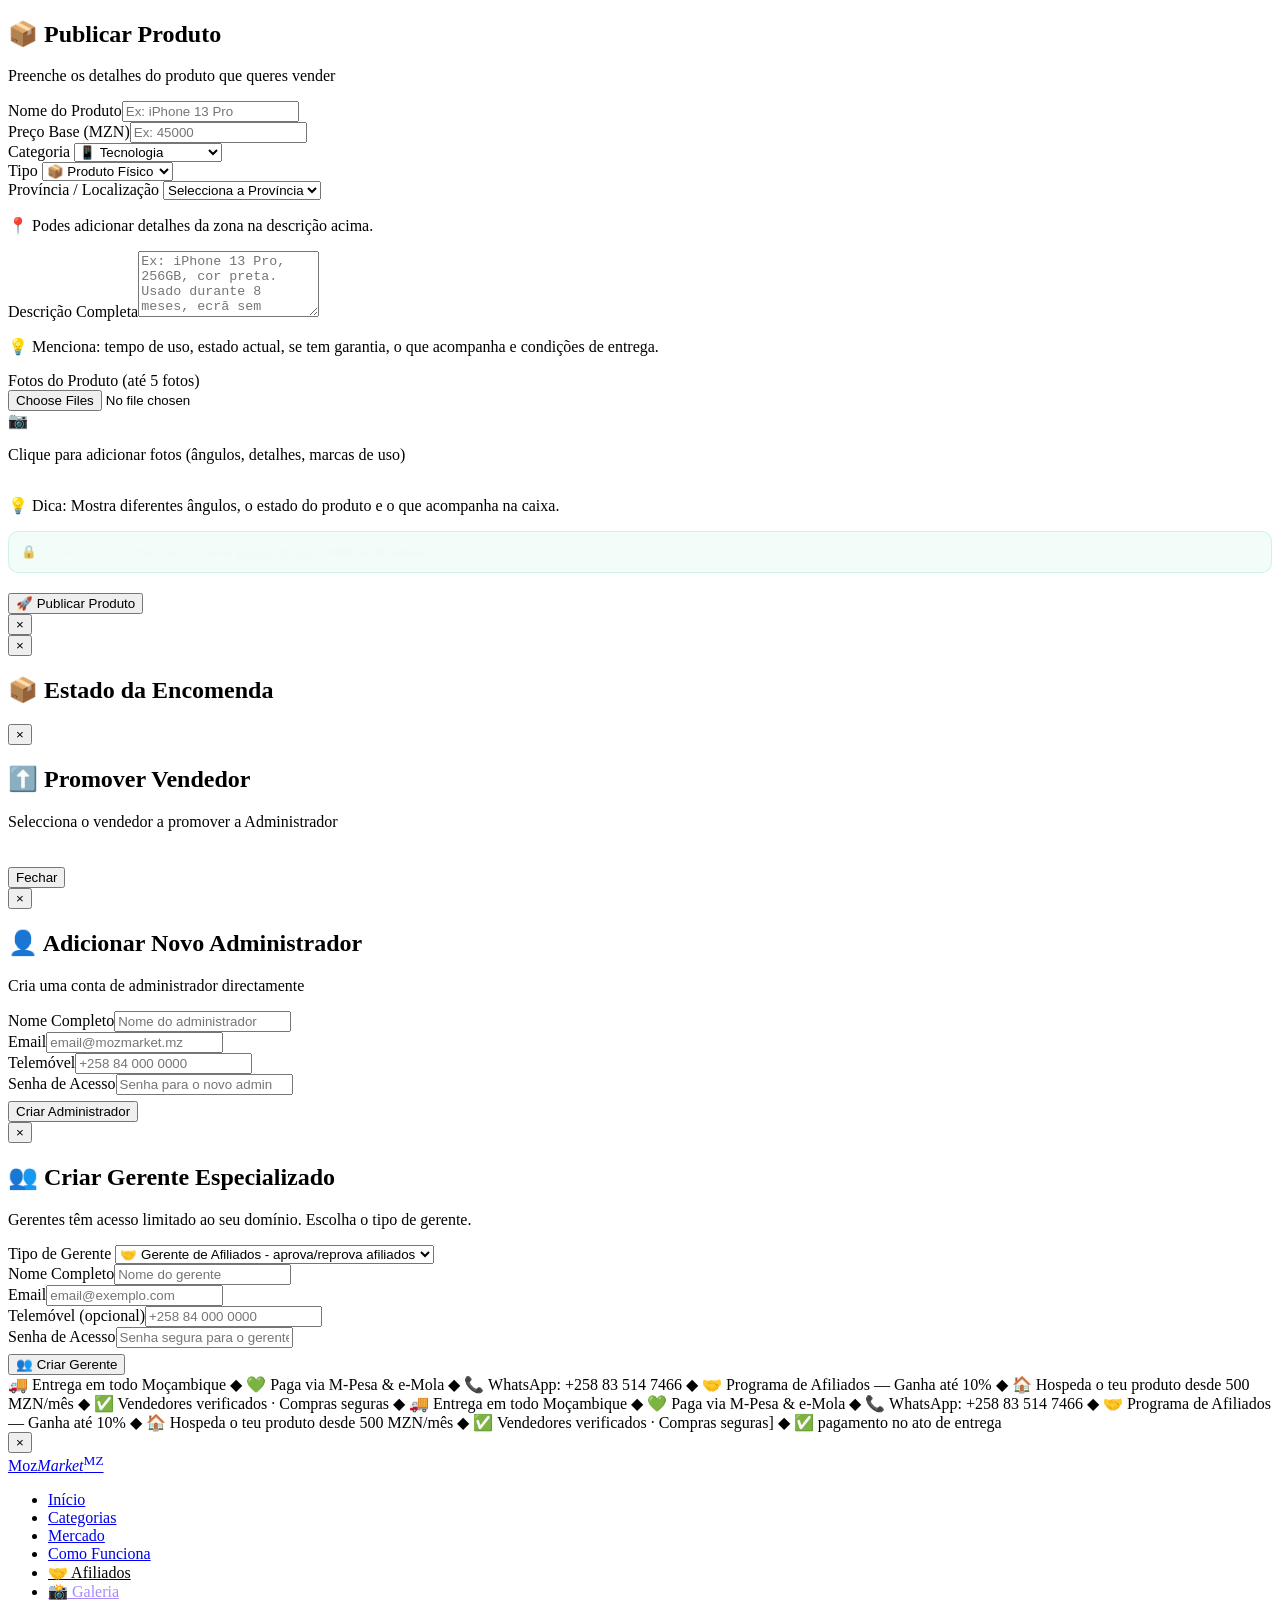
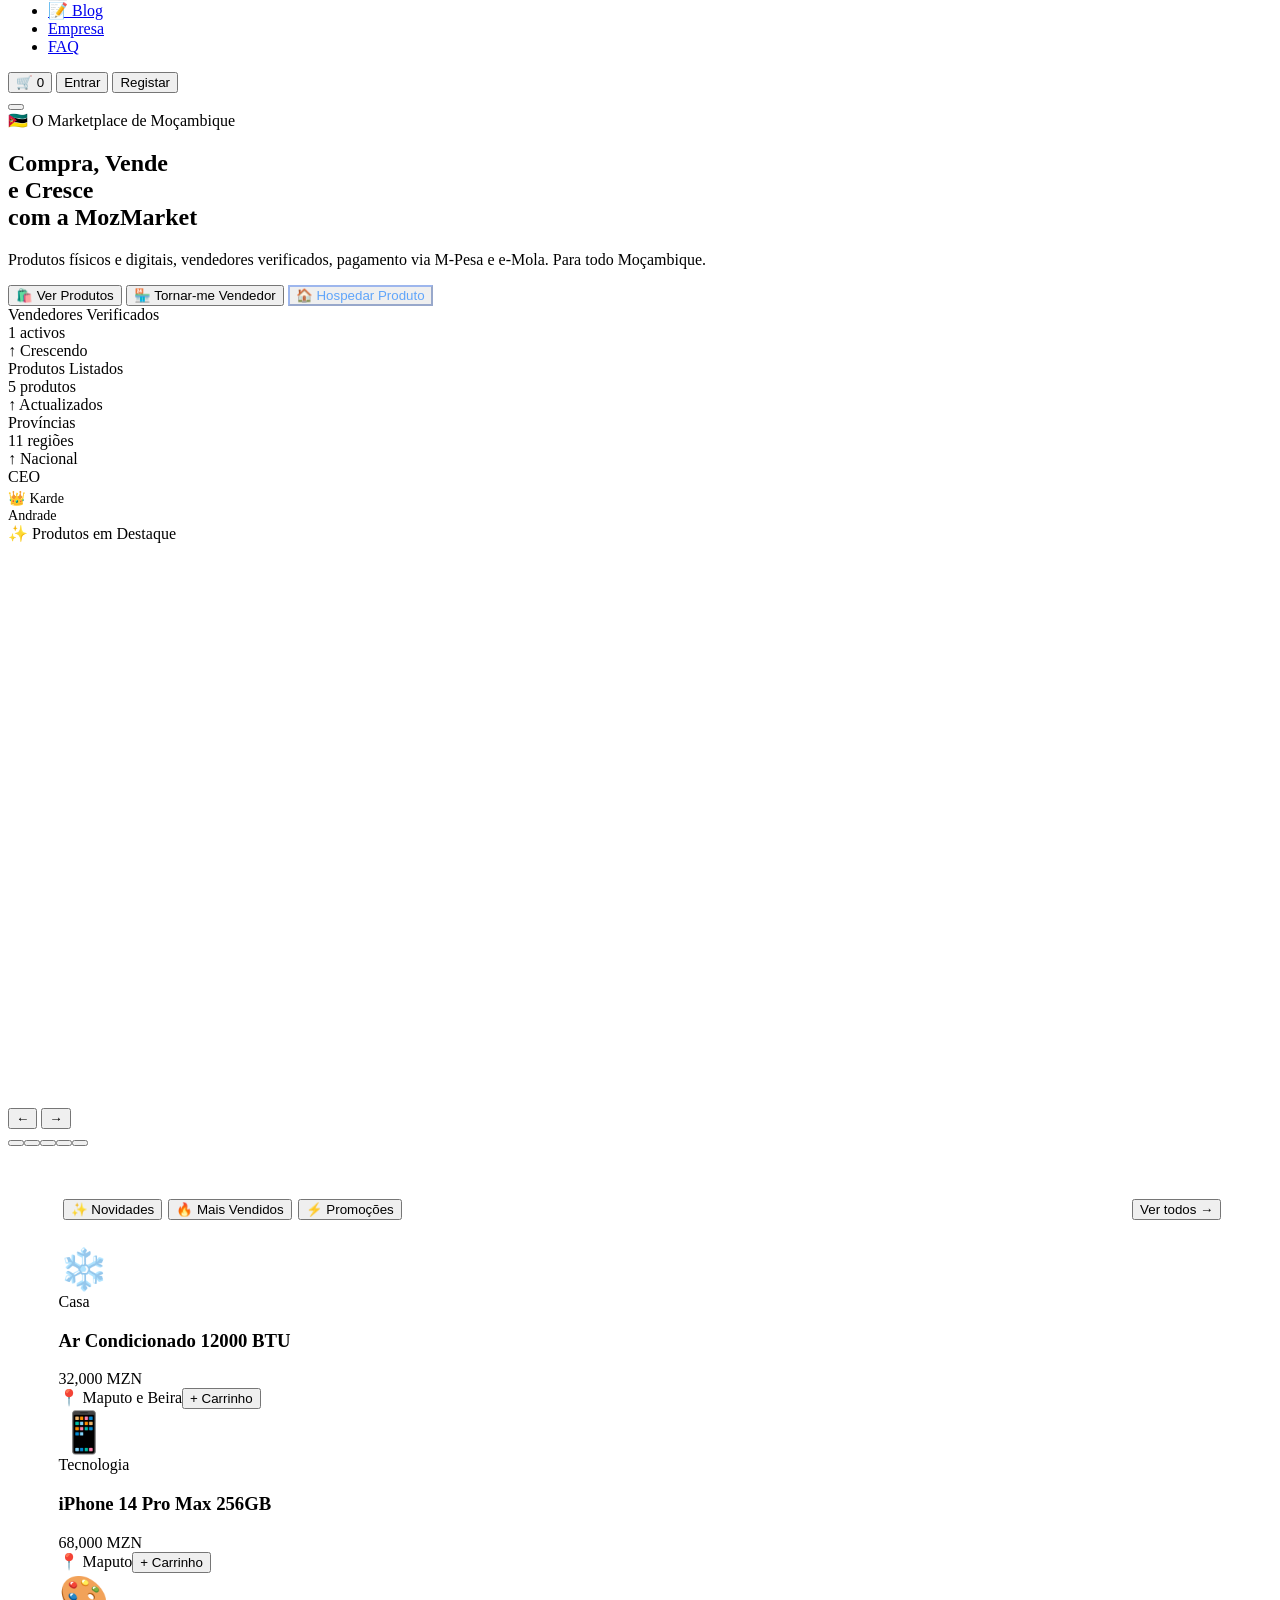
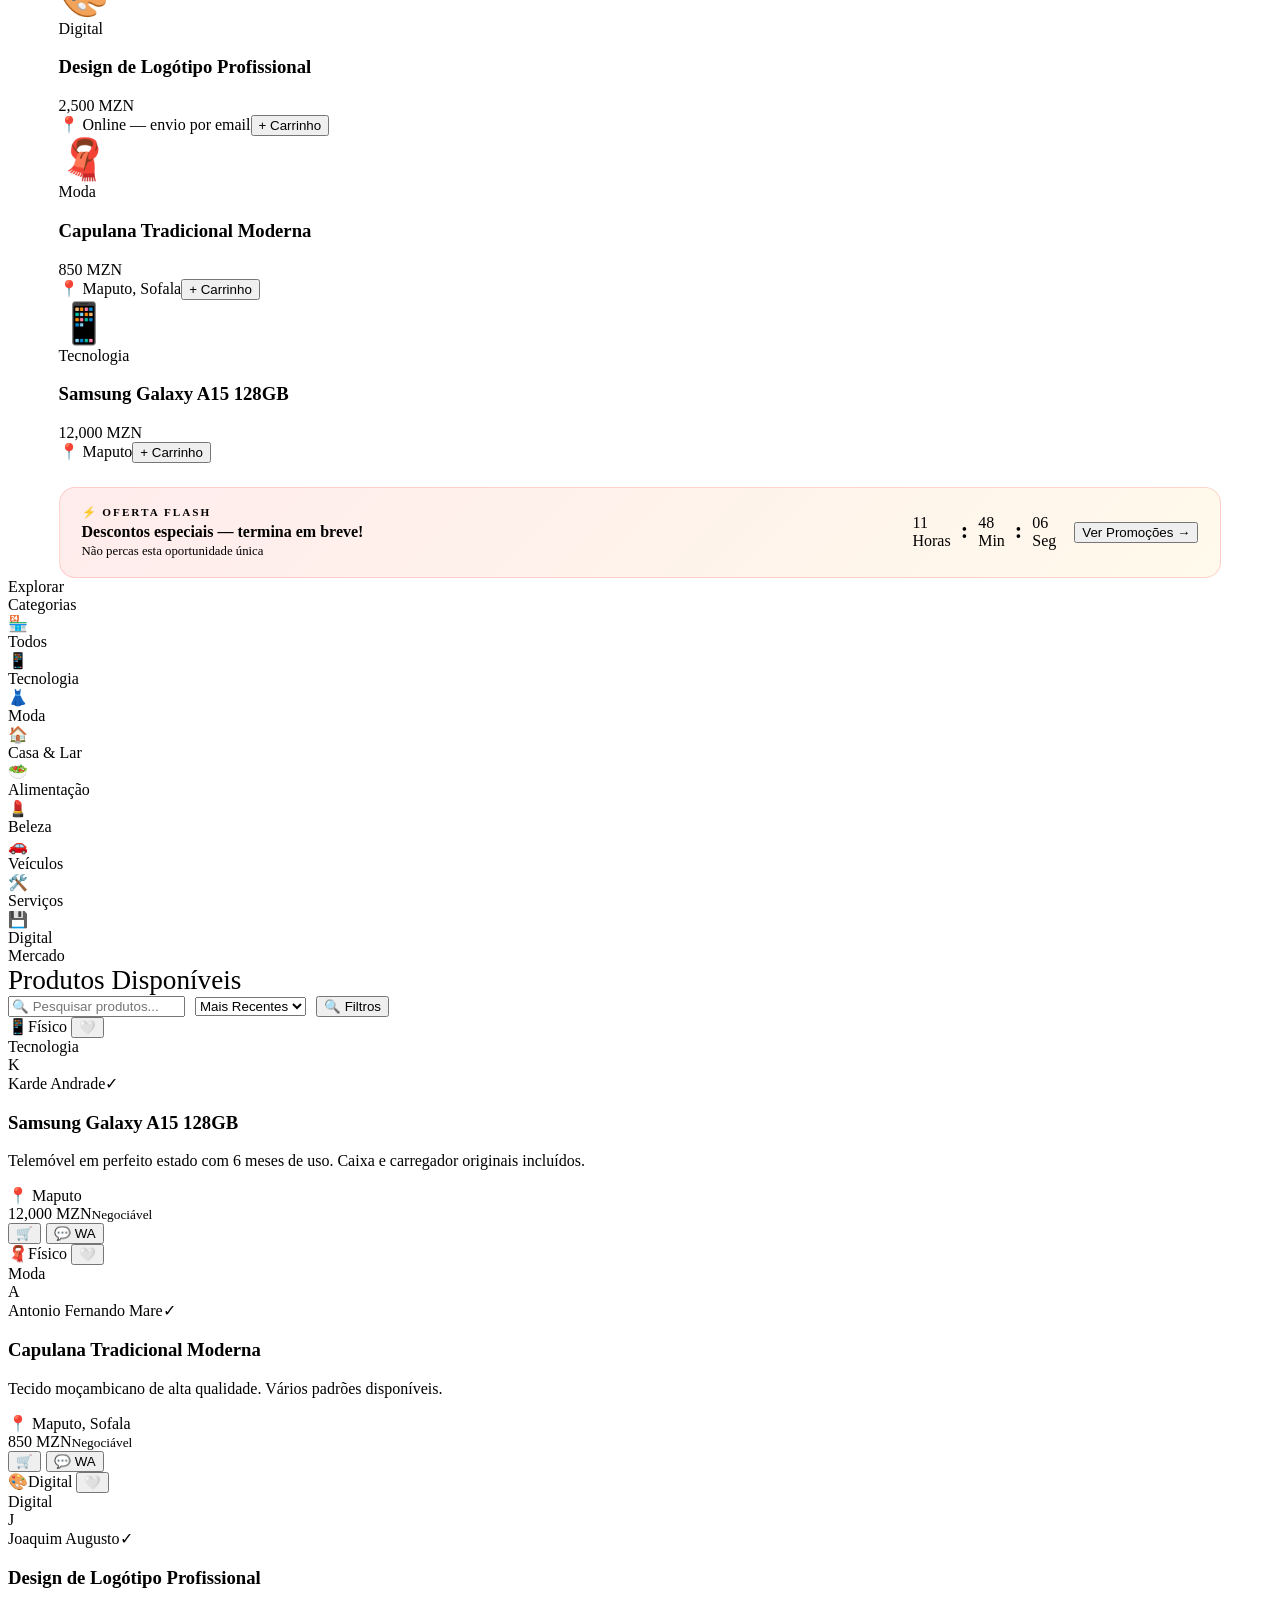
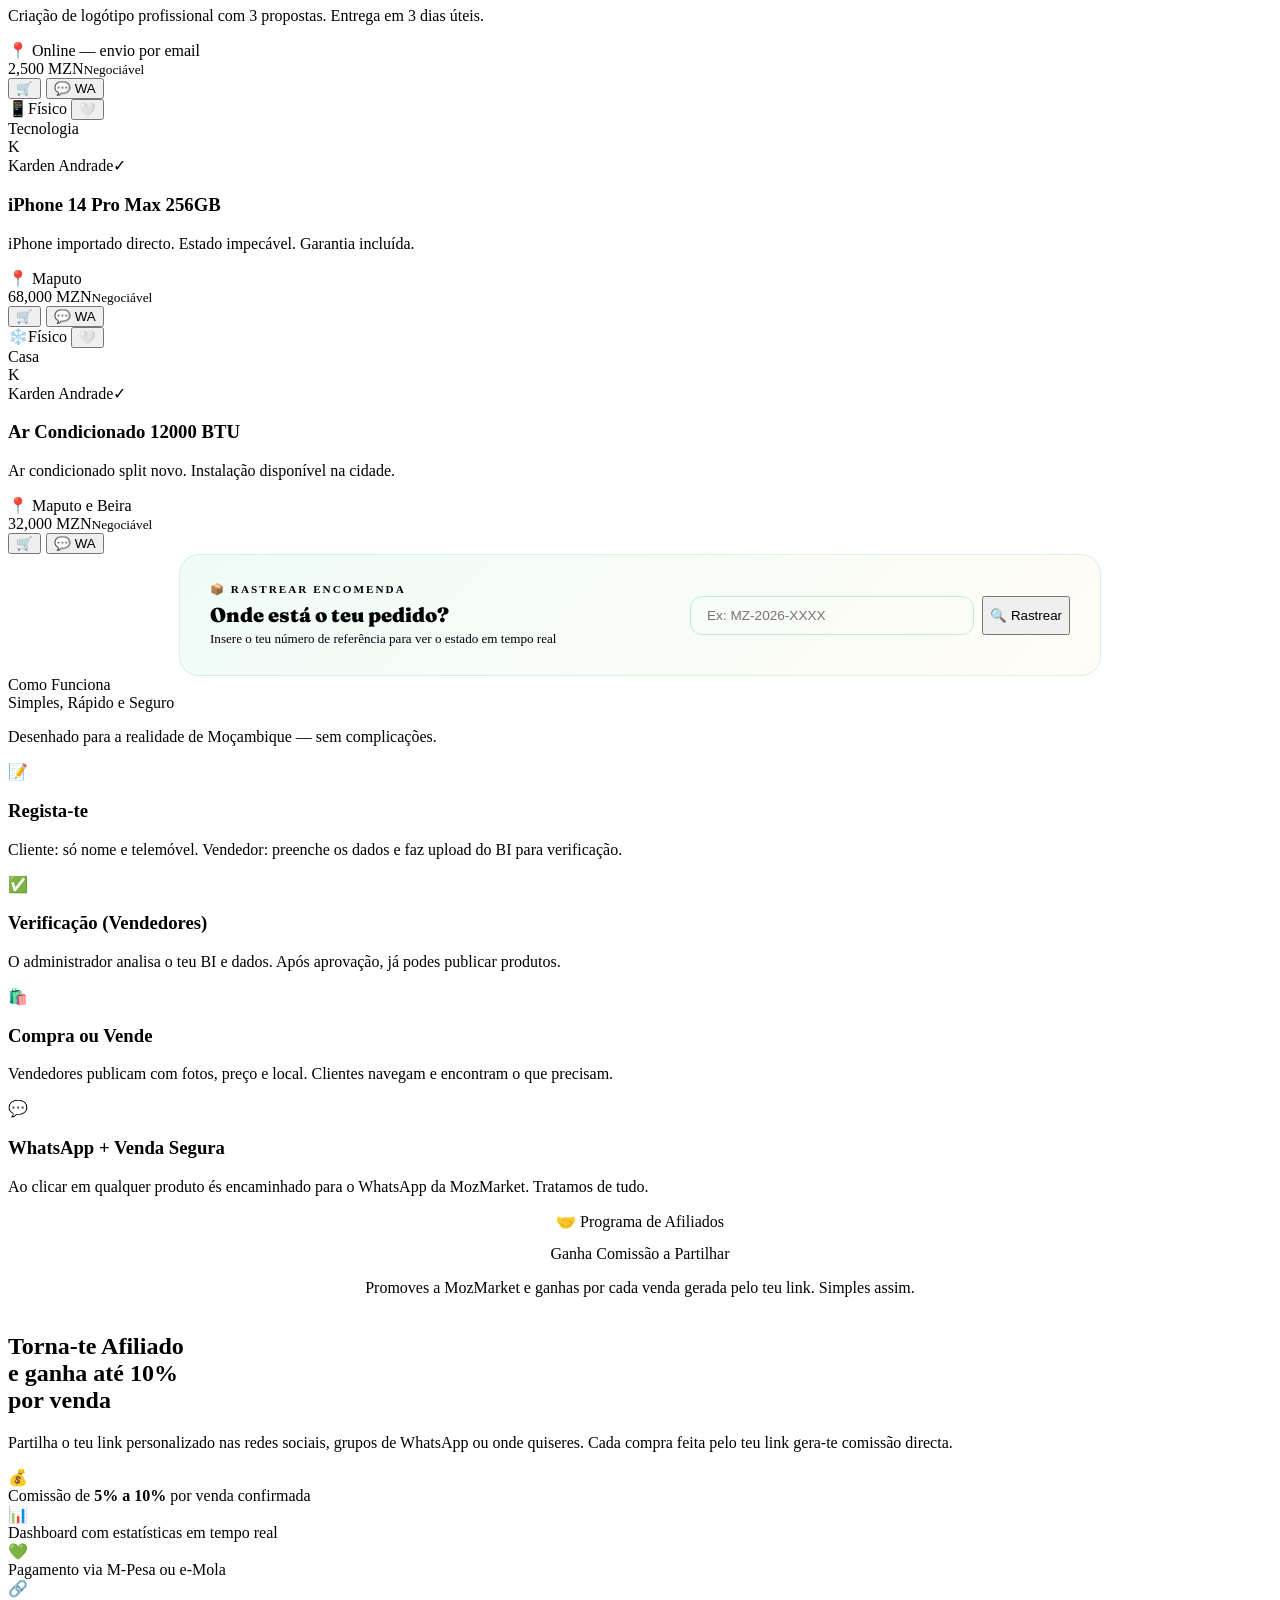
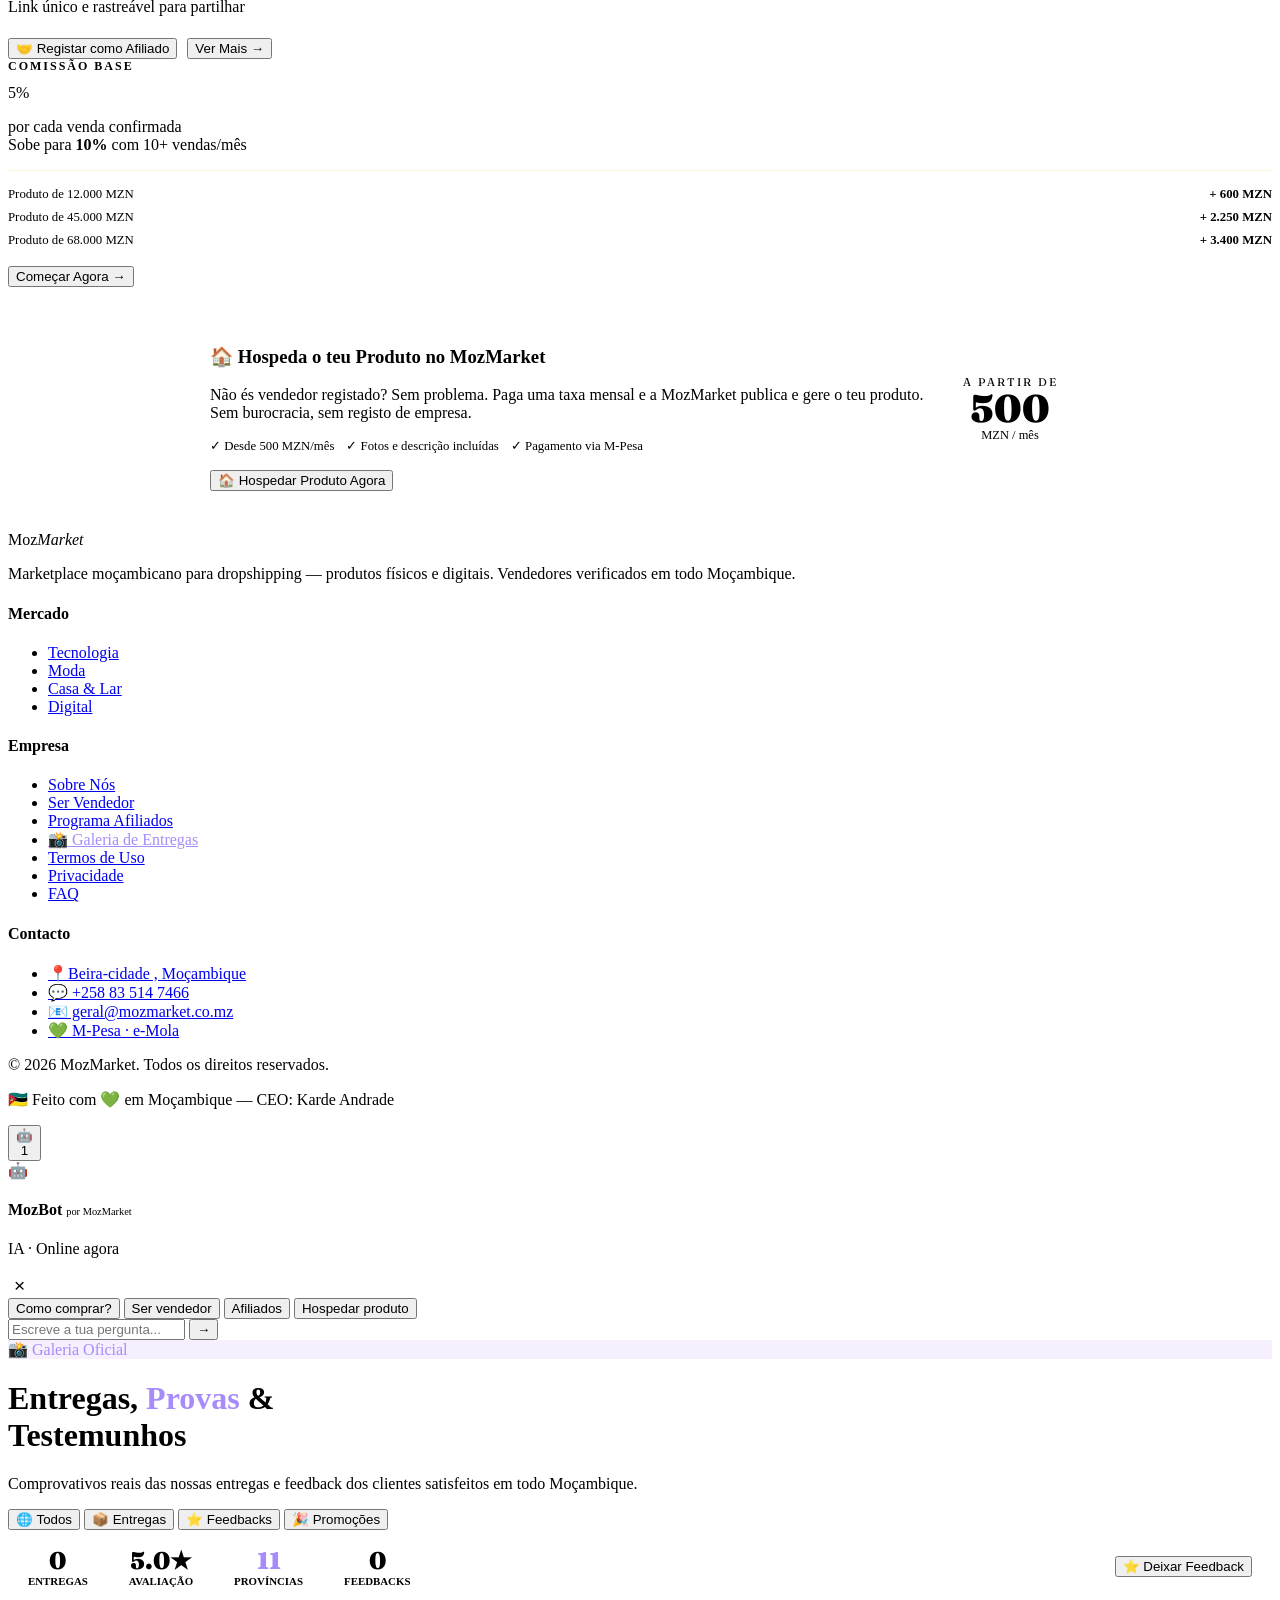
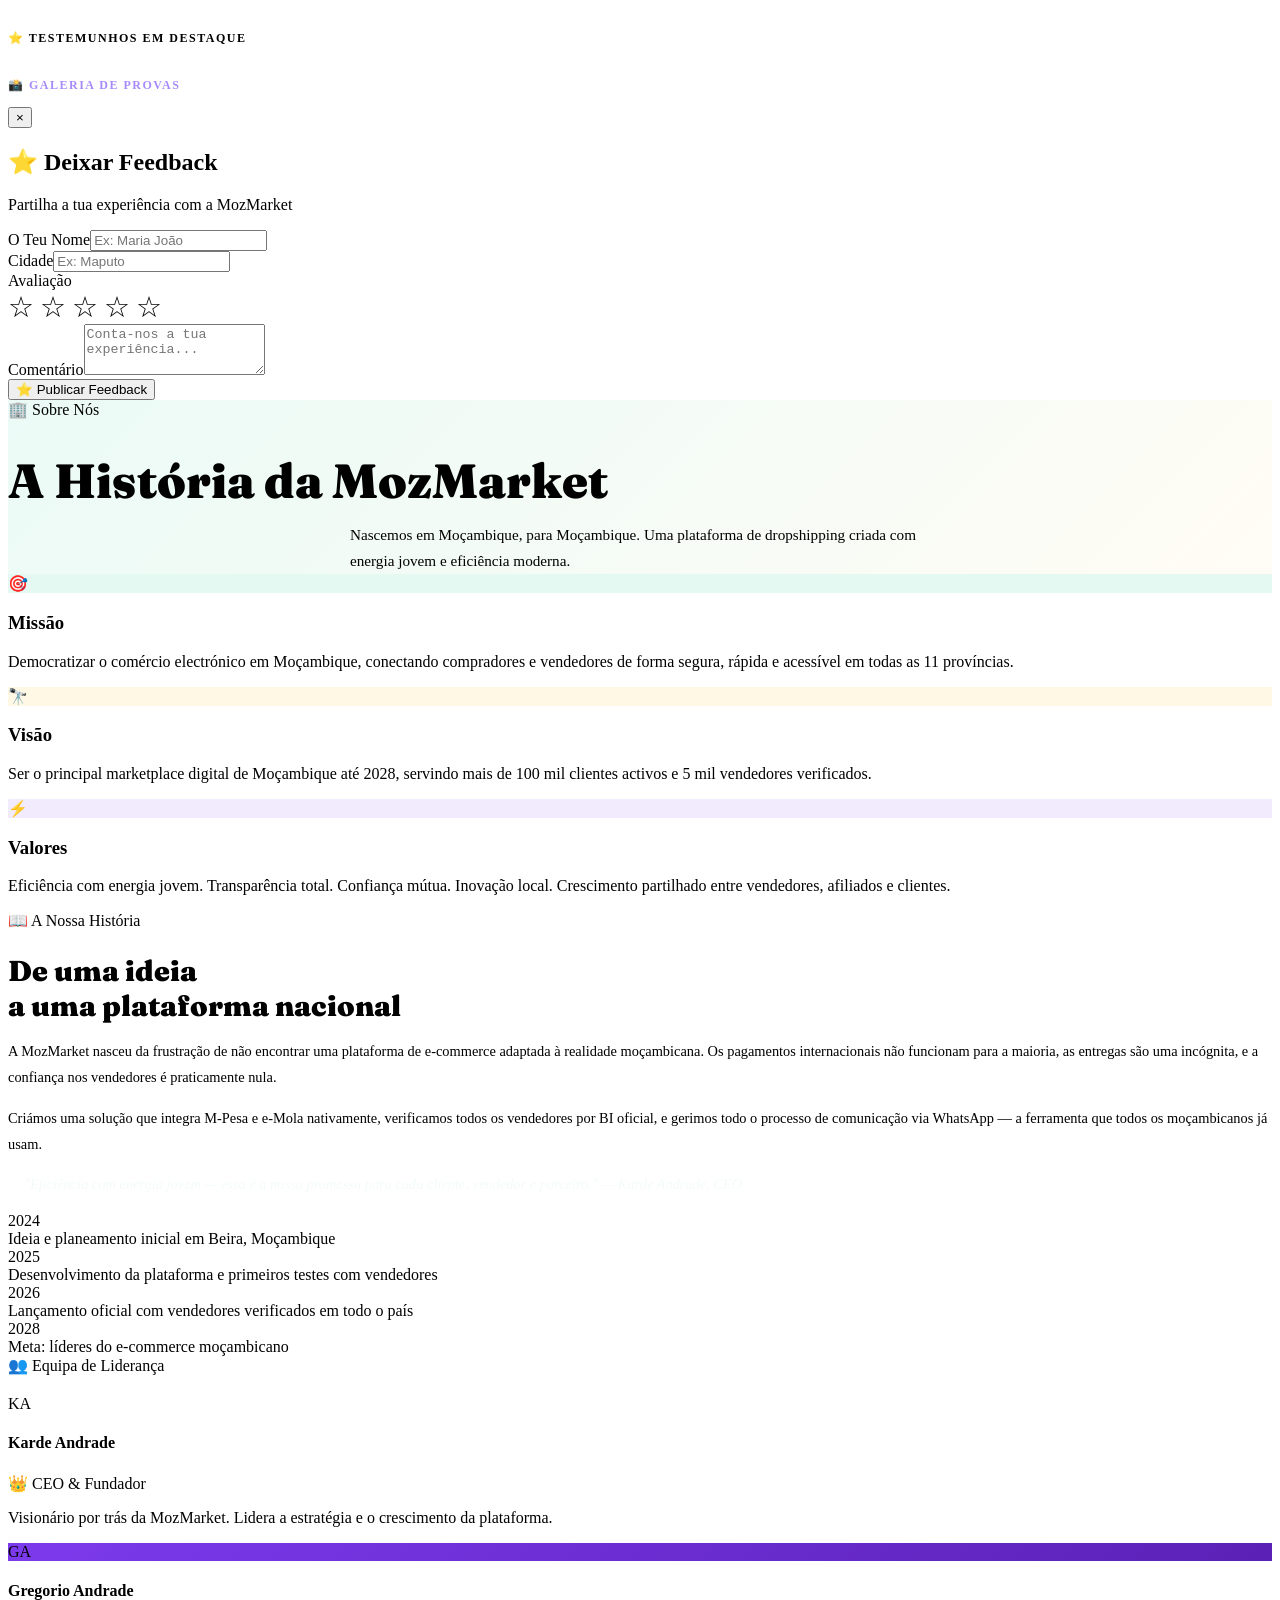
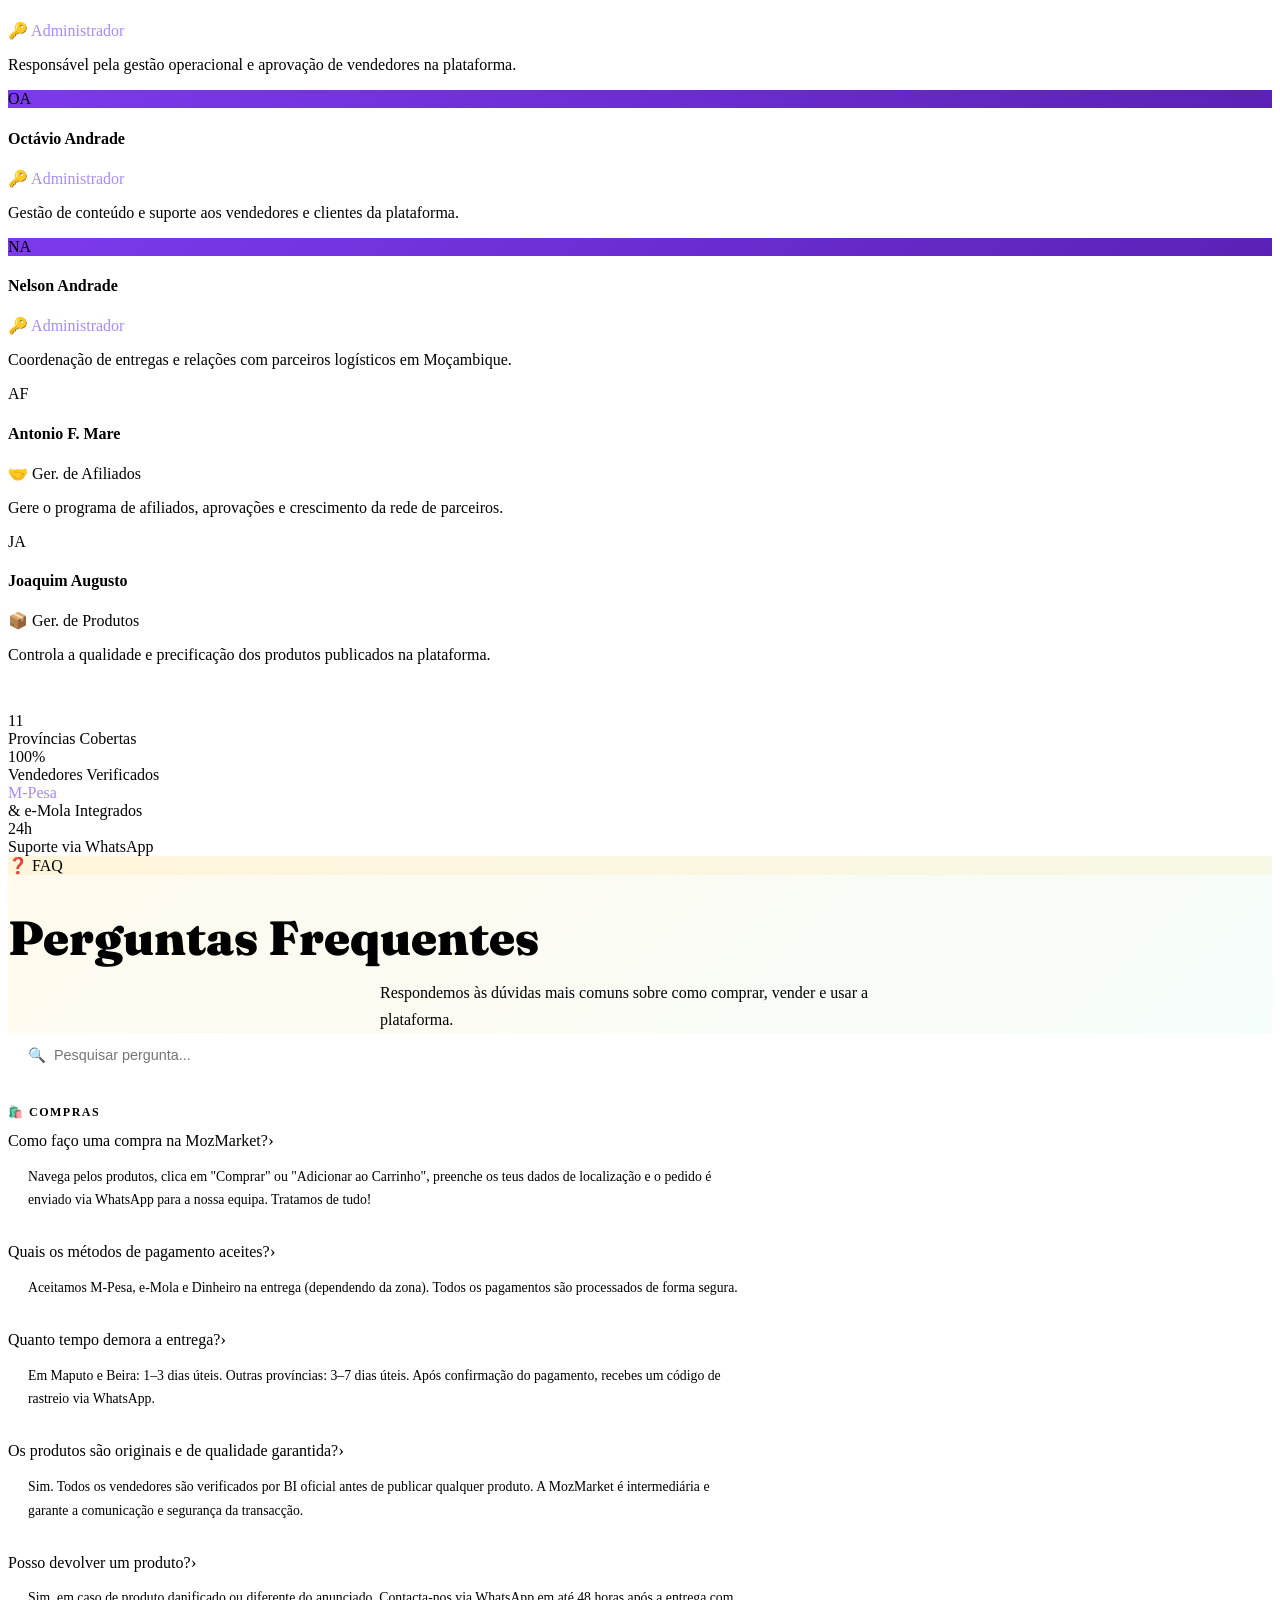
==== commit 04ee7387: "Update stylesheet link from styles.css to style.css" ====
--- a/index.html
+++ b/index.html
@@ -11,7 +11,7 @@
     <link href="https://fonts.googleapis.com/css2?family=Fraunces:opsz,wght@9..144,700;9..144,900&family=Plus+Jakarta+Sans:wght@300;400;500;600;700;800&display=swap"
         rel="stylesheet">
 
-    <link rel="stylesheet" href="styles.css">
+    <link rel="stylesheet" href="style.css">
 </head>
 
 <body>
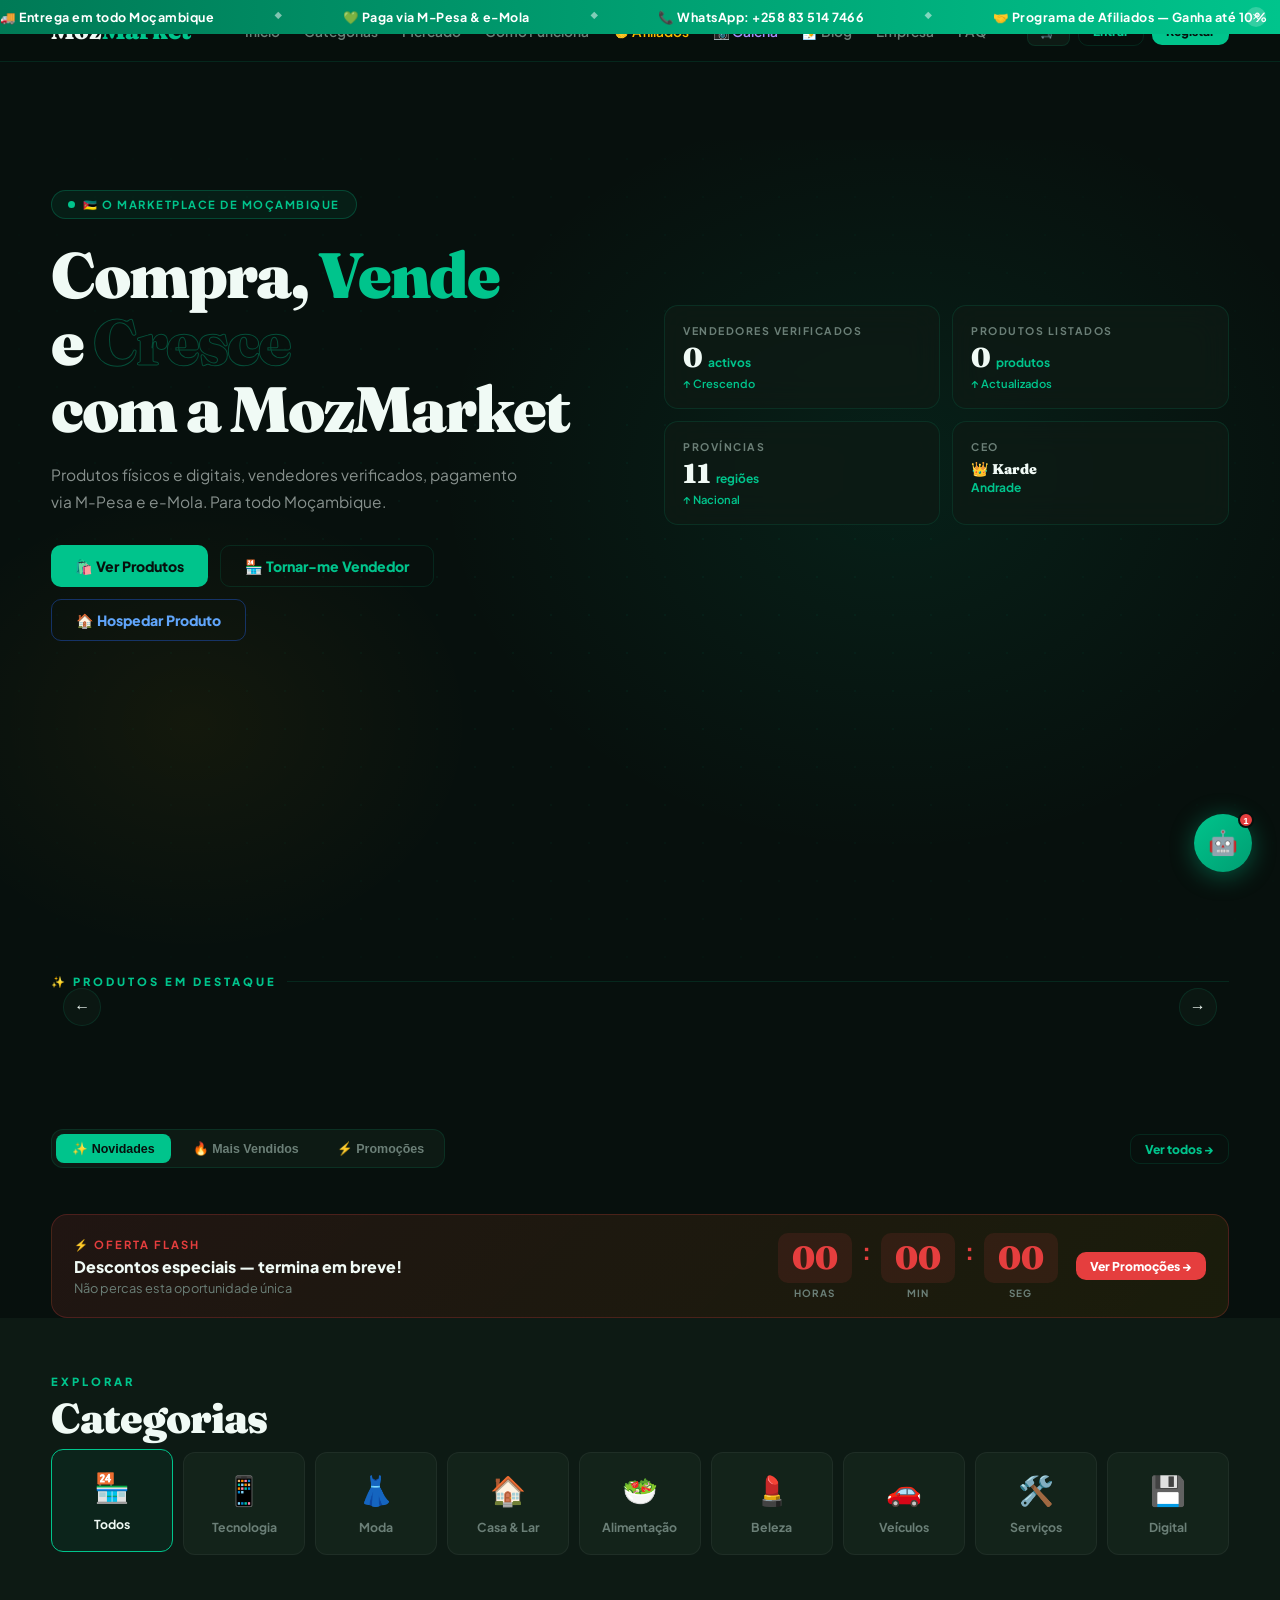
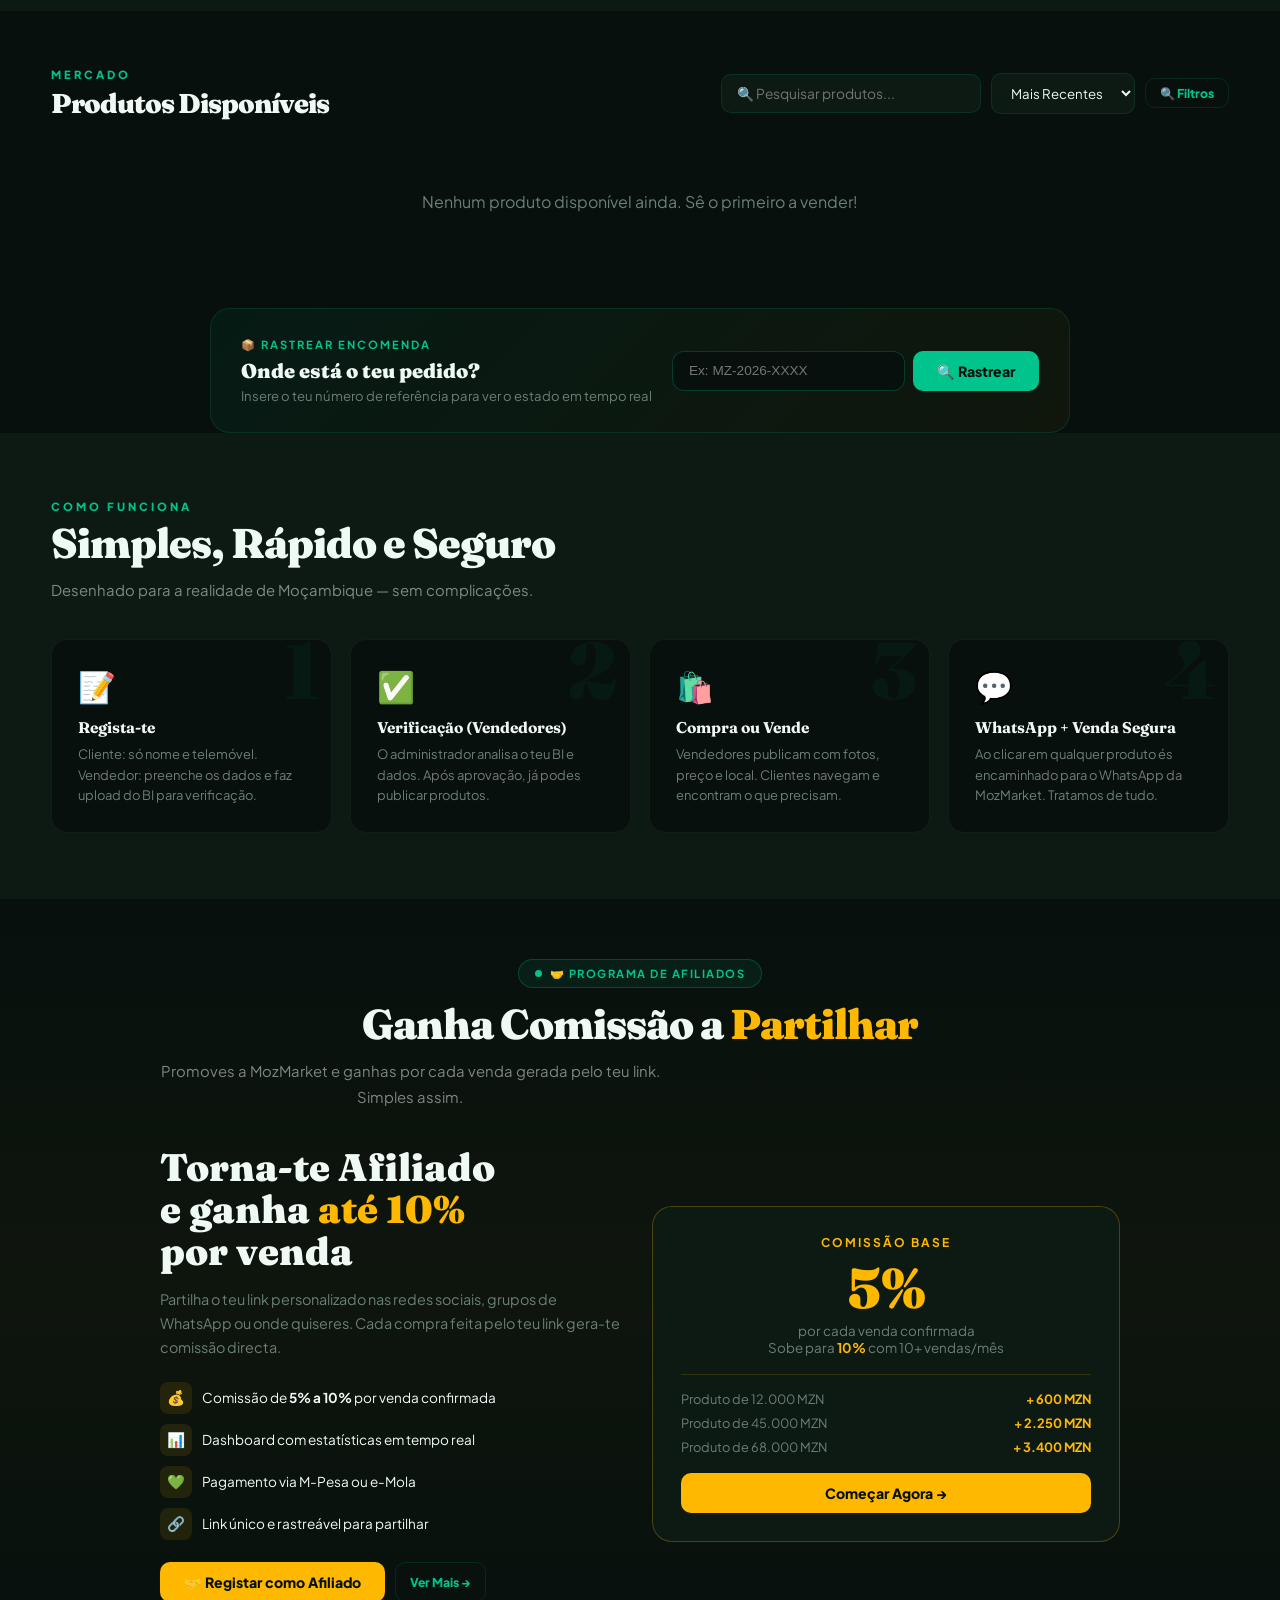
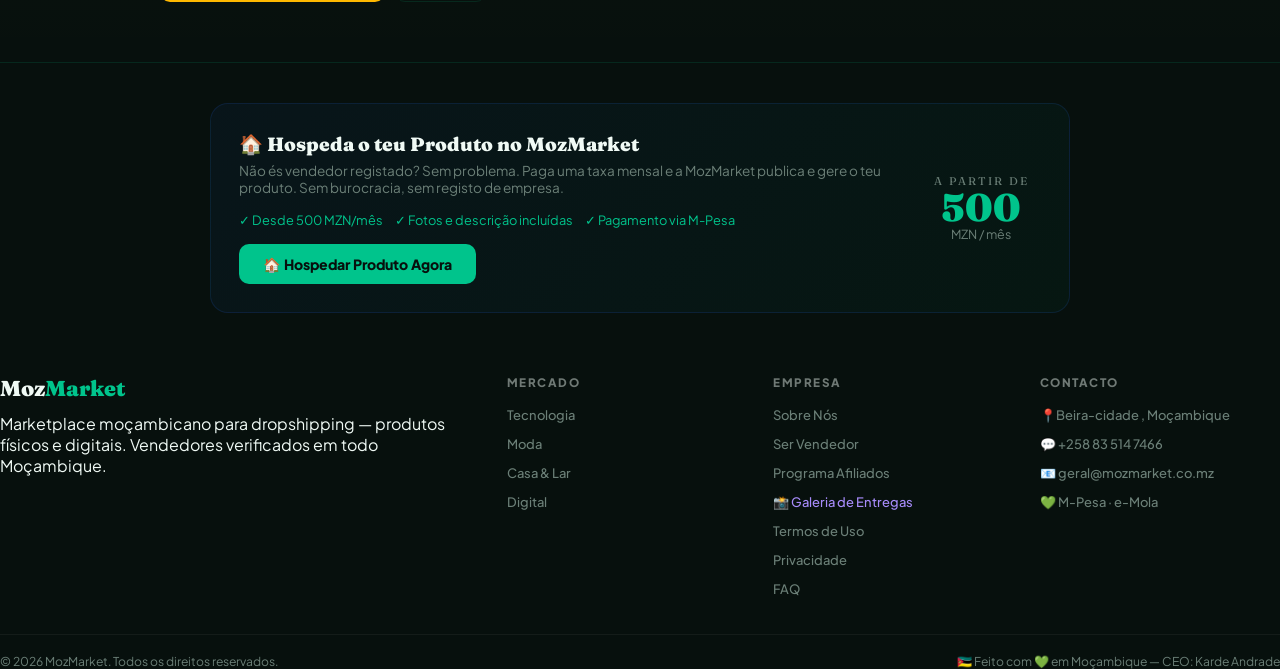
==== commit 40a2f60a: "Update index.html" ====
--- a/index.html
+++ b/index.html
@@ -19,6 +19,7 @@
 
     <!-- MOBILE MENU OVERLAY -->
     <div class="mobile-menu" id="mobile-menu">
+        <button onclick="criarPedido()">Fazer Pedido</button>
         <button class="mob-link" onclick="closeMobileMenu();showPage('home')">🏠 Início</button>
         <button class="mob-link"
             onclick="closeMobileMenu();showPage('home');setTimeout(()=>scrollTo('section-cats'),200)">🗂️
--- a/style.css
+++ b/style.css
@@ -0,0 +1,4296 @@
+:root {
+            --g: #00C48C;
+            --g2: #009e72;
+            --gold: #FFB800;
+            --red: #e53e3e;
+            --dk: #07100D;
+            --dk2: #0D1A14;
+            --dk3: #13231A;
+            --panel: #172218;
+            --bdr: rgba(0, 196, 140, .13);
+            --gray: #6B7F77;
+            --wh: #F0FAF5;
+            --radius: 14px;
+        }
+
+        * {
+            margin: 0;
+            padding: 0;
+            box-sizing: border-box;
+        }
+
+        html {
+            scroll-behavior: smooth;
+        }
+
+        body {
+            font-family: 'Plus Jakarta Sans', sans-serif;
+            background: var(--dk);
+            color: var(--wh);
+            overflow-x: hidden;
+        }
+
+        .hidden {
+            display: none !important;
+        }
+
+        .badge {
+            display: inline-flex;
+            align-items: center;
+            gap: 4px;
+            padding: 3px 11px;
+            border-radius: 20px;
+            font-size: .72rem;
+            font-weight: 700;
+        }
+
+        .badge-green {
+            background: rgba(0, 196, 140, .12);
+            color: var(--g);
+        }
+
+        .badge-gold {
+            background: rgba(255, 184, 0, .12);
+            color: var(--gold);
+        }
+
+        .badge-red {
+            background: rgba(255, 69, 69, .12);
+            color: var(--red);
+        }
+
+        .badge-blue {
+            background: rgba(50, 130, 255, .15);
+            color: #0e5fb1;
+        }
+
+        .badge-purple {
+            background: rgba(160, 80, 255, .15);
+            color: #3b0472;
+        }
+
+        #toast {
+            position: fixed;
+            bottom: 24px;
+            right: 24px;
+            background: var(--dk2);
+            border: 1px solid var(--g);
+            color: var(--g);
+            border-radius: 10px;
+            padding: 14px 22px;
+            font-size: .88rem;
+            font-weight: 600;
+            z-index: 99999;
+            transform: translateY(60px);
+            opacity: 0;
+            transition: all .3s;
+            pointer-events: none;
+            max-width: 320px;
+        }
+
+        #toast.show {
+            transform: translateY(0);
+            opacity: 1;
+        }
+
+        #toast.err {
+            border-color: var(--red);
+            color: var(--red);
+        }
+
+        .modal-overlay {
+            display: none;
+            position: fixed;
+            inset: 0;
+            background: rgba(7, 16, 13, 0.88);
+            z-index: 9000;
+            align-items: center;
+            justify-content: center;
+            backdrop-filter: blur(10px);
+            padding: 20px;
+        }
+
+        .modal-overlay.active {
+            display: flex;
+        }
+
+        .modal {
+            background: var(--dk2);
+            border: 1px solid var(--bdr);
+            border-radius: 20px;
+            padding: 36px 32px;
+            width: 500px;
+            max-width: 100%;
+            max-height: 90vh;
+            overflow-y: auto;
+            position: relative;
+            animation: slideUp .3s ease;
+        }
+
+        .modal.wide {
+            width: 680px;
+        }
+
+        @keyframes slideUp {
+            from {
+                transform: translateY(30px);
+                opacity: 0
+            }
+
+            to {
+                transform: translateY(0);
+                opacity: 1
+            }
+        }
+
+        .modal-close {
+            position: absolute;
+            top: 14px;
+            right: 18px;
+            background: none;
+            border: none;
+            color: var(--gray);
+            font-size: 1.5rem;
+            cursor: pointer;
+        }
+
+        .modal h2 {
+            font-family: 'Fraunces', serif;
+            font-size: 1.4rem;
+            font-weight: 900;
+            margin-bottom: 5px;
+        }
+
+        .m-sub {
+            color: var(--gray);
+            font-size: .83rem;
+            margin-bottom: 22px;
+        }
+
+        .mtabs {
+            display: flex;
+            gap: 6px;
+            margin-bottom: 20px;
+        }
+
+        .mtab {
+            flex: 1;
+            padding: 10px;
+            border-radius: 8px;
+            border: 1px solid var(--bdr);
+            background: transparent;
+            color: var(--gray);
+            font-family: 'Plus Jakarta Sans', sans-serif;
+            font-size: .83rem;
+            font-weight: 700;
+            cursor: pointer;
+            transition: all .2s;
+        }
+
+        .mtab.active {
+            background: var(--g);
+            color: var(--dk);
+            border-color: var(--g);
+        }
+
+        .fgroup {
+            margin-bottom: 13px;
+        }
+
+        .fgroup label {
+            display: block;
+            font-size: .73rem;
+            color: var(--gray);
+            text-transform: uppercase;
+            letter-spacing: 1px;
+            font-weight: 700;
+            margin-bottom: 6px;
+        }
+
+        .fgroup input,
+        .fgroup select,
+        .fgroup textarea {
+            width: 100%;
+            background: var(--dk3);
+            border: 1px solid rgba(255, 255, 255, .07);
+            border-radius: 10px;
+            padding: 12px 14px;
+            color: var(--wh);
+            font-family: 'Plus Jakarta Sans', sans-serif;
+            font-size: .9rem;
+            outline: none;
+            transition: border-color .2s;
+            resize: vertical;
+        }
+
+        .fgroup input:focus,
+        .fgroup select:focus,
+        .fgroup textarea:focus {
+            border-color: var(--g);
+        }
+
+        .fgroup select option {
+            background: var(--dk2);
+        }
+
+        @keyframes spin {
+            to {
+                transform: rotate(360deg);
+            }
+        }
+
+        .fgroup input::placeholder,
+        .fgroup select::placeholder,
+        .fgroup textarea::placeholder {
+            color: rgba(107, 127, 119, 0.9);
+            font-size: .86rem;
+        }
+
+        .fgroup .hint {
+            font-size: .73rem;
+            color: var(--gray);
+            margin-top: 5px;
+        }
+
+        .fg2 {
+            display: grid;
+            grid-template-columns: 1fr 1fr;
+            gap: 12px;
+        }
+
+        .upload-box {
+            border: 2px dashed var(--bdr);
+            border-radius: 10px;
+            padding: 22px;
+            text-align: center;
+            cursor: pointer;
+            transition: all .2s;
+            position: relative;
+        }
+
+        .upload-box:hover {
+            border-color: var(--g);
+            background: rgba(0, 196, 140, .04);
+        }
+
+        .upload-box input[type=file] {
+            position: absolute;
+            inset: 0;
+            opacity: 0;
+            cursor: pointer;
+            width: 100%;
+            height: 100%;
+        }
+
+        .upload-box .ub-icon {
+            font-size: 1.8rem;
+            margin-bottom: 6px;
+        }
+
+        .upload-box p {
+            font-size: .8rem;
+            color: var(--gray);
+        }
+
+        .ub-name {
+            font-size: .78rem;
+            color: var(--g);
+            margin-top: 5px;
+            font-weight: 600;
+        }
+
+        .prev-img {
+            width: 100%;
+            height: 140px;
+            object-fit: cover;
+            border-radius: 8px;
+            margin-top: 8px;
+            display: none;
+            border: 1px solid var(--bdr);
+        }
+
+        .btn {
+            display: inline-flex;
+            align-items: center;
+            justify-content: center;
+            gap: 8px;
+            border: none;
+            border-radius: 10px;
+            padding: 11px 24px;
+            font-family: 'Plus Jakarta Sans', sans-serif;
+            font-size: .88rem;
+            font-weight: 800;
+            cursor: pointer;
+            transition: all .2s;
+            text-decoration: none;
+        }
+
+        .btn-primary {
+            background: var(--g);
+            color: var(--dk);
+        }
+
+        .btn-primary:hover {
+            background: var(--g2);
+            transform: translateY(-1px);
+        }
+
+        .btn-outline {
+            background: transparent;
+            color: var(--g);
+            border: 1px solid var(--bdr);
+        }
+
+        .btn-outline:hover {
+            background: var(--g);
+            color: var(--dk);
+        }
+
+        .btn-red {
+            background: var(--red);
+            color: #fff;
+        }
+
+        .btn-red:hover {
+            background: #d63a3a;
+        }
+
+        .btn-gold {
+            background: var(--gold);
+            color: var(--dk);
+        }
+
+        .btn-blue {
+            background: #2563eb;
+            color: #fff;
+        }
+
+        .btn-blue:hover {
+            background: #1d4ed8;
+        }
+
+        .btn-purple {
+            background: #7c3aed;
+            color: #fff;
+        }
+
+        .btn-purple:hover {
+            background: #6d28d9;
+        }
+
+        .btn-sm {
+            padding: 6px 14px;
+            font-size: .76rem;
+        }
+
+        .btn-full {
+            width: 100%;
+        }
+
+        /* NAV */
+        nav {
+            position: fixed;
+            top: 0;
+            left: 0;
+            right: 0;
+            z-index: 1000;
+            display: flex;
+            align-items: center;
+            justify-content: space-between;
+            padding: 15px 4%;
+            background: rgba(7, 16, 13, .95);
+            backdrop-filter: blur(16px);
+            border-bottom: 1px solid var(--bdr);
+        }
+
+        .nav-logo {
+            font-family: 'Fraunces', serif;
+            font-size: 1.5rem;
+            font-weight: 900;
+            color: var(--wh);
+            text-decoration: none;
+        }
+
+        .nav-logo em {
+            color: var(--g);
+            font-style: normal;
+        }
+
+        .nav-logo sup {
+            font-size: .48rem;
+            color: var(--gold);
+            vertical-align: super;
+            font-family: 'Plus Jakarta Sans', sans-serif;
+            font-weight: 700;
+            letter-spacing: 1px;
+        }
+
+        .nav-links {
+            display: flex;
+            gap: 24px;
+            list-style: none;
+        }
+
+        .nav-links a {
+            color: var(--gray);
+            text-decoration: none;
+            font-size: .86rem;
+            font-weight: 600;
+            transition: color .2s;
+        }
+
+        .nav-links a:hover {
+            color: var(--wh);
+        }
+
+        .nav-right {
+            display: flex;
+            align-items: center;
+            gap: 8px;
+        }
+
+        .nav-user {
+            display: flex;
+            align-items: center;
+            gap: 8px;
+            background: var(--dk2);
+            border: 1px solid var(--bdr);
+            border-radius: 8px;
+            padding: 6px 14px;
+            font-size: .8rem;
+            font-weight: 600;
+            cursor: pointer;
+        }
+
+        .nav-avatar {
+            width: 28px;
+            height: 28px;
+            border-radius: 50%;
+            background: var(--g);
+            display: flex;
+            align-items: center;
+            justify-content: center;
+            font-size: .78rem;
+            font-weight: 800;
+            color: var(--dk);
+        }
+
+        .nav-avatar.ceo-av {
+            background: var(--gold);
+        }
+
+        .nav-avatar.admin-av {
+            background: #7c3aed;
+        }
+
+        .hamburger {
+            display: none;
+            flex-direction: column;
+            gap: 5px;
+            cursor: pointer;
+            background: none;
+            border: none;
+            padding: 4px;
+        }
+
+        .hamburger span {
+            width: 22px;
+            height: 2px;
+            background: var(--wh);
+            border-radius: 2px;
+        }
+
+        /* Paginas  */
+        .page {
+            display: none;
+            min-height: 100vh;
+            padding-top: 66px;
+        }
+
+        .page.active {
+            display: block;
+        }
+
+
+
+        /* INFO PAGES (About, FAQ, Terms) */
+        .info-page-hero {
+            padding: 64px 4% 48px;
+            text-align: center;
+            border-bottom: 1px solid var(--bdr);
+        }
+
+        .info-page-inner {
+            max-width: 680px;
+            margin: 0 auto;
+        }
+
+        .info-page-body {
+            max-width: 1100px;
+            margin: 0 auto;
+            padding: 48px 4% 64px;
+        }
+
+        /* About page */
+        .mvv-grid {
+            display: grid;
+            grid-template-columns: repeat(auto-fit, minmax(240px, 1fr));
+            gap: 18px;
+            margin-bottom: 56px;
+        }
+
+        .mvv-card {
+            background: var(--dk2);
+            border: 1px solid var(--bdr);
+            border-radius: 18px;
+            padding: 24px;
+        }
+
+        .mvv-icon {
+            width: 48px;
+            height: 48px;
+            border-radius: 12px;
+            display: flex;
+            align-items: center;
+            justify-content: center;
+            font-size: 1.3rem;
+            margin-bottom: 14px;
+        }
+
+        .mvv-card h3 {
+            font-size: 1rem;
+            font-weight: 800;
+            margin-bottom: 8px;
+        }
+
+        .mvv-card p {
+            font-size: .83rem;
+            color: var(--gray);
+            line-height: 1.65;
+        }
+
+        .about-story {
+            margin-bottom: 56px;
+        }
+
+        .story-grid {
+            display: grid;
+            grid-template-columns: 1fr 1fr;
+            gap: 48px;
+            align-items: start;
+        }
+
+        @media(max-width:700px) {
+            .story-grid {
+                grid-template-columns: 1fr;
+            }
+        }
+
+        .story-stats {
+            display: flex;
+            flex-direction: column;
+            gap: 0;
+        }
+
+        .sstep {
+            display: flex;
+            gap: 16px;
+            align-items: flex-start;
+            padding-bottom: 24px;
+            position: relative;
+        }
+
+        .sstep:not(:last-child)::after {
+            content: '';
+            position: absolute;
+            left: 30px;
+            top: 40px;
+            bottom: 0;
+            width: 2px;
+            background: var(--bdr);
+        }
+
+        .sstep-year {
+            background: var(--dk2);
+            border: 1px solid var(--bdr);
+            border-radius: 8px;
+            padding: 6px 12px;
+            font-size: .75rem;
+            font-weight: 800;
+            color: var(--g);
+            white-space: nowrap;
+            flex-shrink: 0;
+        }
+
+        .sstep-txt {
+            font-size: .82rem;
+            color: var(--gray);
+            line-height: 1.55;
+            padding-top: 6px;
+        }
+
+        .team-grid {
+            display: grid;
+            grid-template-columns: repeat(auto-fill, minmax(180px, 1fr));
+            gap: 16px;
+        }
+
+        .team-card {
+            background: var(--dk2);
+            border: 1px solid var(--bdr);
+            border-radius: 16px;
+            padding: 22px 16px;
+            text-align: center;
+            transition: transform .2s, border-color .2s;
+        }
+
+        .team-card:hover {
+            transform: translateY(-4px);
+            border-color: rgba(0, 196, 140, .25);
+        }
+
+        .team-av {
+            width: 62px;
+            height: 62px;
+            border-radius: 50%;
+            display: flex;
+            align-items: center;
+            justify-content: center;
+            font-size: 1.1rem;
+            font-weight: 900;
+            margin: 0 auto 12px;
+        }
+
+        .team-card h4 {
+            font-size: .88rem;
+            font-weight: 800;
+            margin-bottom: 4px;
+        }
+
+        .team-role {
+            font-size: .72rem;
+            font-weight: 700;
+            margin-bottom: 8px;
+        }
+
+        .team-card p {
+            font-size: .74rem;
+            color: var(--gray);
+            line-height: 1.55;
+        }
+
+        .about-numbers {
+            display: grid;
+            grid-template-columns: repeat(auto-fit, minmax(140px, 1fr));
+            gap: 16px;
+            background: var(--dk2);
+            border-radius: 20px;
+            padding: 28px;
+            border: 1px solid var(--bdr);
+        }
+
+        .num-item {
+            text-align: center;
+        }
+
+        .num-val {
+            font-family: 'Fraunces', serif;
+            font-size: 2rem;
+            font-weight: 900;
+            line-height: 1;
+            margin-bottom: 6px;
+        }
+
+        .num-lbl {
+            font-size: .7rem;
+            color: var(--gray);
+            text-transform: uppercase;
+            letter-spacing: 1px;
+            font-weight: 700;
+        }
+
+        /* FAQ */
+        .faq-item {
+            border: 1px solid var(--bdr);
+            border-radius: 14px;
+            margin-bottom: 10px;
+            overflow: hidden;
+            transition: border-color .2s;
+        }
+
+        .faq-item:hover {
+            border-color: rgba(255, 184, 0, .2);
+        }
+
+        .faq-q {
+            padding: 16px 20px;
+            cursor: pointer;
+            display: flex;
+            justify-content: space-between;
+            align-items: center;
+            font-weight: 700;
+            font-size: .88rem;
+            user-select: none;
+        }
+
+        .faq-q:hover {
+            background: rgba(255, 255, 255, .02);
+        }
+
+        .faq-arrow {
+            font-size: 1rem;
+            transition: transform .25s;
+            color: var(--gray);
+        }
+
+        .faq-item.open .faq-arrow {
+            transform: rotate(180deg);
+            color: var(--gold);
+        }
+
+        .faq-a {
+            max-height: 0;
+            overflow: hidden;
+            transition: max-height .35s ease, padding .3s ease;
+        }
+
+        .faq-item.open .faq-a {
+            max-height: 300px;
+        }
+
+        .faq-a-inner {
+            padding: 0 20px 18px;
+            font-size: .84rem;
+            color: var(--gray);
+            line-height: 1.7;
+            border-top: 1px solid var(--bdr);
+            padding-top: 14px;
+        }
+
+        .faq-cat {
+            font-size: .7rem;
+            font-weight: 800;
+            text-transform: uppercase;
+            letter-spacing: 1.5px;
+            color: var(--gold);
+            margin: 24px 0 10px;
+        }
+
+        .faq-cat:first-child {
+            margin-top: 0;
+        }
+
+        /* Terms */
+        .terms-tab {
+            padding: 8px 20px;
+            border-radius: 100px;
+            border: 1px solid var(--bdr);
+            background: var(--dk2);
+            color: var(--gray);
+            font-size: .8rem;
+            font-weight: 700;
+            cursor: pointer;
+            transition: all .2s;
+        }
+
+        .terms-tab.act {
+            background: rgba(124, 58, 237, .15);
+            border-color: rgba(124, 58, 237, .4);
+            color: #a78bfa;
+        }
+
+        .legal-section {
+            margin-bottom: 28px;
+            padding-bottom: 28px;
+            border-bottom: 1px solid var(--bdr);
+        }
+
+        .legal-section:last-child {
+            border-bottom: none;
+        }
+
+        .legal-section h3 {
+            font-size: .95rem;
+            font-weight: 800;
+            color: var(--wh);
+            margin-bottom: 10px;
+        }
+
+        .legal-section p {
+            font-size: .84rem;
+            color: var(--gray);
+            line-height: 1.75;
+        }
+
+        /* Featured grid */
+        .feat-tab {
+            padding: 7px 16px;
+            border-radius: 8px;
+            border: none;
+            background: none;
+            color: var(--gray);
+            font-size: .78rem;
+            font-weight: 700;
+            cursor: pointer;
+            transition: all .2s;
+        }
+
+        .feat-tab.act {
+            background: var(--g);
+            color: var(--dk);
+        }
+
+        .featured-grid {
+            display: grid;
+            grid-template-columns: repeat(auto-fill, minmax(200px, 1fr));
+            gap: 14px;
+        }
+
+        /* Countdown */
+        .cd-unit {
+            text-align: center;
+        }
+
+        .cd-val {
+            font-family: 'Fraunces', serif;
+            font-size: 2rem;
+            font-weight: 900;
+            color: var(--red);
+            background: rgba(255, 69, 69, .1);
+            border-radius: 10px;
+            padding: 6px 14px;
+            min-width: 60px;
+            display: inline-block;
+            line-height: 1.2;
+        }
+
+        .cd-lbl {
+            font-size: .62rem;
+            color: var(--gray);
+            text-transform: uppercase;
+            font-weight: 700;
+            letter-spacing: 1px;
+            margin-top: 4px;
+        }
+
+        /* Tracking result */
+        .track-step {
+            display: flex;
+            gap: 14px;
+            align-items: flex-start;
+            padding: 14px 0;
+            position: relative;
+        }
+
+        .track-step:not(:last-child)::after {
+            content: '';
+            position: absolute;
+            left: 17px;
+            top: 40px;
+            bottom: 0;
+            width: 2px;
+            background: var(--bdr);
+        }
+
+        .track-dot {
+            width: 36px;
+            height: 36px;
+            border-radius: 50%;
+            display: flex;
+            align-items: center;
+            justify-content: center;
+            font-size: 1rem;
+            flex-shrink: 0;
+        }
+
+        .track-dot.done {
+            background: rgba(0, 196, 140, .15);
+            border: 2px solid var(--g);
+        }
+
+        .track-dot.active {
+            background: rgba(255, 184, 0, .15);
+            border: 2px solid var(--gold);
+            animation: pulseDot 1.5s infinite;
+        }
+
+        .track-dot.pending {
+            background: var(--dk3);
+            border: 2px solid var(--bdr);
+            opacity: .4;
+        }
+
+        @keyframes pulseDot {
+
+            0%,
+            100% {
+                box-shadow: 0 0 0 0 rgba(255, 184, 0, .4)
+            }
+
+            50% {
+                box-shadow: 0 0 0 8px rgba(255, 184, 0, 0)
+            }
+        }
+
+        .track-info h4 {
+            font-size: .88rem;
+            font-weight: 700;
+            margin-bottom: 2px;
+        }
+
+        .track-info p {
+            font-size: .76rem;
+            color: var(--gray);
+        }
+
+        /* Loyalty points badge in nav */
+        .pts-badge {
+            background: rgba(255, 184, 0, .12);
+            border: 1px solid rgba(255, 184, 0, .25);
+            border-radius: 20px;
+            padding: 4px 10px;
+            font-size: .72rem;
+            font-weight: 700;
+            color: var(--gold);
+        }
+
+        /* ANNOUNCEMENT BAR */
+        .announce-bar {
+            background: linear-gradient(90deg, #007a56 0%, #00C48C 50%, #007a56 100%);
+            background-size: 200% 100%;
+            animation: shimmerBar 4s linear infinite;
+            padding: 9px 0;
+            text-align: center;
+            font-size: .78rem;
+            font-weight: 700;
+            color: #fff;
+            letter-spacing: .5px;
+            position: relative;
+            z-index: 1001;
+            overflow: hidden;
+        }
+
+        @keyframes shimmerBar {
+            0% {
+                background-position: 200% 0
+            }
+
+            100% {
+                background-position: -200% 0
+            }
+        }
+
+        .announce-bar .announce-track {
+            display: flex;
+            gap: 60px;
+            animation: scrollAnnounce 28s linear infinite;
+            width: max-content;
+        }
+
+        @keyframes scrollAnnounce {
+            0% {
+                transform: translateX(0)
+            }
+
+            100% {
+                transform: translateX(-50%)
+            }
+        }
+
+        .announce-bar .announce-item {
+            display: flex;
+            align-items: center;
+            gap: 8px;
+            white-space: nowrap;
+        }
+
+        .announce-bar .a-sep {
+            opacity: .5;
+            font-size: .6rem;
+        }
+
+        .announce-bar .close-announce {
+            position: absolute;
+            right: 14px;
+            top: 50%;
+            transform: translateY(-50%);
+            background: rgba(255, 255, 255, .2);
+            border: none;
+            color: #fff;
+            border-radius: 50%;
+            width: 20px;
+            height: 20px;
+            cursor: pointer;
+            font-size: .8rem;
+            display: flex;
+            align-items: center;
+            justify-content: center;
+            line-height: 1;
+        }
+
+        .page {
+            padding-top: 106px;
+        }
+
+        .page.no-announce {
+            padding-top: 66px;
+        }
+
+        /* HERO SLIDER */
+        .hero {
+            position: relative;
+            overflow: hidden;
+            min-height: calc(100vh - 66px);
+        }
+
+        .hero-bg {
+            position: absolute;
+            inset: 0;
+            background: radial-gradient(ellipse 55% 70% at 70% 40%, rgba(0, 196, 140, .09) 0%, transparent 65%), radial-gradient(ellipse 40% 50% at 15% 70%, rgba(255, 184, 0, .05) 0%, transparent 55%), var(--dk);
+        }
+
+        .hero-bg::after {
+            content: '';
+            position: absolute;
+            inset: 0;
+            background-image: radial-gradient(circle, rgba(0, 196, 140, .05) 1px, transparent 1px);
+            background-size: 38px 38px;
+            mask-image: radial-gradient(ellipse 80% 80% at 50% 50%, black 20%, transparent 100%);
+        }
+
+        /* Hero Slider */
+        .hero-slider-bg {
+            position: absolute;
+            inset: 0;
+            overflow: hidden;
+            z-index: 0;
+        }
+
+        .hero-slide {
+            position: absolute;
+            inset: 0;
+            background-size: cover;
+            background-position: center;
+            background-repeat: no-repeat;
+            opacity: 0;
+            transition: opacity 1s ease;
+            filter: brightness(.22) saturate(.7);
+        }
+
+        .hero-slide.active {
+            opacity: 1;
+        }
+
+        .hero-overlay {
+            z-index: 1;
+            background: linear-gradient(135deg, rgba(7, 16, 13, .85) 0%, rgba(7, 16, 13, .5) 60%, rgba(0, 196, 140, .06) 100%);
+        }
+
+        /* Brand logo in hero */
+        .brand-logo-wrap {
+            display: flex;
+            align-items: center;
+            margin-bottom: 4px;
+        }
+
+        .brand-logo-img {
+            height: 90px;
+            width: auto;
+            object-fit: contain;
+            filter: drop-shadow(0 4px 24px rgba(0, 196, 140, .35)) brightness(1.1) contrast(1.05);
+            border-radius: 14px;
+        }
+
+        .hero-inner {
+            position: relative;
+            z-index: 2;
+            display: grid;
+            grid-template-columns: 1fr 1fr;
+            gap: 48px;
+            align-items: center;
+            width: 100%;
+            padding: 50px 4%;
+        }
+
+        .hero-badge {
+            display: inline-flex;
+            align-items: center;
+            gap: 8px;
+            background: rgba(0, 196, 140, .08);
+            border: 1px solid rgba(0, 196, 140, .25);
+            border-radius: 100px;
+            padding: 6px 16px;
+            font-size: .7rem;
+            font-weight: 700;
+            color: var(--g);
+            margin-bottom: 22px;
+            letter-spacing: 1.5px;
+            text-transform: uppercase;
+        }
+
+        .hero-badge::before {
+            content: '';
+            width: 7px;
+            height: 7px;
+            background: var(--g);
+            border-radius: 50%;
+            animation: blink 2s infinite;
+        }
+
+        @keyframes blink {
+
+            0%,
+            100% {
+                opacity: 1
+            }
+
+            50% {
+                opacity: .3
+            }
+        }
+
+        .hero h1 {
+            font-family: 'Fraunces', serif;
+            font-size: clamp(2.4rem, 5vw, 4.2rem);
+            font-weight: 900;
+            line-height: 1.05;
+            letter-spacing: -2px;
+            margin-bottom: 18px;
+        }
+
+        .hero h1 .acc {
+            color: var(--g);
+        }
+
+        .hero h1 .ghost {
+            -webkit-text-stroke: 1px rgba(0, 196, 140, .35);
+            color: transparent;
+        }
+
+        .hero p {
+            font-size: .97rem;
+            color: rgba(240, 250, 245, .55);
+            line-height: 1.75;
+            max-width: 480px;
+            margin-bottom: 30px;
+        }
+
+        .hero-actions {
+            display: flex;
+            gap: 12px;
+            flex-wrap: wrap;
+        }
+
+        .hero-stats {
+            display: grid;
+            grid-template-columns: 1fr 1fr;
+            gap: 12px;
+        }
+
+        .hstat {
+            background: rgba(13, 26, 20, .85);
+            backdrop-filter: blur(16px);
+            border: 1px solid var(--bdr);
+            border-radius: 14px;
+            padding: 18px;
+            animation: hfloat 4s ease-in-out infinite;
+        }
+
+        .hstat:nth-child(2) {
+            animation-delay: 1s;
+            animation-duration: 5s;
+        }
+
+        .hstat:nth-child(3) {
+            animation-delay: 2s;
+            animation-duration: 3.5s;
+        }
+
+        .hstat:nth-child(4) {
+            animation-delay: .5s;
+            animation-duration: 4.5s;
+        }
+
+        @keyframes hfloat {
+
+            0%,
+            100% {
+                transform: translateY(0)
+            }
+
+            50% {
+                transform: translateY(-8px)
+            }
+        }
+
+        .hstat-label {
+            font-size: .66rem;
+            font-weight: 700;
+            text-transform: uppercase;
+            letter-spacing: 1.5px;
+            color: var(--gray);
+        }
+
+        .hstat-val {
+            font-family: 'Fraunces', serif;
+            font-size: 1.7rem;
+            font-weight: 900;
+            margin-top: 3px;
+        }
+
+        .hstat-val span {
+            font-size: .75rem;
+            color: var(--g);
+            font-family: 'Plus Jakarta Sans', sans-serif;
+            font-weight: 700;
+        }
+
+        .hstat-sub {
+            font-size: .7rem;
+            color: var(--g);
+            margin-top: 2px;
+            font-weight: 600;
+        }
+
+        /* PRODUCT PROMO SLIDER */
+        .promo-slider-section {
+            padding: 0 4% 60px;
+            position: relative;
+            z-index: 2;
+        }
+
+        .promo-slider-label {
+            display: flex;
+            align-items: center;
+            gap: 10px;
+            margin-bottom: 18px;
+        }
+
+        .promo-slider-label span {
+            font-size: .7rem;
+            font-weight: 800;
+            text-transform: uppercase;
+            letter-spacing: 3px;
+            color: var(--g);
+        }
+
+        .promo-slider-label::after {
+            content: '';
+            flex: 1;
+            height: 1px;
+            background: var(--bdr);
+        }
+
+        .slider-track-wrap {
+            overflow: hidden;
+            border-radius: 14px;
+            position: relative;
+        }
+
+        .slider-track {
+            display: flex;
+            transition: transform .5s cubic-bezier(.4, 0, .2, 1);
+        }
+
+        .slide {
+            min-width: 100%;
+            position: relative;
+            height: 320px;
+            border-radius: 14px;
+            overflow: hidden;
+            cursor: pointer;
+        }
+
+        .slide-img {
+            width: 100%;
+            height: 100%;
+            object-fit: cover;
+        }
+
+        .slide-emoji-bg {
+            width: 100%;
+            height: 100%;
+            display: flex;
+            align-items: center;
+            justify-content: center;
+            font-size: 7rem;
+        }
+
+        .slide-overlay {
+            position: absolute;
+            inset: 0;
+            background: linear-gradient(to right, rgba(7, 16, 13, .92) 40%, rgba(7, 16, 13, .2));
+        }
+
+        .slide-content {
+            position: absolute;
+            inset: 0;
+            display: flex;
+            flex-direction: column;
+            justify-content: center;
+            padding: 36px;
+        }
+
+        .slide-tag {
+            font-size: .65rem;
+            font-weight: 800;
+            text-transform: uppercase;
+            letter-spacing: 2px;
+            color: var(--g);
+            margin-bottom: 8px;
+        }
+
+        .slide-title {
+            font-family: 'Fraunces', serif;
+            font-size: clamp(1.3rem, 3vw, 2rem);
+            font-weight: 900;
+            line-height: 1.2;
+            margin-bottom: 10px;
+        }
+
+        .slide-price {
+            font-family: 'Fraunces', serif;
+            font-size: 1.4rem;
+            font-weight: 900;
+            color: var(--gold);
+            margin-bottom: 16px;
+        }
+
+        .slide-seller {
+            font-size: .76rem;
+            color: rgba(240, 250, 245, .6);
+            margin-bottom: 14px;
+        }
+
+        .slider-dots {
+            display: flex;
+            justify-content: center;
+            gap: 7px;
+            margin-top: 14px;
+        }
+
+        .sdot {
+            width: 7px;
+            height: 7px;
+            border-radius: 50%;
+            background: var(--bdr);
+            border: none;
+            cursor: pointer;
+            transition: all .2s;
+            padding: 0;
+        }
+
+        .sdot.act {
+            background: var(--g);
+            width: 20px;
+            border-radius: 4px;
+        }
+
+        .slider-arrows {
+            position: absolute;
+            top: 50%;
+            transform: translateY(-50%);
+            width: 100%;
+            display: flex;
+            justify-content: space-between;
+            padding: 0 12px;
+            pointer-events: none;
+            z-index: 5;
+        }
+
+        .sarrow {
+            background: rgba(13, 26, 20, .8);
+            border: 1px solid var(--bdr);
+            color: var(--wh);
+            border-radius: 50%;
+            width: 38px;
+            height: 38px;
+            display: flex;
+            align-items: center;
+            justify-content: center;
+            cursor: pointer;
+            pointer-events: all;
+            transition: all .2s;
+            font-size: 1rem;
+        }
+
+        .sarrow:hover {
+            background: var(--g);
+            color: var(--dk);
+            border-color: var(--g);
+        }
+
+        /* CATS */
+        .cats {
+            padding: 56px 4%;
+            background: var(--dk2);
+        }
+
+        .sec-tag {
+            font-size: .7rem;
+            font-weight: 800;
+            text-transform: uppercase;
+            letter-spacing: 3px;
+            color: var(--g);
+            margin-bottom: 8px;
+        }
+
+        .sec-title {
+            font-family: 'Fraunces', serif;
+            font-size: clamp(1.7rem, 3.5vw, 2.6rem);
+            font-weight: 900;
+            line-height: 1.1;
+            letter-spacing: -1px;
+            margin-bottom: 10px;
+        }
+
+        .sec-sub {
+            color: rgba(240, 250, 245, .5);
+            font-size: .93rem;
+            line-height: 1.75;
+            max-width: 500px;
+            margin-bottom: 36px;
+        }
+
+        .cat-grid {
+            display: grid;
+            grid-template-columns: repeat(auto-fill, minmax(120px, 1fr));
+            gap: 10px;
+        }
+
+        .cat-card {
+            background: var(--dk3);
+            border: 1px solid rgba(255, 255, 255, .05);
+            border-radius: 12px;
+            padding: 18px 12px;
+            text-align: center;
+            cursor: pointer;
+            transition: all .25s;
+        }
+
+        .cat-card:hover,
+        .cat-card.act {
+            border-color: var(--g);
+            background: rgba(0, 196, 140, .06);
+            transform: translateY(-3px);
+        }
+
+        .cat-card .cat-icon {
+            font-size: 1.8rem;
+            margin-bottom: 7px;
+        }
+
+        .cat-card span {
+            font-size: .77rem;
+            font-weight: 700;
+            color: var(--gray);
+        }
+
+        .cat-card:hover span,
+        .cat-card.act span {
+            color: var(--wh);
+        }
+
+        /* LISTING */
+        .listing {
+            padding: 56px 4%;
+            background: var(--dk);
+        }
+
+        .listing-header {
+            display: flex;
+            align-items: center;
+            justify-content: space-between;
+            flex-wrap: wrap;
+            gap: 16px;
+            margin-bottom: 32px;
+        }
+
+        .ls-input {
+            background: var(--dk2);
+            border: 1px solid var(--bdr);
+            border-radius: 10px;
+            padding: 10px 15px;
+            color: var(--wh);
+            font-family: 'Plus Jakarta Sans', sans-serif;
+            font-size: .86rem;
+            outline: none;
+            transition: border-color .2s;
+            width: 260px;
+        }
+
+        .ls-input:focus {
+            border-color: var(--g);
+        }
+
+        .sort-sel {
+            background: var(--dk2);
+            border: 1px solid var(--bdr);
+            border-radius: 10px;
+            padding: 10px 15px;
+            color: var(--wh);
+            font-family: 'Plus Jakarta Sans', sans-serif;
+            font-size: .83rem;
+            outline: none;
+            cursor: pointer;
+        }
+
+        .sort-sel option {
+            background: var(--dk2);
+        }
+
+        .prod-grid {
+            display: grid;
+            grid-template-columns: repeat(auto-fill, minmax(235px, 1fr));
+            gap: 18px;
+        }
+
+        .prod-card {
+            background: var(--dk2);
+            border: 1px solid rgba(255, 255, 255, .05);
+            border-radius: 16px;
+            overflow: hidden;
+            transition: all .3s;
+            cursor: pointer;
+        }
+
+        .prod-card:hover {
+            border-color: rgba(0, 196, 140, .4);
+            transform: translateY(-4px);
+            box-shadow: 0 20px 50px rgba(0, 0, 0, .4);
+        }
+
+        .prod-img {
+            height: 185px;
+            overflow: hidden;
+            position: relative;
+            background: var(--dk3);
+            display: flex;
+            align-items: center;
+            justify-content: center;
+        }
+
+        .prod-img img {
+            width: 100%;
+            height: 100%;
+            object-fit: cover;
+        }
+
+        .prod-img .no-img {
+            font-size: 3.8rem;
+        }
+
+        .ptype {
+            position: absolute;
+            top: 10px;
+            right: 10px;
+            border-radius: 6px;
+            padding: 3px 9px;
+            font-size: .67rem;
+            font-weight: 800;
+        }
+
+        .type-d {
+            background: rgba(255, 184, 0, .9);
+            color: #000;
+        }
+
+        .type-f {
+            background: rgba(0, 196, 140, .9);
+            color: #000;
+        }
+
+        .prod-info {
+            padding: 15px;
+        }
+
+        .prod-cat-t {
+            font-size: .67rem;
+            color: var(--g);
+            text-transform: uppercase;
+            letter-spacing: 1.5px;
+            font-weight: 700;
+            margin-bottom: 4px;
+        }
+
+        .seller-line {
+            display: flex;
+            align-items: center;
+            gap: 6px;
+            margin-bottom: 6px;
+        }
+
+        .s-av {
+            width: 20px;
+            height: 20px;
+            border-radius: 50%;
+            background: var(--g);
+            display: flex;
+            align-items: center;
+            justify-content: center;
+            font-size: .62rem;
+            font-weight: 800;
+            color: var(--dk);
+        }
+
+        .seller-line span {
+            font-size: .73rem;
+            color: var(--gray);
+            font-weight: 600;
+        }
+
+        .vtick {
+            color: var(--g);
+            font-size: .73rem;
+        }
+
+        .prod-info h3 {
+            font-family: 'Fraunces', serif;
+            font-size: .94rem;
+            font-weight: 700;
+            margin-bottom: 5px;
+            line-height: 1.3;
+        }
+
+        .prod-desc-short {
+            color: var(--gray);
+            font-size: .78rem;
+            line-height: 1.55;
+            margin-bottom: 8px;
+            display: -webkit-box;
+            -webkit-line-clamp: 2;
+            line-clamp: 2;
+            -webkit-box-orient: vertical;
+            overflow: hidden;
+        }
+
+        .prod-loc {
+            font-size: .73rem;
+            color: var(--gray);
+            margin-bottom: 11px;
+        }
+
+        .prod-footer {
+            display: flex;
+            align-items: center;
+            justify-content: space-between;
+            gap: 8px;
+        }
+
+        .prod-price {
+            font-family: 'Fraunces', serif;
+            font-size: 1.1rem;
+            font-weight: 900;
+        }
+
+        .prod-price small {
+            font-size: .63rem;
+            color: var(--gray);
+            font-family: 'Plus Jakarta Sans', sans-serif;
+            font-weight: 500;
+            display: block;
+        }
+
+        .btn-wa {
+            background: var(--g);
+            border: none;
+            color: var(--dk);
+            border-radius: 8px;
+            padding: 8px 13px;
+            font-family: 'Plus Jakarta Sans', sans-serif;
+            font-size: .76rem;
+            font-weight: 800;
+            cursor: pointer;
+            transition: all .2s;
+            display: flex;
+            align-items: center;
+            gap: 4px;
+            white-space: nowrap;
+        }
+
+        .btn-wa:hover {
+            background: var(--g2);
+        }
+
+        /* HOW */
+        .how {
+            padding: 66px 4%;
+            background: var(--dk2);
+        }
+
+        .steps {
+            display: grid;
+            grid-template-columns: repeat(auto-fit, minmax(210px, 1fr));
+            gap: 18px;
+            margin-top: 36px;
+        }
+
+        .step {
+            background: var(--dk);
+            border: 1px solid rgba(255, 255, 255, .05);
+            border-radius: 16px;
+            padding: 26px;
+            position: relative;
+            overflow: hidden;
+        }
+
+        .step::before {
+            content: attr(data-n);
+            position: absolute;
+            top: -10px;
+            right: 12px;
+            font-family: 'Fraunces', serif;
+            font-size: 5rem;
+            font-weight: 900;
+            color: rgba(0, 196, 140, .05);
+            line-height: 1;
+        }
+
+        .step-icon {
+            font-size: 1.9rem;
+            margin-bottom: 12px;
+        }
+
+        .step h3 {
+            font-family: 'Fraunces', serif;
+            font-size: .97rem;
+            font-weight: 700;
+            margin-bottom: 7px;
+        }
+
+        .step p {
+            font-size: .81rem;
+            color: var(--gray);
+            line-height: 1.6;
+        }
+
+        /* PRODUCT DETAIL */
+        .pd-grid {
+            display: grid;
+            grid-template-columns: 1fr 1fr;
+            gap: 22px;
+        }
+
+        .pd-imgs {
+            border-radius: 12px;
+            overflow: hidden;
+            height: 270px;
+            background: var(--dk3);
+            display: flex;
+            align-items: center;
+            justify-content: center;
+        }
+
+        .pd-imgs img {
+            width: 100%;
+            height: 100%;
+            object-fit: cover;
+        }
+
+        .pd-emoji-big {
+            font-size: 5rem;
+        }
+
+        .pd-price {
+            font-family: 'Fraunces', serif;
+            font-size: 1.9rem;
+            font-weight: 900;
+            color: var(--g);
+            margin-bottom: 10px;
+        }
+
+        .pd-meta {
+            font-size: .82rem;
+            color: var(--gray);
+            line-height: 1.9;
+            margin-bottom: 14px;
+        }
+
+        .pd-meta strong {
+            color: var(--wh);
+        }
+
+        .pd-seller-box {
+            background: var(--dk3);
+            border: 1px solid var(--bdr);
+            border-radius: 10px;
+            padding: 14px;
+            margin-bottom: 14px;
+        }
+
+        .pd-seller-box h4 {
+            font-size: .74rem;
+            color: var(--gray);
+            text-transform: uppercase;
+            letter-spacing: 1px;
+            font-weight: 700;
+            margin-bottom: 9px;
+        }
+
+        .pd-s-row {
+            display: flex;
+            align-items: center;
+            gap: 10px;
+        }
+
+        .pd-s-av {
+            width: 38px;
+            height: 38px;
+            border-radius: 50%;
+            background: var(--g);
+            display: flex;
+            align-items: center;
+            justify-content: center;
+            font-weight: 900;
+            color: var(--dk);
+        }
+
+        /* STATUS BANNER */
+        .sbanner {
+            border-radius: 10px;
+            padding: 13px 17px;
+            margin-bottom: 18px;
+            font-size: .83rem;
+            display: flex;
+            align-items: center;
+            gap: 10px;
+        }
+
+        .sbanner-pend {
+            background: rgba(255, 184, 0, .08);
+            border: 1px solid rgba(255, 184, 0, .25);
+            color: var(--gold);
+        }
+
+        .sbanner-ok {
+            background: rgba(0, 196, 140, .08);
+            border: 1px solid rgba(0, 196, 140, .25);
+            color: var(--g);
+        }
+
+        .sbanner-no {
+            background: rgba(255, 69, 69, .08);
+            border: 1px solid rgba(255, 69, 69, .25);
+            color: var(--red);
+        }
+
+        /* DASHBOARD */
+        .dashboard {
+            padding: 30px 4%;
+        }
+
+        .dash-h {
+            margin-bottom: 28px;
+        }
+
+        .dash-h h2 {
+            font-family: 'Fraunces', serif;
+            font-size: 1.7rem;
+            font-weight: 900;
+            margin-bottom: 4px;
+        }
+
+        .dash-h p {
+            color: var(--gray);
+            font-size: .86rem;
+        }
+
+        .dstats {
+            display: grid;
+            grid-template-columns: repeat(auto-fit, minmax(170px, 1fr));
+            gap: 12px;
+            margin-bottom: 24px;
+        }
+
+        .dstat {
+            background: var(--dk2);
+            border: 1px solid var(--bdr);
+            border-radius: 12px;
+            padding: 18px;
+        }
+
+        .dstat-l {
+            font-size: .7rem;
+            font-weight: 700;
+            text-transform: uppercase;
+            letter-spacing: 1.5px;
+            color: var(--gray);
+        }
+
+        .dstat-v {
+            font-family: 'Fraunces', serif;
+            font-size: 1.9rem;
+            font-weight: 900;
+            margin-top: 4px;
+        }
+
+        .dsec {
+            background: var(--dk2);
+            border: 1px solid var(--bdr);
+            border-radius: 14px;
+            padding: 22px;
+            margin-bottom: 18px;
+        }
+
+        .dsec h3 {
+            font-family: 'Fraunces', serif;
+            font-size: 1rem;
+            font-weight: 700;
+            margin-bottom: 16px;
+            display: flex;
+            align-items: center;
+            justify-content: space-between;
+        }
+
+        .my-grid {
+            display: grid;
+            grid-template-columns: repeat(auto-fill, minmax(190px, 1fr));
+            gap: 12px;
+        }
+
+        .my-card {
+            background: var(--dk3);
+            border: 1px solid rgba(255, 255, 255, .05);
+            border-radius: 12px;
+            overflow: hidden;
+        }
+
+        .my-card .mc-img {
+            height: 115px;
+            background: var(--dk);
+            display: flex;
+            align-items: center;
+            justify-content: center;
+            font-size: 2.4rem;
+            overflow: hidden;
+        }
+
+        .my-card .mc-img img {
+            width: 100%;
+            height: 100%;
+            object-fit: cover;
+        }
+
+        .my-card .mc-info {
+            padding: 11px;
+        }
+
+        .my-card .mc-info h4 {
+            font-size: .85rem;
+            font-weight: 700;
+            margin-bottom: 3px;
+        }
+
+        .my-card .mc-info p {
+            font-size: .76rem;
+            color: var(--gray);
+        }
+
+        .my-card .mc-acts {
+            padding: 8px 11px;
+            border-top: 1px solid rgba(255, 255, 255, .04);
+            display: flex;
+            gap: 6px;
+        }
+
+        /* ADMIN */
+        .admin-wrap {
+            padding: 26px 4%;
+        }
+
+        .admin-grid {
+            display: grid;
+            grid-template-columns: 230px 1fr;
+            gap: 18px;
+            align-items: start;
+        }
+
+        .admin-sidebar {
+            background: var(--dk2);
+            border: 1px solid var(--bdr);
+            border-radius: 14px;
+            padding: 14px;
+            position: sticky;
+            top: 84px;
+        }
+
+        .admin-sidebar .sidebar-role {
+            display: flex;
+            align-items: center;
+            gap: 8px;
+            padding: 10px;
+            background: var(--dk3);
+            border-radius: 8px;
+            margin-bottom: 12px;
+        }
+
+        .sidebar-role .role-av {
+            width: 34px;
+            height: 34px;
+            border-radius: 50%;
+            display: flex;
+            align-items: center;
+            justify-content: center;
+            font-weight: 900;
+            font-size: .85rem;
+            color: var(--dk);
+            flex-shrink: 0;
+        }
+
+        .sidebar-role .role-nm {
+            font-size: .8rem;
+            font-weight: 700;
+        }
+
+        .sidebar-role .role-lbl {
+            font-size: .65rem;
+            color: var(--gray);
+        }
+
+        .admin-sidebar h3 {
+            font-size: .7rem;
+            font-weight: 800;
+            text-transform: uppercase;
+            letter-spacing: 2px;
+            color: var(--gray);
+            margin-bottom: 10px;
+            padding: 0 7px;
+        }
+
+        .aside-btn {
+            width: 100%;
+            background: transparent;
+            border: none;
+            color: var(--gray);
+            font-family: 'Plus Jakarta Sans', sans-serif;
+            font-size: .83rem;
+            font-weight: 600;
+            padding: 9px 11px;
+            border-radius: 8px;
+            cursor: pointer;
+            transition: all .2s;
+            text-align: left;
+            display: flex;
+            align-items: center;
+            gap: 7px;
+            margin-bottom: 3px;
+        }
+
+        .aside-btn:hover,
+        .aside-btn.act {
+            background: rgba(0, 196, 140, .1);
+            color: var(--g);
+        }
+
+        .aside-btn.ceo-only {
+            display: none;
+        }
+
+        .admin-sec {
+            display: none;
+        }
+
+        .admin-sec.active {
+            display: block;
+        }
+
+        .admin-sec h2 {
+            font-family: 'Fraunces', serif;
+            font-size: 1.4rem;
+            font-weight: 900;
+            margin-bottom: 18px;
+        }
+
+        .astats {
+            display: grid;
+            grid-template-columns: repeat(auto-fit, minmax(150px, 1fr));
+            gap: 11px;
+            margin-bottom: 22px;
+        }
+
+        .astat {
+            background: var(--dk2);
+            border: 1px solid var(--bdr);
+            border-radius: 12px;
+            padding: 16px;
+        }
+
+        .astat-l {
+            font-size: .68rem;
+            font-weight: 700;
+            text-transform: uppercase;
+            letter-spacing: 1.5px;
+            color: var(--gray);
+        }
+
+        .astat-v {
+            font-family: 'Fraunces', serif;
+            font-size: 1.7rem;
+            font-weight: 900;
+            margin-top: 3px;
+        }
+
+        .tw {
+            overflow-x: auto;
+        }
+
+        table {
+            width: 100%;
+            border-collapse: collapse;
+        }
+
+        th {
+            background: var(--dk3);
+            padding: 10px 13px;
+            text-align: left;
+            font-size: .7rem;
+            text-transform: uppercase;
+            letter-spacing: 1.5px;
+            color: var(--gray);
+            font-weight: 700;
+            white-space: nowrap;
+        }
+
+        td {
+            padding: 12px 13px;
+            border-bottom: 1px solid rgba(255, 255, 255, .04);
+            font-size: .84rem;
+            vertical-align: middle;
+        }
+
+        tr:hover td {
+            background: rgba(255, 255, 255, .02);
+        }
+
+        .td-acts {
+            display: flex;
+            gap: 5px;
+            flex-wrap: wrap;
+        }
+
+        .pending-grid {
+            display: grid;
+            grid-template-columns: repeat(auto-fill, minmax(270px, 1fr));
+            gap: 14px;
+        }
+
+        .pcard {
+            background: var(--dk2);
+            border: 1px solid var(--bdr);
+            border-radius: 14px;
+            padding: 18px;
+        }
+
+        .pcard-head {
+            display: flex;
+            align-items: center;
+            gap: 12px;
+            margin-bottom: 12px;
+        }
+
+        .pcard-av {
+            width: 46px;
+            height: 46px;
+            border-radius: 50%;
+            background: var(--gold);
+            display: flex;
+            align-items: center;
+            justify-content: center;
+            font-weight: 900;
+            font-size: 1rem;
+            color: var(--dk);
+            overflow: hidden;
+            flex-shrink: 0;
+        }
+
+        .pcard-av img {
+            width: 100%;
+            height: 100%;
+            object-fit: cover;
+        }
+
+        .pcard h4 {
+            font-family: 'Fraunces', serif;
+            font-size: .97rem;
+            font-weight: 700;
+        }
+
+        .pcard .ps {
+            font-size: .76rem;
+            color: var(--gray);
+        }
+
+        .pcard-info {
+            font-size: .8rem;
+            line-height: 1.7;
+            margin-bottom: 12px;
+            color: rgba(240, 250, 245, .7);
+        }
+
+        .pcard-info span {
+            color: var(--gray);
+            display: block;
+        }
+
+        .pcard-info strong {
+            color: var(--wh);
+        }
+
+        .pcard-bi {
+            margin-bottom: 12px;
+        }
+
+        .pcard-bi img {
+            width: 100%;
+            border-radius: 8px;
+            max-height: 130px;
+            object-fit: cover;
+            border: 1px solid var(--bdr);
+        }
+
+        .pcard-bi p {
+            font-size: .73rem;
+            color: var(--gray);
+            margin-top: 4px;
+        }
+
+        .pcard-acts {
+            display: flex;
+            gap: 7px;
+            flex-wrap: wrap;
+        }
+
+        .srow-info {
+            display: flex;
+            align-items: center;
+            gap: 9px;
+        }
+
+        .srow-av {
+            width: 34px;
+            height: 34px;
+            border-radius: 50%;
+            background: var(--g);
+            display: flex;
+            align-items: center;
+            justify-content: center;
+            font-weight: 800;
+            font-size: .87rem;
+            color: var(--dk);
+            flex-shrink: 0;
+            overflow: hidden;
+        }
+
+        .srow-av img {
+            width: 100%;
+            height: 100%;
+            object-fit: cover;
+        }
+
+        /* CEO ADMIN MANAGEMENT */
+        .admin-card {
+            background: var(--dk2);
+            border: 1px solid var(--bdr);
+            border-radius: 14px;
+            padding: 22px;
+            margin-bottom: 14px;
+        }
+
+        .admin-card h4 {
+            font-family: 'Fraunces', serif;
+            font-size: 1rem;
+            font-weight: 700;
+            margin-bottom: 14px;
+        }
+
+        .admin-row {
+            display: flex;
+            align-items: center;
+            gap: 12px;
+            padding: 12px;
+            background: var(--dk3);
+            border-radius: 10px;
+            margin-bottom: 8px;
+        }
+
+        .admin-row-av {
+            width: 42px;
+            height: 42px;
+            border-radius: 50%;
+            display: flex;
+            align-items: center;
+            justify-content: center;
+            font-weight: 900;
+            font-size: 1rem;
+            flex-shrink: 0;
+        }
+
+        .admin-row-info {
+            flex: 1;
+        }
+
+        .admin-row-info h5 {
+            font-size: .88rem;
+            font-weight: 700;
+        }
+
+        .admin-row-info p {
+            font-size: .73rem;
+            color: var(--gray);
+        }
+
+        .role-badge {
+            padding: 3px 10px;
+            border-radius: 20px;
+            font-size: .67rem;
+            font-weight: 800;
+            text-transform: uppercase;
+            letter-spacing: 1px;
+        }
+
+        .role-ceo {
+            background: rgba(17, 106, 207, 0.15);
+            color: var(--gold);
+        }
+
+        .role-admin {
+            background: rgba(124, 58, 237, .15);
+            color: #a78bfa;
+        }
+
+        .role-seller {
+            background: rgba(0, 196, 140, .12);
+            color: var(--g);
+        }
+
+        /* FOOTER */
+        footer {
+            background: var(--dk2);
+            border-top: 1px solid var(--bdr);
+            padding: 44px 4% 22px;
+        }
+
+        .foot-grid {
+            display: grid;
+            grid-template-columns: 2fr 1fr 1fr 1fr;
+            gap: 26px;
+            margin-bottom: 28px;
+        }
+
+        .f-logo {
+            font-family: 'Fraunces', serif;
+            font-size: 1.35rem;
+            font-weight: 900;
+            margin-bottom: 11px;
+        }
+
+        .f-logo em {
+            color: var(--g);
+            font-style: normal;
+        }
+
+        footer p.desc {
+            color: var(--gray);
+            font-size: .8rem;
+            line-height: 1.7;
+            max-width: 255px;
+        }
+
+        .fc h4 {
+            font-size: .73rem;
+            font-weight: 800;
+            text-transform: uppercase;
+            letter-spacing: 1.5px;
+            color: rgba(240, 250, 245, .45);
+            margin-bottom: 13px;
+        }
+
+        .fc ul {
+            list-style: none;
+        }
+
+        .fc ul li {
+            margin-bottom: 8px;
+        }
+
+        .fc ul li a {
+            color: var(--gray);
+            text-decoration: none;
+            font-size: .81rem;
+            font-weight: 500;
+            transition: color .2s;
+        }
+
+        .fc ul li a:hover {
+            color: var(--g);
+        }
+
+        .foot-bottom {
+            border-top: 1px solid rgba(255, 255, 255, .05);
+            padding-top: 18px;
+            display: flex;
+            justify-content: space-between;
+            align-items: center;
+            flex-wrap: wrap;
+            gap: 9px;
+        }
+
+        .foot-bottom p {
+            color: var(--gray);
+            font-size: .76rem;
+        }
+
+        @media(max-width:900px) {
+            .hero-inner {
+                grid-template-columns: 1fr;
+            }
+
+            .hero-stats {
+                display: none;
+            }
+
+            .pd-grid {
+                grid-template-columns: 1fr;
+            }
+
+            .admin-grid {
+                grid-template-columns: 1fr;
+            }
+
+            .admin-sidebar {
+                position: static;
+            }
+
+            .foot-grid {
+                grid-template-columns: 1fr 1fr;
+            }
+
+            .pay-options {
+                grid-template-columns: 1fr 1fr;
+            }
+
+            .dstats {
+                grid-template-columns: 1fr 1fr;
+            }
+
+            .modal.wide {
+                width: calc(100vw - 32px);
+                margin: 0 16px;
+            }
+        }
+
+        @media(max-width:600px) {
+            .nav-links {
+                display: none;
+            }
+
+            .hamburger {
+                display: flex;
+            }
+
+            .foot-grid {
+                grid-template-columns: 1fr;
+            }
+
+            .fg2 {
+                grid-template-columns: 1fr;
+            }
+
+            .seller-stats,
+            .astats {
+                grid-template-columns: 1fr 1fr;
+            }
+
+            .prod-grid {
+                grid-template-columns: repeat(auto-fill, minmax(160px, 1fr));
+            }
+
+            .hero-actions {
+                flex-direction: column;
+            }
+
+            .hero-actions .btn {
+                width: 100%;
+            }
+
+            .listing-header {
+                flex-direction: column;
+                align-items: stretch;
+            }
+
+            .ls-input {
+                width: 100%;
+            }
+
+            .cat-grid {
+                grid-template-columns: repeat(3, 1fr);
+            }
+
+            .dstats {
+                grid-template-columns: 1fr 1fr;
+            }
+
+            .seller-stat-grid {
+                grid-template-columns: 1fr 1fr;
+            }
+
+            /* Wallet section responsive */
+            #seller-wallet-sec>div:first-of-type {
+                grid-template-columns: 1fr;
+            }
+
+            .cd-val {
+                font-size: 1.4rem;
+                min-width: 46px;
+                padding: 5px 10px;
+            }
+
+            .modal {
+                max-height: 95vh;
+                border-radius: 14px 14px 0 0;
+                position: fixed;
+                bottom: 0;
+                left: 0;
+                right: 0;
+                width: 100% !important;
+                max-width: 100% !important;
+                margin: 0 !important;
+            }
+
+            .modal-overlay {
+                align-items: flex-end;
+                padding: 0;
+            }
+        }
+
+        @media(max-width:400px) {
+            .cat-grid {
+                grid-template-columns: repeat(3, 1fr);
+            }
+
+            .prod-grid {
+                grid-template-columns: 1fr 1fr;
+            }
+
+            .steps {
+                grid-template-columns: 1fr;
+            }
+        }
+
+        /* ============================================================
+       MOBILE MENU OVERLAY
+    ============================================================ */
+        .mobile-menu {
+            display: none;
+            position: fixed;
+            inset: 0;
+            top: 62px;
+            background: rgba(7, 16, 13, .97);
+            backdrop-filter: blur(18px);
+            z-index: 998;
+            flex-direction: column;
+            padding: 28px 6%;
+            gap: 6px;
+            border-top: 1px solid var(--bdr);
+        }
+
+        .mobile-menu.open {
+            display: flex;
+        }
+
+        .mob-link {
+            color: var(--wh);
+            font-size: 1.05rem;
+            font-weight: 700;
+            padding: 14px 0;
+            border-bottom: 1px solid rgba(255, 255, 255, .06);
+            text-decoration: none;
+            display: flex;
+            align-items: center;
+            gap: 10px;
+            cursor: pointer;
+            background: none;
+            border-left: none;
+            border-right: none;
+            border-top: none;
+            font-family: 'Plus Jakarta Sans', sans-serif;
+            text-align: left;
+            width: 100%;
+            transition: color .2s;
+        }
+
+        .mob-link:hover {
+            color: var(--g);
+        }
+
+        .mob-auth {
+            display: flex;
+            gap: 10px;
+            margin-top: 18px;
+        }
+
+        .mob-auth .btn {
+            flex: 1;
+        }
+
+        /* ============================================================
+       CART
+    ============================================================ */
+        .cart-btn {
+            position: relative;
+            background: var(--dk2);
+            border: 1px solid var(--bdr);
+            border-radius: 8px;
+            padding: 6px 12px;
+            color: var(--wh);
+            font-family: 'Plus Jakarta Sans', sans-serif;
+            font-size: .83rem;
+            font-weight: 700;
+            cursor: pointer;
+            display: flex;
+            align-items: center;
+            gap: 5px;
+            transition: all .2s;
+        }
+
+        .cart-btn:hover {
+            border-color: var(--g);
+            color: var(--g);
+        }
+
+        .cart-count {
+            position: absolute;
+            top: -6px;
+            right: -6px;
+            background: var(--red);
+            color: #fff;
+            font-size: .62rem;
+            font-weight: 900;
+            width: 18px;
+            height: 18px;
+            border-radius: 50%;
+            display: flex;
+            align-items: center;
+            justify-content: center;
+        }
+
+        .cart-count.hidden {
+            display: none;
+        }
+
+        .cart-item {
+            display: flex;
+            align-items: center;
+            gap: 12px;
+            padding: 12px 0;
+            border-bottom: 1px solid rgba(255, 255, 255, .06);
+        }
+
+        .cart-item-img {
+            width: 52px;
+            height: 52px;
+            border-radius: 8px;
+            background: var(--dk3);
+            display: flex;
+            align-items: center;
+            justify-content: center;
+            font-size: 1.5rem;
+            flex-shrink: 0;
+            overflow: hidden;
+        }
+
+        .cart-item-img img {
+            width: 100%;
+            height: 100%;
+            object-fit: cover;
+        }
+
+        .cart-item-info {
+            flex: 1;
+        }
+
+        .cart-item-info h4 {
+            font-size: .86rem;
+            font-weight: 700;
+            margin-bottom: 3px;
+        }
+
+        .cart-item-info p {
+            font-size: .76rem;
+            color: var(--gray);
+        }
+
+        .cart-item-price {
+            font-family: 'Fraunces', serif;
+            font-weight: 900;
+            font-size: 1rem;
+            color: var(--g);
+            white-space: nowrap;
+        }
+
+        .cart-qty {
+            display: flex;
+            align-items: center;
+            gap: 7px;
+            margin-top: 5px;
+        }
+
+        .qty-btn {
+            width: 24px;
+            height: 24px;
+            border-radius: 6px;
+            border: 1px solid var(--bdr);
+            background: var(--dk3);
+            color: var(--wh);
+            font-size: .9rem;
+            cursor: pointer;
+            display: flex;
+            align-items: center;
+            justify-content: center;
+        }
+
+        .qty-btn:hover {
+            border-color: var(--g);
+            color: var(--g);
+        }
+
+        .qty-n {
+            font-size: .83rem;
+            font-weight: 700;
+            min-width: 20px;
+            text-align: center;
+        }
+
+        .cart-remove {
+            background: none;
+            border: none;
+            color: var(--red);
+            cursor: pointer;
+            font-size: 1rem;
+            padding: 4px;
+        }
+
+        .cart-total {
+            background: var(--dk3);
+            border-radius: 10px;
+            padding: 14px;
+            margin: 14px 0;
+            display: flex;
+            justify-content: space-between;
+            align-items: center;
+        }
+
+        .cart-total span {
+            font-size: .83rem;
+            color: var(--gray);
+            font-weight: 600;
+        }
+
+        .cart-total strong {
+            font-family: 'Fraunces', serif;
+            font-size: 1.3rem;
+            font-weight: 900;
+            color: var(--g);
+        }
+
+        /* Checkout steps */
+        .checkout-step {
+            display: none;
+        }
+
+        .checkout-step.active {
+            display: block;
+        }
+
+        .pay-options {
+            display: grid;
+            grid-template-columns: 1fr 1fr 1fr;
+            gap: 8px;
+            margin-top: 6px;
+        }
+
+        .pay-opt {
+            border: 1px solid var(--bdr);
+            border-radius: 10px;
+            padding: 12px 8px;
+            text-align: center;
+            cursor: pointer;
+            transition: all .2s;
+            font-size: .78rem;
+            font-weight: 700;
+        }
+
+        .pay-opt.selected {
+            border-color: var(--g);
+            background: rgba(0, 196, 140, .1);
+            color: var(--g);
+        }
+
+        .pay-opt:hover {
+            border-color: var(--g);
+        }
+
+        /* ============================================================
+       WISHLIST / FAVORITOS
+    ============================================================ */
+        .fav-btn {
+            position: absolute;
+            top: 10px;
+            left: 10px;
+            background: rgba(7, 16, 13, .8);
+            border: none;
+            border-radius: 50%;
+            width: 32px;
+            height: 32px;
+            display: flex;
+            align-items: center;
+            justify-content: center;
+            cursor: pointer;
+            font-size: 1rem;
+            transition: all .2s;
+            z-index: 2;
+        }
+
+        .fav-btn:hover {
+            transform: scale(1.15);
+        }
+
+        .fav-btn.active {
+            background: rgba(255, 69, 69, .2);
+        }
+
+        .fav-grid {
+            display: grid;
+            grid-template-columns: repeat(auto-fill, minmax(230px, 1fr));
+            gap: 14px;
+        }
+
+        /* ============================================================
+       AVALIAÇÕES / REVIEWS
+    ============================================================ */
+        .stars-input {
+            display: flex;
+            gap: 4px;
+            margin: 8px 0;
+        }
+
+        .star-btn {
+            font-size: 1.4rem;
+            cursor: pointer;
+            background: none;
+            border: none;
+            color: rgba(255, 255, 255, .2);
+            transition: color .15s;
+        }
+
+        .star-btn.on,
+        .star-btn:hover {
+            color: var(--gold);
+        }
+
+        .reviews-list {
+            margin-top: 14px;
+            display: flex;
+            flex-direction: column;
+            gap: 10px;
+        }
+
+        .review-card {
+            background: var(--dk3);
+            border-radius: 10px;
+            padding: 13px;
+            border: 1px solid rgba(255, 255, 255, .04);
+        }
+
+        .review-header {
+            display: flex;
+            align-items: center;
+            gap: 9px;
+            margin-bottom: 7px;
+        }
+
+        .review-av {
+            width: 32px;
+            height: 32px;
+            border-radius: 50%;
+            background: var(--g);
+            display: flex;
+            align-items: center;
+            justify-content: center;
+            font-weight: 900;
+            font-size: .75rem;
+            color: var(--dk);
+            flex-shrink: 0;
+        }
+
+        .review-stars {
+            color: var(--gold);
+            font-size: .85rem;
+            letter-spacing: 1px;
+        }
+
+        .review-date {
+            font-size: .7rem;
+            color: var(--gray);
+            margin-left: auto;
+        }
+
+        .review-text {
+            font-size: .82rem;
+            color: rgba(240, 250, 245, .72);
+            line-height: 1.6;
+        }
+
+        .prod-rating {
+            display: flex;
+            align-items: center;
+            gap: 5px;
+            margin-bottom: 6px;
+        }
+
+        .prod-rating .stars {
+            color: var(--gold);
+            font-size: .78rem;
+        }
+
+        .prod-rating .count {
+            font-size: .72rem;
+            color: var(--gray);
+        }
+
+        /* ============================================================
+       FILTROS AVANÇADOS
+    ============================================================ */
+        .filter-bar {
+            background: var(--dk2);
+            border: 1px solid var(--bdr);
+            border-radius: 12px;
+            padding: 16px 18px;
+            margin-bottom: 20px;
+            display: grid;
+            grid-template-columns: 1fr 1fr 1fr auto;
+            gap: 12px;
+            align-items: end;
+        }
+
+        .filter-bar .fgroup {
+            margin-bottom: 0;
+        }
+
+        .filter-bar label {
+            font-size: .68rem;
+            color: var(--gray);
+            text-transform: uppercase;
+            letter-spacing: 1px;
+            font-weight: 700;
+            display: block;
+            margin-bottom: 5px;
+        }
+
+        .filter-bar input,
+        .filter-bar select {
+            width: 100%;
+            background: var(--dk3);
+            border: 1px solid rgba(255, 255, 255, .07);
+            border-radius: 8px;
+            padding: 9px 12px;
+            color: var(--wh);
+            font-family: 'Plus Jakarta Sans', sans-serif;
+            font-size: .83rem;
+            outline: none;
+        }
+
+        .filter-bar input:focus,
+        .filter-bar select:focus {
+            border-color: var(--g);
+        }
+
+        .filter-bar select option {
+            background: var(--dk2);
+        }
+
+        .price-range {
+            display: flex;
+            gap: 6px;
+            align-items: center;
+        }
+
+        .price-range input {
+            flex: 1;
+        }
+
+        .price-range span {
+            color: var(--gray);
+            font-size: .8rem;
+        }
+
+        @media(max-width:700px) {
+            .filter-bar {
+                grid-template-columns: 1fr 1fr;
+            }
+        }
+
+        @media(max-width:450px) {
+            .filter-bar {
+                grid-template-columns: 1fr;
+            }
+        }
+
+        /* ============================================================
+       CHAT
+    ============================================================ */
+        .chat-list {
+            display: flex;
+            flex-direction: column;
+            gap: 8px;
+            max-height: 200px;
+            overflow-y: auto;
+            margin-bottom: 14px;
+        }
+
+        .chat-conv-item {
+            display: flex;
+            align-items: center;
+            gap: 10px;
+            padding: 10px;
+            border-radius: 10px;
+            background: var(--dk3);
+            cursor: pointer;
+            transition: all .2s;
+            border: 1px solid transparent;
+        }
+
+        .chat-conv-item:hover,
+        .chat-conv-item.active {
+            border-color: var(--g);
+            background: rgba(0, 196, 140, .06);
+        }
+
+        .chat-conv-av {
+            width: 36px;
+            height: 36px;
+            border-radius: 50%;
+            background: var(--g);
+            display: flex;
+            align-items: center;
+            justify-content: center;
+            font-weight: 900;
+            font-size: .83rem;
+            color: var(--dk);
+            flex-shrink: 0;
+        }
+
+        .chat-conv-info {
+            flex: 1;
+        }
+
+        .chat-conv-info h5 {
+            font-size: .84rem;
+            font-weight: 700;
+            margin-bottom: 2px;
+        }
+
+        .chat-conv-info p {
+            font-size: .72rem;
+            color: var(--gray);
+        }
+
+        .chat-unread {
+            background: var(--g);
+            color: var(--dk);
+            font-size: .62rem;
+            font-weight: 900;
+            width: 18px;
+            height: 18px;
+            border-radius: 50%;
+            display: flex;
+            align-items: center;
+            justify-content: center;
+        }
+
+        .chat-messages {
+            background: var(--dk3);
+            border-radius: 12px;
+            padding: 14px;
+            height: 240px;
+            overflow-y: auto;
+            display: flex;
+            flex-direction: column;
+            gap: 8px;
+            margin-bottom: 12px;
+        }
+
+        .msg-bubble {
+            max-width: 78%;
+            padding: 9px 13px;
+            border-radius: 12px;
+            font-size: .83rem;
+            line-height: 1.5;
+        }
+
+        .msg-bubble.sent {
+            background: var(--g);
+            color: var(--dk);
+            align-self: flex-end;
+            border-bottom-right-radius: 3px;
+        }
+
+        .msg-bubble.recv {
+            background: var(--dk2);
+            color: var(--wh);
+            align-self: flex-start;
+            border-bottom-left-radius: 3px;
+            border: 1px solid rgba(255, 255, 255, .06);
+        }
+
+        .msg-time {
+            font-size: .63rem;
+            opacity: .6;
+            margin-top: 3px;
+            display: block;
+        }
+
+        .chat-input-row {
+            display: flex;
+            gap: 8px;
+        }
+
+        .chat-input-row input {
+            flex: 1;
+            background: var(--dk3);
+            border: 1px solid var(--bdr);
+            border-radius: 8px;
+            padding: 10px 13px;
+            color: var(--wh);
+            font-family: 'Plus Jakarta Sans', sans-serif;
+            font-size: .85rem;
+            outline: none;
+        }
+
+        .chat-input-row input:focus {
+            border-color: var(--g);
+        }
+
+        .chat-header {
+            display: flex;
+            align-items: center;
+            gap: 10px;
+            margin-bottom: 12px;
+        }
+
+        .chat-header h4 {
+            font-size: .92rem;
+            font-weight: 700;
+        }
+
+        .chat-header p {
+            font-size: .74rem;
+            color: var(--gray);
+        }
+
+        .chat-back {
+            background: none;
+            border: none;
+            color: var(--gray);
+            cursor: pointer;
+            font-size: 1.2rem;
+        }
+
+        .chat-back:hover {
+            color: var(--wh);
+        }
+
+        /* ============================================================
+       SELLER STATS DASHBOARD
+    ============================================================ */
+        .stat-bar-wrap {
+            margin: 14px 0;
+        }
+
+        .stat-bar-label {
+            display: flex;
+            justify-content: space-between;
+            font-size: .76rem;
+            margin-bottom: 4px;
+        }
+
+        .stat-bar-track {
+            background: var(--dk3);
+            border-radius: 100px;
+            height: 8px;
+            overflow: hidden;
+        }
+
+        .stat-bar-fill {
+            height: 100%;
+            border-radius: 100px;
+            background: var(--g);
+            transition: width .6s ease;
+        }
+
+        .stat-bar-fill.gold {
+            background: var(--gold);
+        }
+
+        .stat-bar-fill.red {
+            background: var(--red);
+        }
+
+        /* ============================================================
+           GALLERY
+        ============================================================ */
+        .gallery-hero {
+            background: linear-gradient(135deg, rgba(124, 58, 237, .08) 0%, rgba(0, 196, 140, .05) 100%);
+            border-bottom: 1px solid rgba(124, 58, 237, .15);
+            padding: 56px 4% 44px;
+            text-align: center;
+        }
+
+        .gallery-hero h1 {
+            font-family: 'Fraunces', serif;
+            font-size: clamp(2rem, 4vw, 3rem);
+            font-weight: 900;
+            margin-bottom: 10px;
+        }
+
+        .gallery-hero p {
+            color: var(--gray);
+            font-size: .9rem;
+            margin-bottom: 24px;
+        }
+
+        .gallery-tabs {
+            display: flex;
+            justify-content: center;
+            gap: 8px;
+            flex-wrap: wrap;
+        }
+
+        .gtab {
+            padding: 8px 20px;
+            border-radius: 100px;
+            border: 1px solid var(--bdr);
+            background: var(--dk2);
+            color: var(--gray);
+            font-size: .8rem;
+            font-weight: 700;
+            cursor: pointer;
+            transition: all .2s;
+        }
+
+        .gtab.active,
+        .gtab:hover {
+            background: rgba(124, 58, 237, .15);
+            border-color: rgba(124, 58, 237, .4);
+            color: #a78bfa;
+        }
+
+        .gallery-wrap {
+            padding: 40px 4%;
+            max-width: 1200px;
+            margin: 0 auto;
+        }
+
+        .gallery-grid {
+            display: grid;
+            grid-template-columns: repeat(auto-fill, minmax(280px, 1fr));
+            gap: 18px;
+            margin-bottom: 40px;
+        }
+
+        .gcard {
+            background: var(--dk2);
+            border: 1px solid var(--bdr);
+            border-radius: 16px;
+            overflow: hidden;
+            transition: transform .2s, border-color .2s;
+        }
+
+        .gcard:hover {
+            transform: translateY(-4px);
+            border-color: rgba(124, 58, 237, .3);
+        }
+
+        .gcard-img {
+            width: 100%;
+            height: 200px;
+            object-fit: cover;
+            background: var(--dk3);
+            display: flex;
+            align-items: center;
+            justify-content: center;
+            font-size: 3rem;
+            color: var(--gray);
+        }
+
+        .gcard-img img {
+            width: 100%;
+            height: 100%;
+            object-fit: cover;
+        }
+
+        .gcard-body {
+            padding: 14px 16px;
+        }
+
+        .gcard-tag {
+            display: inline-block;
+            font-size: .66rem;
+            font-weight: 700;
+            text-transform: uppercase;
+            letter-spacing: 1px;
+            border-radius: 6px;
+            padding: 3px 10px;
+            margin-bottom: 8px;
+        }
+
+        .gcard-tag.delivery {
+            background: rgba(0, 196, 140, .1);
+            color: var(--g);
+        }
+
+        .gcard-tag.feedback {
+            background: rgba(255, 184, 0, .1);
+            color: var(--gold);
+        }
+
+        .gcard-tag.promo {
+            background: rgba(124, 58, 237, .1);
+            color: #a78bfa;
+        }
+
+        .gcard h4 {
+            font-size: .88rem;
+            font-weight: 700;
+            margin-bottom: 5px;
+        }
+
+        .gcard p {
+            font-size: .78rem;
+            color: var(--gray);
+            line-height: 1.5;
+        }
+
+        .gcard-meta {
+            display: flex;
+            align-items: center;
+            justify-content: space-between;
+            margin-top: 10px;
+        }
+
+        .gcard-date {
+            font-size: .7rem;
+            color: var(--gray);
+        }
+
+        .gcard-stars {
+            color: var(--gold);
+            font-size: .8rem;
+            letter-spacing: 1px;
+        }
+
+        /* Testimonials row */
+        .testimonial-row {
+            display: grid;
+            grid-template-columns: repeat(auto-fill, minmax(300px, 1fr));
+            gap: 16px;
+            margin-bottom: 40px;
+        }
+
+        .tcard {
+            background: var(--dk2);
+            border: 1px solid var(--bdr);
+            border-radius: 14px;
+            padding: 20px;
+        }
+
+        .tcard-quote {
+            font-size: 2rem;
+            color: var(--gold);
+            line-height: 1;
+            margin-bottom: 8px;
+        }
+
+        .tcard p {
+            font-size: .85rem;
+            color: rgba(240, 250, 245, .8);
+            line-height: 1.6;
+            margin-bottom: 14px;
+            font-style: italic;
+        }
+
+        .tcard-author {
+            display: flex;
+            align-items: center;
+            gap: 10px;
+        }
+
+        .tcard-av {
+            width: 36px;
+            height: 36px;
+            border-radius: 50%;
+            background: var(--g);
+            display: flex;
+            align-items: center;
+            justify-content: center;
+            font-weight: 800;
+            color: var(--dk);
+            font-size: .8rem;
+            flex-shrink: 0;
+        }
+
+        .tcard-nm {
+            font-weight: 700;
+            font-size: .82rem;
+        }
+
+        .tcard-loc {
+            font-size: .7rem;
+            color: var(--gray);
+        }
+
+        .tcard-stars {
+            color: var(--gold);
+            font-size: .75rem;
+            margin-bottom: 3px;
+        }
+
+        /* Upload proof (admin only) */
+        .gallery-upload-bar {
+            background: var(--dk2);
+            border: 1px solid rgba(124, 58, 237, .2);
+            border-radius: 14px;
+            padding: 18px 20px;
+            margin-bottom: 28px;
+            display: flex;
+            gap: 12px;
+            align-items: center;
+            flex-wrap: wrap;
+        }
+
+        /* Blog Cards */
+        .blog-card {
+            background: var(--dk2);
+            border: 1px solid var(--bdr);
+            border-radius: 16px;
+            padding: 22px 20px;
+            cursor: pointer;
+            transition: transform .2s, border-color .2s, box-shadow .2s;
+        }
+
+        .blog-card:hover {
+            transform: translateY(-4px);
+            border-color: rgba(0, 196, 140, .25);
+            box-shadow: 0 12px 40px rgba(0, 0, 0, .3);
+        }
+
+        .blog-card-top {
+            display: flex;
+            justify-content: space-between;
+            align-items: center;
+            margin-bottom: 12px;
+        }
+
+        .blog-emoji {
+            font-size: 2rem;
+        }
+
+        .blog-title {
+            font-family: 'Fraunces', serif;
+            font-size: 1rem;
+            font-weight: 900;
+            line-height: 1.3;
+            margin-bottom: 8px;
+        }
+
+        .blog-excerpt {
+            font-size: .8rem;
+            color: var(--gray);
+            line-height: 1.6;
+            margin-bottom: 12px;
+        }
+
+        .blog-meta {
+            display: flex;
+            gap: 12px;
+            font-size: .72rem;
+            color: var(--gray);
+        }
+
+        .blog-post-body h3 {
+            font-family: 'Fraunces', serif;
+            font-size: 1.1rem;
+            font-weight: 800;
+            margin: 18px 0 8px;
+            color: var(--g);
+        }
+
+        .blog-post-body p {
+            color: var(--gray);
+            font-size: .88rem;
+            line-height: 1.8;
+            margin-bottom: 12px;
+        }
+
+        /* AI CHAT */
+        .ai-chat-btn {
+            position: fixed;
+            bottom: 28px;
+            right: 28px;
+            width: 58px;
+            height: 58px;
+            border-radius: 50%;
+            background: linear-gradient(135deg, var(--g), #009e72);
+            border: none;
+            cursor: pointer;
+            display: flex;
+            align-items: center;
+            justify-content: center;
+            font-size: 1.5rem;
+            z-index: 9990;
+            box-shadow: 0 4px 24px rgba(0, 196, 140, .4);
+            transition: transform .2s, box-shadow .2s;
+        }
+
+        .ai-chat-btn:hover {
+            transform: scale(1.08);
+            box-shadow: 0 6px 32px rgba(0, 196, 140, .55);
+        }
+
+        .ai-chat-btn .chat-notif {
+            position: absolute;
+            top: -2px;
+            right: -2px;
+            width: 16px;
+            height: 16px;
+            background: var(--red);
+            border-radius: 50%;
+            font-size: .6rem;
+            font-weight: 800;
+            color: #fff;
+            display: flex;
+            align-items: center;
+            justify-content: center;
+            border: 2px solid var(--dk);
+        }
+
+        .ai-chat-panel {
+            position: fixed;
+            bottom: 100px;
+            right: 28px;
+            width: 360px;
+            max-height: 520px;
+            background: var(--dk2);
+            border: 1px solid rgba(0, 196, 140, .2);
+            border-radius: 20px;
+            display: flex;
+            flex-direction: column;
+            z-index: 9989;
+            box-shadow: 0 20px 60px rgba(0, 0, 0, .6);
+            overflow: hidden;
+            transform: scale(.92) translateY(20px);
+            opacity: 0;
+            pointer-events: none;
+            transition: all .25s cubic-bezier(.34, 1.56, .64, 1);
+        }
+
+        .ai-chat-panel.open {
+            transform: scale(1) translateY(0);
+            opacity: 1;
+            pointer-events: all;
+        }
+
+        .ai-chat-head {
+            padding: 14px 16px;
+            background: linear-gradient(135deg, rgba(0, 196, 140, .12), rgba(0, 196, 140, .04));
+            border-bottom: 1px solid rgba(0, 196, 140, .1);
+            display: flex;
+            align-items: center;
+            gap: 10px;
+        }
+
+        .ai-av {
+            width: 36px;
+            height: 36px;
+            border-radius: 50%;
+            background: linear-gradient(135deg, var(--g), #009e72);
+            display: flex;
+            align-items: center;
+            justify-content: center;
+            font-size: 1.1rem;
+            flex-shrink: 0;
+        }
+
+        .ai-chat-head h4 {
+            font-size: .88rem;
+            font-weight: 700;
+            margin-bottom: 1px;
+        }
+
+        .ai-chat-head p {
+            font-size: .7rem;
+            color: var(--g);
+        }
+
+        .ai-online {
+            width: 8px;
+            height: 8px;
+            background: var(--g);
+            border-radius: 50%;
+            animation: blink 2s infinite;
+        }
+
+        .ai-msgs {
+            flex: 1;
+            overflow-y: auto;
+            padding: 14px;
+            display: flex;
+            flex-direction: column;
+            gap: 10px;
+            scrollbar-width: thin;
+        }
+
+        .ai-msg {
+            display: flex;
+            gap: 8px;
+            animation: fadeSlideIn .25s ease;
+        }
+
+        @keyframes fadeSlideIn {
+            from {
+                opacity: 0;
+                transform: translateY(8px)
+            }
+
+            to {
+                opacity: 1;
+                transform: translateY(0)
+            }
+        }
+
+        .ai-msg.user {
+            flex-direction: row-reverse;
+        }
+
+        .ai-bubble {
+            max-width: 80%;
+            padding: 10px 13px;
+            border-radius: 14px;
+            font-size: .81rem;
+            line-height: 1.55;
+        }
+
+        .ai-msg.bot .ai-bubble {
+            background: var(--dk3);
+            border: 1px solid rgba(0, 196, 140, .12);
+            color: var(--wh);
+            border-bottom-left-radius: 4px;
+        }
+
+        .ai-msg.user .ai-bubble {
+            background: rgba(0, 196, 140, .15);
+            border: 1px solid rgba(0, 196, 140, .25);
+            color: var(--wh);
+            border-bottom-right-radius: 4px;
+        }
+
+        .ai-msg-av {
+            width: 26px;
+            height: 26px;
+            border-radius: 50%;
+            background: var(--dk3);
+            display: flex;
+            align-items: center;
+            justify-content: center;
+            font-size: .75rem;
+            flex-shrink: 0;
+            margin-top: 2px;
+        }
+
+        .ai-typing {
+            display: flex;
+            gap: 4px;
+            align-items: center;
+            padding: 4px 0;
+        }
+
+        .ai-typing span {
+            width: 6px;
+            height: 6px;
+            background: var(--g);
+            border-radius: 50%;
+            animation: typingBounce .9s infinite;
+        }
+
+        .ai-typing span:nth-child(2) {
+            animation-delay: .15s;
+        }
+
+        .ai-typing span:nth-child(3) {
+            animation-delay: .3s;
+        }
+
+        @keyframes typingBounce {
+
+            0%,
+            60%,
+            100% {
+                transform: translateY(0);
+                opacity: .4
+            }
+
+            30% {
+                transform: translateY(-5px);
+                opacity: 1
+            }
+        }
+
+        .ai-quick-btns {
+            display: flex;
+            gap: 6px;
+            flex-wrap: wrap;
+            padding: 0 14px 10px;
+        }
+
+        .ai-quick-btn {
+            font-size: .72rem;
+            padding: 5px 12px;
+            border-radius: 20px;
+            border: 1px solid rgba(0, 196, 140, .2);
+            background: rgba(0, 196, 140, .06);
+            color: var(--g);
+            cursor: pointer;
+            transition: all .15s;
+            font-weight: 600;
+        }
+
+        .ai-quick-btn:hover {
+            background: rgba(0, 196, 140, .15);
+            border-color: rgba(0, 196, 140, .4);
+        }
+
+        .ai-input-row {
+            padding: 10px 12px;
+            border-top: 1px solid var(--bdr);
+            display: flex;
+            gap: 8px;
+        }
+
+        .ai-input-row input {
+            flex: 1;
+            background: var(--dk3);
+            border: 1px solid rgba(0, 196, 140, .15);
+            border-radius: 10px;
+            padding: 9px 13px;
+            color: var(--wh);
+            font-size: .81rem;
+            outline: none;
+        }
+
+        .ai-input-row input:focus {
+            border-color: rgba(0, 196, 140, .35);
+        }
+
+        .ai-send-btn {
+            width: 36px;
+            height: 36px;
+            border-radius: 10px;
+            background: var(--g);
+            border: none;
+            color: var(--dk);
+            font-size: 1rem;
+            cursor: pointer;
+            display: flex;
+            align-items: center;
+            justify-content: center;
+            font-weight: 800;
+            flex-shrink: 0;
+            transition: background .15s;
+        }
+
+        .ai-send-btn:hover {
+            background: var(--g2);
+        }
+
+        @media (max-width: 420px) {
+            .ai-chat-panel {
+                width: calc(100vw - 24px);
+                right: 12px;
+            }
+        }
+
+        /* ============================================================
+           AFILIADOS
+        ============================================================ */
+        .aff-hero {
+            background: linear-gradient(135deg, rgba(255, 184, 0, .08) 0%, rgba(0, 196, 140, .06) 100%);
+            border: 1px solid rgba(255, 184, 0, .2);
+            border-radius: 18px;
+            padding: 32px 28px;
+            margin-bottom: 22px;
+            text-align: center;
+        }
+
+        .aff-hero h2 {
+            font-family: 'Fraunces', serif;
+            font-size: 1.7rem;
+            font-weight: 900;
+            margin-bottom: 8px;
+        }
+
+        .aff-hero p {
+            color: var(--gray);
+            font-size: .88rem;
+            margin-bottom: 18px;
+        }
+
+        .aff-steps {
+            display: grid;
+            grid-template-columns: repeat(auto-fit, minmax(160px, 1fr));
+            gap: 14px;
+            margin-bottom: 24px;
+        }
+
+        .aff-step {
+            background: var(--dk2);
+            border: 1px solid var(--bdr);
+            border-radius: 14px;
+            padding: 18px 14px;
+            text-align: center;
+        }
+
+        .aff-step-icon {
+            font-size: 1.8rem;
+            margin-bottom: 8px;
+        }
+
+        .aff-step h4 {
+            font-size: .83rem;
+            font-weight: 700;
+            margin-bottom: 4px;
+        }
+
+        .aff-step p {
+            font-size: .74rem;
+            color: var(--gray);
+        }
+
+        .aff-code-box {
+            background: var(--dk3);
+            border: 1px solid var(--g);
+            border-radius: 12px;
+            padding: 14px 18px;
+            display: flex;
+            align-items: center;
+            justify-content: space-between;
+            gap: 12px;
+            margin-bottom: 18px;
+        }
+
+        .aff-code-box span {
+            font-family: monospace;
+            font-size: 1rem;
+            color: var(--g);
+            font-weight: 700;
+            letter-spacing: 2px;
+        }
+
+        .aff-link-box {
+            background: var(--dk3);
+            border: 1px solid rgba(255, 255, 255, .07);
+            border-radius: 10px;
+            padding: 11px 14px;
+            font-size: .78rem;
+            color: var(--gray);
+            word-break: break-all;
+            margin-bottom: 18px;
+        }
+
+        .aff-stats-grid {
+            display: grid;
+            grid-template-columns: repeat(auto-fit, minmax(110px, 1fr));
+            gap: 10px;
+            margin-bottom: 20px;
+        }
+
+        .aff-stat {
+            background: var(--dk2);
+            border: 1px solid var(--bdr);
+            border-radius: 12px;
+            padding: 14px;
+            text-align: center;
+        }
+
+        .aff-stat-v {
+            font-family: 'Fraunces', serif;
+            font-size: 1.4rem;
+            font-weight: 900;
+            color: var(--gold);
+        }
+
+        .aff-stat-l {
+            font-size: .66rem;
+            color: var(--gray);
+            text-transform: uppercase;
+            letter-spacing: 1px;
+            font-weight: 700;
+            margin-top: 3px;
+        }
+
+        .aff-ref-list {
+            display: flex;
+            flex-direction: column;
+            gap: 8px;
+            margin-bottom: 16px;
+        }
+
+        .aff-ref-item {
+            background: var(--dk3);
+            border-radius: 10px;
+            padding: 12px 14px;
+            display: flex;
+            justify-content: space-between;
+            align-items: center;
+            font-size: .82rem;
+        }
+
+        .aff-ref-item strong {
+            font-size: .85rem;
+        }
+
+        /* Affiliate section on home page */
+        .aff-section {
+            padding: 60px 4%;
+            background: linear-gradient(to bottom, transparent, rgba(255, 184, 0, .03), transparent);
+        }
+
+        .aff-section-inner {
+            max-width: 960px;
+            margin: 0 auto;
+        }
+
+        .aff-cta-grid {
+            display: grid;
+            grid-template-columns: 1fr 1fr;
+            gap: 24px;
+            align-items: center;
+        }
+
+        .aff-cta-left h2 {
+            font-family: 'Fraunces', serif;
+            font-size: clamp(1.8rem, 3vw, 2.5rem);
+            font-weight: 900;
+            line-height: 1.1;
+            margin-bottom: 14px;
+        }
+
+        .aff-cta-left h2 .gold {
+            color: var(--gold);
+        }
+
+        .aff-cta-left p {
+            color: var(--gray);
+            font-size: .9rem;
+            line-height: 1.7;
+            margin-bottom: 22px;
+        }
+
+        .aff-perks {
+            display: flex;
+            flex-direction: column;
+            gap: 10px;
+        }
+
+        .aff-perk {
+            display: flex;
+            align-items: center;
+            gap: 10px;
+            font-size: .85rem;
+        }
+
+        .aff-perk-icon {
+            width: 32px;
+            height: 32px;
+            border-radius: 8px;
+            background: rgba(255, 184, 0, .1);
+            display: flex;
+            align-items: center;
+            justify-content: center;
+            font-size: .9rem;
+            flex-shrink: 0;
+        }
+
+        .aff-commission-card {
+            background: var(--dk2);
+            border: 1px solid rgba(255, 184, 0, .25);
+            border-radius: 20px;
+            padding: 28px;
+            text-align: center;
+        }
+
+        .aff-commission-card .big {
+            font-family: 'Fraunces', serif;
+            font-size: 3.5rem;
+            font-weight: 900;
+            color: var(--gold);
+            line-height: 1;
+        }
+
+        .aff-commission-card p {
+            color: var(--gray);
+            font-size: .84rem;
+            margin-top: 6px;
+            margin-bottom: 18px;
+        }
+
+        .aff-pending-badge {
+            display: inline-block;
+            background: rgba(255, 184, 0, .15);
+            color: var(--gold);
+            border-radius: 8px;
+            padding: 6px 14px;
+            font-size: .78rem;
+            font-weight: 700;
+        }
+
+        @media (max-width: 700px) {
+            .aff-cta-grid {
+                grid-template-columns: 1fr;
+            }
+        }
+
+        /* Location fields */
+        .loc-section {
+            background: var(--dk3);
+            border-radius: 12px;
+            padding: 14px;
+            margin-bottom: 13px;
+            border: 1px solid rgba(0, 196, 140, .1);
+        }
+
+        .loc-section-title {
+            font-size: .7rem;
+            font-weight: 700;
+            text-transform: uppercase;
+            letter-spacing: 1px;
+            color: var(--g);
+            margin-bottom: 10px;
+            display: flex;
+            align-items: center;
+            gap: 6px;
+        }
+
+        /* ============================================================
+           HOSPEDAGEM & ADMIN PUBLISH
+        ============================================================ */
+        .host-plans {
+            display: grid;
+            grid-template-columns: repeat(auto-fit, minmax(180px, 1fr));
+            gap: 14px;
+            margin: 18px 0;
+        }
+
+        .host-plan {
+            background: var(--dk3);
+            border: 2px solid var(--bdr);
+            border-radius: 14px;
+            padding: 20px 16px;
+            text-align: center;
+            cursor: pointer;
+            transition: all .2s;
+            position: relative;
+        }
+
+        .host-plan:hover,
+        .host-plan.selected {
+            border-color: var(--g);
+            background: rgba(0, 196, 140, .06);
+        }
+
+        .host-plan.gold-plan:hover,
+        .host-plan.gold-plan.selected {
+            border-color: var(--gold);
+            background: rgba(255, 184, 0, .06);
+        }
+
+        .host-plan-badge {
+            position: absolute;
+            top: -10px;
+            left: 50%;
+            transform: translateX(-50%);
+            background: var(--gold);
+            color: var(--dk);
+            font-size: .6rem;
+            font-weight: 800;
+            letter-spacing: 1px;
+            padding: 2px 10px;
+            border-radius: 20px;
+            white-space: nowrap;
+        }
+
+        .host-plan-icon {
+            font-size: 1.8rem;
+            margin-bottom: 8px;
+        }
+
+        .host-plan-name {
+            font-weight: 800;
+            font-size: .88rem;
+            margin-bottom: 4px;
+        }
+
+        .host-plan-price {
+            font-family: 'Fraunces', serif;
+            font-size: 1.4rem;
+            font-weight: 900;
+            color: var(--g);
+        }
+
+        .host-plan.gold-plan .host-plan-price {
+            color: var(--gold);
+        }
+
+        .host-plan-period {
+            font-size: .7rem;
+            color: var(--gray);
+        }
+
+        .host-plan-features {
+            margin-top: 10px;
+            font-size: .73rem;
+            color: rgba(240, 250, 245, .65);
+            line-height: 1.6;
+        }
+
+        .aff-toggle-btn {
+            display: inline-flex;
+            align-items: center;
+            gap: 5px;
+            padding: 4px 10px;
+            border-radius: 20px;
+            border: none;
+            cursor: pointer;
+            font-size: .72rem;
+            font-weight: 700;
+            transition: all .2s;
+        }
+
+        .aff-toggle-btn.on {
+            background: rgba(255, 184, 0, .15);
+            color: var(--gold);
+        }
+
+        .aff-toggle-btn.off {
+            background: rgba(255, 255, 255, .06);
+            color: var(--gray);
+        }
+
+        .badge-host {
+            background: rgba(37, 99, 235, .15);
+            color: #60a5fa;
+        }
+
+        .prod-aff-mark {
+            position: absolute;
+            top: 8px;
+            left: 8px;
+            background: var(--gold);
+            color: var(--dk);
+            font-size: .58rem;
+            font-weight: 800;
+            padding: 2px 7px;
+            border-radius: 20px;
+            letter-spacing: .5px;
+        }
+
+        .host-status-card {
+            background: var(--dk3);
+            border: 1px solid var(--bdr);
+            border-radius: 12px;
+            padding: 16px;
+            margin-bottom: 10px;
+            display: flex;
+            justify-content: space-between;
+            align-items: center;
+            gap: 12px;
+        }
+
+        .host-status-info h4 {
+            font-size: .88rem;
+            font-weight: 700;
+        }
+
+        .host-status-info p {
+            font-size: .74rem;
+            color: var(--gray);
+            margin-top: 2px;
+        }
+
+        .hosting-section {
+            background: linear-gradient(135deg, rgba(37, 99, 235, .06) 0%, rgba(0, 196, 140, .04) 100%);
+            border: 1px solid rgba(37, 99, 235, .15);
+            border-radius: 18px;
+            padding: 28px;
+            margin-bottom: 22px;
+        }
+
+        .hosting-section h3 {
+            font-family: 'Fraunces', serif;
+            font-size: 1.2rem;
+            font-weight: 900;
+            margin-bottom: 6px;
+        }
+
+        .hosting-section p {
+            color: var(--gray);
+            font-size: .85rem;
+            margin-bottom: 16px;
+        }
+
+        .aff-eligible-label {
+            display: inline-flex;
+            align-items: center;
+            gap: 4px;
+            font-size: .65rem;
+            font-weight: 700;
+            color: var(--gold);
+            background: rgba(255, 184, 0, .1);
+            padding: 2px 8px;
+            border-radius: 20px;
+        }
+
+        .seller-stats {
+            display: grid;
+            grid-template-columns: repeat(auto-fit, minmax(130px, 1fr));
+            gap: 10px;
+            margin-bottom: 18px;
+        }
+
+        .seller-stat-card {
+            background: var(--dk2);
+            border: 1px solid var(--bdr);
+            border-radius: 12px;
+            padding: 15px;
+            text-align: center;
+        }
+
+        .seller-stat-icon {
+            font-size: 1.6rem;
+            margin-bottom: 6px;
+        }
+
+        .seller-stat-val {
+            font-family: 'Fraunces', serif;
+            font-size: 1.6rem;
+            font-weight: 900;
+            color: var(--g);
+        }
+
+        .seller-stat-lbl {
+            font-size: .68rem;
+            color: var(--gray);
+            text-transform: uppercase;
+            letter-spacing: 1px;
+            font-weight: 700;
+            margin-top: 2px;
+        }
